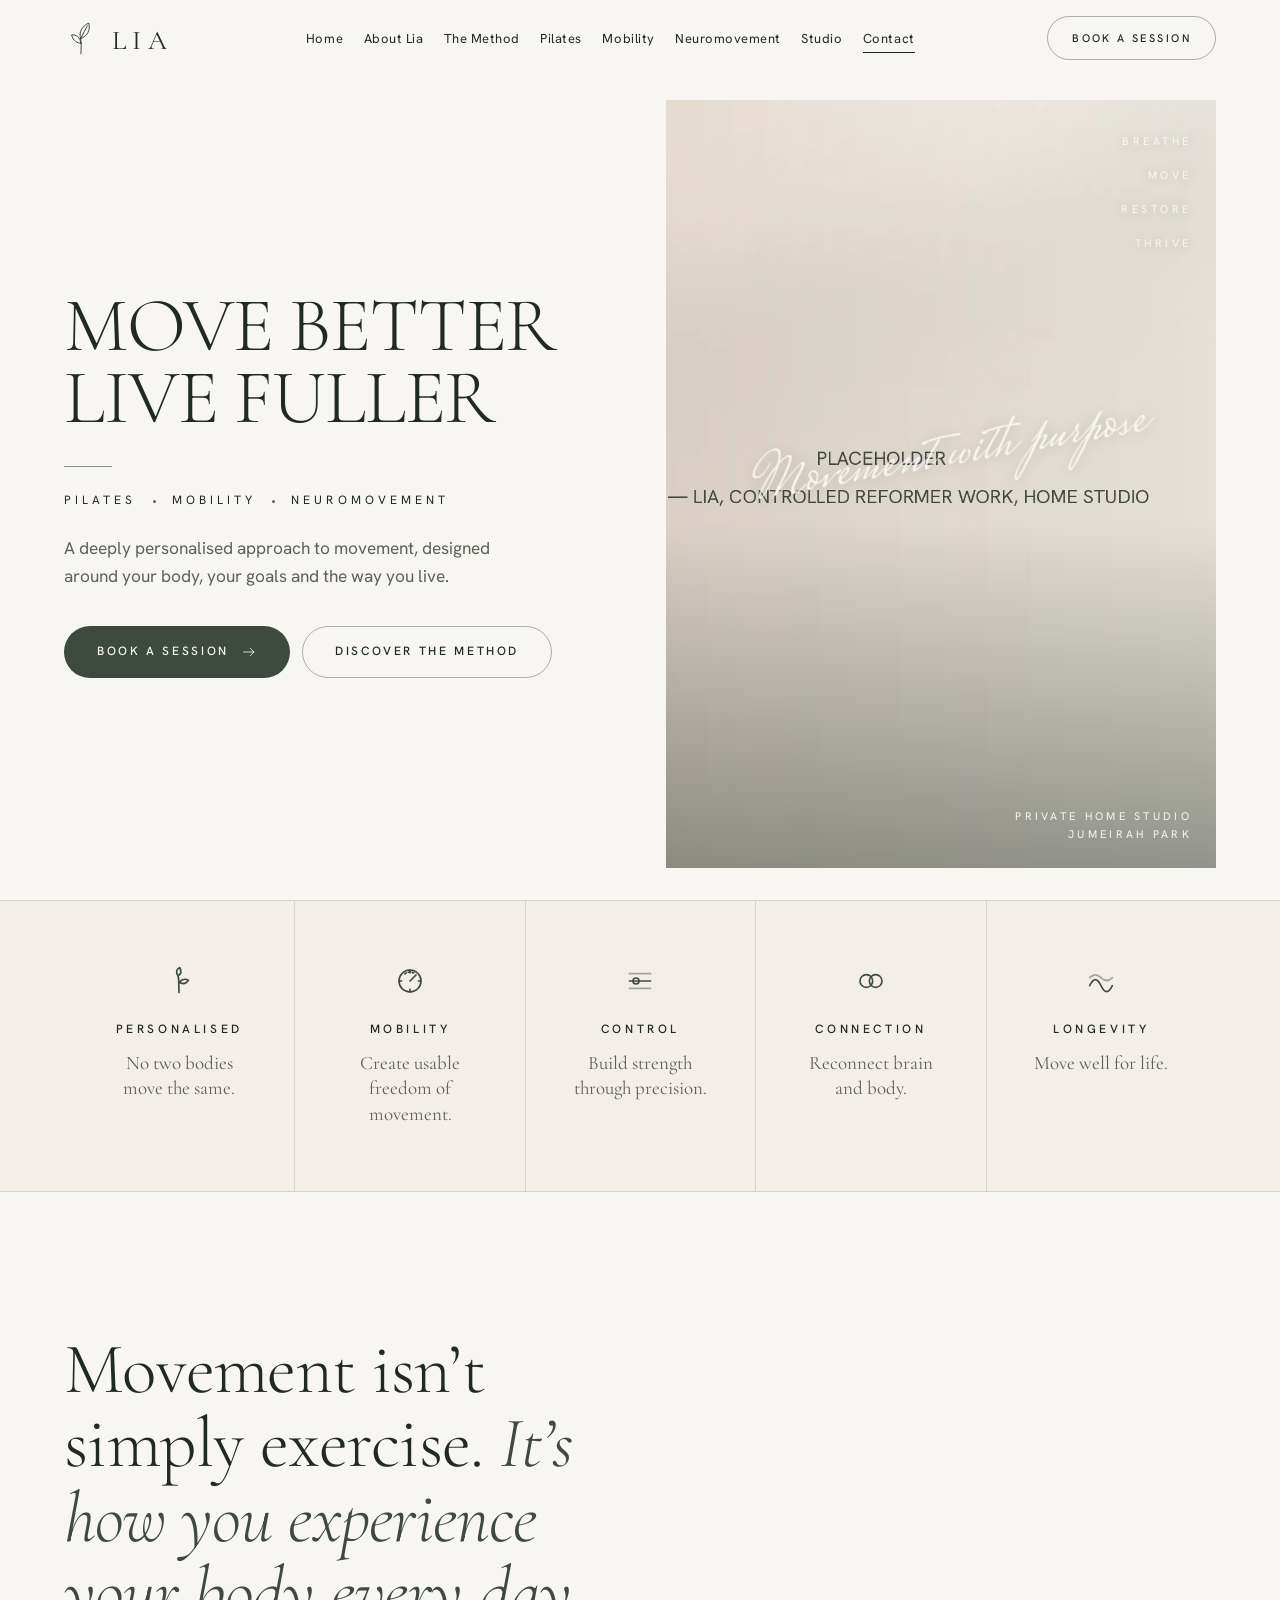
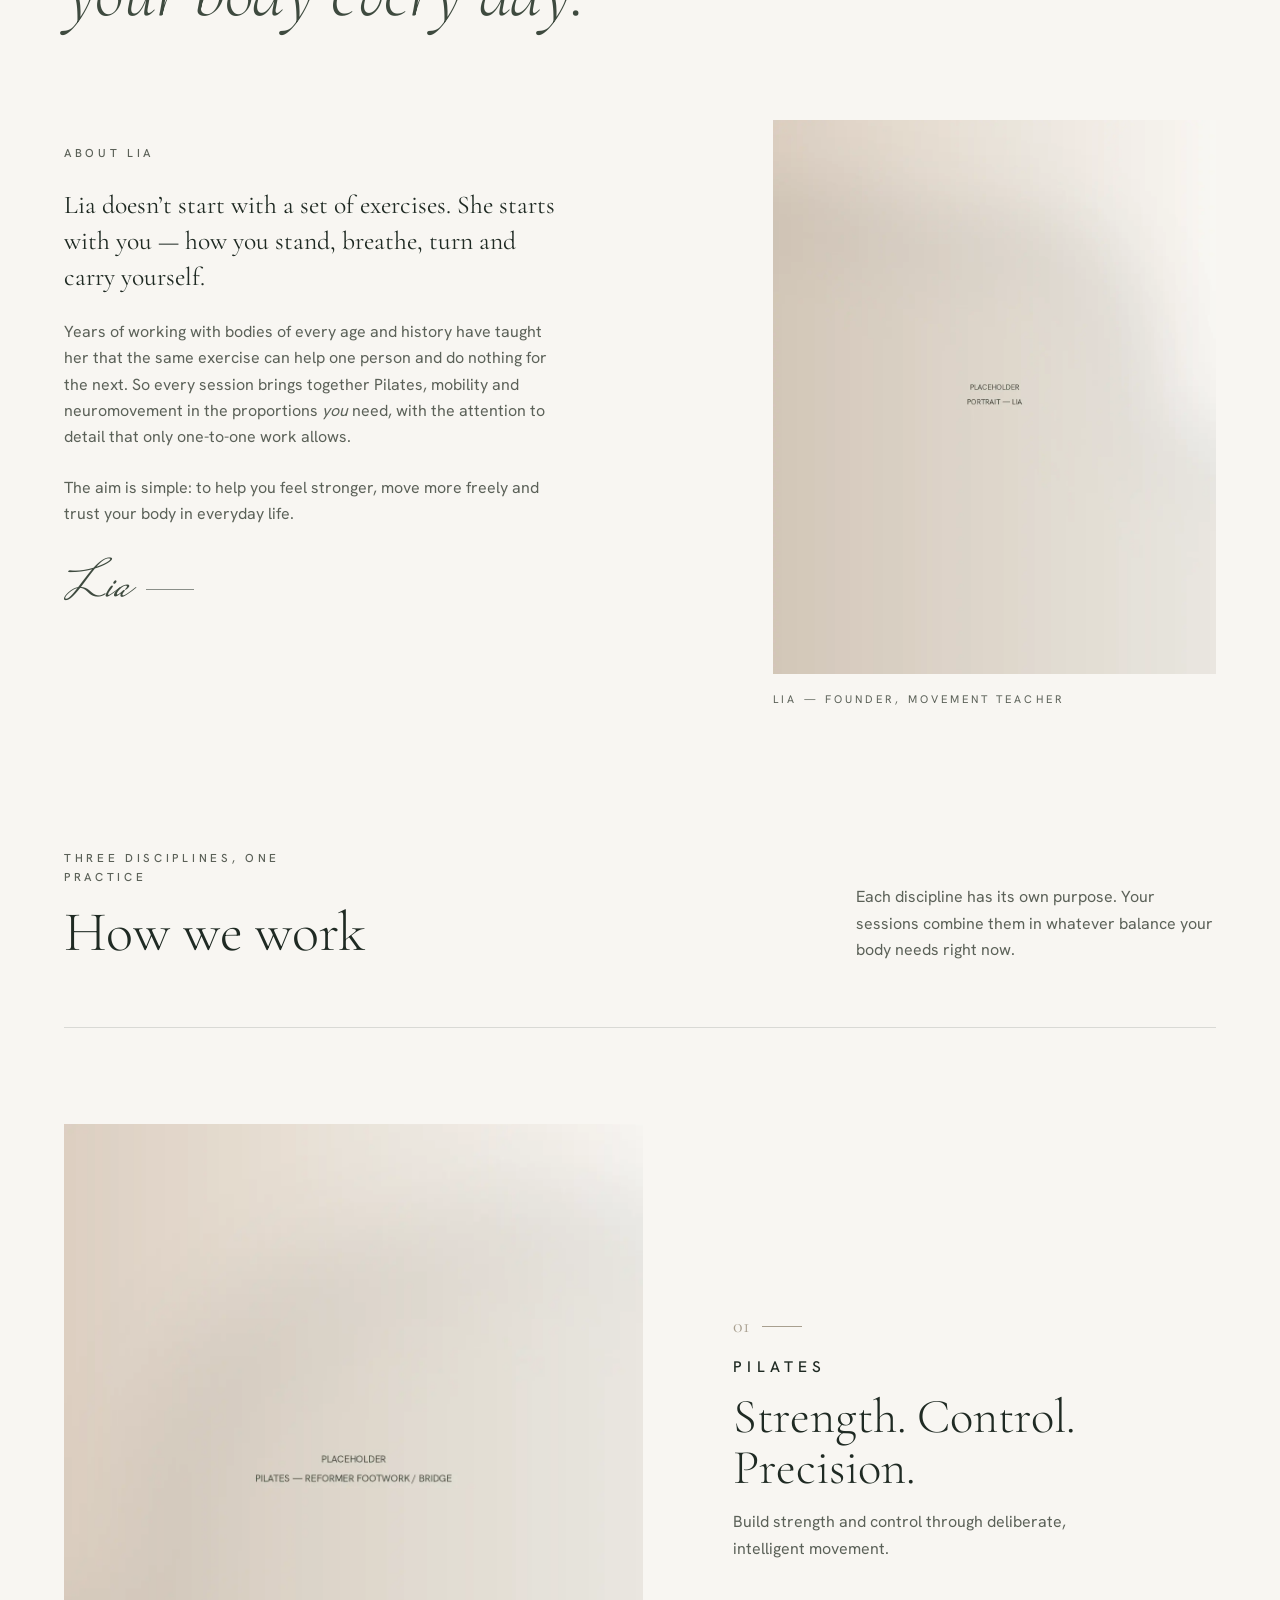
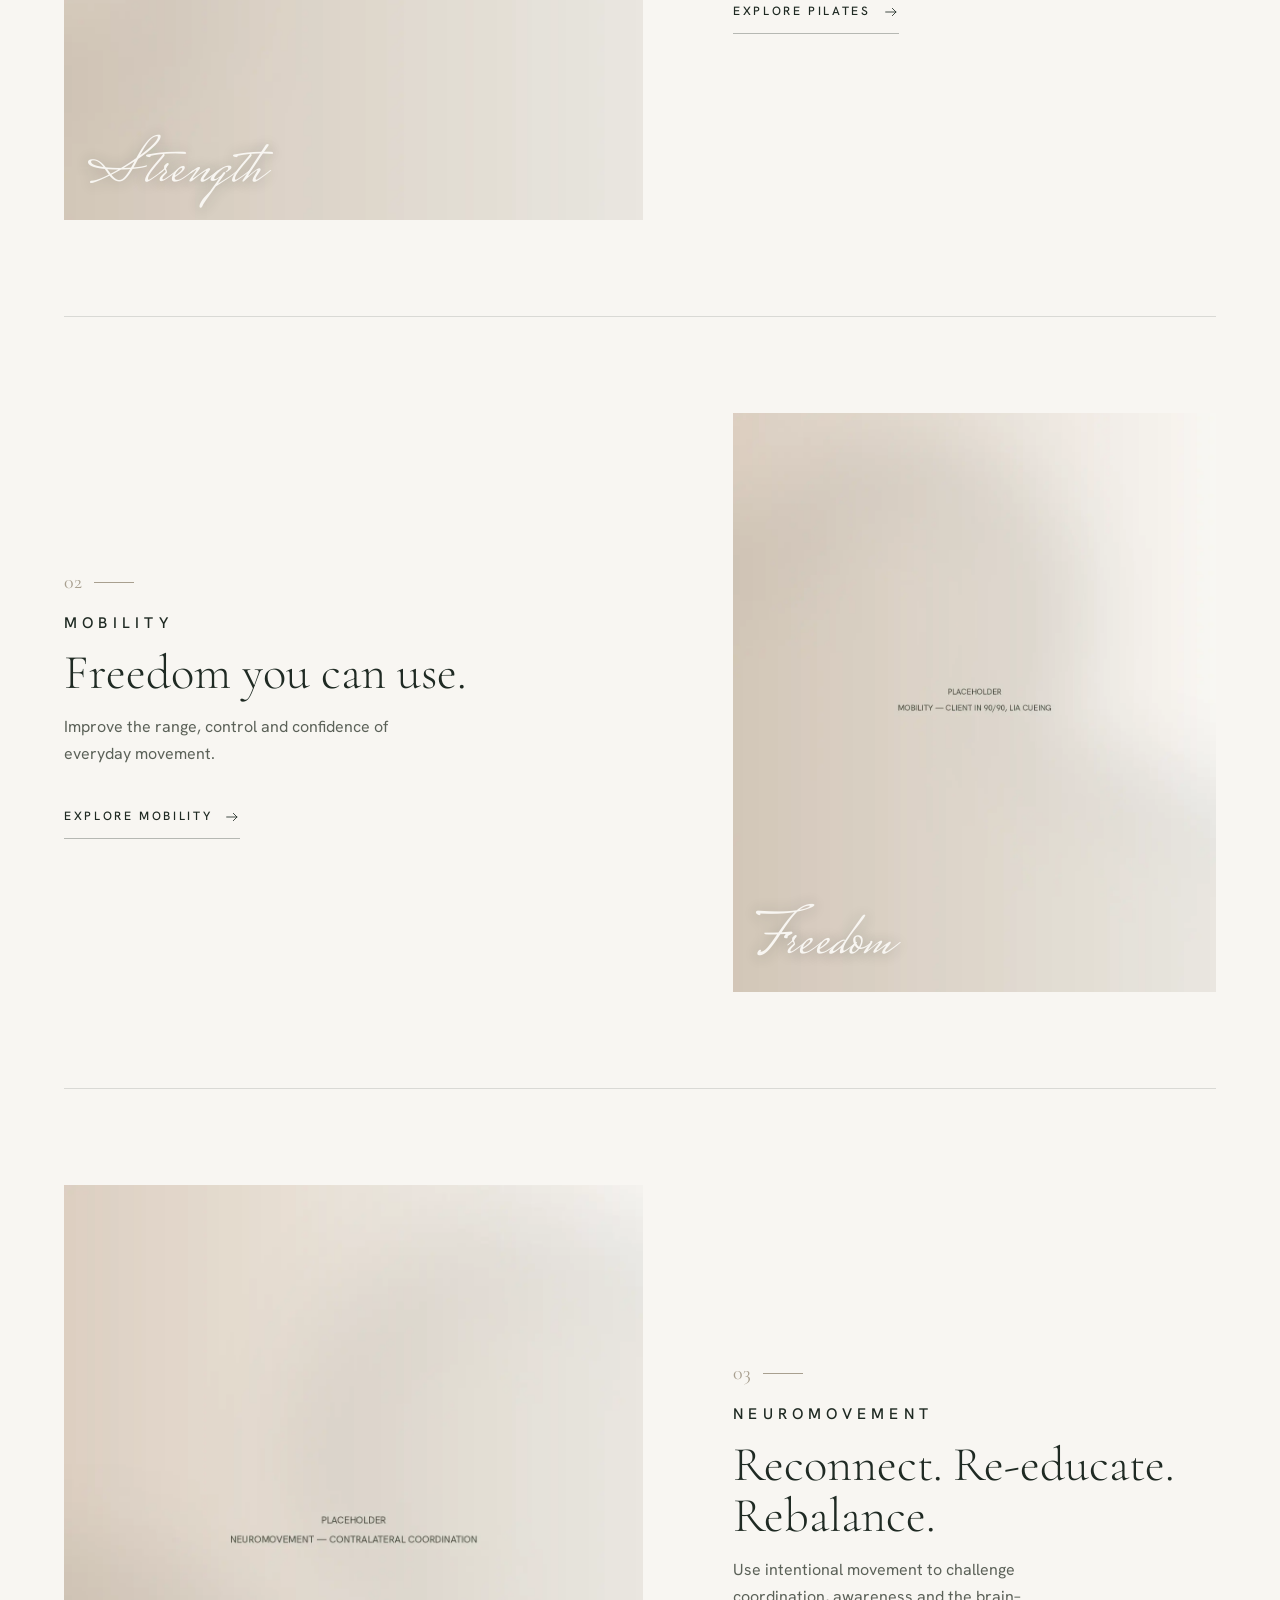
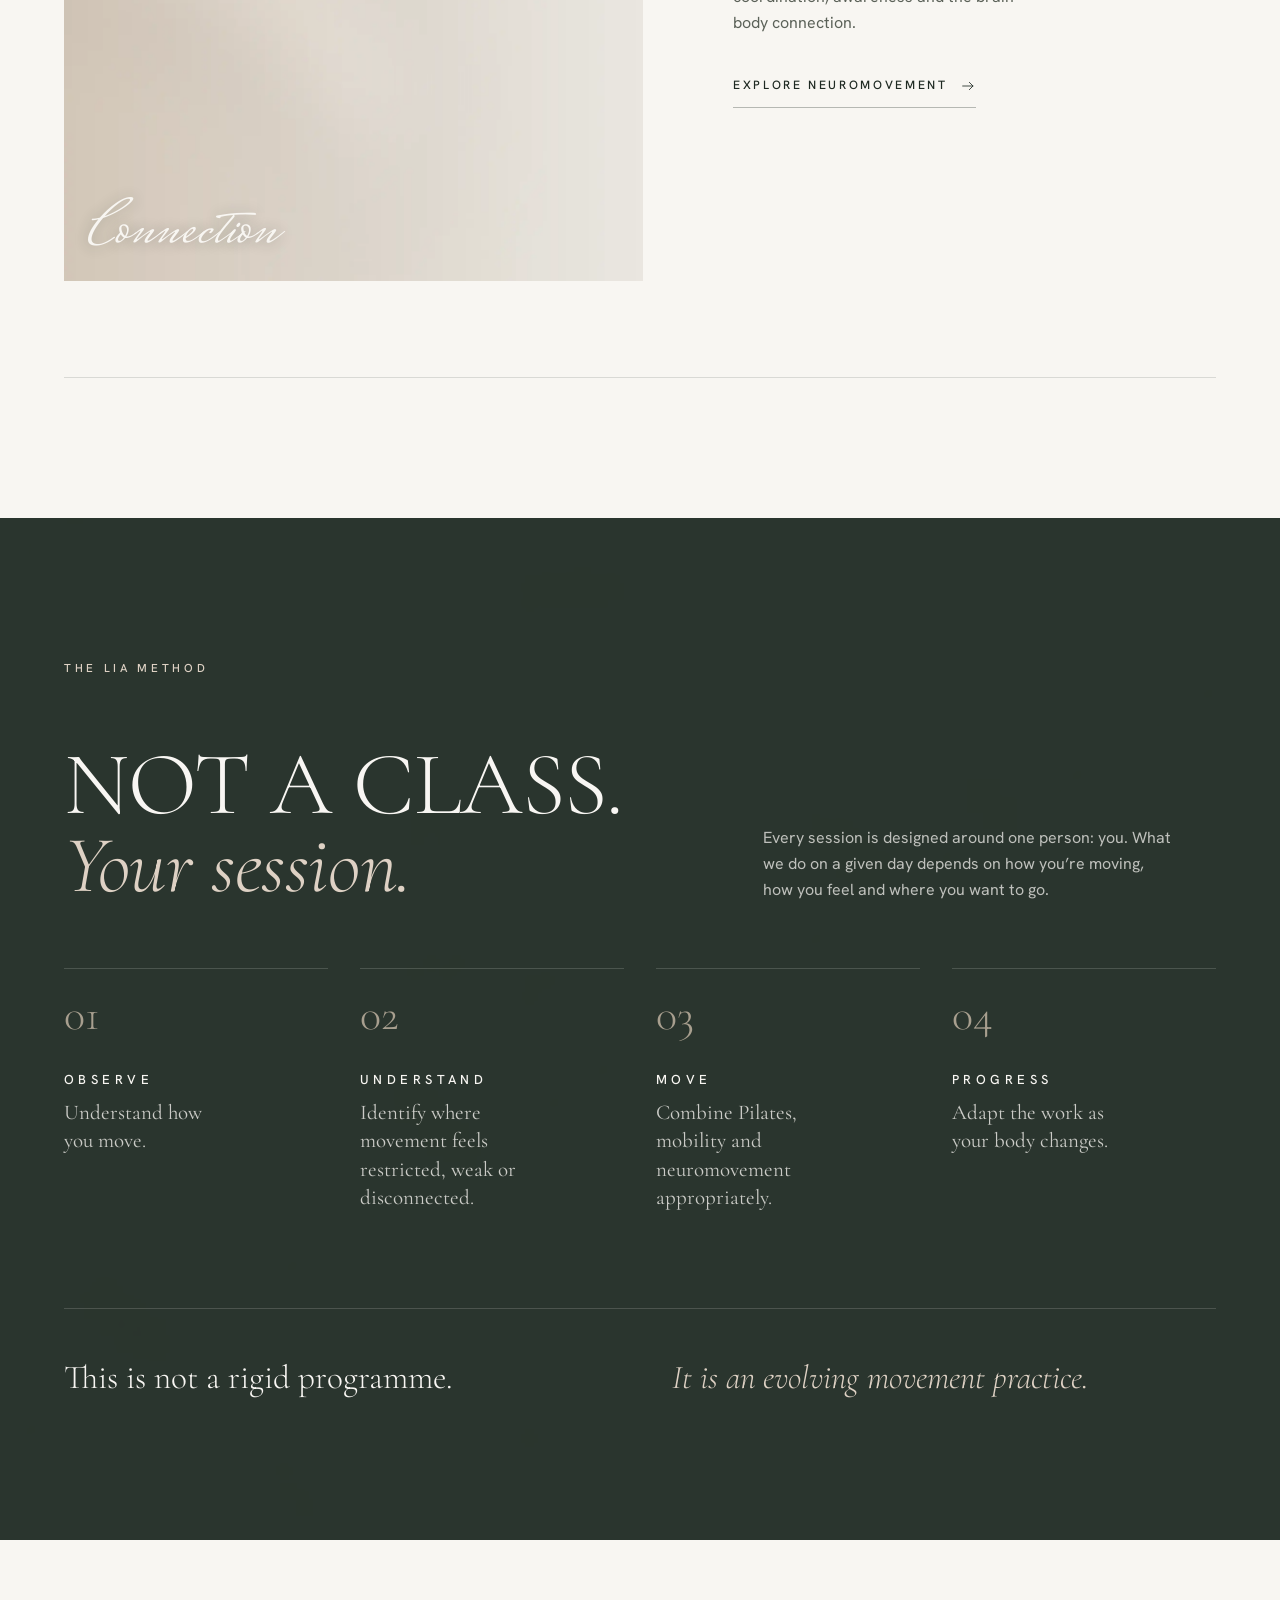
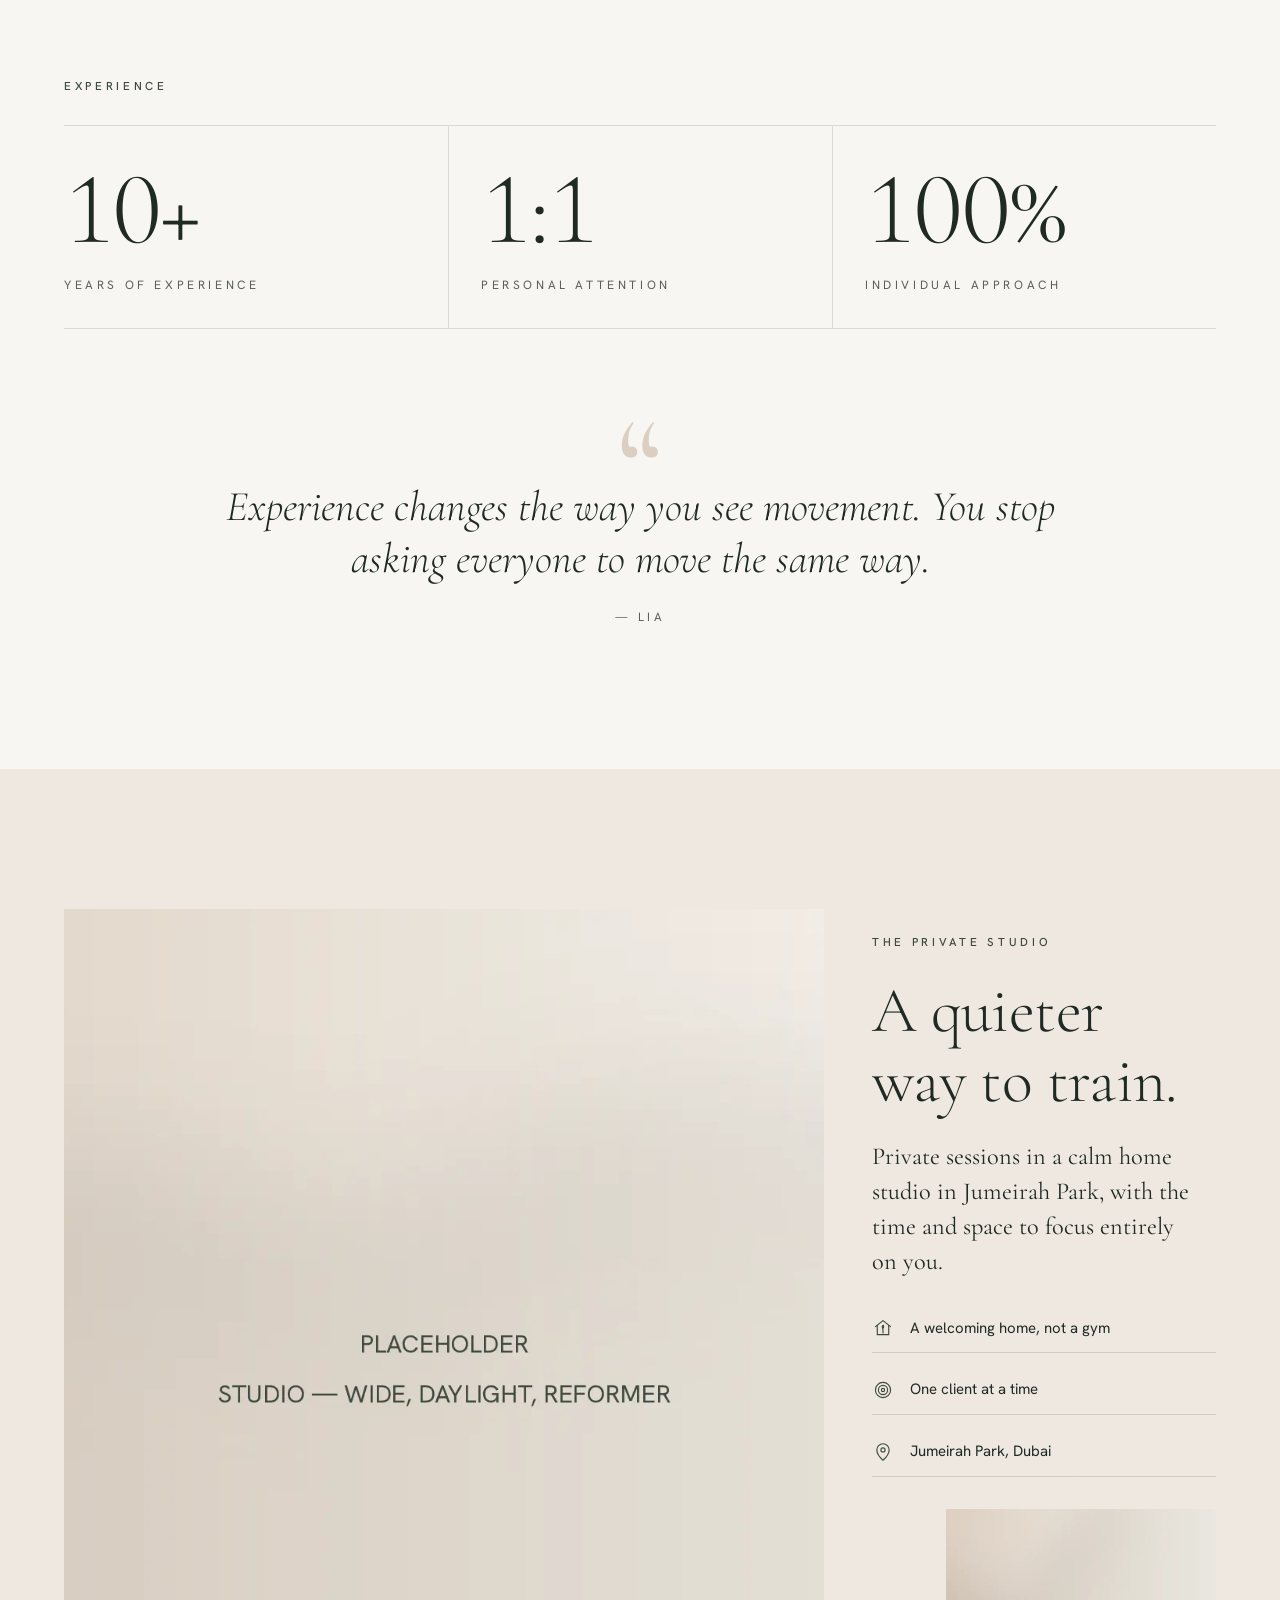
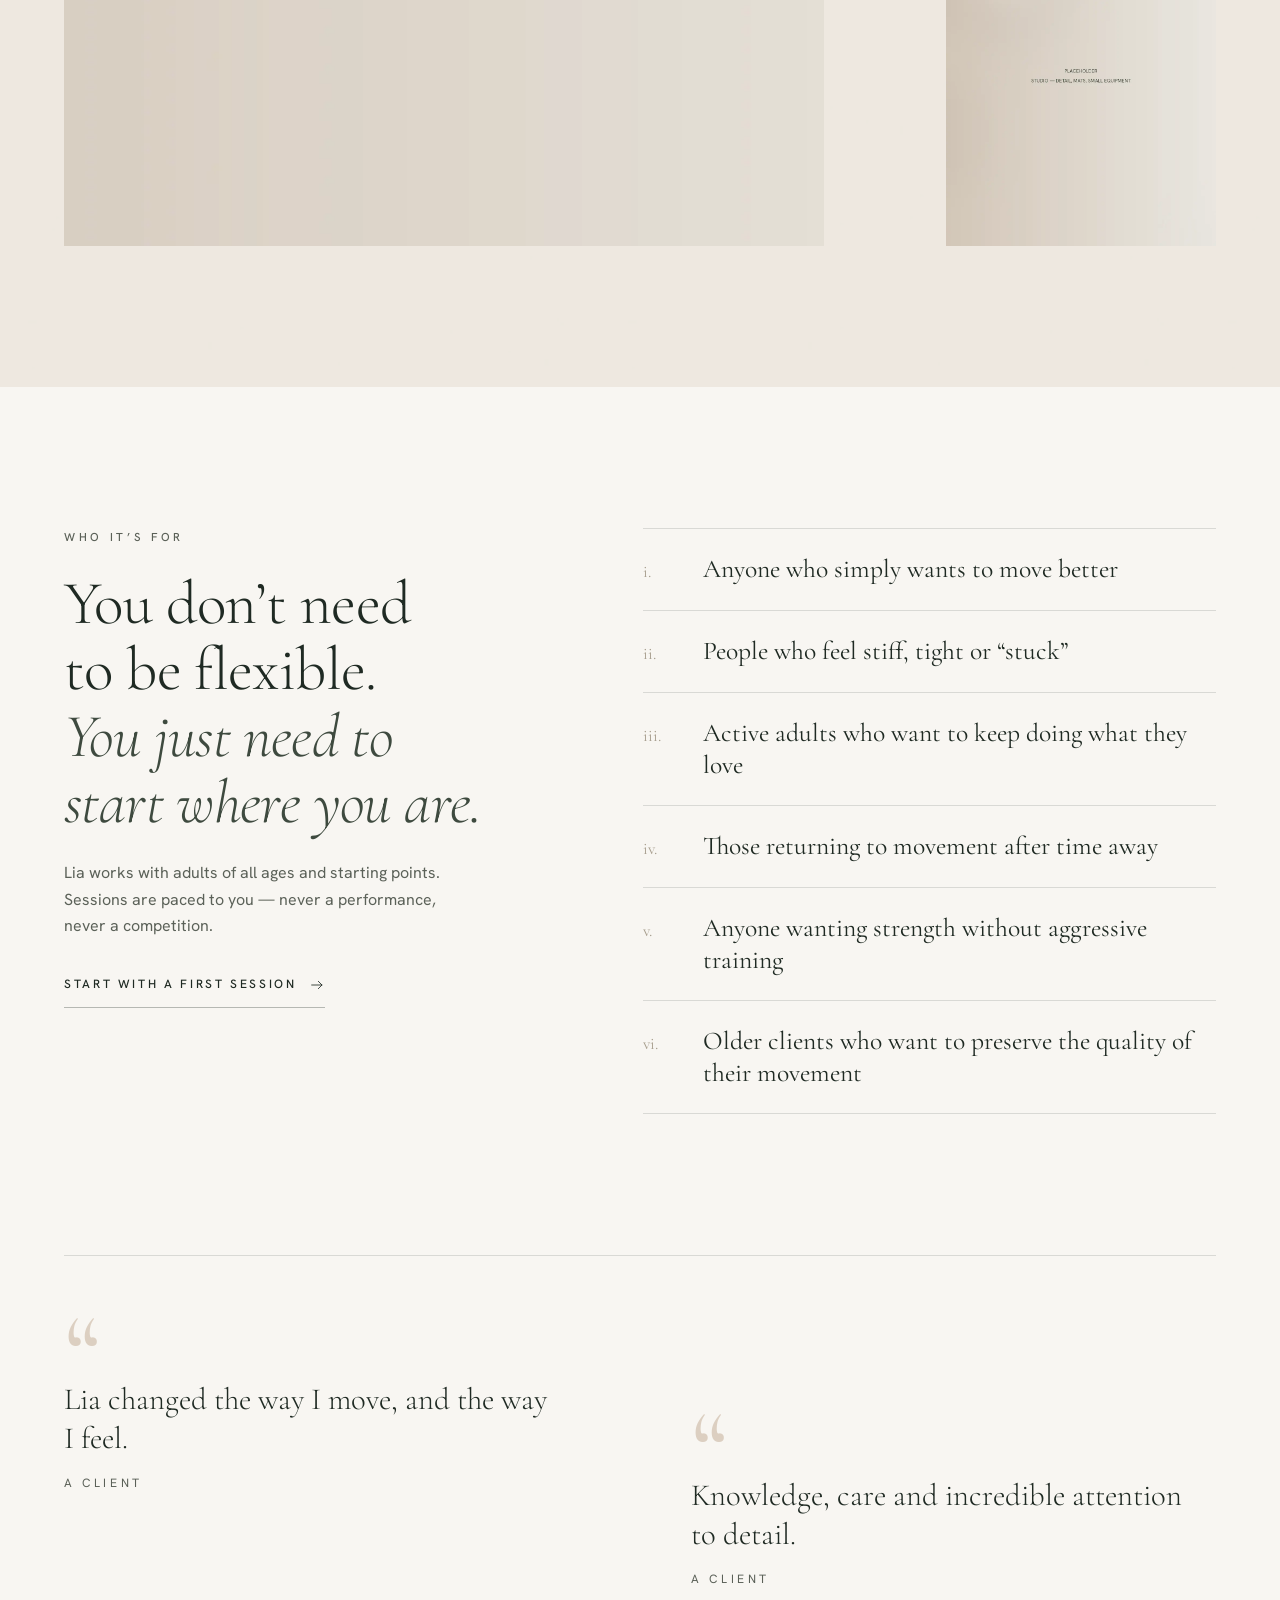
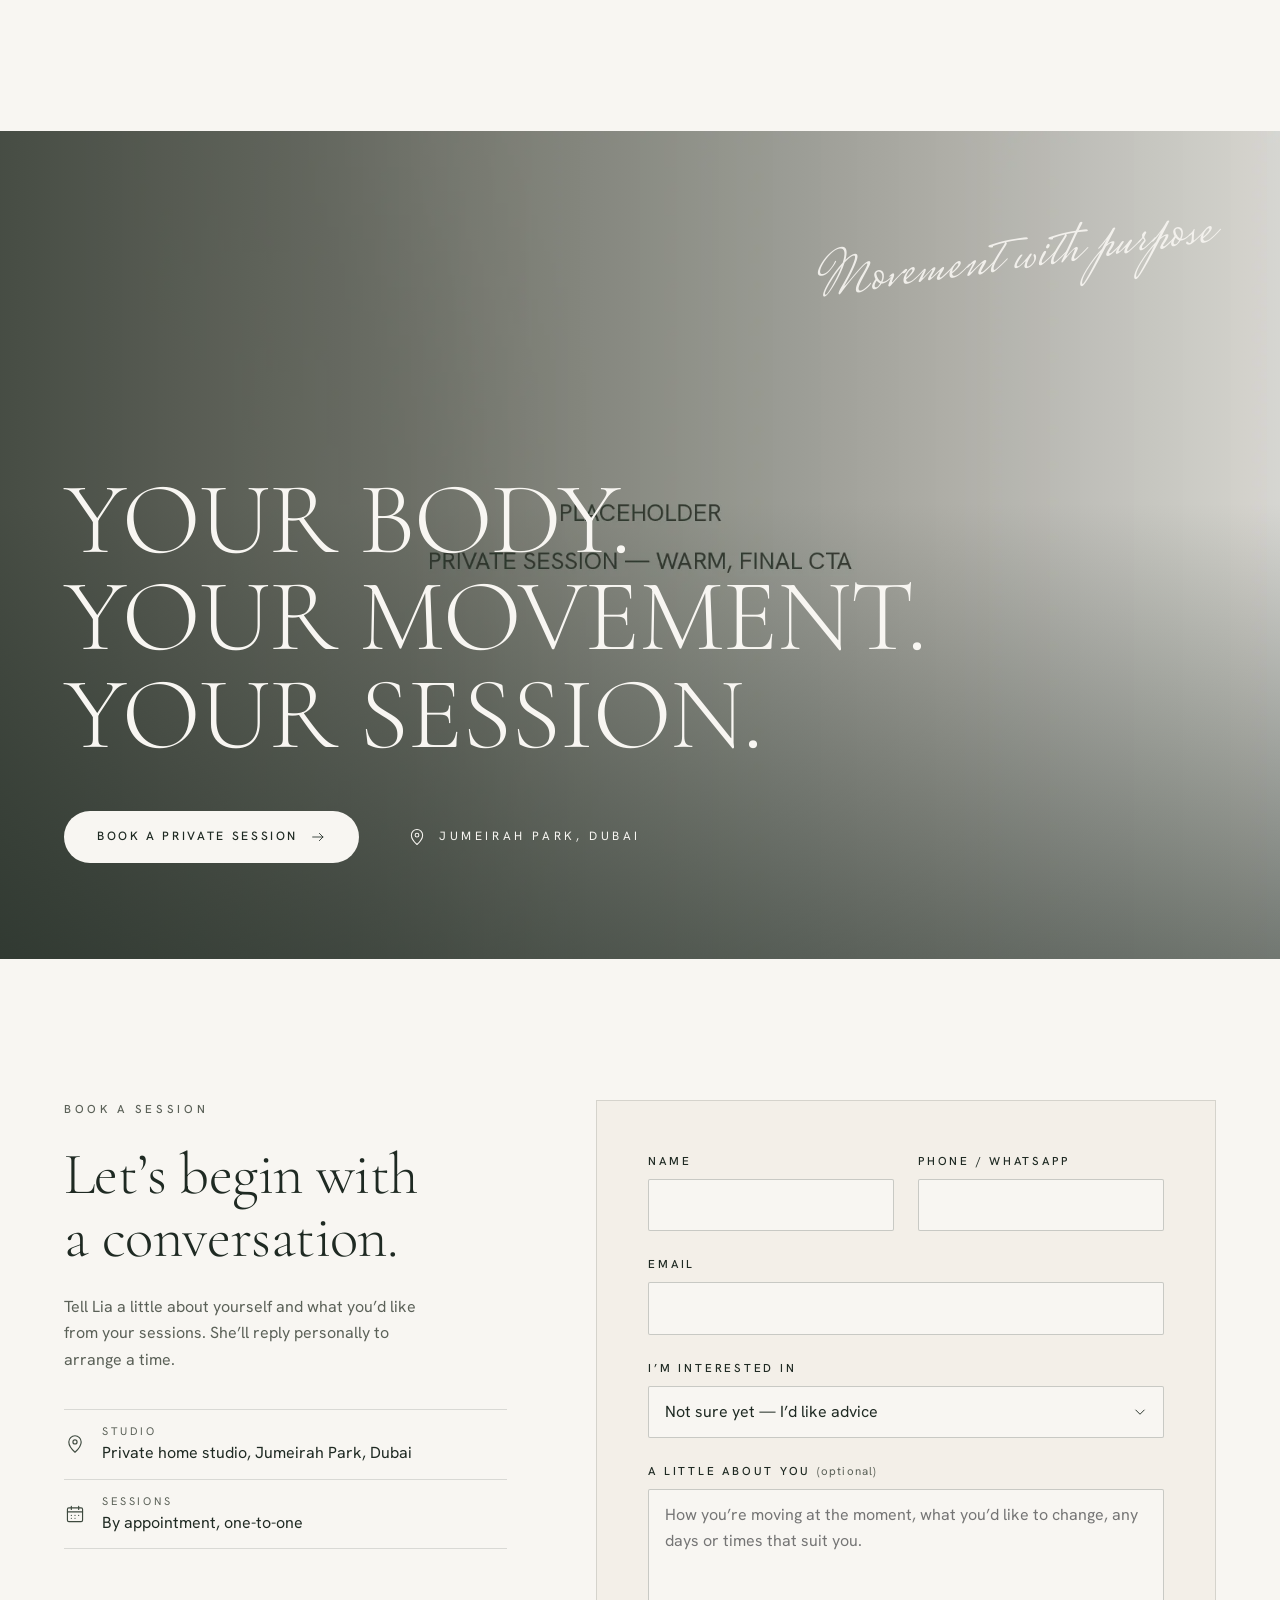
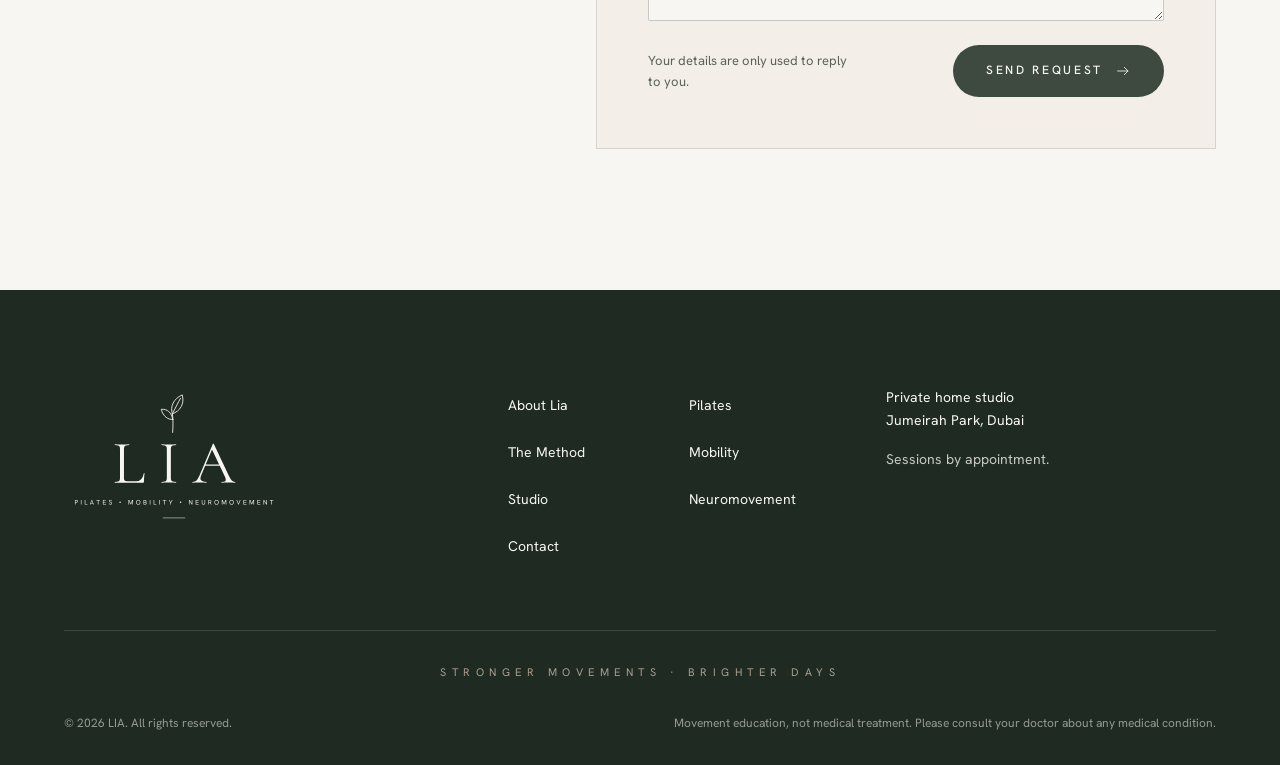
==== index.html @ 37727b29 "LIA website: homepage, brand package, favicons, icons, Netlify config Single-page static site for Li" ====
<!doctype html>
<html lang="en-GB">
<head>
<meta charset="utf-8">
<meta name="viewport" content="width=device-width, initial-scale=1, viewport-fit=cover">
<title>LIA — Pilates, Mobility &amp; Neuromovement · Private home studio, Jumeirah Park, Dubai</title>
<meta name="description" content="Private, deeply personalised Pilates, mobility and neuromovement sessions with Lia, in a calm home studio in Jumeirah Park, Dubai.">
<meta name="theme-color" content="#F8F6F2">
<link rel="icon" href="/favicon.ico" sizes="32x32">
<link rel="icon" href="/assets/favicon/favicon.svg" type="image/svg+xml">
<link rel="icon" href="/assets/favicon/favicon-32.png" sizes="32x32" type="image/png">
<link rel="icon" href="/assets/favicon/favicon-16.png" sizes="16x16" type="image/png">
<link rel="apple-touch-icon" href="/assets/favicon/apple-touch-icon.png">
<link rel="manifest" href="/site.webmanifest">
<meta property="og:title" content="LIA — Pilates · Mobility · Neuromovement">
<meta property="og:description" content="Private, personalised movement sessions in a home studio in Jumeirah Park, Dubai.">
<meta property="og:image" content="/assets/images/hero.webp">
<meta property="og:type" content="website">
<link rel="preload" href="/assets/fonts/cormorant-garamond.woff2" as="font" type="font/woff2" crossorigin>
<link rel="preload" href="/assets/fonts/hanken-grotesk.woff2" as="font" type="font/woff2" crossorigin>
<link rel="preload" as="image" href="/assets/images/hero.webp" fetchpriority="high">
<style>
[hidden]{display:none!important}
@font-face{font-family:"Cormorant Garamond";src:url(/assets/fonts/cormorant-garamond.woff2) format("woff2");font-weight:300 700;font-style:normal;font-display:swap}
@font-face{font-family:"Cormorant Garamond";src:url(/assets/fonts/cormorant-garamond-italic.woff2) format("woff2");font-weight:300 700;font-style:italic;font-display:swap}
@font-face{font-family:"Hanken Grotesk";src:url(/assets/fonts/hanken-grotesk.woff2) format("woff2");font-weight:100 900;font-style:normal;font-display:swap}
@font-face{font-family:"Mrs Saint Delafield";src:url(/assets/fonts/mrs-saint-delafield.woff2) format("woff2");font-weight:400;font-style:normal;font-display:swap}
:root{
  --charcoal:#1F2A23; --olive:#3E4A3F; --taupe:#A89F8F; --cream:#DCCFC1; --offwhite:#F8F6F2;
  --paper:#F3EFE8; --line:rgba(31,42,35,.14); --muted:#5B6158;
  --serif:"Cormorant Garamond","Cormorant",Georgia,"Times New Roman",serif;
  --sans:"Hanken Grotesk","Helvetica Neue",Helvetica,Arial,sans-serif;
  --script:"Mrs Saint Delafield","Snell Roundhand",cursive;
  --s1:4px;--s2:8px;--s3:12px;--s4:16px;--s5:24px;--s6:32px;--s7:48px;--s8:64px;--s9:96px;--s10:128px;
  --gutter:clamp(20px,5vw,64px);
  --max:1360px;
  --section:clamp(80px,11vw,152px);
  --ease:cubic-bezier(.23,1,.32,1);
  --header-h:76px;
}
*,*::before,*::after{box-sizing:border-box}
html{-webkit-text-size-adjust:100%;scroll-behavior:smooth;scroll-padding-top:var(--header-h)}
body{margin:0;background:var(--offwhite);color:var(--charcoal);font-family:var(--sans);font-weight:400;font-size:clamp(16px,1.05vw,17px);line-height:1.65;-webkit-font-smoothing:antialiased;text-rendering:optimizeLegibility;overflow-x:hidden}
img{display:block;max-width:100%;height:auto}
a{color:inherit;text-decoration:none}
button,input,select,textarea{font:inherit;color:inherit}
h1,h2,h3,h4{font-family:var(--serif);font-weight:400;margin:0;line-height:1.08;letter-spacing:-.01em;text-wrap:balance}
p{margin:0;text-wrap:pretty}
ul,ol{margin:0;padding:0;list-style:none}
:focus-visible{outline:2px solid var(--olive);outline-offset:3px;border-radius:2px}
.skip{position:absolute;left:var(--s4);top:-60px;z-index:100;background:var(--charcoal);color:var(--offwhite);padding:var(--s3) var(--s4);transition:top .2s var(--ease)}
.skip:focus{top:var(--s4)}
.wrap{width:100%;max-width:var(--max);margin-inline:auto;padding-inline:var(--gutter)}
.eyebrow{font-family:var(--sans);font-size:11.5px;font-weight:500;letter-spacing:.32em;text-transform:uppercase;color:var(--olive)}
.disciplines-line{font-size:12px;letter-spacing:.34em;text-transform:uppercase;font-weight:400;color:var(--charcoal);display:flex;flex-wrap:wrap;align-items:center;gap:var(--s2) var(--s4)}
@media (max-width:599px){.disciplines-line{letter-spacing:.2em;font-size:11px;gap:var(--s2) var(--s3)}}
.disciplines-line i{width:3px;height:3px;border-radius:50%;background:currentColor;display:inline-block;opacity:.7}
.script{font-family:var(--script);font-weight:400;line-height:1;letter-spacing:0}
.rule{width:48px;height:1px;background:currentColor;opacity:.5;border:0;margin:0}
.lead{font-size:clamp(17px,1.35vw,19px);line-height:1.6;color:var(--muted);max-width:44ch}

/* buttons */
.btn{display:inline-flex;align-items:center;justify-content:center;gap:var(--s3);min-height:52px;padding:0 var(--s6);border-radius:999px;font-size:12px;font-weight:500;letter-spacing:.22em;text-transform:uppercase;border:1px solid transparent;cursor:pointer;transition:background-color .25s var(--ease),color .25s var(--ease),border-color .25s var(--ease),transform .16s var(--ease);white-space:nowrap}
.btn:active{transform:scale(.97)}
.btn svg{width:16px;height:16px;transition:transform .25s var(--ease)}
.btn--dark{background:var(--olive);color:var(--offwhite)}
.btn--ghost{border-color:rgba(31,42,35,.35);color:var(--charcoal)}
.btn--light{background:var(--offwhite);color:var(--charcoal)}
.btn--outline-light{border-color:rgba(248,246,242,.55);color:var(--offwhite)}
@media (hover:hover) and (pointer:fine){
  .btn--dark:hover{background:var(--charcoal)}
  .btn--ghost:hover{border-color:var(--charcoal);background:rgba(31,42,35,.04)}
  .btn--light:hover{background:var(--cream)}
  .btn:hover svg{transform:translateX(3px)}
}
.link-arrow{display:inline-flex;align-items:center;gap:var(--s3);font-size:12px;font-weight:500;letter-spacing:.22em;text-transform:uppercase;padding-block:var(--s3);border-bottom:1px solid rgba(31,42,35,.3);transition:border-color .25s var(--ease)}
.link-arrow svg{width:16px;height:16px;transition:transform .25s var(--ease)}
@media (hover:hover) and (pointer:fine){.link-arrow:hover{border-color:var(--charcoal)}.link-arrow:hover svg{transform:translateX(3px)}}

/* header */
.header{position:fixed;inset:0 0 auto;z-index:50;height:var(--header-h);transition:background-color .35s var(--ease),box-shadow .35s var(--ease),transform .35s var(--ease)}
.header.is-solid{background:rgba(248,246,242,.94);-webkit-backdrop-filter:saturate(1.2) blur(10px);backdrop-filter:saturate(1.2) blur(10px);box-shadow:0 1px 0 var(--line)}
.header__in{height:100%;display:flex;align-items:center;justify-content:space-between;gap:var(--s5)}
.brand{display:flex;align-items:center;gap:var(--s3);min-height:44px}
.brand img{height:36px;width:auto}
.brand__word{font-family:var(--serif);font-size:27px;letter-spacing:.24em;line-height:1;padding-top:4px}
.nav{display:none}
.nav ul{display:flex;gap:clamp(14px,1.6vw,28px)}
.nav a{font-size:13px;letter-spacing:.04em;padding-block:var(--s3);position:relative;color:var(--charcoal)}
.nav a::after{content:"";position:absolute;left:0;right:0;bottom:6px;height:1px;background:currentColor;transform:scaleX(0);transform-origin:left;transition:transform .3s var(--ease)}
.nav a[aria-current="true"]::after{transform:scaleX(1)}
@media (hover:hover) and (pointer:fine){.nav a:hover::after{transform:scaleX(1)}}
.header__cta{display:none}
.burger{width:48px;height:48px;display:grid;place-items:center;background:none;border:0;cursor:pointer;margin-right:-12px}
.burger span{display:block;width:24px;height:1px;background:var(--charcoal);position:relative;transition:background-color .2s}
.burger span::before,.burger span::after{content:"";position:absolute;left:0;width:24px;height:1px;background:var(--charcoal);transition:transform .3s var(--ease)}
.burger span::before{top:-7px}.burger span::after{top:7px}
.menu-open .burger span{background:transparent}
.menu-open .burger span::before{transform:translateY(7px) rotate(45deg)}
.menu-open .burger span::after{transform:translateY(-7px) rotate(-45deg)}
@media (min-width:1200px){
  .nav,.header__cta{display:flex}
  .burger{display:none}
  .header__cta{min-height:44px;padding:0 var(--s5);font-size:11px}
}

/* mobile menu */
.menu{position:fixed;inset:0;z-index:45;background:var(--offwhite);padding:calc(var(--header-h) + var(--s6)) var(--gutter) var(--s7);display:flex;flex-direction:column;justify-content:space-between;opacity:0;visibility:hidden;transition:opacity .3s var(--ease),visibility 0s linear .3s;overflow-y:auto}
.menu-open .menu{opacity:1;visibility:visible;transition:opacity .3s var(--ease)}
.menu ul{display:flex;flex-direction:column}
.menu li{border-bottom:1px solid var(--line)}
.menu ul a{display:flex;align-items:baseline;justify-content:space-between;font-family:var(--serif);font-size:clamp(28px,7vw,40px);line-height:1.1;padding-block:var(--s3);min-height:56px}
.menu ul a small{font-family:var(--sans);font-size:11px;letter-spacing:.2em;color:var(--taupe)}
.menu li{opacity:0;transform:translateY(8px);transition:opacity .4s var(--ease),transform .4s var(--ease)}
.menu-open .menu li{opacity:1;transform:none}
.menu-open .menu li:nth-child(2){transition-delay:.03s}.menu-open .menu li:nth-child(3){transition-delay:.06s}.menu-open .menu li:nth-child(4){transition-delay:.09s}.menu-open .menu li:nth-child(5){transition-delay:.12s}.menu-open .menu li:nth-child(6){transition-delay:.15s}.menu-open .menu li:nth-child(7){transition-delay:.18s}.menu-open .menu li:nth-child(8){transition-delay:.21s}
.menu__foot{display:flex;flex-direction:column;gap:var(--s5);margin-top:var(--s7)}
.menu__foot .btn{width:100%}
.menu__foot p{font-size:12px;letter-spacing:.24em;text-transform:uppercase;color:var(--muted)}
.menu-open{overflow:hidden}
.menu-open .header{background:var(--offwhite);box-shadow:none}

/* hero */
.hero{position:relative;padding-top:var(--header-h);background:var(--offwhite)}
.hero__grid{display:grid;gap:var(--s7);padding-top:clamp(32px,6vw,72px);padding-bottom:var(--s8)}
.hero__copy{display:flex;flex-direction:column;align-items:flex-start;gap:var(--s5)}
.hero h1{font-size:clamp(52px,13.5vw,118px);font-weight:300;line-height:.94;letter-spacing:-.015em;text-transform:uppercase}
.hero h1 span{display:block}
@media (min-width:900px){.hero h1 span{white-space:nowrap}}
.hero .rule{margin-top:var(--s2)}
.hero__ctas{display:flex;flex-wrap:wrap;gap:var(--s3);margin-top:var(--s3);width:100%}
.hero__media{position:relative;margin-inline:calc(var(--gutter) * -1)}
.hero__media figure{margin:0;position:relative;aspect-ratio:4/5;overflow:hidden;background:var(--cream)}
.hero__media img{width:100%;height:100%;object-fit:cover;object-position:60% 50%}
.hero__media::after{content:"";position:absolute;inset:0;background:linear-gradient(180deg,transparent 55%,rgba(31,42,35,.42));pointer-events:none}
.hero__words{position:absolute;right:var(--s5);top:var(--s6);z-index:2;display:flex;flex-direction:column;gap:var(--s4);text-align:right;font-size:11px;letter-spacing:.32em;text-transform:uppercase;color:var(--offwhite);text-shadow:0 1px 12px rgba(31,42,35,.25)}
.hero__script{position:absolute;z-index:2;right:12%;top:42%;font-size:clamp(40px,6vw,64px);color:var(--offwhite);transform:rotate(-10deg);text-shadow:0 1px 16px rgba(31,42,35,.2)}
.hero__place{position:absolute;z-index:2;right:var(--s5);bottom:var(--s5);text-align:right;font-size:11px;line-height:1.7;letter-spacing:.3em;text-transform:uppercase;color:var(--offwhite)}
@media (max-width:599px){.hero__ctas .btn{flex:1 1 100%}}
@media (min-width:600px) and (max-width:899px){.hero__media figure{aspect-ratio:3/2}}
@media (min-width:900px){
  .hero{min-height:100dvh;display:flex;flex-direction:column}
  .hero__grid{flex:1;grid-template-columns:minmax(0,6fr) minmax(0,6fr);align-items:stretch;gap:clamp(32px,4vw,72px);padding-block:var(--s5) var(--s6)}
  .hero__copy{justify-content:center;padding-block:var(--s7)}
  .hero h1{font-size:clamp(52px,6vw,86px)}
  .hero__media{margin:0}
  .hero__media figure{aspect-ratio:auto;height:100%;min-height:560px;max-height:calc(100dvh - var(--header-h) - 48px)}
}
@media (min-width:900px) and (max-height:620px){.hero__media figure{min-height:420px}}
/* iPhone landscape: short and wide — side by side, compact type */
@media (orientation:landscape) and (max-height:500px){
  .hero__grid{grid-template-columns:1fr 1fr;align-items:center;gap:var(--s6);padding-bottom:var(--s6)}
  .hero__copy{gap:var(--s4)}
  .hero h1{font-size:clamp(34px,5vw,52px)}
  .hero h1 span{white-space:nowrap}
  .disciplines-line{letter-spacing:.18em;font-size:10.5px;gap:var(--s2) var(--s3)}
  .hero__ctas .btn{min-height:46px;padding:0 var(--s5)}
  .hero__media{margin:0}
  .hero__media figure{aspect-ratio:4/3}
  .hero .lead{font-size:15px}
  .hero__script,.hero__words{display:none}
}

/* philosophy */
.pillars{border-block:1px solid var(--line);background:var(--paper)}
.pillars ul{display:grid;grid-template-columns:1fr}
.pillars li{display:grid;grid-template-columns:40px 1fr;gap:var(--s2) var(--s5);padding:var(--s6) 0;border-bottom:1px solid var(--line)}
.pillars li:last-child{border-bottom:0}
.pillars svg{width:32px;height:32px;color:var(--olive);grid-row:span 2}
.pillars h3{font-family:var(--sans);font-size:12px;font-weight:500;letter-spacing:.3em;text-transform:uppercase;line-height:1.4;align-self:end}
.pillars p{font-family:var(--serif);font-size:20px;line-height:1.35;color:var(--muted)}
@media (min-width:600px){
  .pillars ul{grid-template-columns:1fr 1fr}
  .pillars li{border-bottom:1px solid var(--line)}
  .pillars li:nth-child(odd){padding-right:var(--s6)}
}
@media (min-width:1100px){
  .pillars ul{grid-template-columns:repeat(5,1fr)}
  .pillars li{grid-template-columns:1fr;align-content:start;text-align:center;justify-items:center;border-bottom:0;padding:var(--s8) var(--s5);gap:var(--s3)}
  .pillars li+li{border-left:1px solid var(--line)}
  .pillars li:nth-child(odd){padding-right:var(--s5)}
  .pillars svg{grid-row:auto;margin-bottom:var(--s3)}
  .pillars p{font-size:19px;max-width:16ch}
}

/* statement / about */
.statement{padding-block:var(--section)}
.statement__grid{display:grid;gap:var(--s8)}
.statement h2{font-size:clamp(38px,5.6vw,84px);font-weight:300;line-height:1.04}
.statement h2 em{font-style:italic;color:var(--olive)}
.statement__body{display:grid;gap:var(--s5);max-width:56ch}
.statement__body p{color:var(--muted)}
.statement__body p:nth-child(2){font-family:var(--serif);font-size:clamp(22px,2vw,26px);line-height:1.4;color:var(--charcoal)}
.statement__sign{display:flex;align-items:center;gap:var(--s4);margin-top:var(--s3)}
.statement__sign .script{font-size:52px;color:var(--olive)}
.portrait{margin:0;position:relative}
.portrait img{width:100%;aspect-ratio:4/5;object-fit:cover;background:var(--cream)}
.portrait figcaption{margin-top:var(--s4);font-size:11px;letter-spacing:.28em;text-transform:uppercase;color:var(--muted)}
@media (min-width:900px){
  .statement__grid{grid-template-columns:minmax(0,7fr) minmax(0,5fr);gap:clamp(48px,7vw,120px);align-items:end}
  .statement h2{grid-column:1/-1;max-width:18ch}
  .statement__body{align-self:start;padding-top:var(--s5)}
}

/* disciplines */
.disciplines{padding-block:0 var(--section)}
.disciplines__head{display:flex;flex-wrap:wrap;align-items:end;justify-content:space-between;gap:var(--s5);padding-bottom:var(--s8);border-bottom:1px solid var(--line)}
.disciplines__head h2{font-size:clamp(36px,4.4vw,64px);font-weight:300}
.disciplines__head p{max-width:40ch;color:var(--muted)}
.discipline{display:grid;gap:var(--s6);padding-block:var(--s8);border-bottom:1px solid var(--line)}
.discipline__media{margin:0;position:relative;overflow:hidden;background:var(--cream)}
.discipline__media img{width:100%;aspect-ratio:4/5;object-fit:cover;transition:transform 1.2s var(--ease)}
.discipline__media .script{position:absolute;left:var(--s5);bottom:var(--s4);font-size:clamp(44px,5vw,64px);color:var(--offwhite);text-shadow:0 1px 14px rgba(31,42,35,.3)}
.discipline__text{display:flex;flex-direction:column;align-items:flex-start;gap:var(--s4)}
.discipline__num{font-family:var(--serif);font-size:20px;color:var(--taupe);display:flex;align-items:center;gap:var(--s3)}
.discipline__num::after{content:"";width:40px;height:1px;background:currentColor}
.discipline h3{font-family:var(--sans);font-size:clamp(14px,1.2vw,16px);font-weight:500;letter-spacing:.34em;text-transform:uppercase}
.discipline__tag{font-family:var(--serif);font-size:clamp(34px,3.8vw,56px);font-weight:300;line-height:1.05}
.discipline__copy{color:var(--muted);max-width:42ch}
.discipline details{width:100%;max-width:46ch;margin-top:var(--s3)}
.discipline summary{list-style:none;cursor:pointer;display:inline-flex;align-items:center;gap:var(--s3);min-height:44px;font-size:12px;font-weight:500;letter-spacing:.22em;text-transform:uppercase;border-bottom:1px solid rgba(31,42,35,.3);transition:border-color .25s var(--ease)}
.discipline summary::-webkit-details-marker{display:none}
.discipline summary svg{width:16px;height:16px;transition:transform .3s var(--ease)}
.discipline details[open] summary svg{transform:rotate(90deg)}
@media (hover:hover) and (pointer:fine){.discipline summary:hover{border-color:var(--charcoal)}}
.discipline__more{padding-top:var(--s5);display:grid;gap:var(--s5)}
.discipline__more ul{display:grid;gap:var(--s2)}
.discipline__more li{display:flex;gap:var(--s3);color:var(--muted)}
.discipline__more li::before{content:"";flex:none;width:14px;height:1px;background:var(--taupe);margin-top:.85em}
.discipline__more .eyebrow{color:var(--taupe)}
@media (hover:hover) and (pointer:fine){.discipline:hover .discipline__media img{transform:scale(1.025)}}
@media (min-width:900px){
  .discipline{grid-template-columns:minmax(0,6fr) minmax(0,5fr);gap:clamp(48px,7vw,120px);align-items:center;padding-block:var(--s9)}
  .discipline:nth-of-type(even) .discipline__media{order:2}
  .discipline__media img{aspect-ratio:5/6}
}

/* method */
.method{background:var(--charcoal);color:var(--offwhite);padding-block:var(--section);position:relative;overflow:hidden}
.method::before{content:"";position:absolute;inset:0;background:url(/assets/textures/botanical-shadow.webp) center/cover;opacity:.05;mix-blend-mode:screen;pointer-events:none}
.method .eyebrow{color:var(--cream)}
.method__head{display:grid;gap:var(--s5);margin-bottom:var(--s8)}
.method h2{font-size:clamp(44px,7vw,108px);font-weight:300;text-transform:uppercase;line-height:.95}
.method h2 span{display:block}
.method h2 span+span{color:var(--cream);font-style:italic;text-transform:none;font-size:.9em;letter-spacing:-.005em}
.method__head p{color:rgba(248,246,242,.72);max-width:46ch}
.steps{display:grid;gap:0;counter-reset:step;position:relative}
.step{display:grid;grid-template-columns:56px 1fr;gap:var(--s2) var(--s5);padding-block:var(--s6);border-top:1px solid rgba(248,246,242,.16)}
.step__n{font-family:var(--serif);font-size:20px;color:var(--taupe);grid-row:span 2;padding-top:6px}
.step h3{font-family:var(--sans);font-size:13px;font-weight:500;letter-spacing:.34em;text-transform:uppercase}
.step p{font-family:var(--serif);font-size:22px;line-height:1.35;color:rgba(248,246,242,.78)}
.method__close{margin-top:var(--s8);display:grid;gap:var(--s3);border-top:1px solid rgba(248,246,242,.16);padding-top:var(--s7)}
.method__close p{font-family:var(--serif);font-size:clamp(26px,2.6vw,36px);line-height:1.25;font-weight:300}
.method__close p+p{font-style:italic;color:var(--cream)}
@media (min-width:900px){
  .method__head{grid-template-columns:minmax(0,7fr) minmax(0,5fr);align-items:end;gap:var(--s8)}
  .method__head .eyebrow{grid-column:1/-1}
  .steps{grid-template-columns:repeat(4,1fr);gap:var(--s6)}
  .step{grid-template-columns:1fr;gap:var(--s3);padding-top:var(--s5);align-content:start}
  .step__n{grid-row:auto;padding:0;margin-bottom:var(--s5);font-size:44px;font-weight:300;line-height:1}
  .step p{font-size:21px;max-width:18ch}
  .method__close{grid-template-columns:1fr 1fr;gap:var(--s8)}
}

/* experience */
.experience{padding-block:var(--section)}
.facts{display:grid;grid-template-columns:1fr;border-top:1px solid var(--line)}
.fact{display:flex;align-items:baseline;justify-content:space-between;gap:var(--s5);padding-block:var(--s5);border-bottom:1px solid var(--line)}
.fact strong{font-family:var(--serif);font-weight:300;font-size:clamp(56px,8vw,112px);line-height:1;letter-spacing:-.02em;font-variant-numeric:lining-nums tabular-nums}
.fact span{font-size:12px;letter-spacing:.3em;text-transform:uppercase;color:var(--muted);text-align:right}
.quote{margin:var(--s9) auto 0;max-width:880px;text-align:center;position:relative}
.quote__mark{font-family:var(--serif);font-size:140px;line-height:.6;color:var(--cream);display:block;height:56px}
.quote blockquote{margin:0;font-family:var(--serif);font-style:italic;font-weight:300;font-size:clamp(28px,3.3vw,48px);line-height:1.22}
.quote figcaption{margin-top:var(--s5);font-size:12px;letter-spacing:.3em;text-transform:uppercase;color:var(--muted)}
@media (min-width:700px){
  .facts{grid-template-columns:repeat(3,1fr)}
  .fact{flex-direction:column;align-items:flex-start;gap:var(--s4);padding:var(--s6) var(--s5) var(--s6) 0}
  .fact+.fact{border-left:1px solid var(--line);padding-left:var(--s6)}
  .fact span{text-align:left}
}

/* studio */
.studio{background:var(--paper) url(/assets/textures/warm-plaster.webp) center/600px;padding-block:var(--section);position:relative}
.studio::before{content:"";position:absolute;inset:0;background:rgba(243,239,232,.82);pointer-events:none}
.studio>*{position:relative}
.studio__grid{display:grid;gap:var(--s6)}
.studio__wide{margin:0;margin-inline:calc(var(--gutter) * -1)}
.studio__wide img{width:100%;aspect-ratio:4/3;object-fit:cover;background:var(--cream)}
.studio__text{display:flex;flex-direction:column;gap:var(--s5);align-items:flex-start}
.studio h2{font-size:clamp(40px,5vw,76px);font-weight:300}
.studio__text>p:not(.eyebrow){font-family:var(--serif);font-size:clamp(21px,1.9vw,25px);line-height:1.45;max-width:30ch}
.studio__detail{margin:0}
.studio__detail img{width:100%;aspect-ratio:4/5;object-fit:cover;background:var(--cream)}
.studio__notes{display:grid;gap:var(--s3);width:100%}
.studio__notes li{display:flex;align-items:center;gap:var(--s4);padding-block:var(--s3);border-bottom:1px solid var(--line);font-size:15px}
.studio__notes svg{width:22px;height:22px;color:var(--olive);flex:none}
@media (min-width:600px){.studio__wide{margin:0}}
@media (min-width:900px){
  .studio__grid{grid-template-columns:repeat(12,1fr);gap:var(--s6) var(--s5);align-items:start}
  .studio__wide{grid-column:1/9;grid-row:1/3;align-self:stretch}
  .studio__wide img{aspect-ratio:auto;height:100%;min-height:600px}
  .studio__text{grid-column:9/13;grid-row:1;padding-top:var(--s5);padding-left:var(--s5)}
  .studio__detail{grid-column:10/13;grid-row:2;align-self:end}
}

/* who */
.who{padding-block:var(--section)}
.who__grid{display:grid;gap:var(--s8)}
.who h2{font-size:clamp(38px,4.8vw,72px);font-weight:300}
.who h2 span{display:block;color:var(--olive);font-style:italic}
.who__intro{display:grid;gap:var(--s5);align-content:start}
.who__intro p{color:var(--muted);max-width:44ch}
.who__intro .link-arrow{justify-self:start}
.who__list{border-top:1px solid var(--line)}
.who__list li{display:grid;grid-template-columns:44px 1fr;gap:var(--s4);align-items:baseline;padding-block:var(--s5);border-bottom:1px solid var(--line)}
.who__list b{font-family:var(--serif);font-weight:400;font-size:17px;color:var(--taupe)}
.who__list span{font-family:var(--serif);font-size:clamp(22px,2vw,28px);line-height:1.25}
@media (min-width:900px){.who__grid{grid-template-columns:minmax(0,5fr) minmax(0,6fr);gap:clamp(48px,8vw,140px)}.who__intro{position:sticky;top:calc(var(--header-h) + 48px)}}

/* testimonials */
.voices{padding-block:0 var(--section)}
.voices__grid{display:grid;gap:var(--s8);border-top:1px solid var(--line);padding-top:var(--s8)}
.voice{margin:0;display:flex;flex-direction:column;gap:var(--s4)}
.voice .quote__mark{font-size:110px;height:44px;text-align:left}
.voice blockquote{margin:0;font-family:var(--serif);font-weight:300;font-size:clamp(26px,2.4vw,36px);line-height:1.28}
.voice figcaption{font-size:12px;letter-spacing:.3em;text-transform:uppercase;color:var(--muted)}
@media (min-width:900px){.voices__grid{grid-template-columns:1fr 1fr;gap:clamp(48px,8vw,140px)}.voice:nth-child(2){padding-top:var(--s9)}}

/* final cta */
.final{position:relative;color:var(--offwhite);min-height:min(92vh,880px);display:flex;align-items:flex-end;overflow:hidden;background:var(--olive)}
.final img{position:absolute;inset:0;width:100%;height:100%;object-fit:cover}
.final::after{content:"";position:absolute;inset:0;background:linear-gradient(90deg,rgba(31,42,35,.78) 0%,rgba(31,42,35,.5) 45%,rgba(31,42,35,.15) 100%),linear-gradient(0deg,rgba(31,42,35,.55),transparent 55%)}
.final .wrap{position:relative;z-index:1;padding-block:var(--section) var(--s9)}
.final h2{font-size:clamp(46px,8vw,124px);font-weight:300;text-transform:uppercase;line-height:.95}
.final h2 span{display:block}
.final__row{display:flex;flex-wrap:wrap;align-items:center;gap:var(--s5) var(--s7);margin-top:var(--s7)}
.final__place{display:flex;align-items:center;gap:var(--s3);font-size:12px;letter-spacing:.3em;text-transform:uppercase}
.final__place svg{width:20px;height:20px}
.final .script{position:absolute;right:var(--gutter);top:var(--s9);z-index:1;font-size:clamp(44px,5vw,72px);transform:rotate(-8deg);opacity:.9}
@media (max-width:599px){.final .btn{width:100%}.final .script{display:none}}

/* contact */
.contact{padding-block:var(--section)}
.contact__grid{display:grid;gap:var(--s8)}
.contact h2{font-size:clamp(38px,4.6vw,68px);font-weight:300}
.contact__info{display:grid;gap:var(--s5);align-content:start}
.contact__info>p{color:var(--muted);max-width:40ch}
.channels{border-top:1px solid var(--line);margin-top:var(--s3)}
.channels li{border-bottom:1px solid var(--line)}
.channels a,.channels div{display:flex;align-items:center;gap:var(--s4);min-height:60px;padding-block:var(--s3)}
.channels svg{width:22px;height:22px;color:var(--olive);flex:none}
.channels small{display:block;font-size:11px;letter-spacing:.26em;text-transform:uppercase;color:var(--muted)}
@media (hover:hover) and (pointer:fine){.channels a:hover span{text-decoration:underline;text-underline-offset:4px}}
.form{display:grid;gap:var(--s5);background:var(--paper);padding:clamp(24px,4vw,56px);border:1px solid var(--line)}
.form__row{display:grid;gap:var(--s5)}
.field{display:grid;gap:var(--s2)}
.field label{font-size:11.5px;font-weight:500;letter-spacing:.24em;text-transform:uppercase}
.field input,.field select,.field textarea{width:100%;min-height:52px;padding:var(--s3) var(--s4);border:1px solid rgba(31,42,35,.22);border-radius:2px;background:var(--offwhite);font-size:16px;transition:border-color .2s var(--ease),box-shadow .2s var(--ease);-webkit-appearance:none;appearance:none}
.field select{background-image:url("data:image/svg+xml,%3Csvg xmlns='http://www.w3.org/2000/svg' viewBox='0 0 24 24' fill='none' stroke='%231F2A23' stroke-width='1.25'%3E%3Cpath d='M6 9l6 6 6-6'/%3E%3C/svg%3E");background-repeat:no-repeat;background-position:right 14px center;background-size:18px;padding-right:44px}
.field textarea{min-height:132px;resize:vertical}
.field input:focus,.field select:focus,.field textarea:focus{outline:0;border-color:var(--olive);box-shadow:0 0 0 3px rgba(62,74,63,.15)}
.field[data-invalid] input,.field[data-invalid] select{border-color:#8A4B3C}
.field__err{font-size:13px;color:#8A4B3C}
.field__hint{font-size:13px;color:var(--muted)}
.form__foot{display:flex;flex-wrap:wrap;align-items:center;justify-content:space-between;gap:var(--s4)}
.form__foot p{font-size:13px;color:var(--muted);max-width:34ch}
.form .btn[disabled]{opacity:.6;cursor:progress}
.form__status{padding:var(--s4);background:var(--offwhite);border-left:0;border:1px solid var(--line);font-size:15px}
.hp{position:absolute;left:-9999px}
@media (min-width:600px){.form__row{grid-template-columns:1fr 1fr}}
@media (min-width:900px){.contact__grid{grid-template-columns:minmax(0,5fr) minmax(0,7fr);gap:clamp(48px,7vw,120px)}}

/* footer */
.footer{background:var(--charcoal);color:rgba(248,246,242,.78);padding-block:var(--s9) var(--s6);font-size:14px}
.footer__top{display:grid;gap:var(--s7);padding-bottom:var(--s8);border-bottom:1px solid rgba(248,246,242,.14)}
.footer__logo img{width:220px;height:auto}
.footer__nav{display:grid;grid-template-columns:1fr 1fr;gap:var(--s2) var(--s6)}
.footer__nav a{display:inline-block;padding-block:var(--s2);color:var(--offwhite)}
@media (hover:hover) and (pointer:fine){.footer__nav a:hover{text-decoration:underline;text-underline-offset:4px}}
.footer__tag{font-size:11px;letter-spacing:.5em;text-transform:uppercase;color:var(--taupe);text-align:center;padding-block:var(--s6)}
.footer__bottom{display:flex;flex-wrap:wrap;justify-content:space-between;gap:var(--s3);font-size:12px;color:rgba(248,246,242,.55)}
@media (min-width:900px){.footer__top{grid-template-columns:1.2fr 1fr 1fr;align-items:start}}

/* reveal */
.reveal{opacity:0;transform:translateY(16px);transition:opacity .9s var(--ease),transform .9s var(--ease)}
.reveal.is-in{opacity:1;transform:none}
.no-js .reveal{opacity:1;transform:none}
@media (prefers-reduced-motion:reduce){
  html{scroll-behavior:auto}
  .reveal{transform:none;transition:opacity .4s linear}
  *,*::before,*::after{transition-duration:.01ms!important;animation-duration:.01ms!important}
  .reveal{transition-duration:.4s!important}
}
</style>
<script>document.documentElement.classList.add('js')</script>
</head>
<body id="top">
<a class="skip" href="#main">Skip to content</a>

<!-- Inline symbol sprite: same drawings as /assets/icons/*.svg -->
<svg width="0" height="0" style="position:absolute" aria-hidden="true">
  <defs>
    <symbol id="i-personalised" viewBox="0 0 24 24"><g fill="none" stroke="currentColor" stroke-width="1.25" stroke-linecap="round" stroke-linejoin="round"><path d="M12 20.5c-.3-5 .2-9 -.7-12.4"/><path d="M11.3 8.1C9.5 5.5 9.9 3.3 12.6 1.9c1.4 2.7.8 5-1.3 6.2z"/><path d="M12.1 13c1.9-2.3 4.4-2.9 7-1.6-1.4 2.6-4 3.3-7 1.6z"/></g></symbol>
    <symbol id="i-mobility" viewBox="0 0 24 24"><g fill="none" stroke="currentColor" stroke-width="1.25" stroke-linecap="round" stroke-linejoin="round"><circle cx="12" cy="12" r="8.25"/><path d="M12 12l4.5-4.5"/><path d="M12 3.75v2M20.25 12h-2M12 20.25v-2M3.75 12h2"/><path d="M8.2 6.6a6.4 6.4 0 0 1 7.6-.1" stroke-dasharray="1.2 1.6"/></g></symbol>
    <symbol id="i-control" viewBox="0 0 24 24"><g fill="none" stroke="currentColor" stroke-width="1.25" stroke-linecap="round" stroke-linejoin="round"><path d="M4 12h16"/><circle cx="9" cy="12" r="2.25"/><path d="M4 6.5h16M4 17.5h16" stroke-opacity=".45"/></g></symbol>
    <symbol id="i-connection" viewBox="0 0 24 24"><g fill="none" stroke="currentColor" stroke-width="1.25" stroke-linecap="round" stroke-linejoin="round"><circle cx="8.5" cy="12" r="4.75"/><circle cx="15.5" cy="12" r="4.75"/></g></symbol>
    <symbol id="i-longevity" viewBox="0 0 24 24"><g fill="none" stroke="currentColor" stroke-width="1.25" stroke-linecap="round" stroke-linejoin="round"><path d="M3.5 15.5c3-6 5.5-6 8.5 0s5.5 6 8.5 0"/><path d="M3.5 9.5c3-3 5.5-3 8.5 0s5.5 3 8.5 0" stroke-opacity=".45"/></g></symbol>
    <symbol id="i-arrow" viewBox="0 0 24 24"><g fill="none" stroke="currentColor" stroke-width="1.25" stroke-linecap="round" stroke-linejoin="round"><path d="M4 12h15.5M14 6.5l5.5 5.5-5.5 5.5"/></g></symbol>
    <symbol id="i-home" viewBox="0 0 24 24"><g fill="none" stroke="currentColor" stroke-width="1.25" stroke-linecap="round" stroke-linejoin="round"><path d="M3.75 10.5L12 4l8.25 6.5"/><path d="M5.75 9v10.25h12.5V9"/><path d="M12 17.5c-.1-2.3.1-3.8-.3-5.3"/><path d="M11.7 12.2c-.9-1.3-.7-2.4.6-3.1.7 1.3.4 2.5-.6 3.1z"/></g></symbol>
    <symbol id="i-calendar" viewBox="0 0 24 24"><g fill="none" stroke="currentColor" stroke-width="1.25" stroke-linecap="round" stroke-linejoin="round"><rect x="3.75" y="5.25" width="16.5" height="15" rx="1.5"/><path d="M3.75 9.75h16.5M8 3.5v3.5M16 3.5v3.5"/><path d="M8 13.5h.01M12 13.5h.01M16 13.5h.01M8 16.75h.01M12 16.75h.01"/></g></symbol>
    <symbol id="i-location" viewBox="0 0 24 24"><g fill="none" stroke="currentColor" stroke-width="1.25" stroke-linecap="round" stroke-linejoin="round"><path d="M12 21s-6.75-6.2-6.75-11.25a6.75 6.75 0 0 1 13.5 0C18.75 14.8 12 21 12 21z"/><circle cx="12" cy="9.75" r="2.25"/></g></symbol>
    <symbol id="i-experience" viewBox="0 0 24 24"><g fill="none" stroke="currentColor" stroke-width="1.25" stroke-linecap="round" stroke-linejoin="round"><circle cx="12" cy="12" r="8.25"/><circle cx="12" cy="12" r="5"/><circle cx="12" cy="12" r="1.75"/></g></symbol>
    <symbol id="i-instagram" viewBox="0 0 24 24"><g fill="none" stroke="currentColor" stroke-width="1.25" stroke-linecap="round" stroke-linejoin="round"><rect x="3.75" y="3.75" width="16.5" height="16.5" rx="4.5"/><circle cx="12" cy="12" r="3.75"/><path d="M17 7h.01"/></g></symbol>
    <symbol id="i-email" viewBox="0 0 24 24"><g fill="none" stroke="currentColor" stroke-width="1.25" stroke-linecap="round" stroke-linejoin="round"><rect x="3.25" y="5.5" width="17.5" height="13" rx="1.5"/><path d="M3.75 6.5L12 13l8.25-6.5"/></g></symbol>
    <symbol id="i-phone" viewBox="0 0 24 24"><g fill="none" stroke="currentColor" stroke-width="1.25" stroke-linecap="round" stroke-linejoin="round"><path d="M5.4 3.75h3.1l1.6 4.1-2 1.3a11 11 0 0 0 4.75 4.75l1.3-2 4.1 1.6v3.1a1.6 1.6 0 0 1-1.7 1.6A15.3 15.3 0 0 1 3.75 5.45a1.6 1.6 0 0 1 1.65-1.7z"/></g></symbol>
  </defs>
</svg>

<header class="header" id="header">
  <div class="wrap header__in">
    <a class="brand" href="#top" aria-label="LIA — home">
      <img src="/assets/branding/lia-mark.svg" alt="" width="36" height="36">
      <span class="brand__word">LIA</span>
    </a>
    <nav class="nav" aria-label="Main">
      <ul>
        <li><a href="#top">Home</a></li>
        <li><a href="#about">About Lia</a></li>
        <li><a href="#method">The Method</a></li>
        <li><a href="#pilates">Pilates</a></li>
        <li><a href="#mobility">Mobility</a></li>
        <li><a href="#neuromovement">Neuromovement</a></li>
        <li><a href="#studio">Studio</a></li>
        <li><a href="#contact">Contact</a></li>
      </ul>
    </nav>
    <a class="btn btn--ghost header__cta" href="#contact" data-book>Book a session</a>
    <button class="burger" type="button" aria-label="Open menu" aria-expanded="false" aria-controls="menu"><span></span></button>
  </div>
</header>

<div class="menu" id="menu" aria-hidden="true">
  <ul>
    <li><a href="#top">Home <small>01</small></a></li>
    <li><a href="#about">About Lia <small>02</small></a></li>
    <li><a href="#method">The Method <small>03</small></a></li>
    <li><a href="#pilates">Pilates <small>04</small></a></li>
    <li><a href="#mobility">Mobility <small>05</small></a></li>
    <li><a href="#neuromovement">Neuromovement <small>06</small></a></li>
    <li><a href="#studio">Studio <small>07</small></a></li>
    <li><a href="#contact">Contact <small>08</small></a></li>
  </ul>
  <div class="menu__foot">
    <a class="btn btn--dark" href="#contact" data-book>Book a session</a>
    <p>Private home studio · Jumeirah Park, Dubai</p>
  </div>
</div>

<main id="main">

<!-- HERO -->
<section class="hero" aria-labelledby="hero-title">
  <div class="wrap hero__grid">
    <div class="hero__copy">
      <h1 id="hero-title"><span>Move better</span><span>live fuller</span></h1>
      <hr class="rule">
      <p class="disciplines-line">Pilates <i></i> Mobility <i></i> Neuromovement</p>
      <p class="lead">A deeply personalised approach to movement, designed around your body, your goals and the way you live.</p>
      <div class="hero__ctas">
        <a class="btn btn--dark" href="#contact" data-book>Book a session <svg aria-hidden="true"><use href="#i-arrow"/></svg></a>
        <a class="btn btn--ghost" href="#method">Discover the method</a>
      </div>
    </div>
    <div class="hero__media">
      <figure>
        <img src="/assets/images/hero.webp" alt="Lia performing a slow, controlled Pilates movement on the reformer in her sunlit home studio" width="1920" height="1280" fetchpriority="high" decoding="async">
      </figure>
      <ul class="hero__words" aria-hidden="true"><li>Breathe</li><li>Move</li><li>Restore</li><li>Thrive</li></ul>
      <p class="hero__script script" aria-hidden="true">Movement with purpose</p>
      <p class="hero__place">Private home studio<br>Jumeirah Park</p>
    </div>
  </div>
</section>

<!-- PHILOSOPHY -->
<section class="pillars" aria-label="Core philosophy">
  <div class="wrap">
    <ul>
      <li class="reveal"><svg aria-hidden="true"><use href="#i-personalised"/></svg><h3>Personalised</h3><p>No two bodies move the same.</p></li>
      <li class="reveal"><svg aria-hidden="true"><use href="#i-mobility"/></svg><h3>Mobility</h3><p>Create usable freedom of movement.</p></li>
      <li class="reveal"><svg aria-hidden="true"><use href="#i-control"/></svg><h3>Control</h3><p>Build strength through precision.</p></li>
      <li class="reveal"><svg aria-hidden="true"><use href="#i-connection"/></svg><h3>Connection</h3><p>Reconnect brain and body.</p></li>
      <li class="reveal"><svg aria-hidden="true"><use href="#i-longevity"/></svg><h3>Longevity</h3><p>Move well for life.</p></li>
    </ul>
  </div>
</section>

<!-- STATEMENT / ABOUT -->
<section class="statement" id="about" aria-labelledby="about-title">
  <div class="wrap statement__grid">
    <h2 id="about-title" class="reveal">Movement isn’t simply exercise. <em>It’s how you experience your body every day.</em></h2>
    <div class="statement__body reveal">
      <p class="eyebrow">About Lia</p>
      <p>Lia doesn’t start with a set of exercises. She starts with you — how you stand, breathe, turn and carry yourself.</p>
      <p>Years of working with bodies of every age and history have taught her that the same exercise can help one person and do nothing for the next. So every session brings together Pilates, mobility and neuromovement in the proportions <em>you</em> need, with the attention to detail that only one-to-one work allows.</p>
      <p>The aim is simple: to help you feel stronger, move more freely and trust your body in everyday life.</p>
      <div class="statement__sign"><span class="script" aria-hidden="true">Lia</span><hr class="rule"></div>
    </div>
    <figure class="portrait reveal">
      <img src="/assets/images/lia-portrait.webp" alt="Portrait of Lia in her home studio" width="1200" height="1500" loading="lazy" decoding="async">
      <figcaption>Lia — founder, movement teacher</figcaption>
    </figure>
  </div>
</section>

<!-- DISCIPLINES -->
<section class="disciplines" aria-labelledby="disc-title">
  <div class="wrap">
    <div class="disciplines__head reveal">
      <div>
        <p class="eyebrow">Three disciplines, one practice</p>
        <h2 id="disc-title" style="margin-top:16px">How we work</h2>
      </div>
      <p>Each discipline has its own purpose. Your sessions combine them in whatever balance your body needs right now.</p>
    </div>

    <article class="discipline" id="pilates" aria-labelledby="pilates-title">
      <figure class="discipline__media reveal">
        <img src="/assets/images/pilates.webp" alt="Controlled reformer footwork with a neutral spine and steady alignment" width="1200" height="1500" loading="lazy" decoding="async">
        <span class="script" aria-hidden="true">Strength</span>
      </figure>
      <div class="discipline__text reveal">
        <span class="discipline__num">01</span>
        <h3 id="pilates-title">Pilates</h3>
        <p class="discipline__tag">Strength. Control. Precision.</p>
        <p class="discipline__copy">Build strength and control through deliberate, intelligent movement.</p>
        <details>
          <summary>Explore Pilates <svg aria-hidden="true"><use href="#i-arrow"/></svg></summary>
          <div class="discipline__more">
            <ul>
              <li>Reformer and mat work, adapted to your level</li>
              <li>Deep core and postural strength without strain</li>
              <li>Slow, precise repetitions rather than fast sets</li>
              <li>Breath and alignment woven through every exercise</li>
            </ul>
            <a class="link-arrow" href="#contact" data-book data-interest="Pilates">Book a Pilates session <svg aria-hidden="true"><use href="#i-arrow"/></svg></a>
          </div>
        </details>
      </div>
    </article>

    <article class="discipline" id="mobility" aria-labelledby="mobility-title">
      <figure class="discipline__media reveal">
        <img src="/assets/images/mobility-90-90.webp" alt="A client in a controlled 90/90 hip rotation on a mat while Lia kneels beside her, cueing alignment" width="1200" height="1500" loading="lazy" decoding="async">
        <span class="script" aria-hidden="true">Freedom</span>
      </figure>
      <div class="discipline__text reveal">
        <span class="discipline__num">02</span>
        <h3 id="mobility-title">Mobility</h3>
        <p class="discipline__tag">Freedom you can use.</p>
        <p class="discipline__copy">Improve the range, control and confidence of everyday movement.</p>
        <details>
          <summary>Explore Mobility <svg aria-hidden="true"><use href="#i-arrow"/></svg></summary>
          <div class="discipline__more">
            <ul>
              <li>Hips, spine, shoulders and ankles — the joints you use all day</li>
              <li>Controlled rotations and 90/90 work, never forced stretching</li>
              <li>Range you can actually control, not range for show</li>
              <li>Simple drills you can carry into your week</li>
            </ul>
            <a class="link-arrow" href="#contact" data-book data-interest="Mobility">Book a mobility session <svg aria-hidden="true"><use href="#i-arrow"/></svg></a>
          </div>
        </details>
      </div>
    </article>

    <article class="discipline" id="neuromovement" aria-labelledby="neuro-title">
      <figure class="discipline__media reveal">
        <img src="/assets/images/neuromovement-coordination.webp" alt="A client standing, slowly reaching opposite arm and leg in a coordination exercise while Lia observes" width="1200" height="1500" loading="lazy" decoding="async">
        <span class="script" aria-hidden="true">Connection</span>
      </figure>
      <div class="discipline__text reveal">
        <span class="discipline__num">03</span>
        <h3 id="neuro-title">Neuromovement</h3>
        <p class="discipline__tag">Reconnect. Re-educate. Rebalance.</p>
        <p class="discipline__copy">Use intentional movement to challenge coordination, awareness and the brain–body connection.</p>
        <details>
          <summary>Explore Neuromovement <svg aria-hidden="true"><use href="#i-arrow"/></svg></summary>
          <div class="discipline__more">
            <ul>
              <li>Balance and single-leg control</li>
              <li>Cross-body and contralateral coordination patterns</li>
              <li>Awareness of where your body is in space</li>
              <li>Small, focused tasks that make big movements feel easier</li>
            </ul>
            <a class="link-arrow" href="#contact" data-book data-interest="Neuromovement">Book a neuromovement session <svg aria-hidden="true"><use href="#i-arrow"/></svg></a>
          </div>
        </details>
      </div>
    </article>
  </div>
</section>

<!-- METHOD -->
<section class="method" id="method" aria-labelledby="method-title">
  <div class="wrap">
    <div class="method__head reveal">
      <p class="eyebrow">The LIA Method</p>
      <h2 id="method-title"><span>Not a class.</span><span>Your session.</span></h2>
      <p>Every session is designed around one person: you. What we do on a given day depends on how you’re moving, how you feel and where you want to go.</p>
    </div>
    <ol class="steps">
      <li class="step reveal"><span class="step__n">01</span><h3>Observe</h3><p>Understand how you move.</p></li>
      <li class="step reveal"><span class="step__n">02</span><h3>Understand</h3><p>Identify where movement feels restricted, weak or disconnected.</p></li>
      <li class="step reveal"><span class="step__n">03</span><h3>Move</h3><p>Combine Pilates, mobility and neuromovement appropriately.</p></li>
      <li class="step reveal"><span class="step__n">04</span><h3>Progress</h3><p>Adapt the work as your body changes.</p></li>
    </ol>
    <div class="method__close reveal">
      <p>This is not a rigid programme.</p>
      <p>It is an evolving movement practice.</p>
    </div>
  </div>
</section>

<!-- EXPERIENCE -->
<section class="experience" aria-labelledby="exp-title">
  <div class="wrap">
    <h2 id="exp-title" class="eyebrow" style="margin-bottom:32px">Experience</h2>
    <div class="facts reveal">
      <div class="fact"><strong>10+</strong><span>Years of experience</span></div>
      <div class="fact"><strong>1:1</strong><span>Personal attention</span></div>
      <div class="fact"><strong>100%</strong><span>Individual approach</span></div>
    </div>
    <figure class="quote reveal">
      <span class="quote__mark" aria-hidden="true">“</span>
      <blockquote><p>Experience changes the way you see movement. You stop asking everyone to move the same way.</p></blockquote>
      <figcaption>— Lia</figcaption>
    </figure>
  </div>
</section>

<!-- STUDIO -->
<section class="studio" id="studio" aria-labelledby="studio-title">
  <div class="wrap studio__grid">
    <figure class="studio__wide reveal">
      <img src="/assets/images/studio-wide.webp" alt="Lia’s home studio in warm daylight: a reformer, mats, plants and natural timber" width="1920" height="1200" loading="lazy" decoding="async">
    </figure>
    <div class="studio__text reveal">
      <p class="eyebrow">The private studio</p>
      <h2 id="studio-title">A quieter way to train.</h2>
      <p>Private sessions in a calm home studio in Jumeirah Park, with the time and space to focus entirely on you.</p>
      <ul class="studio__notes">
        <li><svg aria-hidden="true"><use href="#i-home"/></svg>A welcoming home, not a gym</li>
        <li><svg aria-hidden="true"><use href="#i-experience"/></svg>One client at a time</li>
        <li><svg aria-hidden="true"><use href="#i-location"/></svg>Jumeirah Park, Dubai</li>
      </ul>
    </div>
    <figure class="studio__detail reveal">
      <img src="/assets/images/studio-detail.webp" alt="Detail of rolled mats, small balls and a balance pad by the studio window" width="1000" height="1250" loading="lazy" decoding="async">
    </figure>
  </div>
</section>

<!-- WHO IT'S FOR -->
<section class="who" aria-labelledby="who-title">
  <div class="wrap who__grid">
    <div class="who__intro reveal">
      <p class="eyebrow">Who it’s for</p>
      <h2 id="who-title">You don’t need to be flexible. <span>You just need to start where you are.</span></h2>
      <p>Lia works with adults of all ages and starting points. Sessions are paced to you — never a performance, never a competition.</p>
      <a class="link-arrow" href="#contact" data-book>Start with a first session <svg aria-hidden="true"><use href="#i-arrow"/></svg></a>
    </div>
    <ul class="who__list">
      <li class="reveal"><b>i.</b><span>Anyone who simply wants to move better</span></li>
      <li class="reveal"><b>ii.</b><span>People who feel stiff, tight or “stuck”</span></li>
      <li class="reveal"><b>iii.</b><span>Active adults who want to keep doing what they love</span></li>
      <li class="reveal"><b>iv.</b><span>Those returning to movement after time away</span></li>
      <li class="reveal"><b>v.</b><span>Anyone wanting strength without aggressive training</span></li>
      <li class="reveal"><b>vi.</b><span>Older clients who want to preserve the quality of their movement</span></li>
    </ul>
  </div>
</section>

<!-- TESTIMONIALS — replace with real client words before launch -->
<section class="voices" aria-label="What clients say">
  <div class="wrap"><div class="voices__grid">
    <figure class="voice reveal">
      <span class="quote__mark" aria-hidden="true">“</span>
      <blockquote><p>Lia changed the way I move, and the way I feel.</p></blockquote>
      <figcaption>A client</figcaption>
    </figure>
    <figure class="voice reveal">
      <span class="quote__mark" aria-hidden="true">“</span>
      <blockquote><p>Knowledge, care and incredible attention to detail.</p></blockquote>
      <figcaption>A client</figcaption>
    </figure>
  </div></div>
</section>

<!-- FINAL CTA -->
<section class="final" aria-labelledby="final-title">
  <img src="/assets/images/private-session.webp" alt="" width="1920" height="1100" loading="lazy" decoding="async">
  <p class="script" aria-hidden="true">Movement with purpose</p>
  <div class="wrap">
    <h2 id="final-title" class="reveal"><span>Your body.</span><span>Your movement.</span><span>Your session.</span></h2>
    <div class="final__row reveal">
      <a class="btn btn--light" href="#contact" data-book>Book a private session <svg aria-hidden="true"><use href="#i-arrow"/></svg></a>
      <p class="final__place"><svg aria-hidden="true"><use href="#i-location"/></svg>Jumeirah Park, Dubai</p>
    </div>
  </div>
</section>

<!-- CONTACT -->
<section class="contact" id="contact" aria-labelledby="contact-title">
  <div class="wrap contact__grid">
    <div class="contact__info reveal">
      <p class="eyebrow">Book a session</p>
      <h2 id="contact-title">Let’s begin with a conversation.</h2>
      <p>Tell Lia a little about yourself and what you’d like from your sessions. She’ll reply personally to arrange a time.</p>
      <ul class="channels">
        <li data-contact="whatsapp" hidden><a href="#" target="_blank" rel="noopener"><svg aria-hidden="true"><use href="#i-phone"/></svg><span><small>WhatsApp</small><span data-value></span></span></a></li>
        <li data-contact="phone" hidden><a href="#"><svg aria-hidden="true"><use href="#i-phone"/></svg><span><small>Call</small><span data-value></span></span></a></li>
        <li data-contact="email" hidden><a href="#"><svg aria-hidden="true"><use href="#i-email"/></svg><span><small>Email</small><span data-value></span></span></a></li>
        <li data-contact="instagram" hidden><a href="#" target="_blank" rel="noopener"><svg aria-hidden="true"><use href="#i-instagram"/></svg><span><small>Instagram</small><span data-value></span></span></a></li>
        <li><div><svg aria-hidden="true"><use href="#i-location"/></svg><span><small>Studio</small>Private home studio, Jumeirah Park, Dubai</span></div></li>
        <li><div><svg aria-hidden="true"><use href="#i-calendar"/></svg><span><small>Sessions</small>By appointment, one-to-one</span></div></li>
      </ul>
    </div>

    <form class="form reveal" name="booking" method="POST" action="/thank-you.html" data-netlify="true" netlify-honeypot="company" novalidate>
      <input type="hidden" name="form-name" value="booking">
      <p class="hp"><label>Leave this empty <input name="company" tabindex="-1" autocomplete="off"></label></p>
      <div class="form__row">
        <div class="field">
          <label for="f-name">Name</label>
          <input id="f-name" name="name" autocomplete="name" required>
          <p class="field__err" hidden>Please tell us your name.</p>
        </div>
        <div class="field">
          <label for="f-phone">Phone / WhatsApp</label>
          <input id="f-phone" name="phone" type="tel" autocomplete="tel" inputmode="tel">
        </div>
      </div>
      <div class="field">
        <label for="f-email">Email</label>
        <input id="f-email" name="email" type="email" autocomplete="email" required>
        <p class="field__err" hidden>Please enter an email address we can reply to.</p>
      </div>
      <div class="field">
        <label for="f-interest">I’m interested in</label>
        <select id="f-interest" name="interest">
          <option>Not sure yet — I’d like advice</option>
          <option>Pilates</option>
          <option>Mobility</option>
          <option>Neuromovement</option>
          <option>A combination</option>
        </select>
      </div>
      <div class="field">
        <label for="f-msg">A little about you <span style="font-weight:400;letter-spacing:.1em;text-transform:none;color:var(--muted)">(optional)</span></label>
        <textarea id="f-msg" name="message" placeholder="How you’re moving at the moment, what you’d like to change, any days or times that suit you."></textarea>
      </div>
      <div class="form__foot">
        <p>Your details are only used to reply to you.</p>
        <button class="btn btn--dark" type="submit">Send request <svg aria-hidden="true"><use href="#i-arrow"/></svg></button>
      </div>
      <div class="form__status" role="status" aria-live="polite" hidden></div>
    </form>
  </div>
</section>

</main>

<footer class="footer">
  <div class="wrap">
    <div class="footer__top">
      <a class="footer__logo" href="#top" aria-label="LIA — back to top"><img src="/assets/branding/lia-logo-light.svg" alt="LIA — Pilates, Mobility, Neuromovement" width="220" height="137"></a>
      <nav class="footer__nav" aria-label="Footer">
        <a href="#about">About Lia</a><a href="#pilates">Pilates</a>
        <a href="#method">The Method</a><a href="#mobility">Mobility</a>
        <a href="#studio">Studio</a><a href="#neuromovement">Neuromovement</a>
        <a href="#contact">Contact</a>
      </nav>
      <div>
        <p style="color:var(--offwhite)">Private home studio<br>Jumeirah Park, Dubai</p>
        <p style="margin-top:16px">Sessions by appointment.</p>
      </div>
    </div>
    <p class="footer__tag">Stronger movements · brighter days</p>
    <div class="footer__bottom">
      <p>© <span id="year">2026</span> LIA. All rights reserved.</p>
      <p>Movement education, not medical treatment. Please consult your doctor about any medical condition.</p>
    </div>
  </div>
</footer>

<script>
(function(){
  /* ── Contact details: fill these in and they appear automatically ── */
  var CONTACT = {
    whatsapp: '',   // international format, digits only, e.g. '9715XXXXXXXX'
    phone: '',      // e.g. '+971 5X XXX XXXX'
    email: '',      // e.g. 'hello@liamovement.com'
    instagram: ''   // handle without @
  };
  var builders = {
    whatsapp:function(v){return ['https://wa.me/'+v.replace(/\D/g,''),'+'+v.replace(/\D/g,'')]},
    phone:function(v){return ['tel:'+v.replace(/[^\d+]/g,''),v]},
    email:function(v){return ['mailto:'+v,v]},
    instagram:function(v){return ['https://instagram.com/'+v.replace(/^@/,''),'@'+v.replace(/^@/,'')]}
  };
  Object.keys(CONTACT).forEach(function(k){
    var v=CONTACT[k]; if(!v) return;
    var li=document.querySelector('[data-contact="'+k+'"]'); if(!li) return;
    var r=builders[k](v); li.querySelector('a').href=r[0]; li.querySelector('[data-value]').textContent=r[1]; li.hidden=false;
  });

  document.getElementById('year').textContent=new Date().getFullYear();

  /* header */
  var header=document.getElementById('header');
  function onScroll(){header.classList.toggle('is-solid',window.scrollY>24)}
  onScroll(); window.addEventListener('scroll',onScroll,{passive:true});

  /* mobile menu */
  var root=document.documentElement, burger=document.querySelector('.burger'), menu=document.getElementById('menu');
  function setMenu(open){
    root.classList.toggle('menu-open',open);
    burger.setAttribute('aria-expanded',open); burger.setAttribute('aria-label',open?'Close menu':'Open menu');
    menu.setAttribute('aria-hidden',!open);
    if('inert' in menu) menu.inert=!open;
  }
  setMenu(false);
  burger.addEventListener('click',function(){setMenu(!root.classList.contains('menu-open'))});
  menu.addEventListener('click',function(e){if(e.target.closest('a')) setMenu(false)});
  document.addEventListener('keydown',function(e){if(e.key==='Escape'&&root.classList.contains('menu-open')){setMenu(false);burger.focus()}});
  window.matchMedia('(min-width:1200px)').addEventListener('change',function(m){if(m.matches)setMenu(false)});

  /* pre-select interest when a discipline CTA is used */
  document.querySelectorAll('[data-interest]').forEach(function(a){
    a.addEventListener('click',function(){var s=document.getElementById('f-interest');s.value=a.dataset.interest});
  });

  /* active nav link */
  var links=[].slice.call(document.querySelectorAll('.nav a'));
  var ids=links.map(function(a){return a.getAttribute('href').slice(1)});
  if('IntersectionObserver' in window){
    var spy=new IntersectionObserver(function(es){
      es.forEach(function(e){ if(e.isIntersecting){ links.forEach(function(a){a.toggleAttribute('aria-current',a.getAttribute('href')==='#'+e.target.id); if(a.hasAttribute('aria-current'))a.setAttribute('aria-current','true')}) } });
    },{rootMargin:'-45% 0px -50% 0px'});
    ids.forEach(function(id){var el=document.getElementById(id); if(el&&id!=='top') spy.observe(el)});

    /* reveal on scroll */
    var io=new IntersectionObserver(function(es){
      es.forEach(function(e){ if(e.isIntersecting){ e.target.classList.add('is-in'); io.unobserve(e.target) } });
    },{rootMargin:'0px 0px -8% 0px',threshold:.08});
    document.querySelectorAll('.reveal').forEach(function(el){
      var sibs=el.parentElement.querySelectorAll(':scope > .reveal'); var i=[].indexOf.call(sibs,el);
      el.style.transitionDelay=Math.min(i,5)*60+'ms'; io.observe(el);
    });
  } else { document.querySelectorAll('.reveal').forEach(function(el){el.classList.add('is-in')}) }

  /* booking form: validate, then post to Netlify Forms */
  var form=document.querySelector('form[name="booking"]');
  var status=form.querySelector('.form__status');
  function check(input){
    var f=input.closest('.field'), err=f&&f.querySelector('.field__err');
    var ok=input.checkValidity() && (input.type!=='email' || /.+@.+\..+/.test(input.value));
    if(f){ f.toggleAttribute('data-invalid',!ok); if(err) err.hidden=ok }
    input.setAttribute('aria-invalid',!ok);
    return ok;
  }
  form.querySelectorAll('[required]').forEach(function(i){ i.addEventListener('blur',function(){ if(i.value) check(i) }) });
  form.addEventListener('submit',function(e){
    e.preventDefault();
    var bad=[].filter.call(form.querySelectorAll('[required]'),function(i){return !check(i)});
    if(bad.length){bad[0].focus();return}
    var btn=form.querySelector('button[type="submit"]'), label=btn.innerHTML;
    btn.disabled=true; btn.textContent='Sending…'; status.hidden=true;
    fetch('/',{method:'POST',headers:{'Content-Type':'application/x-www-form-urlencoded'},body:new URLSearchParams(new FormData(form)).toString()})
      .then(function(r){ if(!r.ok) throw new Error(r.status);
        form.reset(); status.textContent='Thank you — your request has been sent. Lia will be in touch personally, usually within a day.'; status.hidden=false; })
      .catch(function(){ status.textContent='Sorry, something went wrong sending your request. Please try again in a moment.'; status.hidden=false; })
      .finally(function(){ btn.disabled=false; btn.innerHTML=label; });
  });
})();
</script>
</body>
</html>
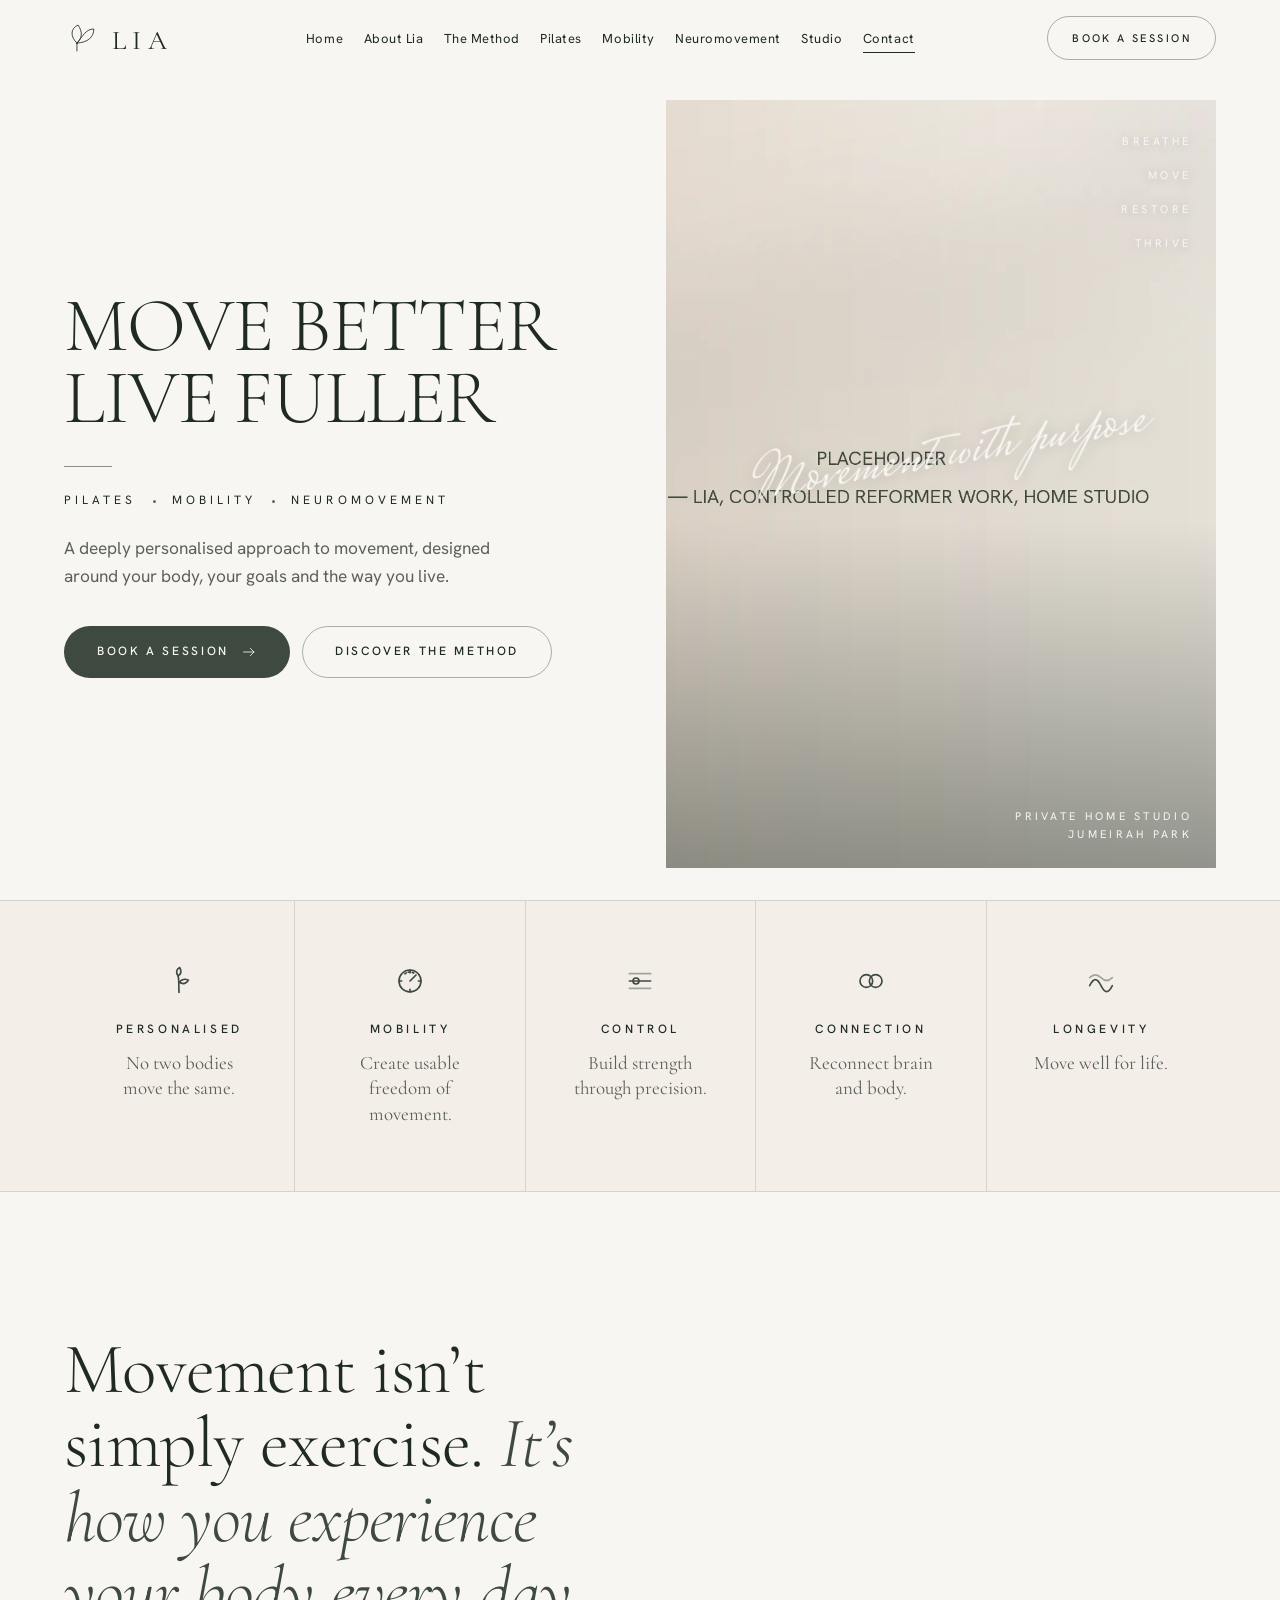
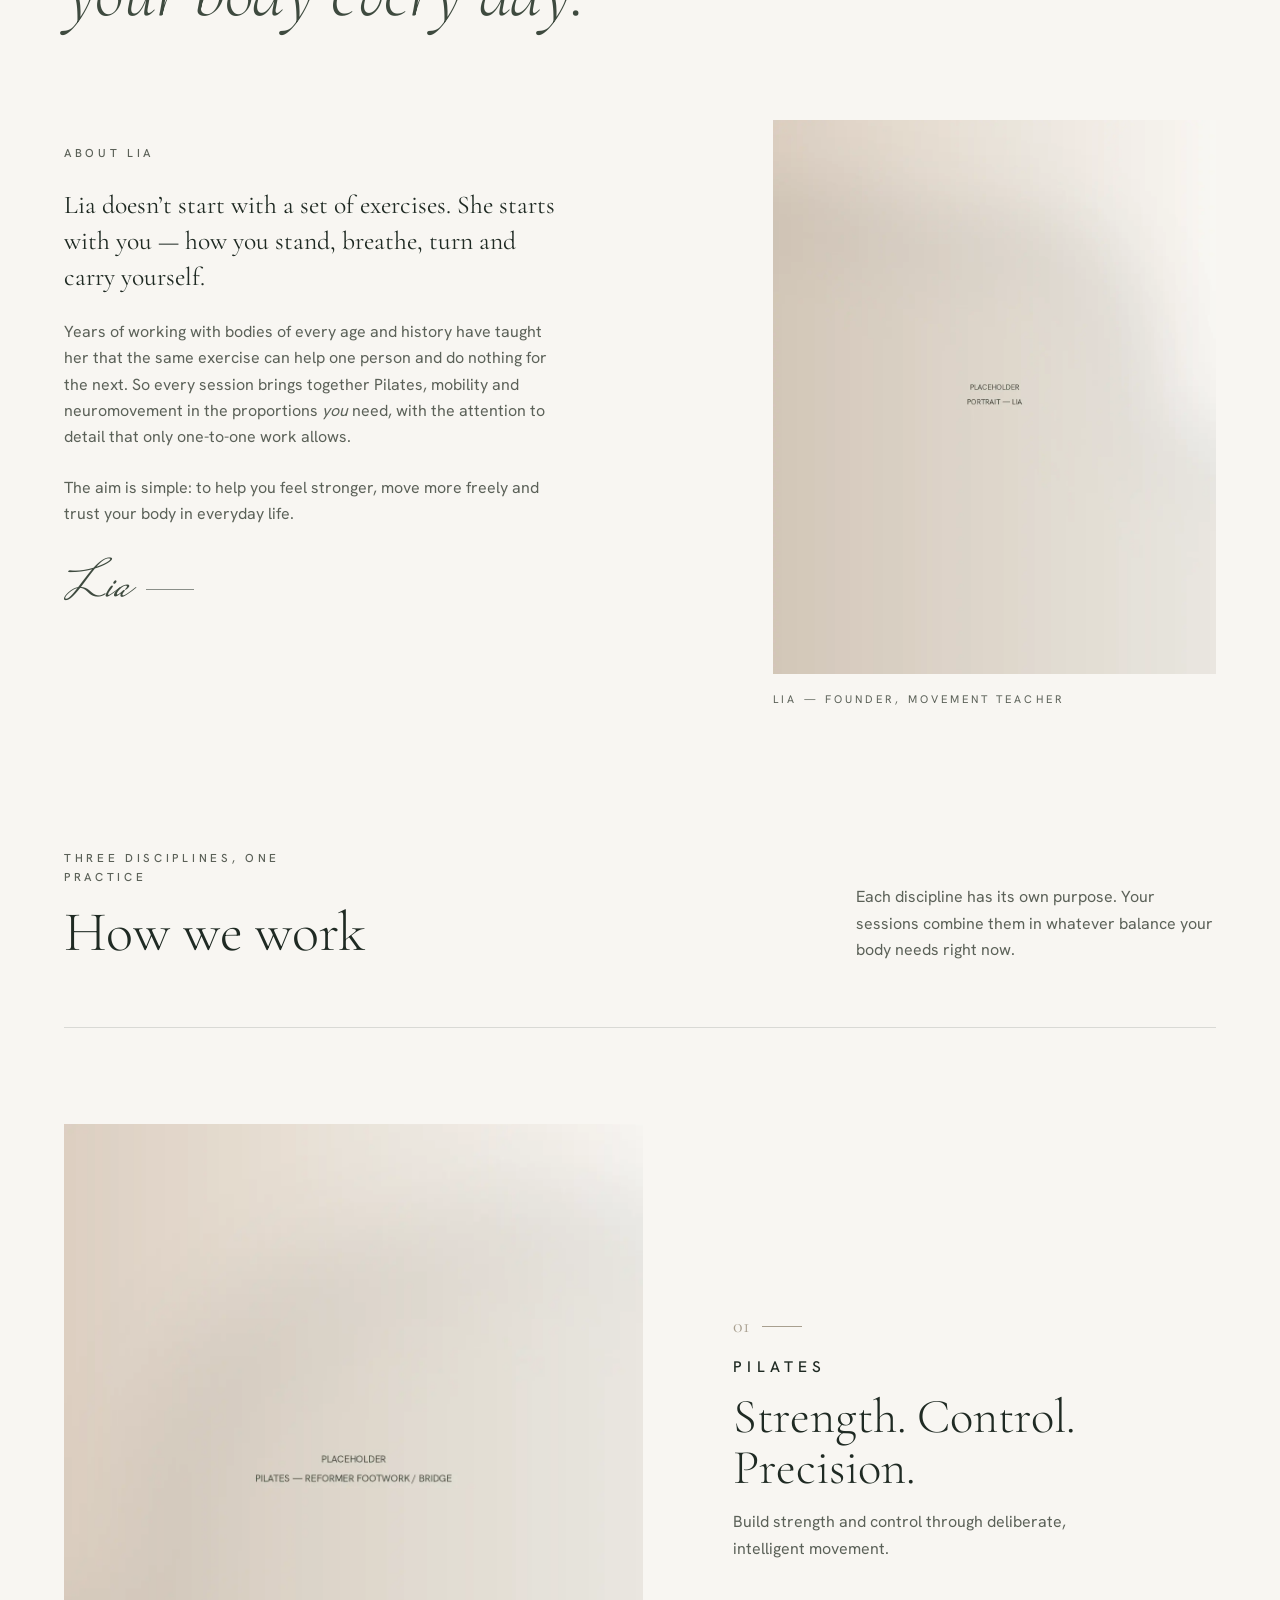
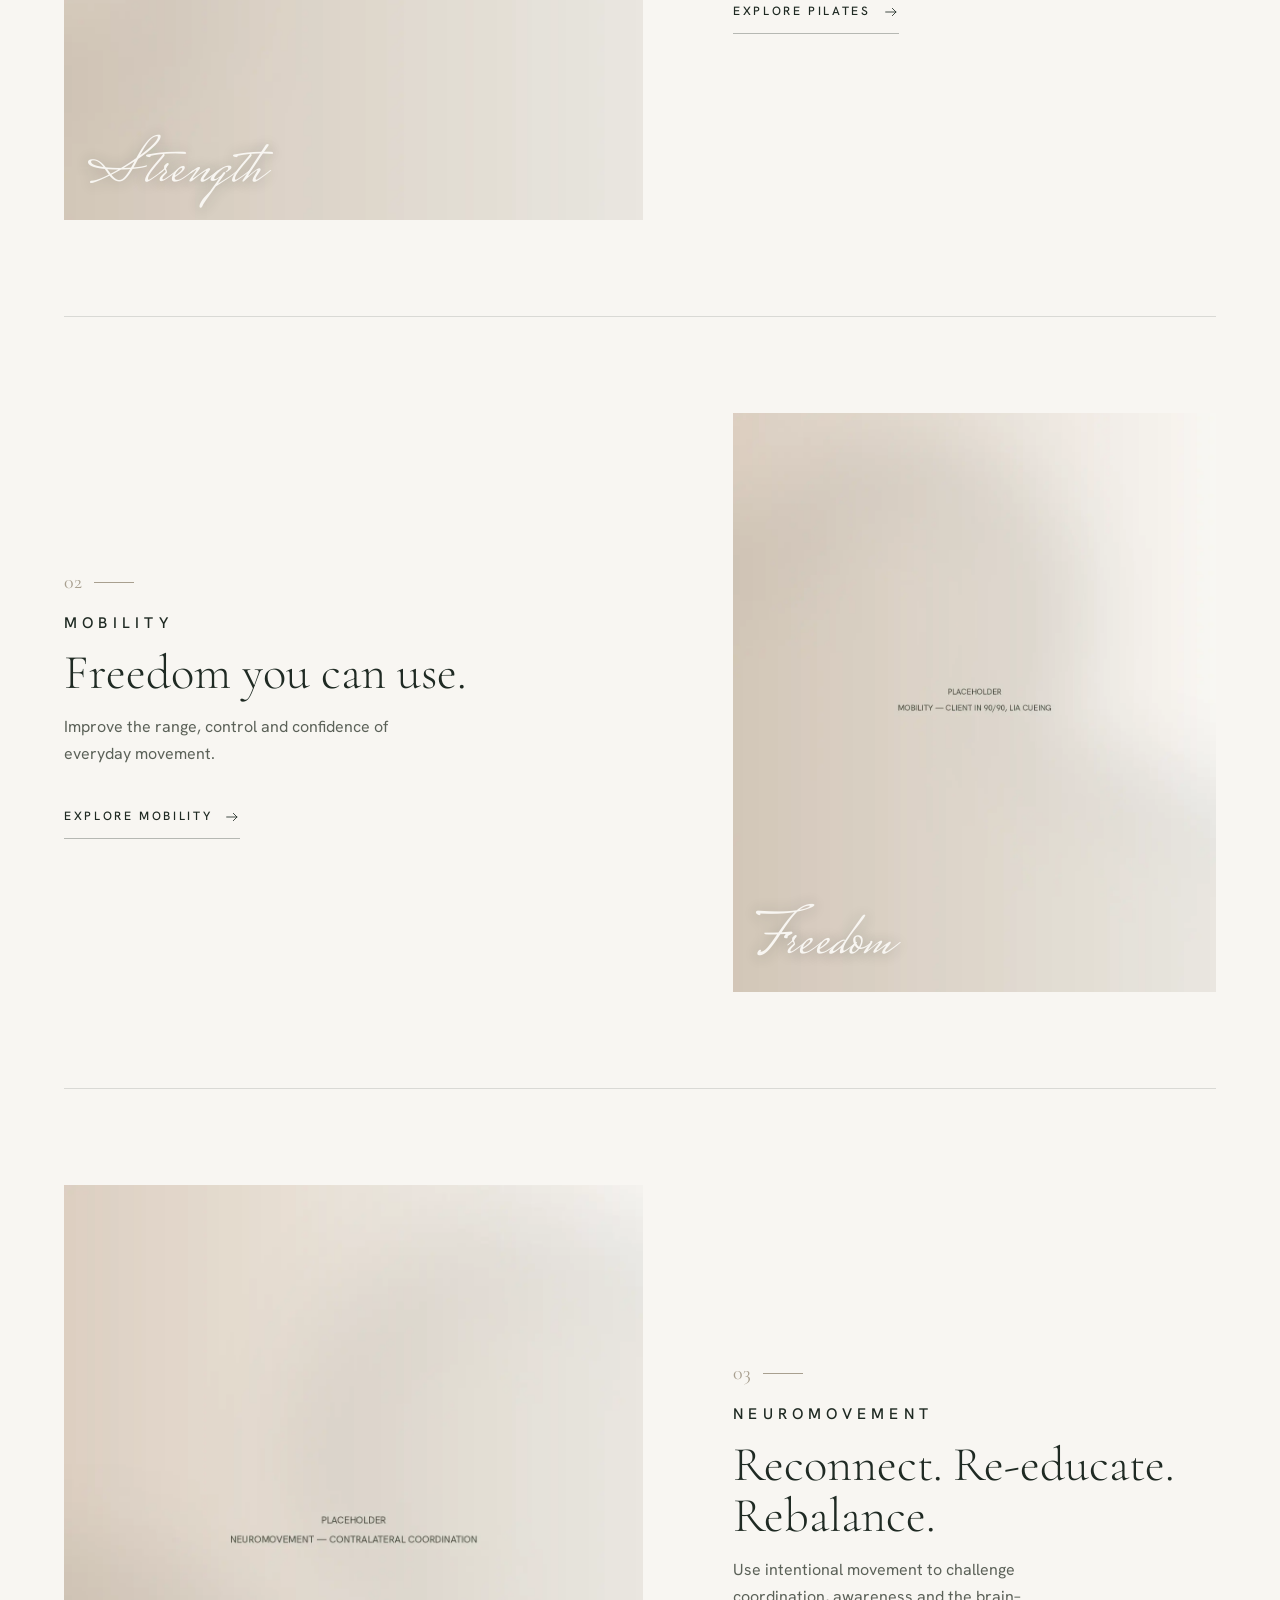
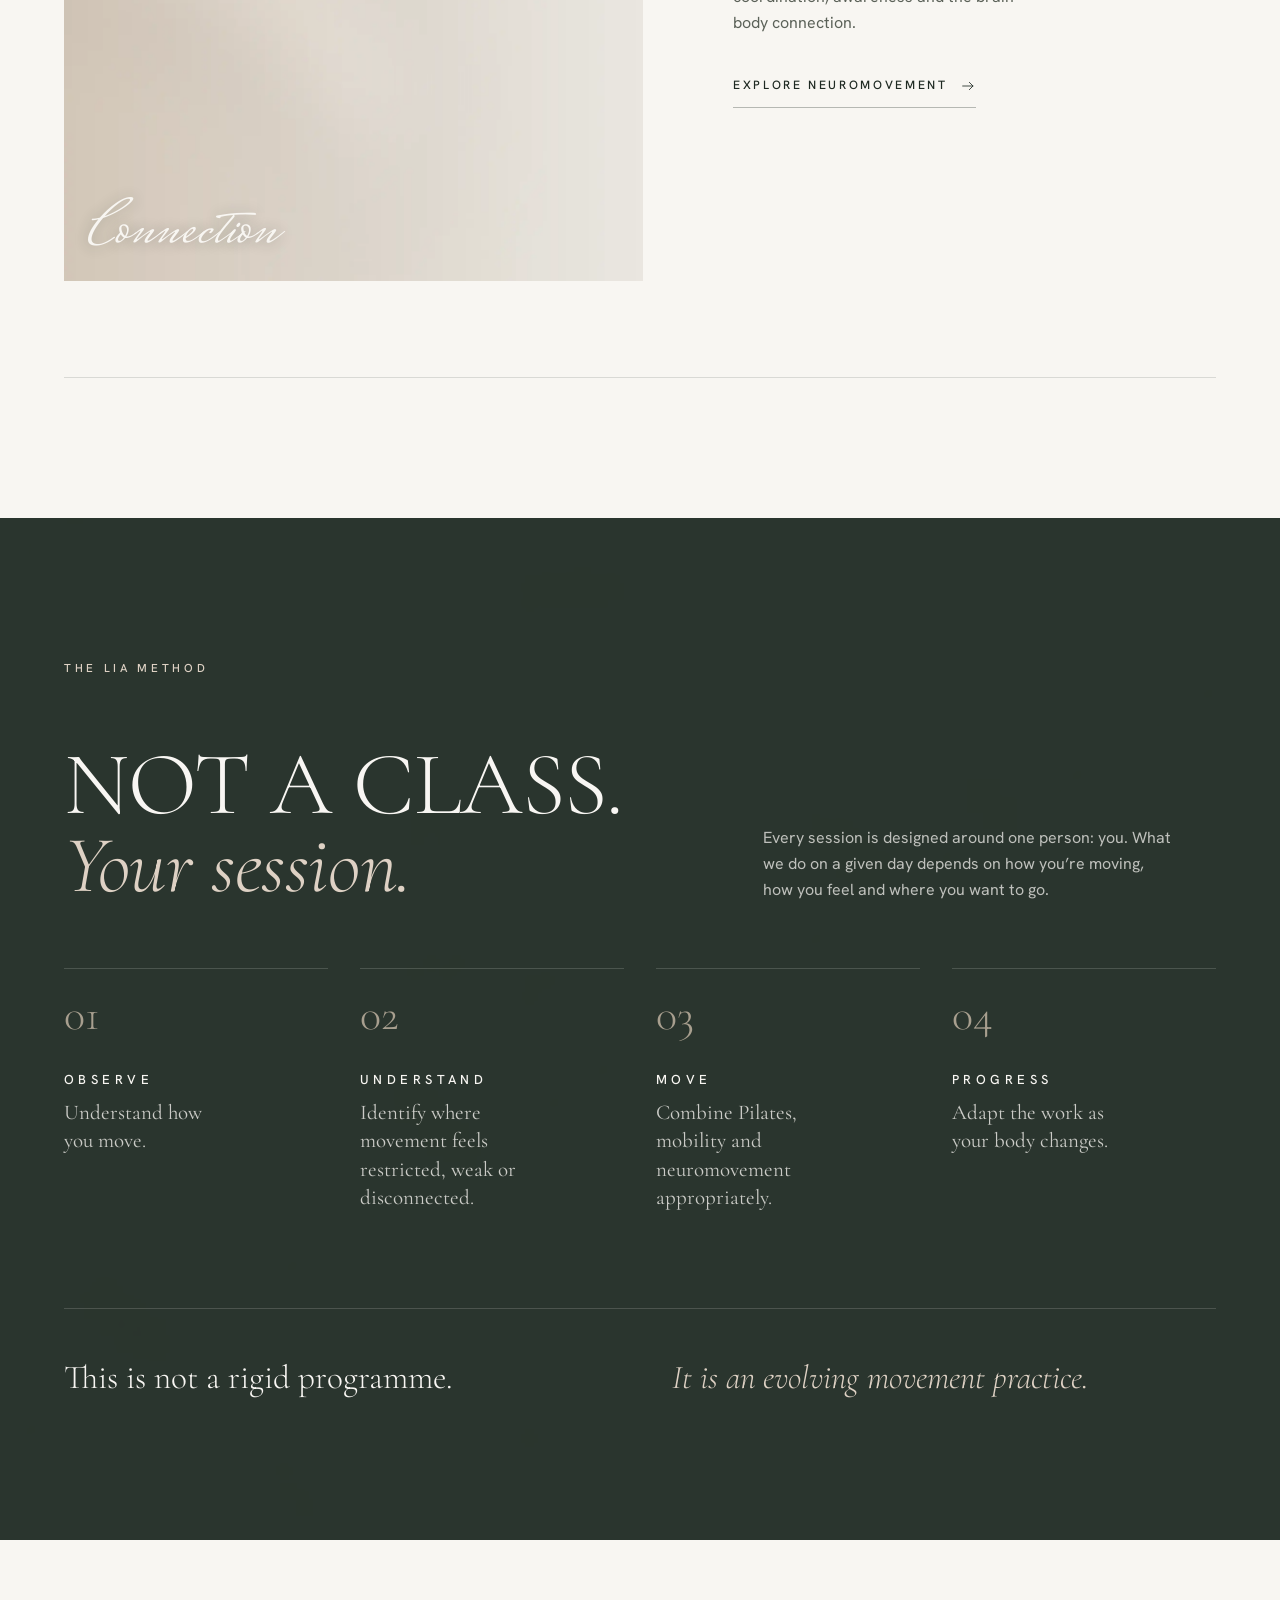
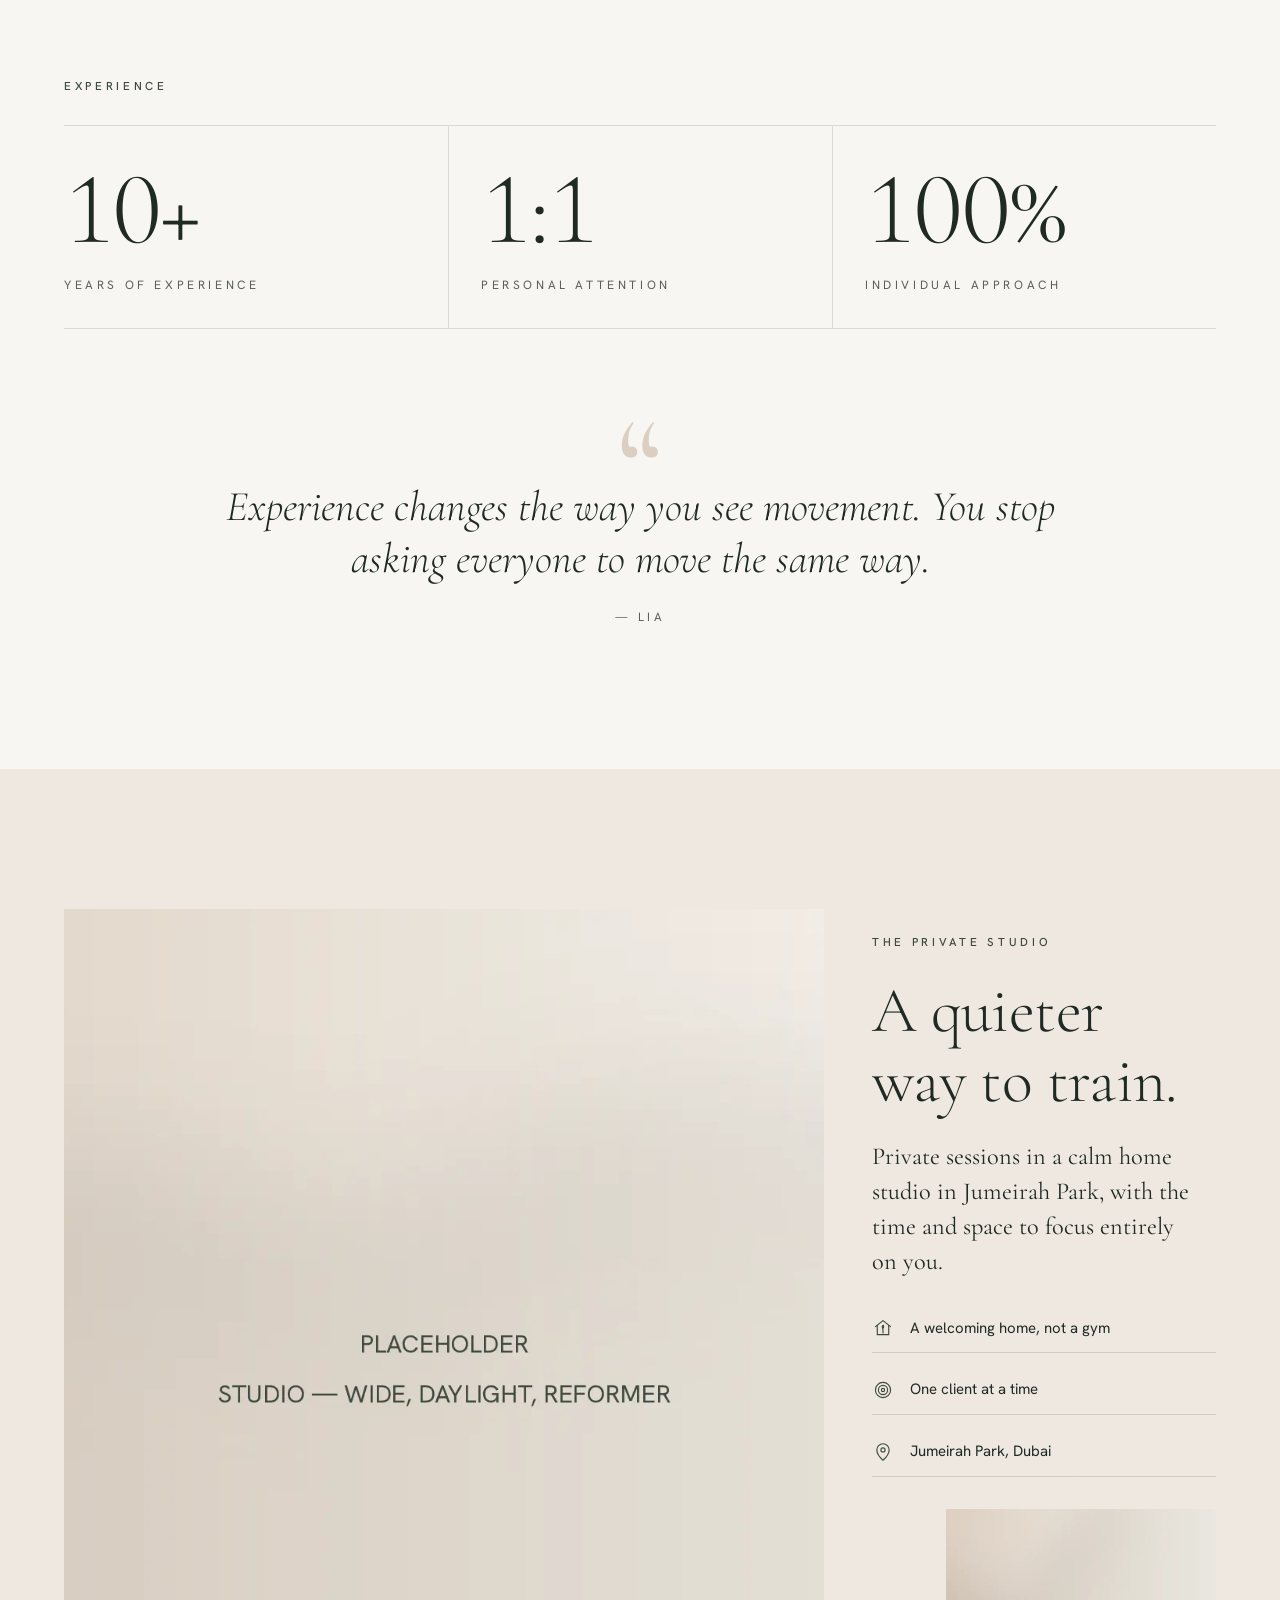
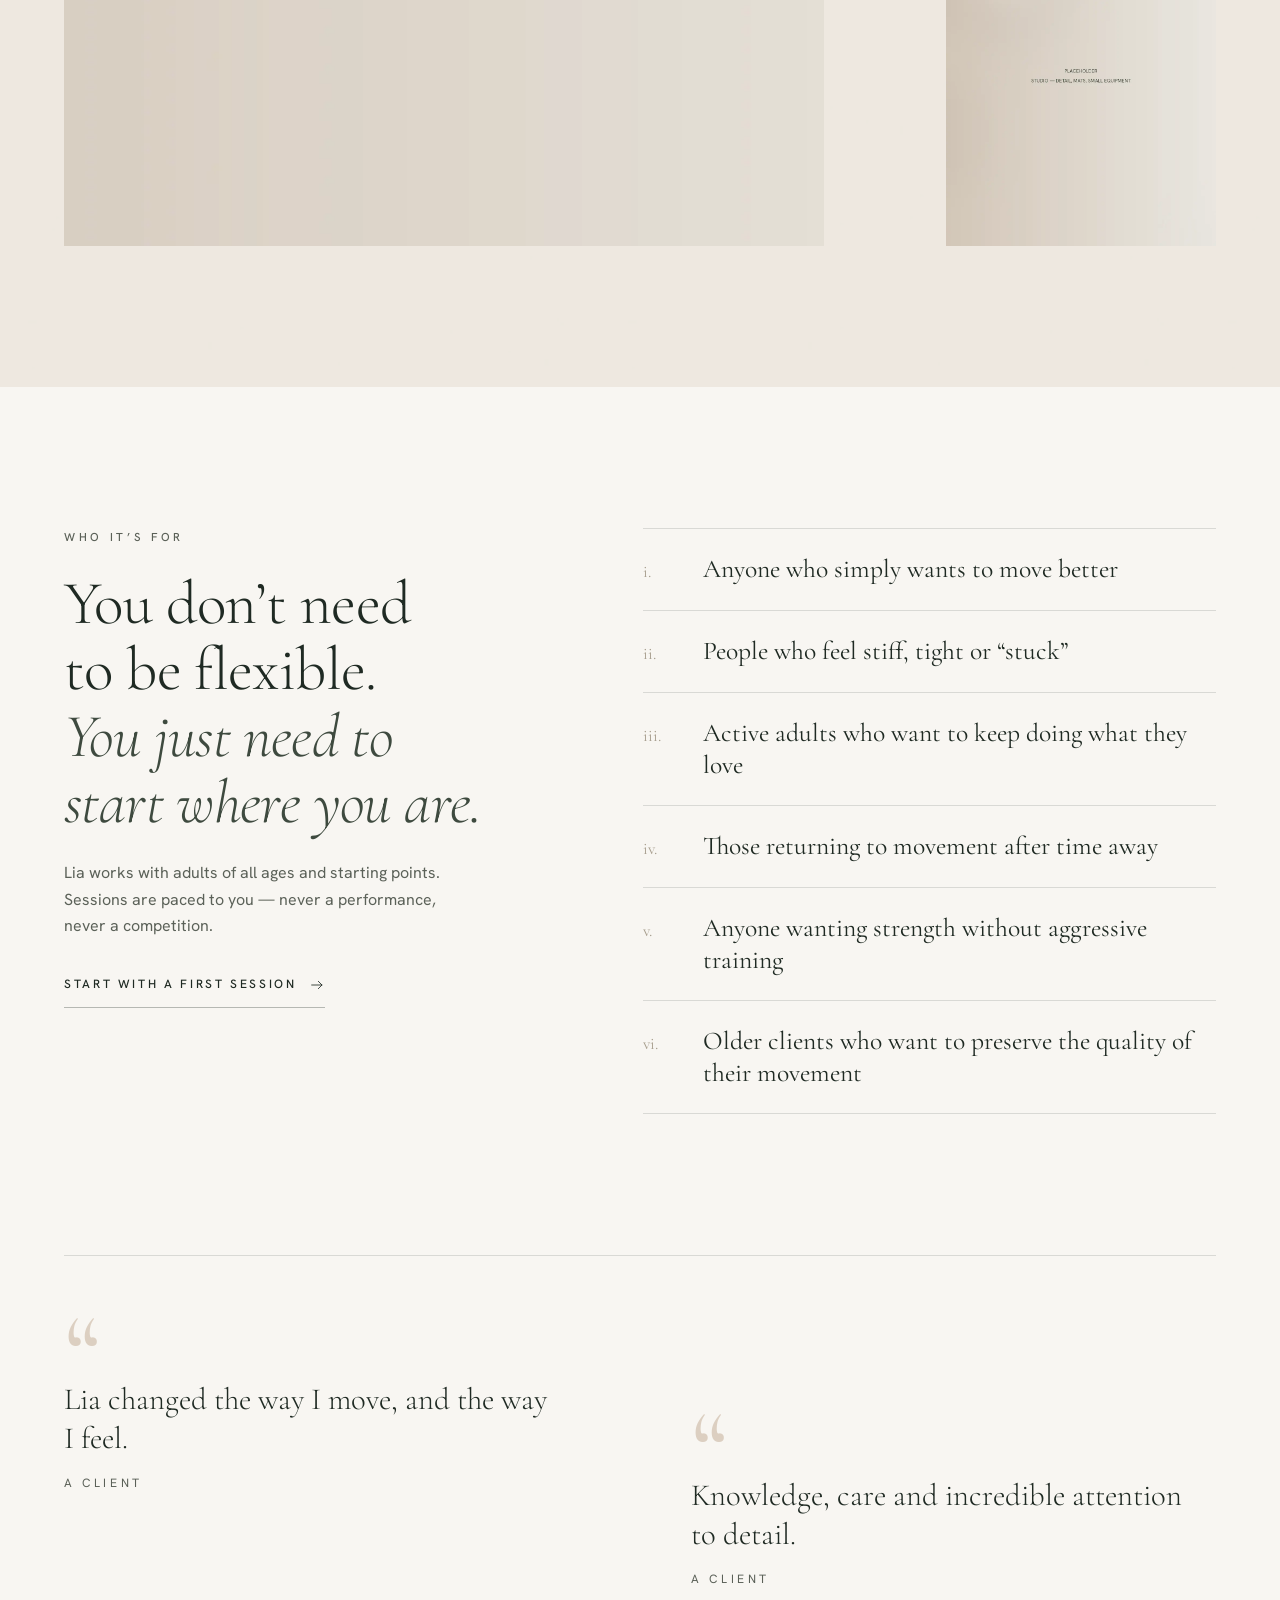
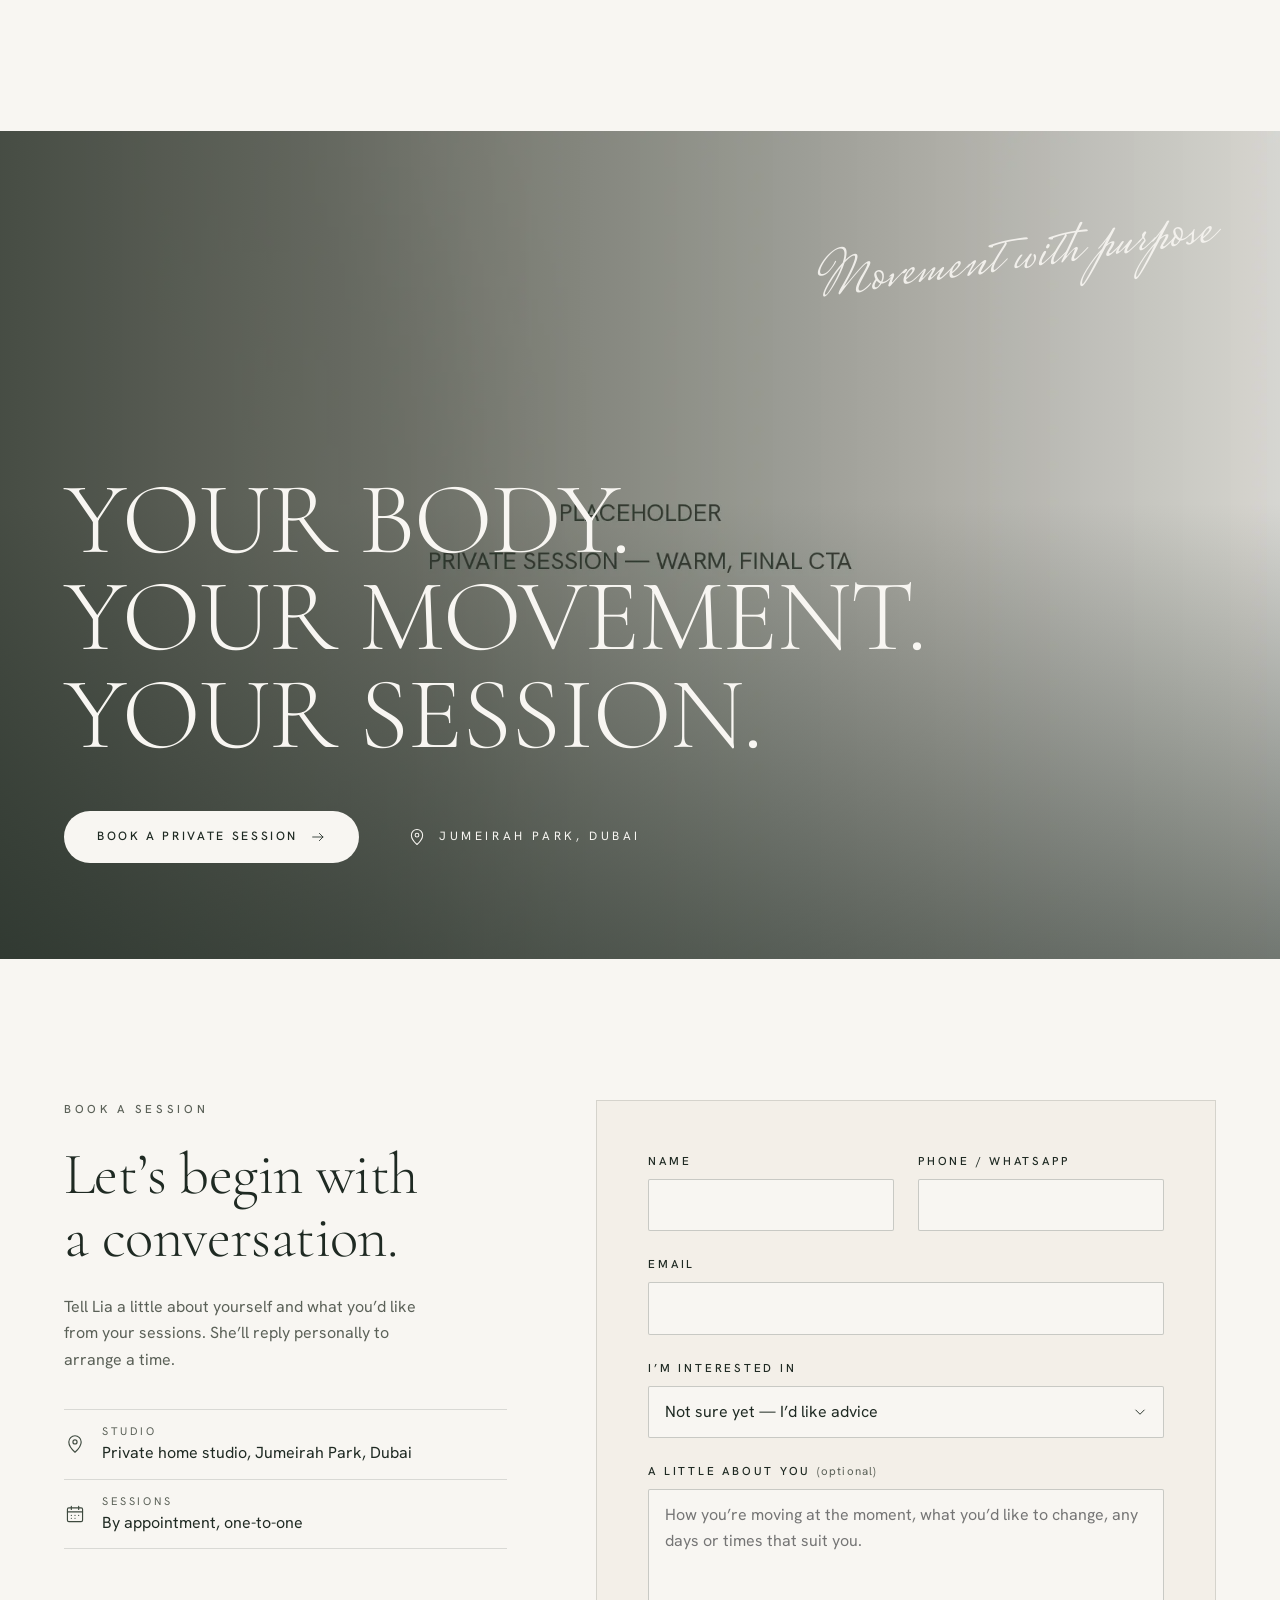
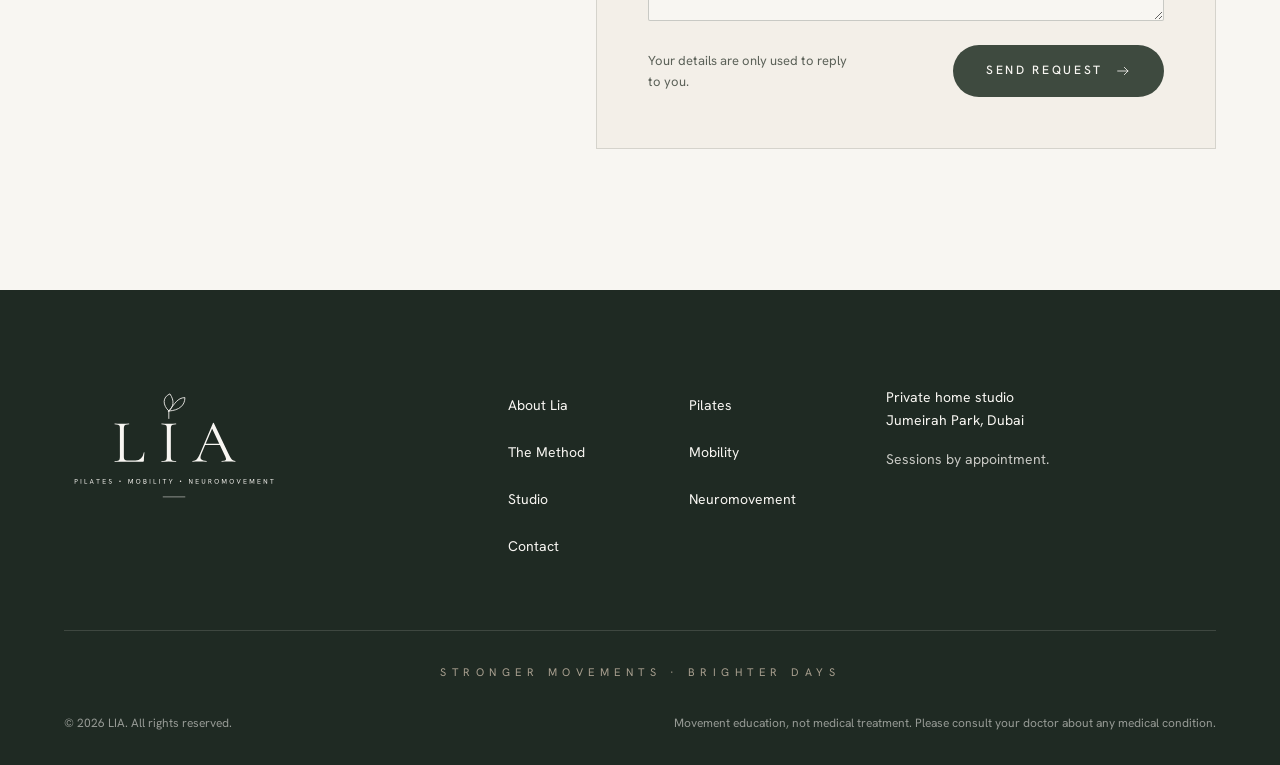
==== commit e3bb3d46: "Adopt the client-kit leaf mark across logos and favicons; add kit docs The supplied kit's mark (two " ====
--- a/index.html
+++ b/index.html
@@ -774,7 +774,7 @@
 <footer class="footer">
   <div class="wrap">
     <div class="footer__top">
-      <a class="footer__logo" href="#top" aria-label="LIA — back to top"><img src="/assets/branding/lia-logo-light.svg" alt="LIA — Pilates, Mobility, Neuromovement" width="220" height="137"></a>
+      <a class="footer__logo" href="#top" aria-label="LIA — back to top"><img src="/assets/branding/lia-logo-light.svg" alt="LIA — Pilates, Mobility, Neuromovement" width="220" height="116"></a>
       <nav class="footer__nav" aria-label="Footer">
         <a href="#about">About Lia</a><a href="#pilates">Pilates</a>
         <a href="#method">The Method</a><a href="#mobility">Mobility</a>
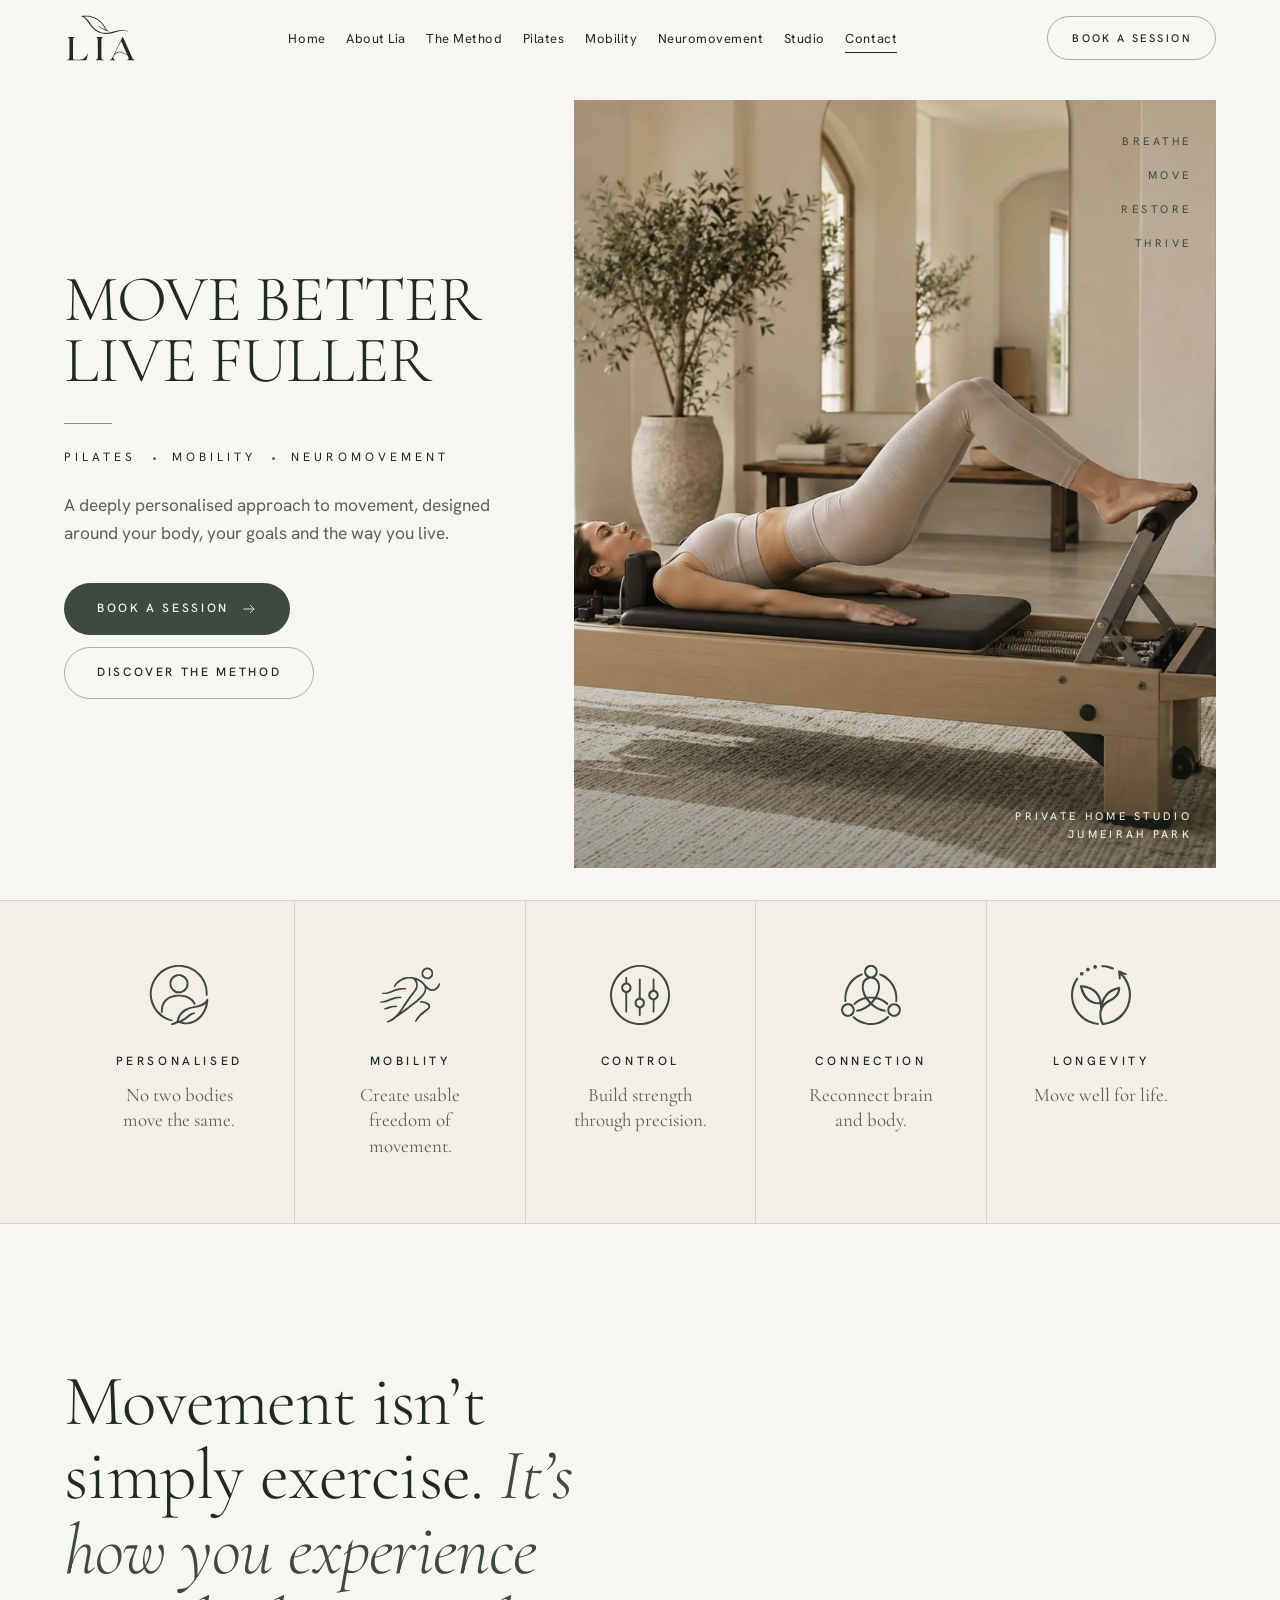
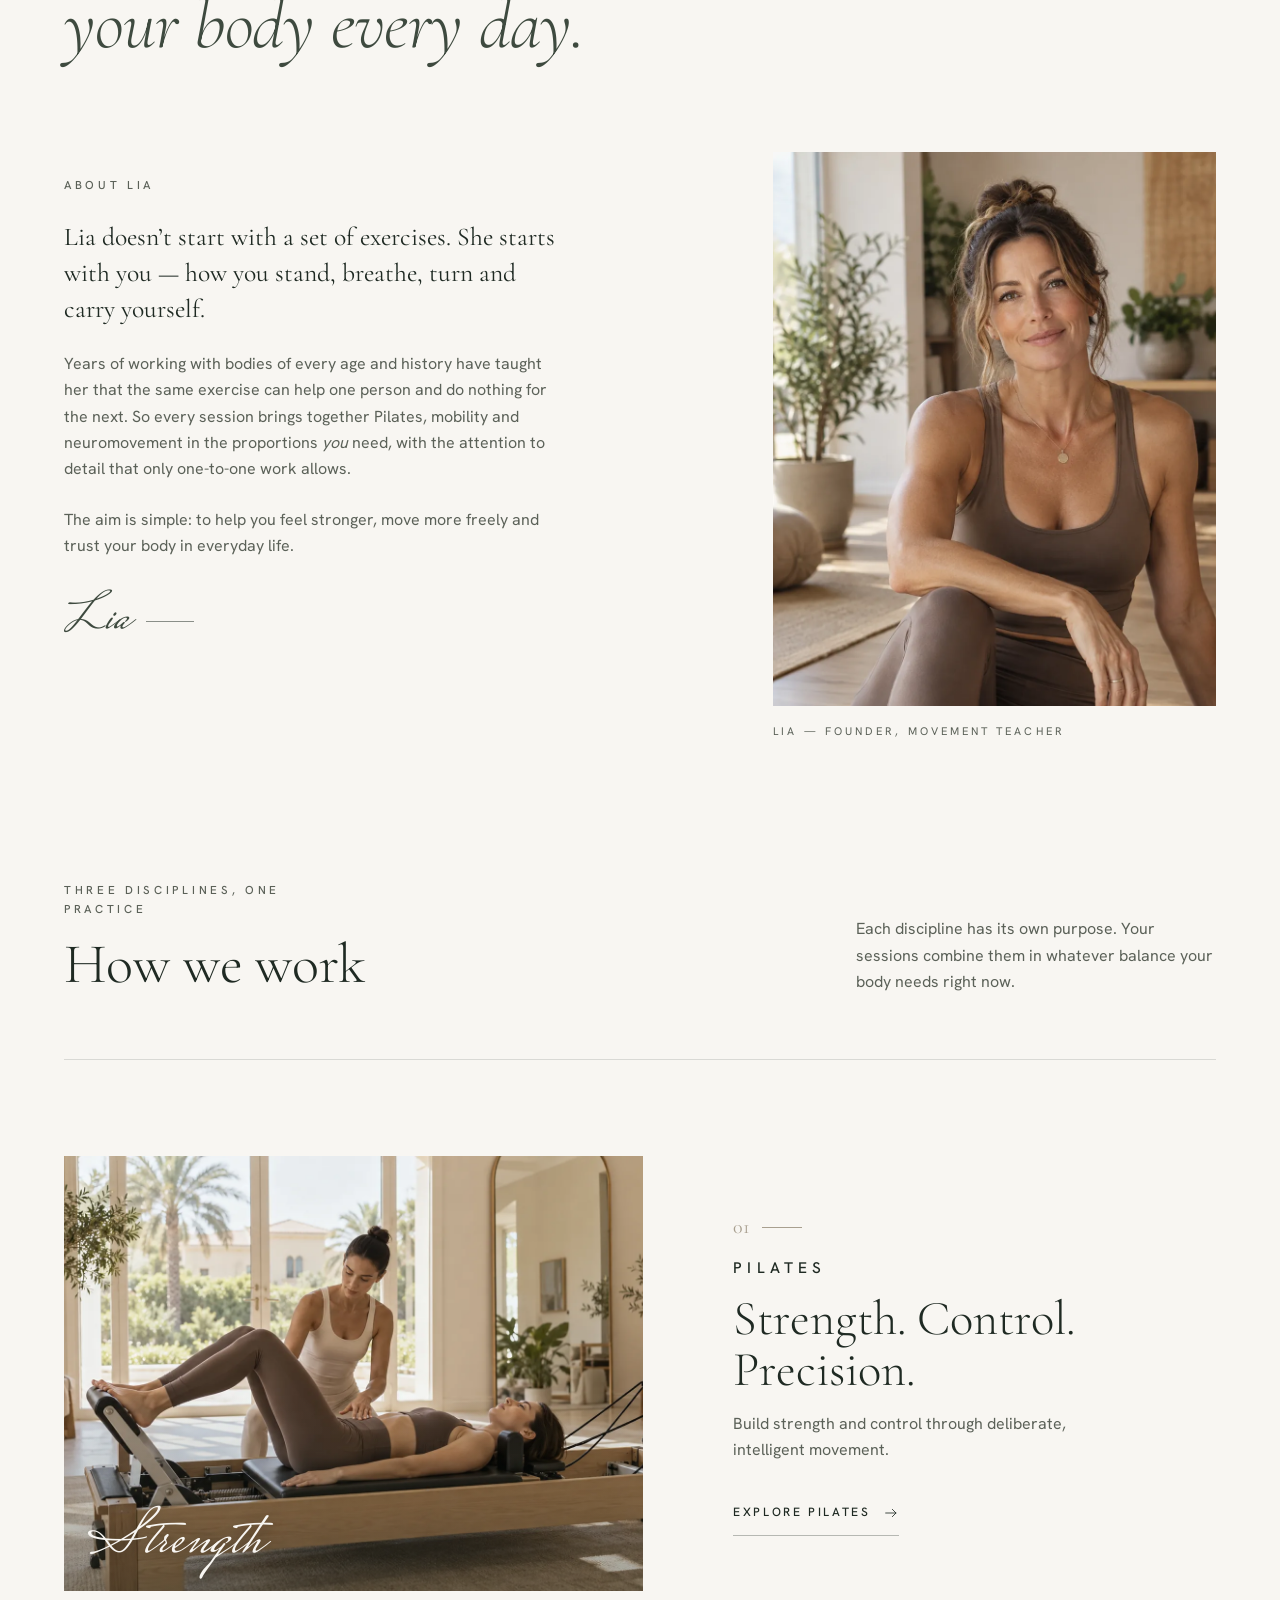
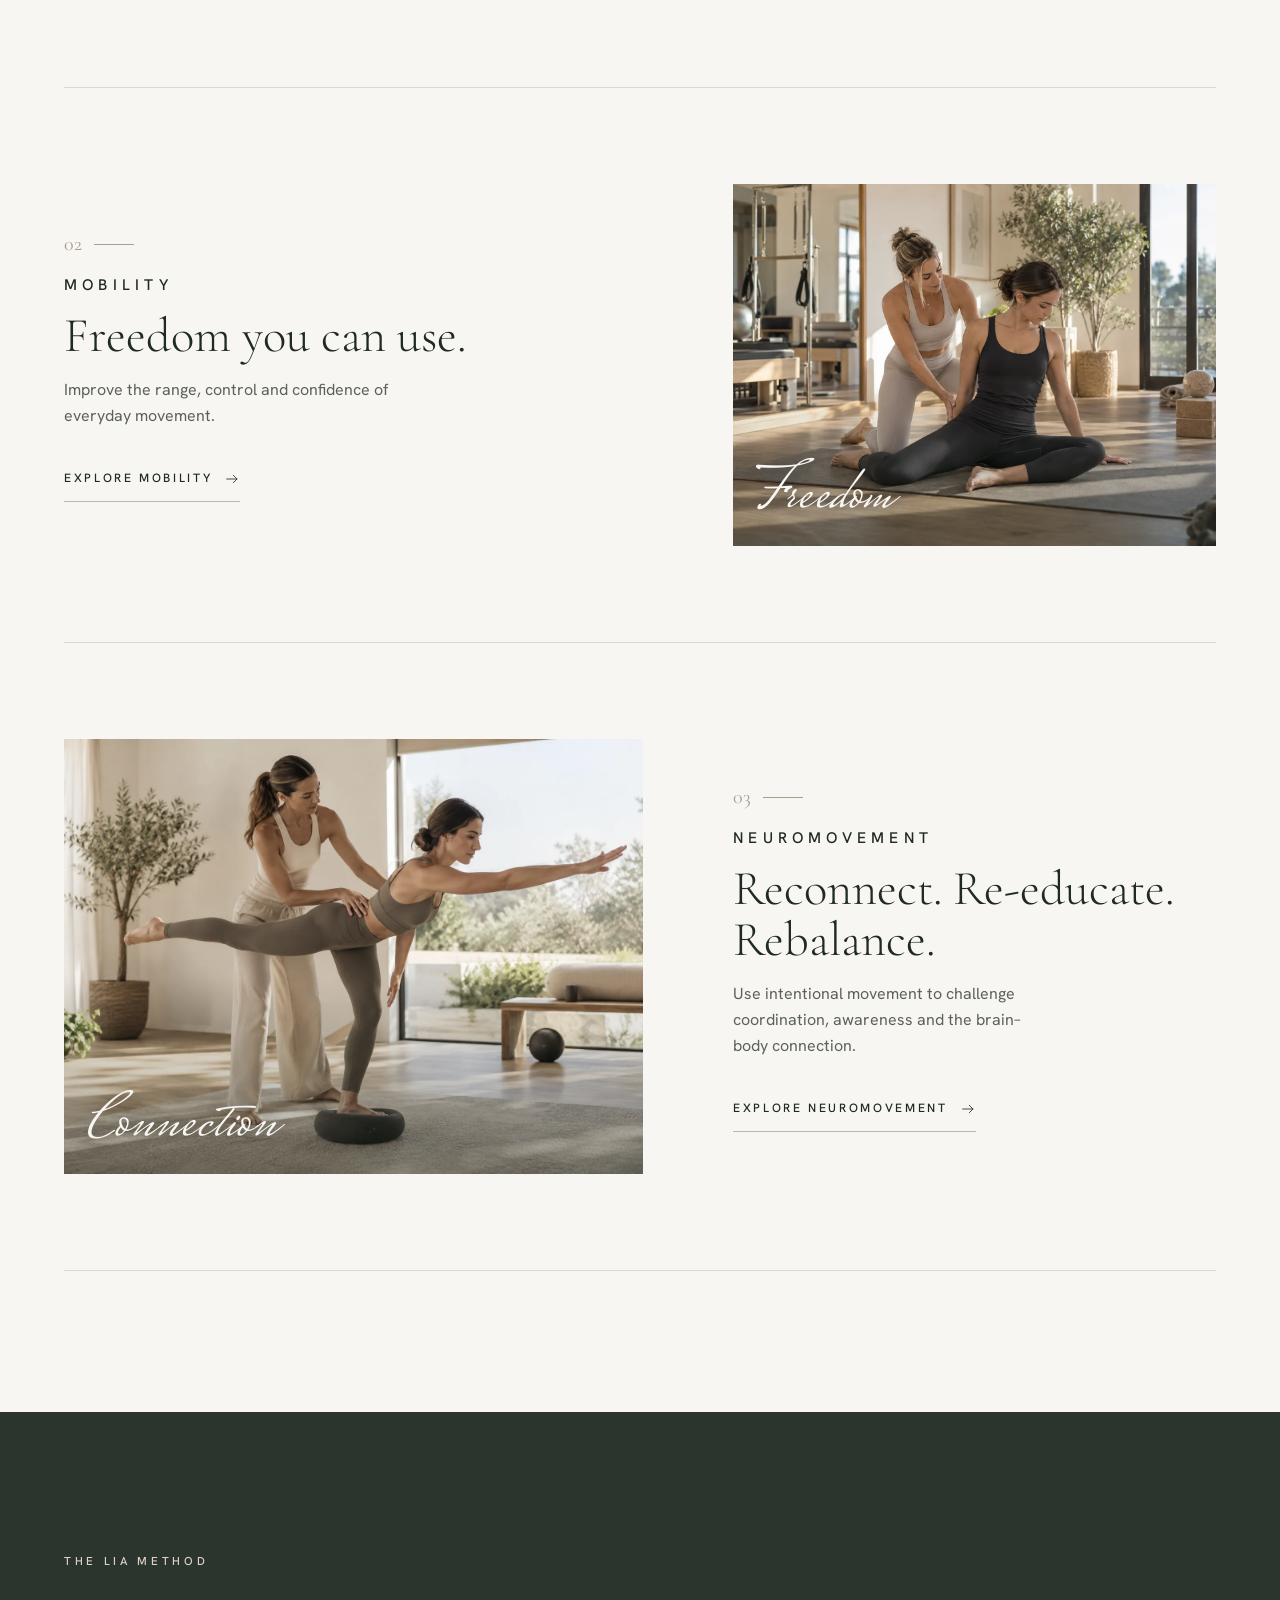
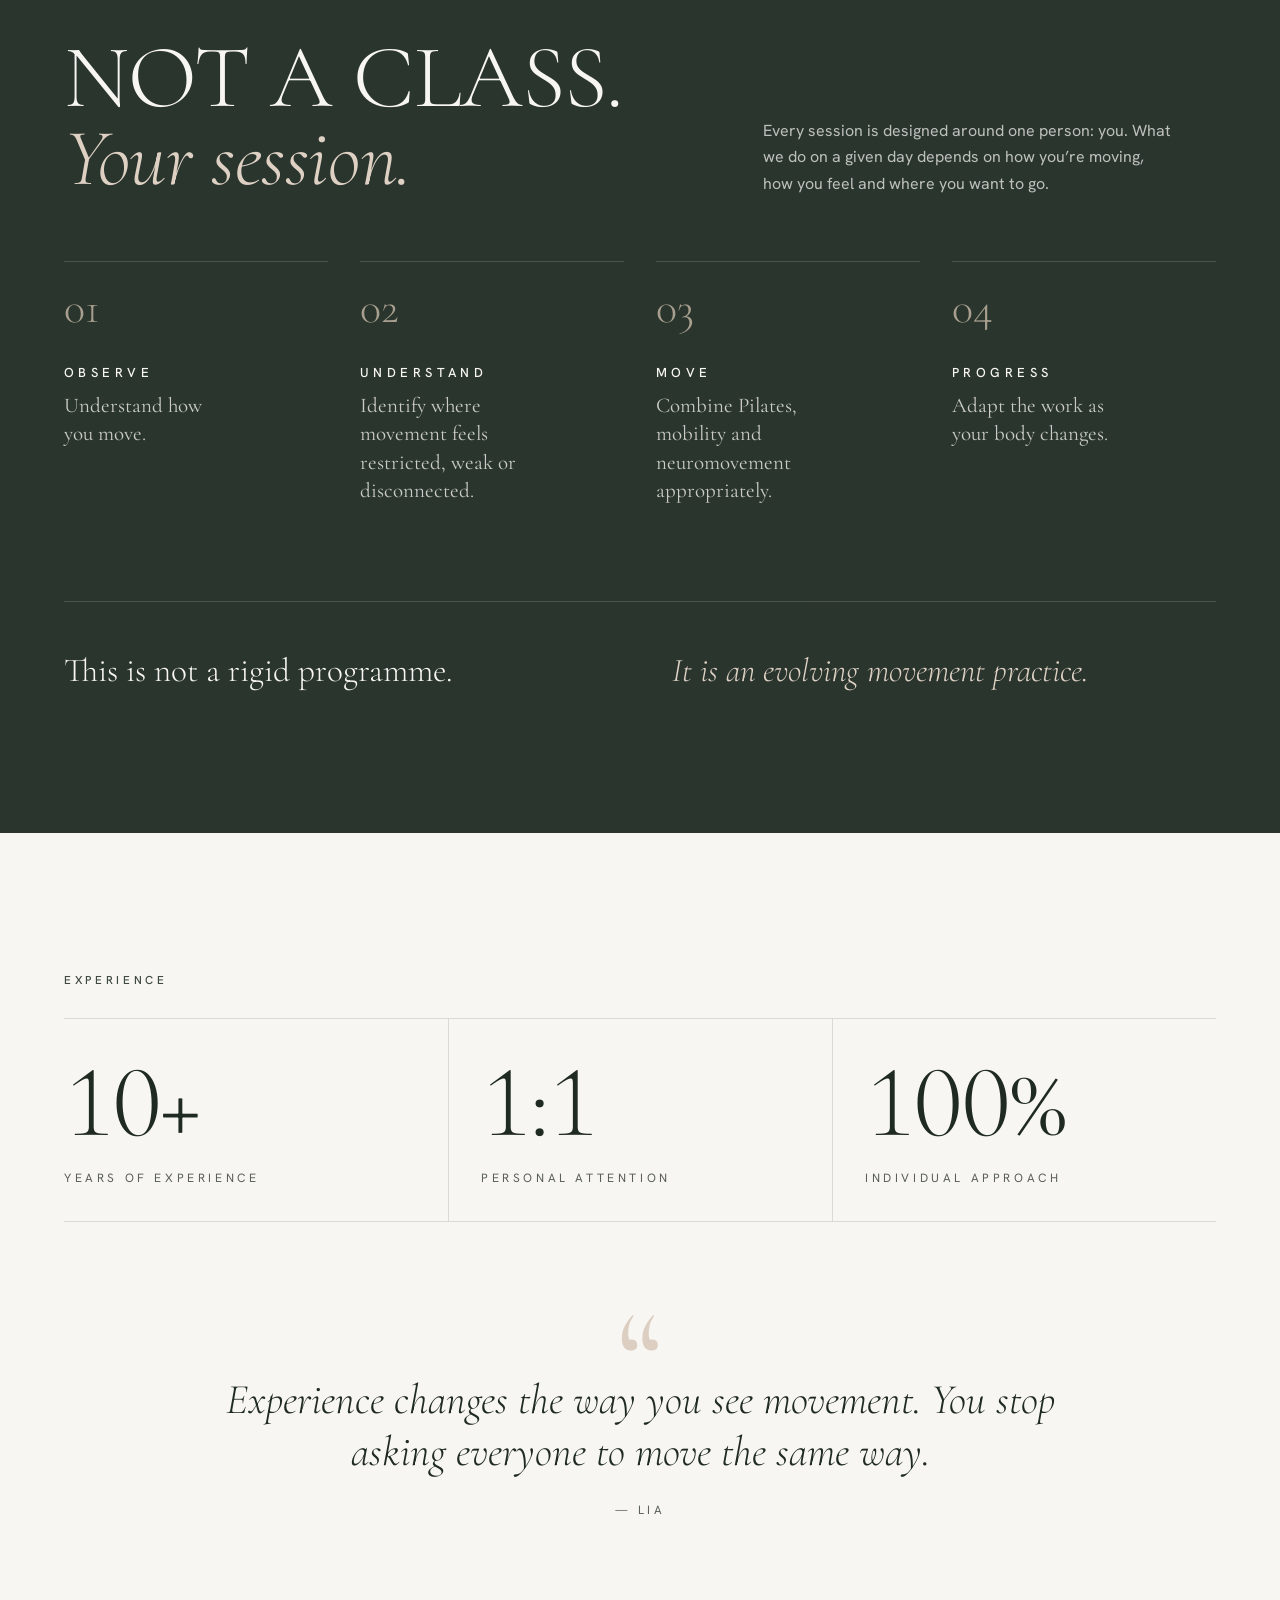
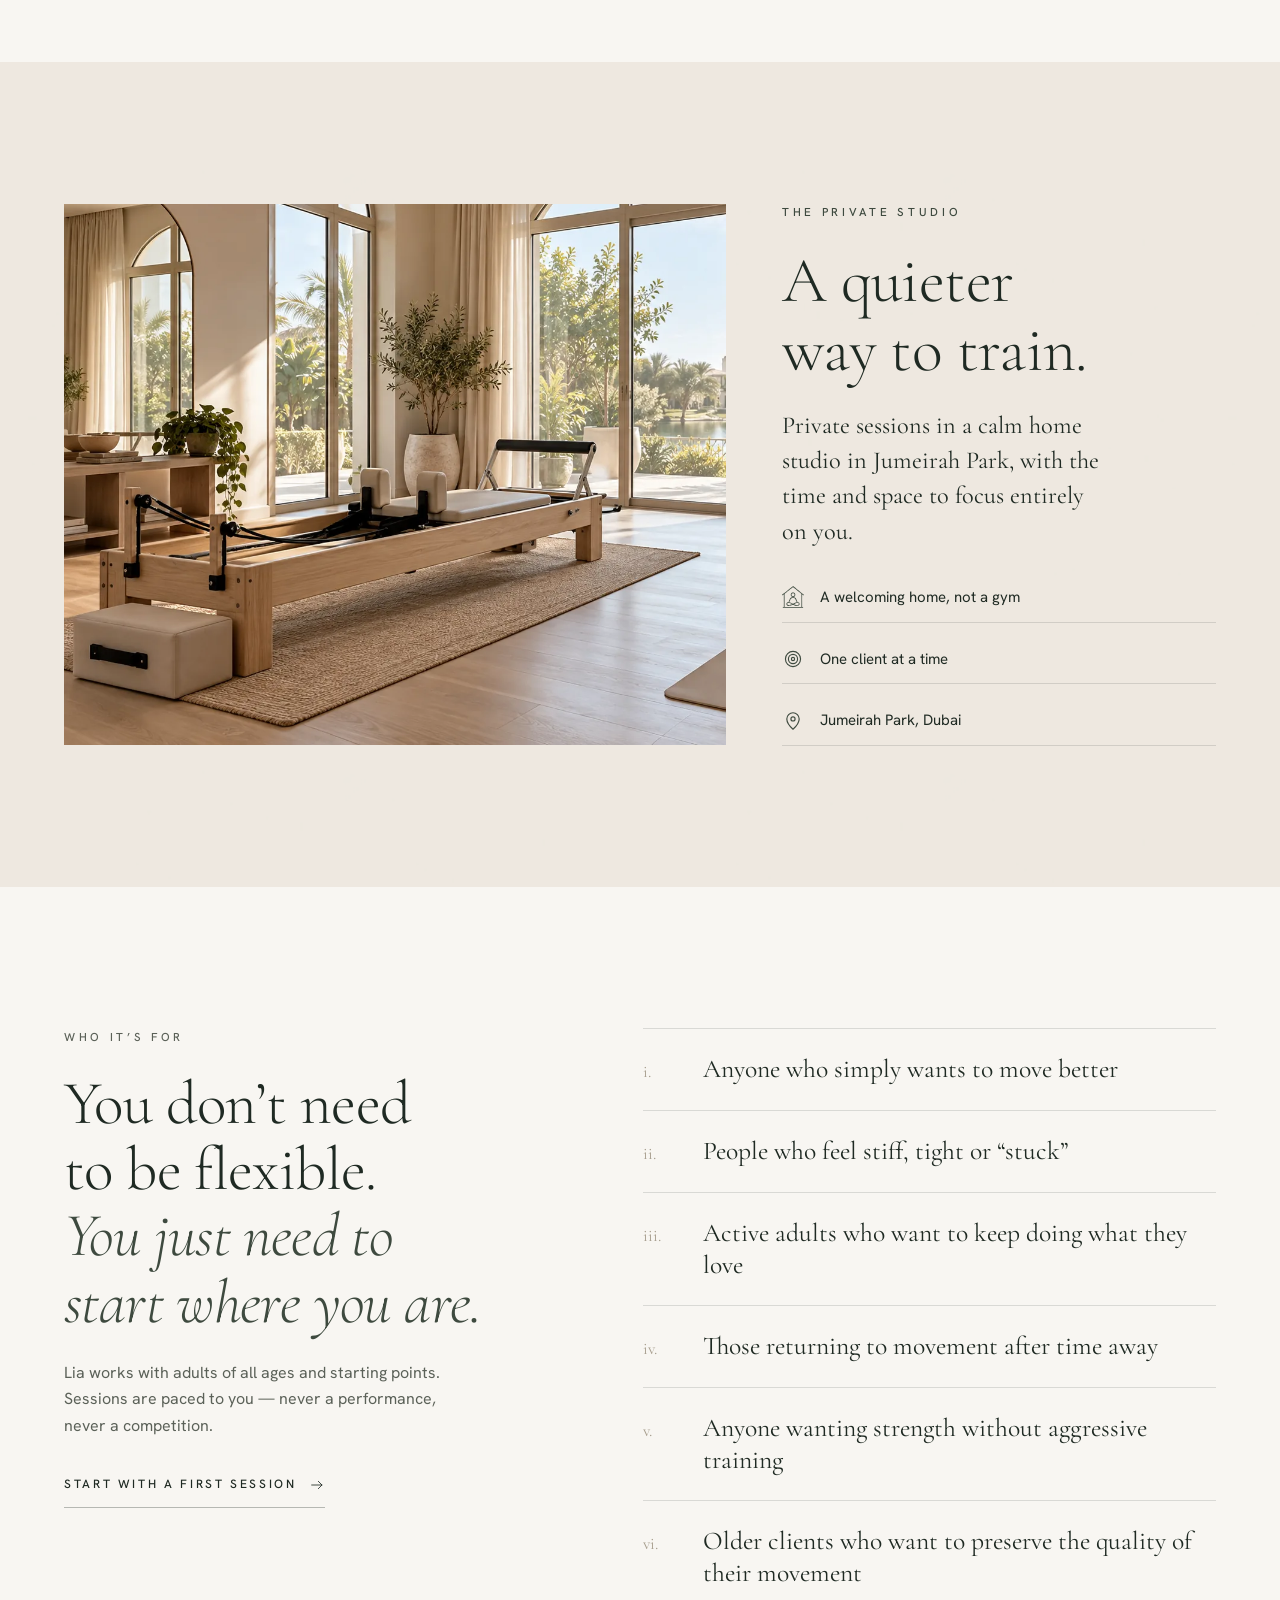
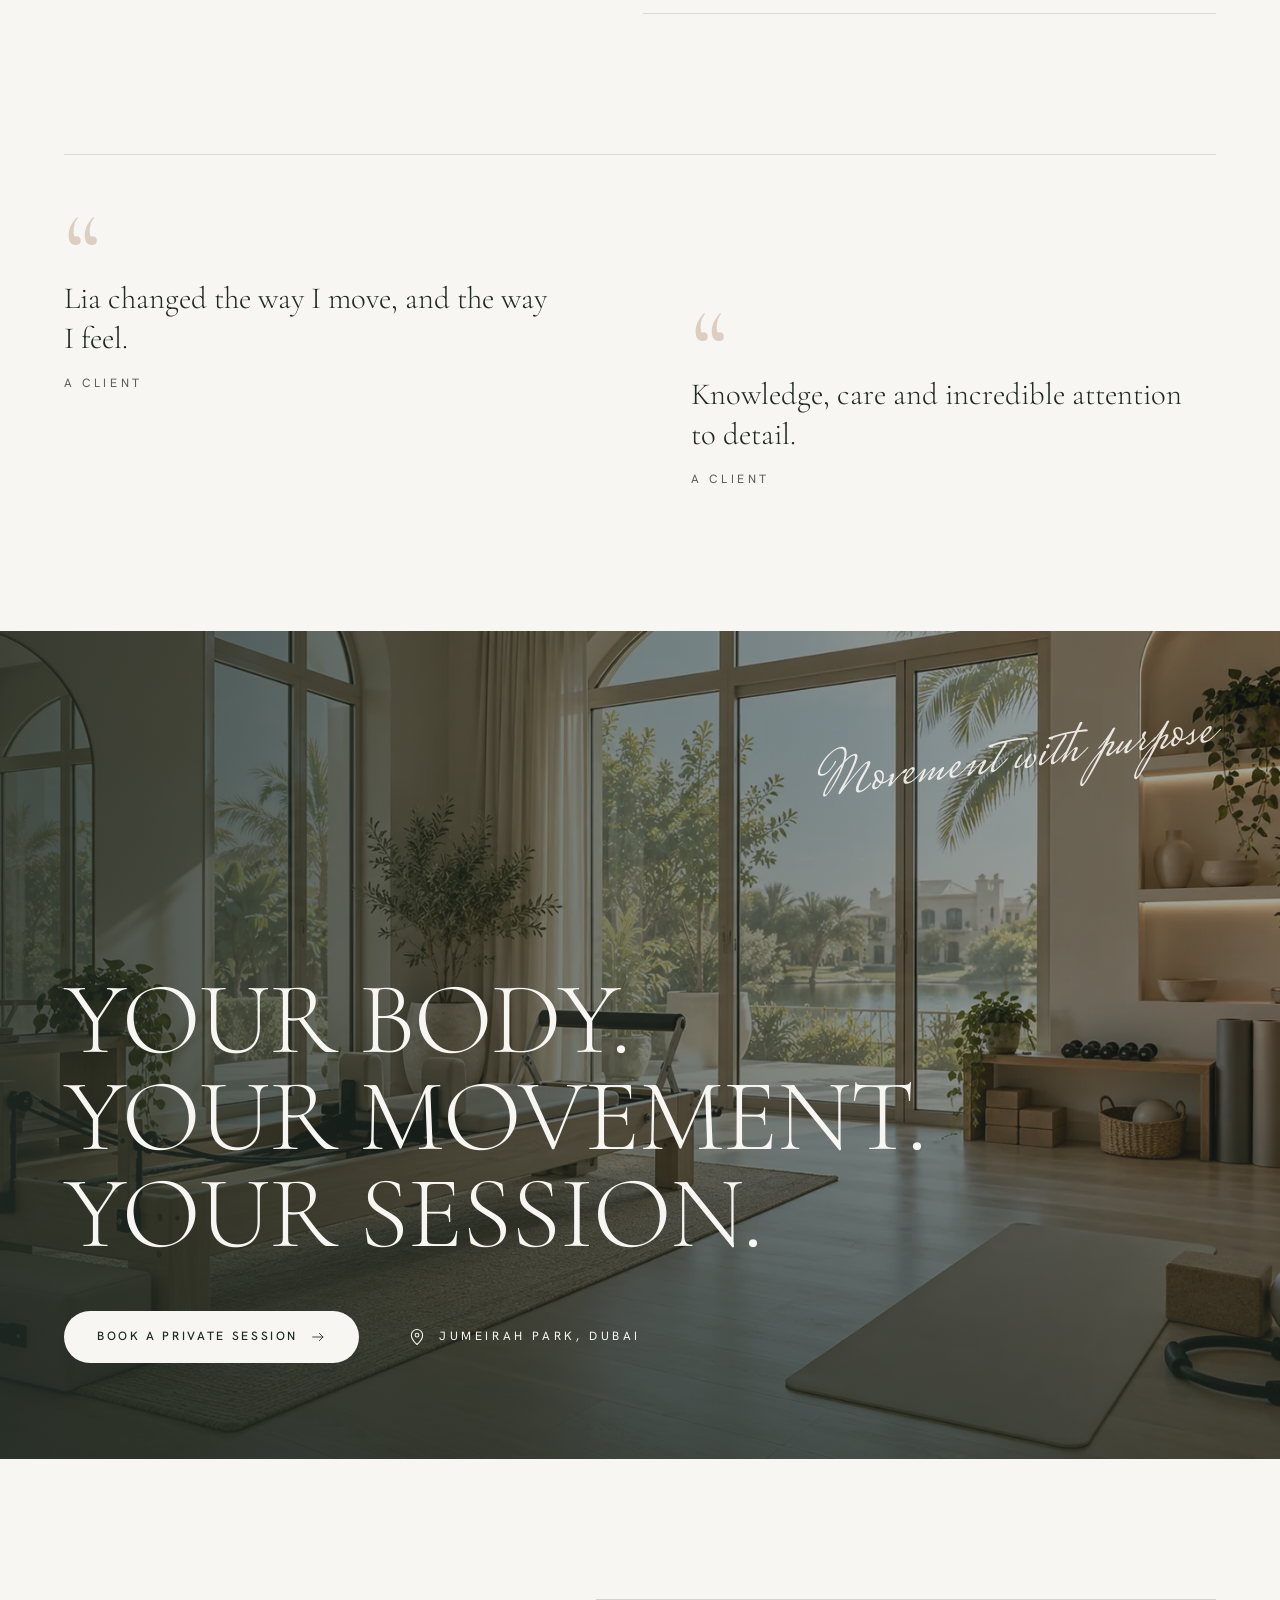
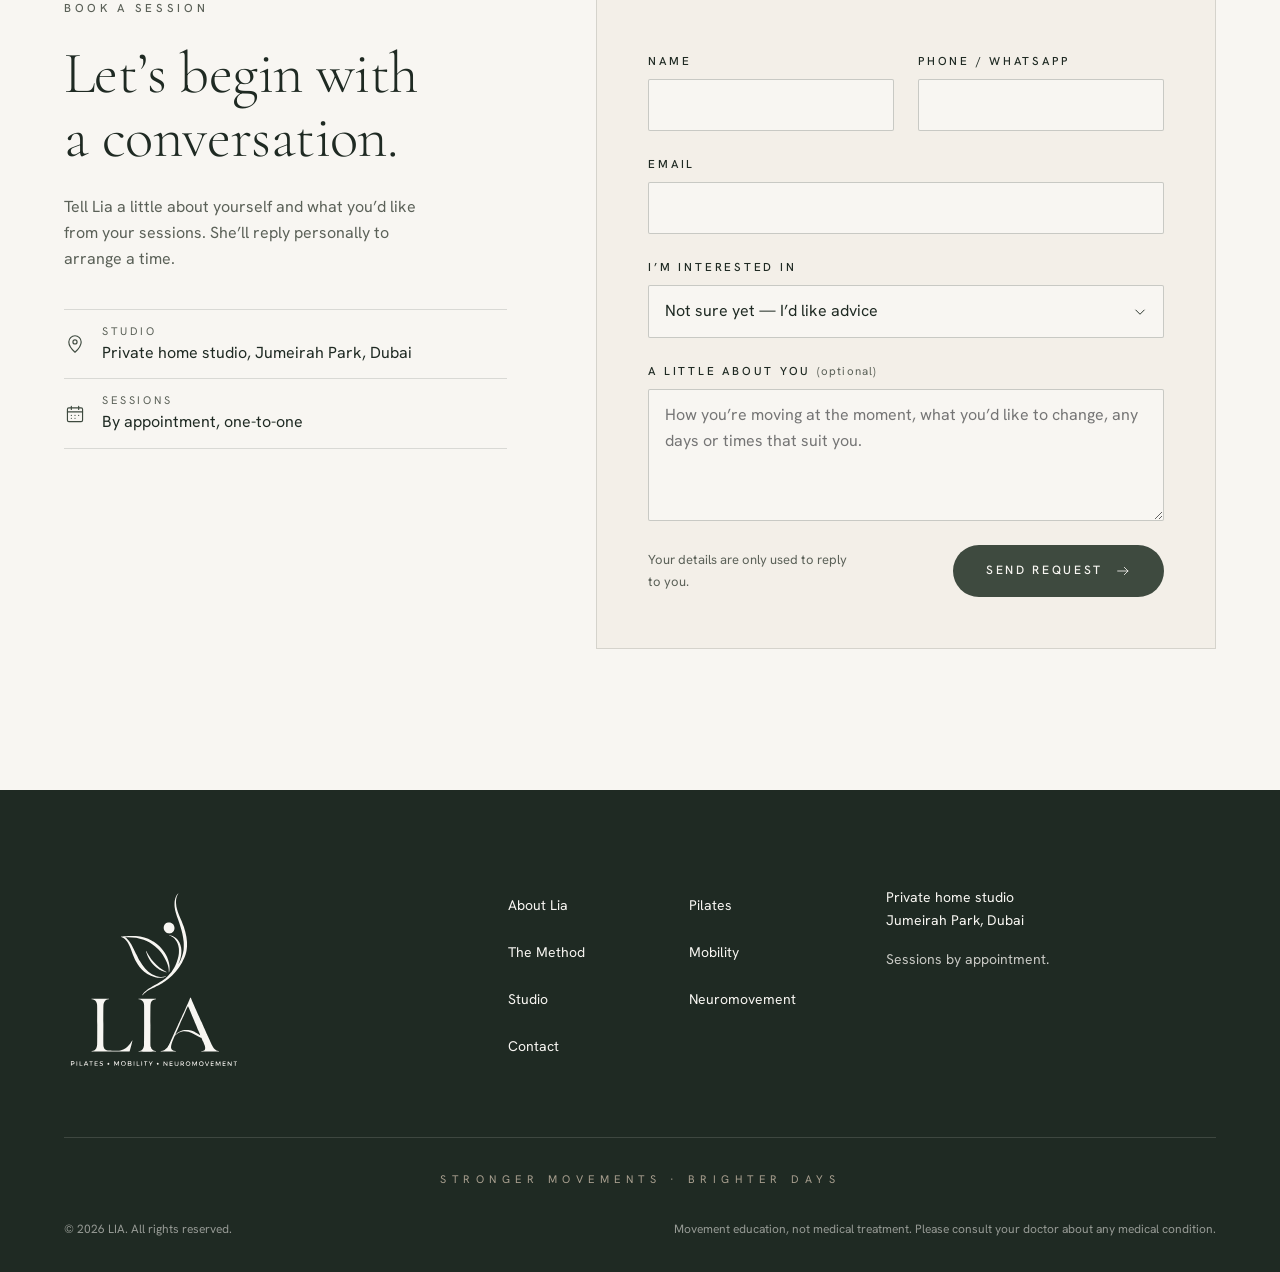
==== commit dd67ff7f: "Use the client's photography, logo, navicon and icon family Six supplied photos are cropped and expo" ====
--- a/index.html
+++ b/index.html
@@ -82,8 +82,7 @@
 .header.is-solid{background:rgba(248,246,242,.94);-webkit-backdrop-filter:saturate(1.2) blur(10px);backdrop-filter:saturate(1.2) blur(10px);box-shadow:0 1px 0 var(--line)}
 .header__in{height:100%;display:flex;align-items:center;justify-content:space-between;gap:var(--s5)}
 .brand{display:flex;align-items:center;gap:var(--s3);min-height:44px}
-.brand img{height:36px;width:auto}
-.brand__word{font-family:var(--serif);font-size:27px;letter-spacing:.24em;line-height:1;padding-top:4px}
+.brand img{height:50px;width:auto}
 .nav{display:none}
 .nav ul{display:flex;gap:clamp(14px,1.6vw,28px)}
 .nav a{font-size:13px;letter-spacing:.04em;padding-block:var(--s3);position:relative;color:var(--charcoal)}
@@ -130,19 +129,18 @@
 .hero .rule{margin-top:var(--s2)}
 .hero__ctas{display:flex;flex-wrap:wrap;gap:var(--s3);margin-top:var(--s3);width:100%}
 .hero__media{position:relative;margin-inline:calc(var(--gutter) * -1)}
-.hero__media figure{margin:0;position:relative;aspect-ratio:4/5;overflow:hidden;background:var(--cream)}
-.hero__media img{width:100%;height:100%;object-fit:cover;object-position:60% 50%}
+.hero__media figure{margin:0;position:relative;aspect-ratio:1/1;overflow:hidden;background:var(--cream)}
+.hero__media img{width:100%;height:100%;object-fit:cover;object-position:84% 60%}
 .hero__media::after{content:"";position:absolute;inset:0;background:linear-gradient(180deg,transparent 55%,rgba(31,42,35,.42));pointer-events:none}
-.hero__words{position:absolute;right:var(--s5);top:var(--s6);z-index:2;display:flex;flex-direction:column;gap:var(--s4);text-align:right;font-size:11px;letter-spacing:.32em;text-transform:uppercase;color:var(--offwhite);text-shadow:0 1px 12px rgba(31,42,35,.25)}
-.hero__script{position:absolute;z-index:2;right:12%;top:42%;font-size:clamp(40px,6vw,64px);color:var(--offwhite);transform:rotate(-10deg);text-shadow:0 1px 16px rgba(31,42,35,.2)}
+.hero__words{position:absolute;right:var(--s5);top:var(--s6);z-index:2;display:flex;flex-direction:column;gap:var(--s4);text-align:right;font-size:11px;letter-spacing:.32em;text-transform:uppercase;color:var(--olive)}
 .hero__place{position:absolute;z-index:2;right:var(--s5);bottom:var(--s5);text-align:right;font-size:11px;line-height:1.7;letter-spacing:.3em;text-transform:uppercase;color:var(--offwhite)}
-@media (max-width:599px){.hero__ctas .btn{flex:1 1 100%}}
+@media (max-width:599px){.hero__ctas .btn{flex:1 1 100%}.hero__words{display:none}}
 @media (min-width:600px) and (max-width:899px){.hero__media figure{aspect-ratio:3/2}}
 @media (min-width:900px){
   .hero{min-height:100dvh;display:flex;flex-direction:column}
-  .hero__grid{flex:1;grid-template-columns:minmax(0,6fr) minmax(0,6fr);align-items:stretch;gap:clamp(32px,4vw,72px);padding-block:var(--s5) var(--s6)}
+  .hero__grid{flex:1;grid-template-columns:minmax(0,5fr) minmax(0,7fr);align-items:stretch;gap:clamp(32px,4vw,72px);padding-block:var(--s5) var(--s6)}
   .hero__copy{justify-content:center;padding-block:var(--s7)}
-  .hero h1{font-size:clamp(52px,6vw,86px)}
+  .hero h1{font-size:clamp(50px,5.1vw,76px)}
   .hero__media{margin:0}
   .hero__media figure{aspect-ratio:auto;height:100%;min-height:560px;max-height:calc(100dvh - var(--header-h) - 48px)}
 }
@@ -158,15 +156,15 @@
   .hero__media{margin:0}
   .hero__media figure{aspect-ratio:4/3}
   .hero .lead{font-size:15px}
-  .hero__script,.hero__words{display:none}
+  .hero__words{display:none}
 }
 
 /* philosophy */
 .pillars{border-block:1px solid var(--line);background:var(--paper)}
 .pillars ul{display:grid;grid-template-columns:1fr}
-.pillars li{display:grid;grid-template-columns:40px 1fr;gap:var(--s2) var(--s5);padding:var(--s6) 0;border-bottom:1px solid var(--line)}
+.pillars li{display:grid;grid-template-columns:44px 1fr;gap:var(--s2) var(--s5);padding:var(--s6) 0;border-bottom:1px solid var(--line)}
 .pillars li:last-child{border-bottom:0}
-.pillars svg{width:32px;height:32px;color:var(--olive);grid-row:span 2}
+.pillars svg{width:40px;height:40px;color:var(--olive);grid-row:span 2}
 .pillars h3{font-family:var(--sans);font-size:12px;font-weight:500;letter-spacing:.3em;text-transform:uppercase;line-height:1.4;align-self:end}
 .pillars p{font-family:var(--serif);font-size:20px;line-height:1.35;color:var(--muted)}
 @media (min-width:600px){
@@ -179,7 +177,7 @@
   .pillars li{grid-template-columns:1fr;align-content:start;text-align:center;justify-items:center;border-bottom:0;padding:var(--s8) var(--s5);gap:var(--s3)}
   .pillars li+li{border-left:1px solid var(--line)}
   .pillars li:nth-child(odd){padding-right:var(--s5)}
-  .pillars svg{grid-row:auto;margin-bottom:var(--s3)}
+  .pillars svg{grid-row:auto;width:60px;height:60px;margin-bottom:var(--s4)}
   .pillars p{font-size:19px;max-width:16ch}
 }
 
@@ -209,8 +207,9 @@
 .disciplines__head p{max-width:40ch;color:var(--muted)}
 .discipline{display:grid;gap:var(--s6);padding-block:var(--s8);border-bottom:1px solid var(--line)}
 .discipline__media{margin:0;position:relative;overflow:hidden;background:var(--cream)}
-.discipline__media img{width:100%;aspect-ratio:4/5;object-fit:cover;transition:transform 1.2s var(--ease)}
-.discipline__media .script{position:absolute;left:var(--s5);bottom:var(--s4);font-size:clamp(44px,5vw,64px);color:var(--offwhite);text-shadow:0 1px 14px rgba(31,42,35,.3)}
+.discipline__media img{width:100%;aspect-ratio:4/3;object-fit:cover;transition:transform 1.2s var(--ease)}
+.discipline__media::after{content:"";position:absolute;inset:auto 0 0;height:45%;background:linear-gradient(0deg,rgba(31,42,35,.38),transparent);pointer-events:none}
+.discipline__media .script{position:absolute;z-index:1;left:var(--s5);bottom:var(--s4);font-size:clamp(44px,5vw,64px);color:var(--offwhite);text-shadow:0 1px 14px rgba(31,42,35,.3)}
 .discipline__text{display:flex;flex-direction:column;align-items:flex-start;gap:var(--s4)}
 .discipline__num{font-family:var(--serif);font-size:20px;color:var(--taupe);display:flex;align-items:center;gap:var(--s3)}
 .discipline__num::after{content:"";width:40px;height:1px;background:currentColor}
@@ -232,7 +231,6 @@
 @media (min-width:900px){
   .discipline{grid-template-columns:minmax(0,6fr) minmax(0,5fr);gap:clamp(48px,7vw,120px);align-items:center;padding-block:var(--s9)}
   .discipline:nth-of-type(even) .discipline__media{order:2}
-  .discipline__media img{aspect-ratio:5/6}
 }
 
 /* method */
@@ -289,18 +287,16 @@
 .studio__text{display:flex;flex-direction:column;gap:var(--s5);align-items:flex-start}
 .studio h2{font-size:clamp(40px,5vw,76px);font-weight:300}
 .studio__text>p:not(.eyebrow){font-family:var(--serif);font-size:clamp(21px,1.9vw,25px);line-height:1.45;max-width:30ch}
-.studio__detail{margin:0}
-.studio__detail img{width:100%;aspect-ratio:4/5;object-fit:cover;background:var(--cream)}
 .studio__notes{display:grid;gap:var(--s3);width:100%}
 .studio__notes li{display:flex;align-items:center;gap:var(--s4);padding-block:var(--s3);border-bottom:1px solid var(--line);font-size:15px}
 .studio__notes svg{width:22px;height:22px;color:var(--olive);flex:none}
 @media (min-width:600px){.studio__wide{margin:0}}
 @media (min-width:900px){
   .studio__grid{grid-template-columns:repeat(12,1fr);gap:var(--s6) var(--s5);align-items:start}
-  .studio__wide{grid-column:1/9;grid-row:1/3;align-self:stretch}
-  .studio__wide img{aspect-ratio:auto;height:100%;min-height:600px}
-  .studio__text{grid-column:9/13;grid-row:1;padding-top:var(--s5);padding-left:var(--s5)}
-  .studio__detail{grid-column:10/13;grid-row:2;align-self:end}
+  .studio__grid{align-items:center}
+  .studio__wide{grid-column:1/8}
+  .studio__wide img{aspect-ratio:11/9}
+  .studio__text{grid-column:8/13;padding-left:var(--s6)}
 }
 
 /* who */
@@ -329,7 +325,7 @@
 /* final cta */
 .final{position:relative;color:var(--offwhite);min-height:min(92vh,880px);display:flex;align-items:flex-end;overflow:hidden;background:var(--olive)}
 .final img{position:absolute;inset:0;width:100%;height:100%;object-fit:cover}
-.final::after{content:"";position:absolute;inset:0;background:linear-gradient(90deg,rgba(31,42,35,.78) 0%,rgba(31,42,35,.5) 45%,rgba(31,42,35,.15) 100%),linear-gradient(0deg,rgba(31,42,35,.55),transparent 55%)}
+.final::after{content:"";position:absolute;inset:0;background:linear-gradient(90deg,rgba(31,42,35,.82) 0%,rgba(31,42,35,.58) 45%,rgba(31,42,35,.4) 100%),linear-gradient(0deg,rgba(31,42,35,.55),transparent 55%)}
 .final .wrap{position:relative;z-index:1;padding-block:var(--section) var(--s9)}
 .final h2{font-size:clamp(46px,8vw,124px);font-weight:300;text-transform:uppercase;line-height:.95}
 .final h2 span{display:block}
@@ -373,7 +369,7 @@
 /* footer */
 .footer{background:var(--charcoal);color:rgba(248,246,242,.78);padding-block:var(--s9) var(--s6);font-size:14px}
 .footer__top{display:grid;gap:var(--s7);padding-bottom:var(--s8);border-bottom:1px solid rgba(248,246,242,.14)}
-.footer__logo img{width:220px;height:auto}
+.footer__logo img{width:180px;height:auto}
 .footer__nav{display:grid;grid-template-columns:1fr 1fr;gap:var(--s2) var(--s6)}
 .footer__nav a{display:inline-block;padding-block:var(--s2);color:var(--offwhite)}
 @media (hover:hover) and (pointer:fine){.footer__nav a:hover{text-decoration:underline;text-underline-offset:4px}}
@@ -400,13 +396,15 @@
 <!-- Inline symbol sprite: same drawings as /assets/icons/*.svg -->
 <svg width="0" height="0" style="position:absolute" aria-hidden="true">
   <defs>
-    <symbol id="i-personalised" viewBox="0 0 24 24"><g fill="none" stroke="currentColor" stroke-width="1.25" stroke-linecap="round" stroke-linejoin="round"><path d="M12 20.5c-.3-5 .2-9 -.7-12.4"/><path d="M11.3 8.1C9.5 5.5 9.9 3.3 12.6 1.9c1.4 2.7.8 5-1.3 6.2z"/><path d="M12.1 13c1.9-2.3 4.4-2.9 7-1.6-1.4 2.6-4 3.3-7 1.6z"/></g></symbol>
-    <symbol id="i-mobility" viewBox="0 0 24 24"><g fill="none" stroke="currentColor" stroke-width="1.25" stroke-linecap="round" stroke-linejoin="round"><circle cx="12" cy="12" r="8.25"/><path d="M12 12l4.5-4.5"/><path d="M12 3.75v2M20.25 12h-2M12 20.25v-2M3.75 12h2"/><path d="M8.2 6.6a6.4 6.4 0 0 1 7.6-.1" stroke-dasharray="1.2 1.6"/></g></symbol>
-    <symbol id="i-control" viewBox="0 0 24 24"><g fill="none" stroke="currentColor" stroke-width="1.25" stroke-linecap="round" stroke-linejoin="round"><path d="M4 12h16"/><circle cx="9" cy="12" r="2.25"/><path d="M4 6.5h16M4 17.5h16" stroke-opacity=".45"/></g></symbol>
-    <symbol id="i-connection" viewBox="0 0 24 24"><g fill="none" stroke="currentColor" stroke-width="1.25" stroke-linecap="round" stroke-linejoin="round"><circle cx="8.5" cy="12" r="4.75"/><circle cx="15.5" cy="12" r="4.75"/></g></symbol>
-    <symbol id="i-longevity" viewBox="0 0 24 24"><g fill="none" stroke="currentColor" stroke-width="1.25" stroke-linecap="round" stroke-linejoin="round"><path d="M3.5 15.5c3-6 5.5-6 8.5 0s5.5 6 8.5 0"/><path d="M3.5 9.5c3-3 5.5-3 8.5 0s5.5 3 8.5 0" stroke-opacity=".45"/></g></symbol>
+    <!-- brand-icons:start -->
+    <symbol id="b-personalised" viewBox="-4.0 0.0 342 342"><path fill="currentColor" fill-rule="evenodd" d="M122.5 341.1C122.2 340.5 122 338.7 122 337.1C122 333.4 122.6 332.8 127.3 331.8C133.1 330.5 142.1 327.4 145.4 325.5C148.3 323.8 151.6 320.8 152.7 318.8C153.4 317.6 154.7 313.9 155.7 310.3C159 298.9 162.7 290 167.4 282.8C177.2 267.5 190.6 255.8 206.9 248.1C220.6 241.8 230.8 238.8 259.5 233C276.3 229.6 285.8 226.8 294.8 222.5C301.7 219.2 310.3 213.6 313.8 210.1C317.2 206.7 321.8 200.3 323.8 196.5C324.7 194.6 325.8 193 326.3 192.8C327.9 192.2 331.8 192.5 332.9 193.4C334.1 194.3 334.1 194.4 333.9 202.8C333.7 207.4 333.3 213.1 332.8 215.2C332.4 217.4 331.6 221.7 331.1 224.8C327.9 242.5 318.6 265.2 307.9 281.2C300 292.9 288.2 306 279.8 312.2C265.1 323.1 259 326.4 243.5 332.1C231.5 336.5 222.6 338 208 338C192 338 182.5 336.2 171.4 331.1L167.4 329.3L163.7 330.2C161.6 330.7 158.6 331.8 157.1 332.6C151.1 335.9 148.4 337 141.2 339.3C134.6 341.4 133.1 341.7 128.4 341.9C123.5 342.1 123 342 122.5 341.1ZM222.3 326.2C241.4 322.4 256.6 315.2 272.4 302.4C288.3 289.4 300.6 272.9 310.7 250.5C315.3 240.3 320.7 223 319.5 222.2C319.2 222.1 316.3 223.7 313 225.9C300.5 234.3 288.4 238.5 261 244C235.1 249.2 228 251.2 215.2 257.5C198.8 265.6 189.6 272.9 180.1 285.7C174.5 293.4 167.4 308.4 166.3 315.4L165.9 317.6L167.6 317.4C170.6 316.9 183.6 310.7 190.1 306.7C196.1 303 200.2 299.9 214 288.9C230.4 275.7 241.2 270.4 251.9 270.3C256.5 270.3 257.2 270.4 257.8 271.2C258.7 272.5 258.7 276.7 257.8 277.6C257.4 278 254.1 279.5 250.4 281C236.8 286.3 233 288.8 213.2 305.4C207.7 310 194 318.9 187.4 322.1C186.1 322.7 185 323.4 185 323.6C185 324 190.2 325.6 194.4 326.5C202.5 328.3 212.8 328.1 222.3 326.2ZM119 319.4C99.4 315.7 71.9 301.5 55.4 286.7C45.9 278.1 34.5 265.6 29.7 258.2C26.4 253.4 19.8 242 17.4 237.2C9.3 221.1 3.5 201.9 1.7 185C1.3 181 0.7 175.6 0.4 173C-0.8 162.1 1.6 137.8 5.3 124C11.4 101.3 20 83.1 32.8 66.3C51.9 41 75.7 22.6 103.4 11.5C114.9 7 128 3.5 141.5 1.4C147.3 0.5 150.7 0.3 166.2 0.3C182.8 0.3 184.8 0.3 190.9 1.4C211.7 4.9 226 9.2 239.5 16C270.1 31.3 293.6 53.2 309.5 81.1C315.5 91.6 317.5 95.9 321 106.4C327.1 124.3 329.4 137.3 329.9 156.1C330.3 175.1 329.9 176.5 324.6 176.5C319.6 176.5 319.8 177.2 319.4 161.4C319.1 147.4 318.7 143.2 316.9 134C314.3 120.5 311.7 112.6 304.6 96.8C299 84.2 286.9 67.4 274.9 55.7C256.4 37.7 239.3 26.9 217 19.1C181.3 6.6 147.6 7.1 112.5 20.4C79.7 32.9 53.1 55 34.1 85.3C18.5 110.3 10 141.8 11.3 170.2C12.4 197.2 21.9 225.1 38.1 249.5C47.9 264.1 64.1 279.7 82 291.7C91.6 298.2 111.9 306.9 124.2 310C126.7 310.6 129.1 311.5 129.6 311.9C130.7 312.8 130.8 317.8 129.8 319.2C128.9 320.6 125.2 320.6 119 319.4ZM66.2 272.8C65.3 272.4 64.5 271.7 64.3 271.3C63.5 269.2 64 251.2 65 244.6C67.3 229.4 70 221.7 77.5 209.5C86.5 195 101.5 183.3 120.2 176.3C135.7 170.6 148.4 168.7 170.8 169.1C193.7 169.6 205.7 172.2 222.8 180.5C231.3 184.6 235.6 187.6 242.7 194.3C254.1 205.1 261.6 216.6 260.9 222.1C260.4 225.1 259.1 226 255.4 226C252.1 226 252.7 226.6 247.4 218.2C242 209.8 237.5 204.8 229.5 198.5C223.2 193.5 212.7 187.9 205 185.3C198.2 183.1 184.7 180.5 175.8 179.7C167.1 179 154.9 179.3 149.2 180.5C130.3 184.3 126.7 185.4 118.2 189.6C106.1 195.7 96.7 203.5 89.3 213.8C84.7 220.1 83.6 222 80.6 229C76.5 238.5 74.5 250 74.5 263.6C74.5 270.8 74.5 271.1 73.3 272.3C71.8 273.7 68.8 273.9 66.2 272.8ZM159.6 160.5C151.2 159.7 145.9 157.9 138 153.2C129.9 148.4 122.3 140.2 118.2 131.8C114 122.9 113.4 120.4 113.1 108.8C112.9 97.6 113.3 93.5 115.5 87.2C121.2 70.6 134.6 58.2 151.8 53.7C156.3 52.5 157.6 52.3 166.5 52.3C175.5 52.3 176.7 52.4 181.6 53.6C199.5 58.1 214.4 72.7 219.6 90.8C220.7 94.4 220.8 95.7 220.7 106.2L220.7 117.8L219.1 122.9C216.7 130.7 214.1 135.2 207.9 142.8C201.8 150.4 193.3 155.8 182.7 158.9C177.6 160.4 166.7 161.2 159.6 160.5ZM175.6 149C187.7 145.9 199.6 136.6 204.8 126.2C209.9 115.8 211.3 108.1 209.8 99.8C206.7 83.2 194.8 69.9 178.8 64.9C170.3 62.2 165.8 62 157.5 64.1C146.6 66.8 136.8 73.8 130.5 83.6C125.2 91.8 122.3 102.7 123.4 110.2C124.7 118.6 128.8 128.4 133.4 133.5C141.2 142.3 148.7 146.7 160.8 149.7C164.5 150.7 170.3 150.4 175.6 149Z"/></symbol>
+    <symbol id="b-mobility" viewBox="0.0 -16.5 385 385"><path fill="currentColor" fill-rule="evenodd" d="M44.5 350.1C44.1 349 44 347.3 44.2 346.3C44.6 344.2 44.8 344.1 53.5 340.7C69.7 334.4 90 319.6 104.7 303.6C116.1 291.1 126 277.8 145 249.2C149.8 242.1 155.2 234 157 231.2C158.9 228.5 164.3 220.4 169.1 213.2C184.6 190.1 197.3 173 212.2 155.1C222.7 142.4 228.8 130.8 231.2 118.9C232.2 114.1 232.2 111.5 231.2 105.6C229.6 95.6 224 85 216.6 77.9C210.2 71.7 205.4 70.4 190 70.3C181.4 70.3 178.8 70.4 173.8 71.4C159.7 74 142.9 80.7 132.5 87.7C117.7 97.6 109.1 106.2 96.6 123.5C95.8 124.5 95.3 124.7 92.8 124.7C89.3 124.8 88.9 124.3 89.1 120.2C89.3 117.7 89.7 116.5 91.4 113.5C95 107.2 99.7 101 105.8 94.6C115.5 84.4 124.8 77.6 137.7 71.3C146.8 66.8 151.8 65.1 162 62.8C173.7 60.2 177.9 59.8 191 59.8C204.1 59.8 207.7 60.2 222.3 63.5C235.3 66.4 249.6 72.7 261.5 80.7C270.6 86.8 279.3 95.1 297 114.5C308.2 126.8 313.1 130.9 321.8 135.2C327.8 138.3 331.9 139.5 335.7 139.5C343.8 139.5 353.6 134.4 362 126C366 122 373 112 376.2 105.6C378.1 101.7 379 101 381.7 101C384.9 101 385 101.1 385 106.5C385 109.1 384.8 111.5 384.6 111.8C384.4 112 383.4 114 382.5 116.2C378.8 124.9 375.5 129.8 369.4 136C362.7 142.7 356.4 146.4 347.8 148.8C344.9 149.6 342.6 149.8 335.8 149.8C327.5 149.8 327.1 149.7 322 148.1C314.1 145.5 309.4 143 302.1 137.1C300.3 135.7 298.7 134.5 298.5 134.5C298.3 134.5 298 136.2 297.8 138.3C295.9 158.9 286.5 175.6 263.5 199.2C248.9 214.1 219.1 238.2 176 270C170.9 273.7 163.2 279.5 158.8 282.8C154.4 286.1 146.1 292.2 140.3 296.3C134.6 300.4 126.8 306 123 308.8C119.2 311.5 112.5 316.3 108.2 319.5C103.8 322.6 99 326.3 97.5 327.7C91.4 333.3 73.2 344.7 65.3 347.9C56.9 351.2 55.3 351.7 50.1 351.9L45.1 352.1L44.5 350.1ZM226.3 348.5C225.6 347.7 225.4 346.9 225.6 344.1C226.1 335.8 236.3 320.1 251.8 303.9C261 294.3 269.1 287.5 292.6 269.7C304.8 260.4 311 253.6 311 249.3C311 245.5 304.7 238.5 298 235C288.2 230 268.9 224.5 260.7 224.5C257.6 224.5 256.5 223.3 256.5 219.8C256.5 216.2 257.5 215.4 261.8 215.1C276.5 214.2 302.4 221.9 313.2 230.5C320 235.9 322.2 241 321.9 250.4C321.8 255.7 321.6 256.6 320.1 259.6C317.5 265.2 310.2 272.1 295.5 283.1C286.7 289.7 275.4 298.8 268.2 305.1C256 315.7 243.7 330.6 235 345.2C232.9 348.9 232.1 349.5 229.5 349.5C227.8 349.5 226.9 349.2 226.3 348.5ZM146.8 276.5C150.1 274.1 155.9 269.8 159.8 266.9C163.6 264.1 168.8 260.2 171.4 258.3C173.9 256.3 177.5 253.6 179.3 252.2C220.1 221.7 242.4 203.3 255.8 189.2C272.5 171.6 280.4 160.2 284.5 148.1C288 137.4 287.5 126.4 283.2 119.2C278.2 110.9 264.7 97.8 252.5 89.4C245.5 84.6 234.5 79 234.5 80.2C234.5 80.3 235.6 82.7 237 85.3C238.5 88.2 240.1 92.4 240.9 95.2C242.1 100 242.2 100.9 242.2 111.5C242.2 118.9 242 123.8 241.6 125.8C240.6 130.3 238 137.9 236.4 141.2C232.9 148.2 223.4 161.2 210.1 177.5C207.2 180.9 203.5 185.7 201.8 188C200.2 190.3 197.6 193.7 196.2 195.5C193.8 198.6 183.4 213.8 171.7 231.5C168.8 235.8 165.1 241.4 163.3 244C161.5 246.6 156.3 254.3 151.9 261C147.4 267.7 142.2 275.2 140.3 277.6C138.5 280.1 137 282.3 137 282.6C137 283.4 140.3 281.3 146.8 276.5ZM28.1 268.6C26.8 267.3 26.6 263.8 27.7 262.2C28.1 261.6 29.8 260.7 31.4 260.1C55 251.5 62 249.3 73 247.3C84.3 245.2 95.1 244.6 103.9 245.4C106.9 245.7 107.8 246 108.6 247C109.8 248.5 109.8 252 108.6 253.5C107.7 254.6 107.2 254.7 99.4 255.1C83.9 255.8 74.1 257.6 58 262.8C45.5 266.8 36.9 269 32.9 269.3C29.5 269.6 29 269.5 28.1 268.6ZM3.8 225.7C0.9 225.2 0 224.2 0 221.3C-0 217.9 0.4 217.7 8.5 217C26.6 215.5 41.8 210.9 63.8 200.1C74 195 90.9 189.6 101.2 188.1C112.2 186.4 125.3 186.2 134.4 187.4C137.6 187.9 138 188.4 138 192.1C138 196.3 137.6 196.5 128.3 196.5C119.3 196.5 110.8 197.4 101 199.5C90.2 201.7 81.7 204.7 67 211.4C48.1 219.9 39.2 223.2 30.2 224.8C25.8 225.6 7 226.2 3.8 225.7ZM17.1 170.1C14.5 169.6 14 169 14 165.9C14 162.8 14.8 162 18.3 162C21.6 162 30.9 160.8 37.9 159.4C49.7 157.2 58.9 154.2 82 145.2C109 134.8 124.6 131.5 148 131.5C160.3 131.5 167.2 132.2 168.6 133.6C169.7 134.7 169.8 138.3 168.8 139.8C168.1 140.8 167.4 140.9 154.9 141.2C147.7 141.4 139.4 141.8 136.5 142.2C121.6 144.3 105.5 148.2 96.2 152C79 159.2 53.9 167.4 43.8 169.3C39.2 170.2 20.5 170.7 17.1 170.1ZM294.8 74C287.6 72.5 282.3 69.7 276.5 64.2C273.5 61.3 272.6 60 270.2 55.3C267 48.8 266.3 45.8 266.3 37.8C266.2 19.7 276.8 5.5 293.2 1.2C297.3 0.2 308.4 -0.3 311 0.4C312 0.7 314.1 1.3 315.8 1.8C321.6 3.4 328.8 8.1 333.2 13.1C338.7 19.4 341 26.6 341 37.5C341 52.4 335.8 62.2 324 69.4C317.4 73.5 314.8 74.1 305 74.3C300.5 74.4 295.9 74.2 294.8 74ZM308.8 63.3C314.3 62 317.4 60.1 322 55.5C326.6 50.9 328.8 47.1 330.3 41.5C332.3 33.5 327.6 22.1 320.1 17.1C308.9 9.5 299.7 9 289.7 15.5C283.2 19.8 279.6 25.1 277.5 33.4C276.5 37.4 276.4 37.7 277.2 41.1C278.4 46.3 281.6 52.1 285.5 56C292.2 62.7 300.4 65.3 308.8 63.3Z"/></symbol>
+    <symbol id="b-control" viewBox="0.0 0.0 331 331"><path fill="currentColor" fill-rule="evenodd" d="M149.9 330.8C149.8 330.6 146.5 330.2 142.7 329.8C111.3 326.5 77.9 310.7 53.3 287.5C31.9 267.4 17.6 245.1 8.5 217.5C3.5 202.6 2 194.1 0.5 173C-1.2 150.7 3.3 125.4 13.4 100.1C22.7 77 40.6 53.2 61.9 35.8C80.3 20.8 111.2 6.6 134.2 2.8C151.3 -0.1 151.4 -0.1 167.2 0.1C185.1 0.4 189.4 0.9 207.1 5C218.4 7.7 228.1 11.3 241.6 18.1C261.7 28.1 280.9 43.6 294.3 60.6C295.9 62.7 298.3 65.8 299.7 67.5C302.5 71.1 310.2 83.8 313.3 90C321.8 107.1 327 124.2 329.6 143.5C330.9 152.9 331.4 174.5 330.5 182.2C327.5 208.3 319.9 230.9 306.8 252.9C302.3 260.4 291.3 274.6 284.1 282.1C277.3 289.2 263.9 300 253.8 306.5C241.8 314.2 222.1 322.7 207 326.5C199.1 328.5 199.6 328.4 189 329.8C180.8 330.8 177.6 331 164.8 331C156.8 331 150.1 330.9 149.9 330.8ZM180.3 319.8C198.9 317.8 219.8 311.6 234.8 303.8C253.7 293.8 271.2 279.5 284.7 263C300 244.3 310.4 223.3 316.7 198.2C320.2 184.6 321.3 162.3 319.3 147.3C316.5 126.7 307.8 102.4 297 85C287.9 70.4 275.4 56 263.2 46.2C256.4 40.6 241.9 31.2 233.6 27.1C226.5 23.5 212.3 17.9 205 15.8C193.6 12.5 171.8 9.7 162.3 10.2C137.4 11.7 113.8 18.2 93.5 29.3C79 37.2 70.2 43.8 58.6 55.1C45.4 68 36.1 80.7 27.8 97.5C21.1 110.8 17 122.7 14.5 135.9C13.7 140.2 12.8 144.8 12.6 146C11 153 10.6 169.2 11.8 179.5C14.7 205.5 22.4 226.9 37.2 249.9C42 257.3 43.5 259.3 51.6 268.8C66.8 286.6 91.3 303.1 115 311.5C128.4 316.3 136.2 318 153.2 320.2C157.3 320.7 174.1 320.4 180.3 319.8ZM161.1 280.7C159.2 279.9 159 278.2 159 258.1C159 243.1 158.9 238.5 158.4 238.1C158 237.9 155.9 237 153.6 236.2C146.3 233.7 139.1 226.9 137.2 220.9C135.2 214 135.1 205.5 137 199.4C139.5 191.2 146.6 184.4 154.9 182.2C156.7 181.7 158.4 181.2 158.7 181C158.9 180.7 159.2 157.8 159.2 128.7L159.2 76.9L160.7 75.7C162.5 74.1 166.3 74 168.2 75.5L169.5 76.6L169.5 128.4C169.5 156.9 169.7 180.5 169.9 180.8C170.1 181.1 171.6 181.8 173.2 182.2C179.5 184 185.9 189 189.2 194.7C191.6 198.7 192.5 202.9 192.5 209.8C192.5 219.4 190.7 224.2 185.2 229.8C182.1 233 177.2 236 173.5 237C169.5 238.2 169.8 236.7 169.6 259.3C169.4 279.2 169.4 279.5 168.3 280.3C167.3 281 162.6 281.2 161.1 280.7ZM85.7 260.9C84.8 259.9 84.8 258.2 84.7 207.4C84.6 178.5 84.4 154.6 84.3 154.2C84.2 153.9 83.3 153.5 82.3 153.3C79 152.7 72.4 148.9 69.5 146C66.3 142.9 63.4 137.5 62.5 133.2C61.6 128.9 62.1 116.9 63.2 114C66.6 105.9 72 101 81.2 97.8L84.2 96.7L84.5 82.7C84.7 75 85 68.3 85.2 67.9C85.8 66.5 87.2 66 90.4 66C95.1 66 95 65.6 95 81.8C95 89.3 95.1 95.8 95.3 96.2C95.5 96.7 97.1 97.4 99.2 98C108.3 100.7 114.8 107 117.5 115.9C118.9 120.5 118.9 130.6 117.5 135.1C114.9 143.6 107.7 150.5 99.2 152.7C97.6 153.2 96 153.9 95.6 154.3C95.1 155 95 166.5 95 207.6C95 268.1 95.6 262 89.8 262C87.2 262 86.5 261.8 85.7 260.9ZM236.2 260.5C235.3 259.5 235.3 258 235.4 228.8C235.4 212 235.3 197.2 235.1 196L234.8 193.8L231.4 192.9C222.3 190.5 215.8 184.7 212.6 176.1C210.7 170.9 210.5 161.6 212.1 156.4C213.6 152 217.1 146.3 220.2 143.7C222.8 141.5 228.6 138.6 231.7 138.1C233 137.8 234.3 137.4 234.6 137.1C234.9 136.8 235.2 124.8 235.4 106.5C235.7 76.9 235.7 76.4 236.7 75.7C238.2 74.7 243.7 74.8 244.6 75.8C245.1 76.5 245.3 82.2 245.5 106.5C245.8 138.2 245.8 138 248.1 138C248.6 138 250.2 138.5 251.7 139.1C259 142.2 265.9 149.8 267.7 156.7C268.8 160.7 268.8 170.1 267.7 174.1C265.5 182.6 258.4 190 249.9 192.6C247.2 193.4 246.3 193.9 246 194.8C245.7 195.6 245.5 209.4 245.5 227.7C245.5 264.4 245.9 261.5 240.6 261.5C237.8 261.5 237 261.3 236.2 260.5ZM170.2 225.8C176.5 222.9 181.8 215.4 181.7 209.3C181.6 197.6 167.7 188.6 157.4 193.6C152.2 196.2 147.4 202.6 146.7 208.1C146 213.2 150.7 221.7 155.8 224.6C161.2 227.6 165.5 227.9 170.2 225.8ZM242.7 182.8C250.3 180.8 254.5 176.8 257 169.4C257.9 166.7 258 165.9 257.6 163.6C255.8 154.9 248.2 148.3 239.8 148.3C231.7 148.2 224.1 154.8 222.4 163.2C220.9 170.8 227.7 180.3 236.5 182.8C239.5 183.6 239.4 183.6 242.7 182.8ZM96.3 141.5C102.4 138.7 107.3 132.5 107.8 126.9C108.8 117.5 99.7 107.8 90 107.8C81.4 107.7 72.4 116.6 72.4 125.3C72.3 130.4 77.1 137.8 82.4 140.8C87.5 143.8 91 144 96.3 141.5Z"/></symbol>
+    <symbol id="b-connection" viewBox="-0.5 0.0 333 333"><path fill="currentColor" fill-rule="evenodd" d="M150.2 332.4C148.3 332.2 143.8 331.5 140.2 330.9C114 326.9 86.9 313.7 69.5 296.6L64.5 291.8L64.5 288.9C64.5 284.9 65.4 284 69.7 284L73 284L77.4 288.1C86 296.2 94.2 301.8 107.8 308.7C116 312.9 126.2 316.6 136.8 319.2C161.6 325.2 186.6 323.2 212.2 313.1C226.3 307.6 241.8 298.2 252.3 288.7C257.8 283.8 258.2 283.5 260.2 283.5C264.4 283.5 266 285.1 266 289.1C266 291.9 265 293.4 260.9 297.1C251.8 305.1 248.4 307.5 238.5 313.2C220.5 323.7 204.3 329.1 184.5 331.5C181.9 331.8 178.7 332.3 177.3 332.5C174.4 333.1 155 333 150.2 332.4ZM29.2 286.8C14.5 283.4 5.1 274.2 1.3 259.4C-0.3 253.3 -0.4 248 1 241.5C5.3 221.6 22.6 210.1 44.1 212.9C53.1 214.2 58.6 216.8 65.1 223C68.3 226 69.4 227.5 71.3 231.2C77.7 244.2 76.7 261.7 68.8 272.7C64.5 278.7 56 284.5 49 286.3C44.5 287.4 33.1 287.7 29.2 286.8ZM286.7 287C280.9 286 273.7 282.8 269.6 279.3C263.8 274.6 258.7 266.3 257.5 259.7C256.5 254.7 257.1 241 258.4 237C260.7 229.9 266.1 222.7 272 218.8C287.3 208.6 310.9 211.2 322.4 224.3C327.3 229.9 329.5 234.2 331 242C333 251.8 331.5 261.2 326.6 269.8C322.4 276.8 314.5 283.2 306.8 285.6C301.3 287.4 292.6 287.9 286.7 287ZM42.2 276.2C47.5 275.1 51.6 272.8 56 268.5C62.8 261.7 66 253.1 64.5 245.7C61.7 231.6 46.1 220.5 33.4 223.5C24.6 225.6 16 233.3 12.4 242.4C10.9 246.2 10.9 252.8 12.4 257.4C14.9 265.2 24.2 274 32.5 276.3C35.5 277.1 38.1 277.1 42.2 276.2ZM301.3 275.4C308.9 273.1 317.1 264.8 319.8 256.5C321.1 252.5 321 245.7 319.5 241.8C315.4 231 304.3 223 293.4 223C284.6 223 272.6 232.3 269 241.8C265.7 250.6 267.1 257.8 273.6 265.8C281.4 275.3 290.8 278.6 301.3 275.4ZM85.1 258.2C84.1 257.3 84 256.9 84.1 253.8C84.3 249.5 84 249.7 94 247.5C110.8 243.8 126.4 236.6 142.4 225.2C148.6 220.7 156 214.4 156 213.5C155.9 213.1 153.6 209.9 150.7 206.5C147.8 203.1 144.1 198.4 142.5 196.2C140.8 194.1 138.9 191.6 138.3 190.8L137.2 189.3L133.6 189.9C124.3 191.5 108.6 197.8 98.5 204.2C93.5 207.2 87.5 212.1 81.1 218.1C77.5 221.5 77.5 221.5 74.7 221.5C69.9 221.5 67.6 218.6 69 214.2C70.4 210.1 81.7 200.3 92.5 193.9C102.8 187.7 113.1 183.4 123.9 180.8C127.3 179.9 129.7 179.1 129.9 178.7C130 178.3 128.4 174.4 126.3 170.1C121.4 159.7 120.8 158.2 118.5 149C115.8 138.1 114.8 128.6 115.1 117.8C115.3 113.1 115.7 108 116 106.5C117.1 101.6 120 92.8 121.8 89.4C125.2 82.9 133.2 74.9 140 71C141.8 70 143.2 69 143.2 68.7C143.2 68.4 142.1 67.2 140.7 66.1C139.3 65 137 62.6 135.6 60.7C130.2 53.5 128 46.7 128 36.8C128 29 128.9 24.9 131.8 19C135.8 11.1 142.6 5.1 151.2 1.7C154.6 0.3 155.2 0.3 164.4 0.1L174 -0L178.9 1.6C185 3.7 188.6 6.1 193.6 11C200.2 17.7 203 25.2 203 36.6C203 49 199.1 58.5 191 65.6C189.4 67 188 68.5 188 68.7C188 69 189.8 70.4 192.1 71.8C198.5 75.8 206.5 84.4 209.7 90.8C216 103.4 217.7 123 214 140.6C212.2 149.3 207.3 163.6 203.8 171C202 174.7 200.5 178 200.5 178.3C200.5 179 200.2 178.9 208.2 181C211.6 181.9 216.3 183.2 218.8 184.1C230.2 188 245.9 197.8 256.1 207.4C261 212 261.6 213 261.7 216.3C261.7 220 260.2 221.5 256.5 221.5C254.1 221.5 254 221.4 248.7 216.5C235.1 203.9 216.4 193.9 198.9 190.1C195.6 189.3 194.4 189.3 193.9 189.7C193.5 190 191.2 192.9 188.7 196.2C185 201.2 180.4 206.8 175.3 212.4L174.3 213.5L175.5 214.8C177.7 217.1 190.6 227.2 195.2 230.2C201 233.9 210.7 238.7 218.5 241.9C224.3 244.2 237.8 248.1 243 248.8C246.9 249.4 247.5 250 247.5 253.8C247.5 258.6 246.7 259.2 241.1 258.9C234.6 258.4 227.3 256.8 217.5 253.5C201.1 247.9 186.8 239.8 172.5 227.8C165.1 221.6 165.7 221.8 161.7 225.3C150.8 234.9 135.6 244.6 123.4 249.7C107 256.6 88.2 260.7 85.1 258.2ZM302.4 205.5C301.4 204.7 301.3 204.2 301.3 201.7C301.3 200.1 301.4 194.2 301.5 188.8C301.9 163.1 296 139.7 283.5 117.9C268.3 91.4 249 74.2 216.5 58.1L211.8 55.8L211.6 52.6C211.4 48.4 211.8 48 216.1 48C219.1 48 220.4 48.3 225.9 50.6C242.3 57.2 257.1 67.5 271.8 82.6C275.9 86.8 280.4 91.8 281.7 93.8C283.1 95.7 285.3 98.8 286.7 100.8C294.4 111.2 302.3 127.8 306.2 141.8C310 155.4 311.5 166.2 311.8 181.5C312.1 195.5 311.6 204.1 310.2 205.6C309 206.9 304.1 206.9 302.4 205.5ZM20.1 205.3C19.2 204.3 18.5 194.7 18.5 185.2C18.5 166.1 22.1 145.3 28 130.6C30.6 124.2 37.7 110 40.9 105C50.3 90.2 66.1 73.7 80.2 64.1C90.7 57 93.5 55.5 104.5 50.7C110.5 48 112.2 47.5 114.5 47.5C118.4 47.5 119.1 48.2 119.4 51.8C119.7 55.6 118.7 56.9 114.1 58.7C105.1 62.3 89.9 71.4 81.3 78.2C56.3 98.1 39.1 125.7 32 157.3C29.3 169.5 28.8 174.5 28.8 189.8C28.8 201.3 28.6 204.5 28.1 205.2C27.2 206.2 20.9 206.4 20.1 205.3ZM168.8 201.1C172.4 197.6 179.5 188.7 179.5 187.8C179.5 185.8 153 185.5 151.7 187.6C151 188.7 163.6 204 165.2 204C165.6 204 167.2 202.7 168.8 201.1ZM158.5 176.2C165.1 176 173.8 176.1 178.2 176.4L186.2 177L187.9 175.1C189.8 173 196.4 159.8 198.5 153.8C203.9 138.7 206.2 122.3 204.3 112.4C201.2 96.2 193.8 85.9 180.8 79.5C169.3 73.8 161.8 73.6 151.2 78.7C137.5 85.4 128 98.7 126 113.9C125.2 119.3 125.7 130.7 126.7 134.5C127.1 136 127.8 139.2 128.3 141.5C129.7 149.1 136.3 165.1 141 172.5C143.4 176.3 144.4 177.2 145.8 176.8C146.3 176.6 152 176.3 158.5 176.2ZM171.7 62.7C182.5 60 192.5 47.3 192.5 36.2C192.5 33 191 28.1 189 24.7C183.1 14.4 170.4 8.2 160.6 10.7C147.2 14.1 136.7 28.7 139 40.8C140.2 47.7 144.9 54.4 151.7 58.9C158.3 63.3 164.7 64.5 171.7 62.7Z"/></symbol>
+    <symbol id="b-longevity" viewBox="0.0 -0.5 315 315"><path fill="currentColor" fill-rule="evenodd" d="M135.5 313.5C134.8 313.3 132.4 312.9 130.2 312.5C120 310.9 102.3 305.8 93.4 301.8C76.3 294.1 63.2 285.6 50.5 273.9C33.2 257.9 19.9 238.8 11.4 217.9C7.3 207.5 2.8 189.6 1.6 178.2C1.3 175.8 0.8 171.3 0.5 168.2C-1 154.6 1.1 133.6 5.8 115.6C8.7 104.5 11.8 96 16.1 87.6C19.8 80.3 27 68.6 28.3 67.5C28.9 67 30.4 66.8 32.6 66.8C36.9 66.8 37.5 67.4 37.5 71.7C37.5 74.5 37.4 74.9 34 79.9C26.9 90.3 19.9 106.5 16 120.9C11.9 136.1 10.8 145.8 11.1 160.4C11.4 172.3 12.4 180.2 15 190.5C19.6 208.7 25.9 223.4 34.9 237.1C46.3 254.3 62.4 270.1 80 281.6C90.4 288.4 109.1 296.4 122.4 299.7C129.1 301.4 131.7 301.9 140 303C144.9 303.7 145.5 304.2 145.5 308.6C145.5 313.2 144.6 314 140 314C138.2 313.9 136.2 313.7 135.5 313.5ZM162.7 312.9C160.2 310.2 154.6 297.7 152.6 290.5C150.1 281.4 149.4 276.1 149.1 264.4C148.8 251.7 149.2 247.3 151.6 235L153.2 226.8L152.4 217.1C151.9 211.7 151.3 207.2 151.1 206.9C150.8 206.6 147.2 206.2 142.9 205.9C133.3 205.4 129.5 204.8 121 202.7C103.5 198.4 87.7 189.1 76.8 176.5C63.4 161.1 57.2 148.8 49 121.6C46.2 112.3 45.9 109.4 47.5 107.3C48.5 106.1 48.8 106 52.9 106C62.5 106 76.2 108.1 86.5 111C113.3 118.7 131.6 131.2 144.3 150.3C151 160.4 156.1 171.9 158.8 182.5C160.6 189.8 160.5 189.7 161.2 188.9C161.6 188.6 162.4 186.7 163 184.8C165.6 176.6 174.5 161 181.4 152.5C195.4 135 218.9 122 246.2 116.5C253 115.2 256.2 115.2 257.6 116.6C258.6 117.6 258.6 118 258.4 123.7C257.8 134 255.5 142.7 250.4 153.2C246.4 161.6 237.2 172 227.2 179.5C223.4 182.4 219.9 184.4 206.8 191.4C181.4 204.9 166.9 221.1 161.8 242C159.3 252.1 159 260.7 160.6 272.7C161.8 282.1 164.5 291.1 168.3 298.5C171.1 303.9 170.3 303.8 182.8 301.5C194.2 299.4 195.9 298.9 206 295.1C233.2 284.9 253.6 270.1 272.8 246.8C278 240.5 288.5 222.8 292 214.5C300 195.8 304.6 171.3 303.8 152.5C302.5 125 295.4 102.3 280.6 78.5C275.6 70.4 263.6 55.2 261.3 53.9C260.6 53.5 260.5 54.5 260.8 62.4C261 67.3 261 71.9 260.8 72.6C260.2 75.1 254.4 76 252.3 73.9C251.3 72.8 251.1 71.5 249.8 58.2C249 50.3 248.1 41.7 247.7 39.2C246.2 29.8 246.9 28 251.8 28C253.9 28 255.5 28.4 258.9 29.9C268.9 34.4 274.1 36.6 279.8 38.9C283.1 40.2 287.1 42 288.8 42.8L291.8 44.2L291.9 47.7C292.1 52.2 291.5 53 287.4 53C285.1 53 283.3 52.6 279.9 51.2C277.5 50.2 275.2 49.5 274.9 49.6C274.6 49.7 275.5 51.1 276.9 52.8C280.7 57.4 286.6 65.5 288.8 69C289.8 70.8 291.2 72.9 291.8 73.8C294.2 77.1 298.7 85.8 301.7 92.8C307.3 106 311.3 120.2 313.4 134C314.6 142.3 314.8 144.6 314.8 156.2C314.8 171.8 313.9 180.3 311 192.8C303.6 224.3 289.3 249.7 266.3 271.9C251.5 286.1 230.3 299 210.3 305.8C196.4 310.5 181.3 313.6 170.2 313.9C164 314 163.7 314 162.7 312.9ZM174.6 198.6C179.5 194 185.8 189.5 191.3 186.3C199.9 181.5 204.4 179 208.2 177C227.4 166.8 241 151 246 132.8C247.6 127.2 247.6 127.3 241.2 129.2C208.7 139.1 188.2 156.7 175.4 185.8C172.5 192.3 169.5 200.6 169.5 202C169.5 203 170.3 202.4 174.6 198.6ZM149.5 194.2C149.5 193.5 148.9 190.6 148.2 187.8C144.5 172.9 136.2 157.3 126.2 146.5C118.1 137.8 100.1 127 85.8 122.3C82.4 121.3 67.6 118.2 63.6 117.7C59.8 117.3 59.8 117.1 62.5 125.8C70.5 150.7 83.9 170.2 100.8 181.3C113.4 189.5 130.1 194.8 146 195.6C149.4 195.8 149.5 195.7 149.5 194.2ZM50.6 53.5C48.1 52 47.4 50.4 47.1 46.1C47 42.8 47.1 41.9 48.1 40C49.7 36.9 51.7 36 56.8 36C63.5 36 66 38.5 66 45.4C66 49.5 65.3 51.2 63 53.2C61.5 54.4 61.1 54.5 56.8 54.5C53.2 54.5 51.9 54.3 50.6 53.5ZM83.1 31.5C80.4 29.8 79.5 27.8 79.5 23.2C79.5 16.5 81.9 14 88.5 14C95.5 14 98 16.4 98 23.2C98 27.8 97.1 29.8 94.4 31.5C92.1 32.9 85.4 32.9 83.1 31.5ZM214 22.2C208.4 19.6 195.1 15.4 188 14C180.1 12.4 175.3 11.8 166.7 11.1C159.2 10.5 159 10.3 159 6.1C159 0.8 158.9 0.8 170.6 1.1C177.1 1.3 182.2 1.8 186.1 2.5C202.3 5.4 222.9 12.1 224.4 14.9C225.4 16.7 225.1 21.4 224 22.5C222.5 24 217.6 23.8 214 22.2ZM120.7 18.1C116.4 15.4 116.5 3.4 120.8 1.4C121.5 1.1 122 0.7 122 0.4C122 0.2 123.9 0 126.2 0C133.5 0 136 2.4 136 9.6C136 14.3 135.2 16.3 132.4 18C130.1 19.4 123 19.4 120.7 18.1Z"/></symbol>
+    <symbol id="b-home-studio" viewBox="0.0 -4.0 326 326"><path fill="currentColor" fill-rule="evenodd" d="M12.9 316.6C11.7 314.5 11.7 310.5 12.9 308.9C13.8 307.8 14.3 307.7 20.2 307.6C24.5 307.5 26.6 307.2 27 306.8C27.7 305.9 27.5 120.9 26.7 120.7C26.5 120.6 24.8 121.7 23 123.2C21.2 124.6 17.2 127.8 14 130.2L8.3 134.5L5 134.5C0.4 134.5 -0 134 0 129.4L0.1 125.8L12.9 115.6C20 110 27.4 104 29.5 102.3C31.6 100.6 36.2 97 39.8 94.2C45.8 89.5 51.9 84.8 72.5 68.6C77.2 64.8 85.8 58.1 91.3 53.7C96.9 49.2 102.2 45.1 103.1 44.4C104 43.8 106.3 42 108.2 40.5C119.7 31.1 136.7 17.7 146.8 10.1C150.6 7.2 155 3.8 156.5 2.4L159.3 -0L163.9 -0C166.4 -0 168.5 0.2 168.6 0.4C168.8 0.9 179.8 10 183 12.2C184.5 13.3 189 16.8 192.9 20C196.9 23.1 202.2 27.3 204.7 29.2C207.2 31.2 211.4 34.5 214 36.5C231.6 50.5 246 62 247.8 63.2C248.8 64 252.4 67 255.8 69.8C259.1 72.6 266.8 78.8 273 83.7C283.7 92.2 287.6 95.2 305.5 109.4C316.6 118.3 323.8 124.4 325 125.8C326.5 127.8 326.4 131.4 324.8 133.2C323.7 134.3 323.2 134.5 320.3 134.5C317.2 134.5 316.9 134.4 314.8 132.5C313.5 131.4 310.6 129 308.1 127.2C305.7 125.3 302.9 123 301.8 122.2C300.7 121.2 299.5 120.5 299.2 120.5C298.2 120.5 298.2 306 299.1 306.9C299.5 307.3 301.6 307.5 305.3 307.5C312.2 307.5 313 307.9 313.4 312C313.6 314 313.4 315.1 312.7 316.3L311.8 318L162.8 318L13.7 318L12.9 316.6ZM287.4 306.9C287.6 306.5 287.8 262.6 287.9 209.3C288 132.2 287.9 112.2 287.4 111.3C287 110.6 282.5 106.7 277.2 102.5C272 98.3 266.7 94 265.5 93C263.2 91.2 256.4 85.8 245 76.8C241.6 74 236.9 70.3 234.8 68.5C232.6 66.7 228.6 63.5 225.9 61.5C221.8 58.3 208.1 47.3 195.2 37C193.3 35.5 189.9 32.9 187.8 31.3C185.6 29.6 181 26.1 177.6 23.3C169.1 16.3 164.5 13 163.6 13C162.8 13 152.2 20.9 146.1 26C144.2 27.5 140.8 30.2 138.5 32C136.2 33.8 130.9 37.9 126.8 41.1C122.7 44.4 118.1 47.9 116.5 49C115 50 112.3 52.2 110.5 53.9C108.7 55.5 104 59.3 100.1 62.3C90.5 69.7 88 71.7 79.5 78.4C75.5 81.6 70.8 85.4 69 86.8C67.3 88.1 62.6 91.8 58.5 95C40.8 109 38.6 110.9 38.3 112.6C37.8 115.2 38.2 306.2 38.6 306.9C39.2 307.8 286.8 307.8 287.4 306.9ZM92.6 291C79.3 289.1 69.9 281.3 66.8 269.4C65.7 265.4 65.9 255.7 67.2 251.7C69.3 244.9 75.7 238.9 83.6 236.2C88.1 234.6 99.4 234 106 235C115 236.3 127.2 240.7 138.4 246.7C149.5 252.7 162.1 259 162.8 259C163.6 259 176.6 252.7 184.8 248.4C198 241.3 208.6 237.1 217.6 235.3C222.4 234.3 233.3 234.3 238.7 235.2C252.2 237.6 260.5 247.9 260.5 262.1C260.5 272 255.3 281.1 246.8 286.2C235.7 292.9 216.6 293.2 196.8 287.1C192 285.6 183.5 282 172.7 276.9L163.1 272.4L160.9 273.6C158.6 274.7 149.6 278.8 142.5 282C135.4 285.1 125.1 288.5 118.5 289.8C111.6 291.2 98.6 291.8 92.6 291ZM111.8 279.9C119 278.6 126.3 276.2 136.9 271.7C146.9 267.4 149.5 266.1 149.5 265.6C149.5 265.1 135.4 258 124 252.9C105 244.2 96.3 242.8 87.8 246.7C84.1 248.4 79.8 252.4 78.1 255.9C76.2 260 76.2 264.8 78.2 268.2C81.2 273.3 85.7 277 91.7 279.2C97.8 281.5 102.2 281.7 111.8 279.9ZM229.8 280.5C234.7 279.6 242.7 274.8 246.2 270.7C251.7 264.1 250 254.8 242.3 249C232.2 241.4 221.8 243.2 191.4 257.9C180.4 263.2 177 265.2 177 266C177 267.2 194.8 274.5 205.9 278C215 280.8 223.3 281.6 229.8 280.5ZM218.6 231.4C214.6 228.8 209.8 220.2 205.3 207.2C199.8 191.1 198.9 189.4 192.9 183.7C188.6 179.7 184.3 177.1 179.4 175.6C158.6 169.2 137.9 175.1 128.3 190.2C126.2 193.5 123.7 199.6 120.7 208.2C117 219.5 113.6 225.8 109.2 230.3C107.6 231.9 107.2 232 104.5 232C101.3 232 98.8 231.1 98.3 229.7C97.7 228.1 98 226.1 99.1 224.6C105.5 215.8 107.1 212.7 111 201.1C115 189.3 118.5 182.2 122.5 177.9C129.6 170.1 136.5 166.4 148.4 163.9C153 162.9 155.1 162.8 163.8 162.8C174.9 162.9 181.1 163.8 187.8 166.4C191.8 168 198.9 172.5 202.3 175.6C206.8 179.8 211.8 188.9 214.2 197.3C217 207.3 220.6 215.1 225.7 222.2C228.5 226.1 229.1 228 228.2 230.2C227.3 232.5 221.5 233.3 218.6 231.4ZM156.7 159C150.3 158.1 144.2 154.9 138.3 149.3C136.3 147.3 134.9 145.4 133.3 142C130.3 135.9 129.9 133.5 130.1 124.1C130.2 117 130.4 116 131.6 113.1C135.8 103.1 142.3 96.9 151.7 94.1C157.1 92.5 168.9 92.2 173.7 93.7C182.9 96.5 190.3 102.7 194.3 111.2C196.3 115.4 197 119.5 197 126.2C197 136.4 194.2 143.4 187.3 150.3C179.2 158.3 170.5 160.8 156.7 159ZM168 148C172.2 146.8 178.2 142.9 180.6 139.9C183.1 136.8 185 132.9 185.8 128.9C187.1 122.5 184.7 116 178.9 110.4C171.1 102.9 163.2 101.3 154.2 105.5C150.1 107.5 144.6 113.2 142.4 117.8C136.9 129.5 144.4 143.5 158.5 148.1C162.1 149.2 163.9 149.2 168 148Z"/></symbol>
+    <!-- brand-icons:end -->
     <symbol id="i-arrow" viewBox="0 0 24 24"><g fill="none" stroke="currentColor" stroke-width="1.25" stroke-linecap="round" stroke-linejoin="round"><path d="M4 12h15.5M14 6.5l5.5 5.5-5.5 5.5"/></g></symbol>
-    <symbol id="i-home" viewBox="0 0 24 24"><g fill="none" stroke="currentColor" stroke-width="1.25" stroke-linecap="round" stroke-linejoin="round"><path d="M3.75 10.5L12 4l8.25 6.5"/><path d="M5.75 9v10.25h12.5V9"/><path d="M12 17.5c-.1-2.3.1-3.8-.3-5.3"/><path d="M11.7 12.2c-.9-1.3-.7-2.4.6-3.1.7 1.3.4 2.5-.6 3.1z"/></g></symbol>
     <symbol id="i-calendar" viewBox="0 0 24 24"><g fill="none" stroke="currentColor" stroke-width="1.25" stroke-linecap="round" stroke-linejoin="round"><rect x="3.75" y="5.25" width="16.5" height="15" rx="1.5"/><path d="M3.75 9.75h16.5M8 3.5v3.5M16 3.5v3.5"/><path d="M8 13.5h.01M12 13.5h.01M16 13.5h.01M8 16.75h.01M12 16.75h.01"/></g></symbol>
     <symbol id="i-location" viewBox="0 0 24 24"><g fill="none" stroke="currentColor" stroke-width="1.25" stroke-linecap="round" stroke-linejoin="round"><path d="M12 21s-6.75-6.2-6.75-11.25a6.75 6.75 0 0 1 13.5 0C18.75 14.8 12 21 12 21z"/><circle cx="12" cy="9.75" r="2.25"/></g></symbol>
     <symbol id="i-experience" viewBox="0 0 24 24"><g fill="none" stroke="currentColor" stroke-width="1.25" stroke-linecap="round" stroke-linejoin="round"><circle cx="12" cy="12" r="8.25"/><circle cx="12" cy="12" r="5"/><circle cx="12" cy="12" r="1.75"/></g></symbol>
@@ -419,8 +417,7 @@
 <header class="header" id="header">
   <div class="wrap header__in">
     <a class="brand" href="#top" aria-label="LIA — home">
-      <img src="/assets/branding/lia-mark.svg" alt="" width="36" height="36">
-      <span class="brand__word">LIA</span>
+      <img src="/assets/branding/lia-wordmark.svg" alt="LIA" width="75" height="50">
     </a>
     <nav class="nav" aria-label="Main">
       <ul>
@@ -473,10 +470,9 @@
     </div>
     <div class="hero__media">
       <figure>
-        <img src="/assets/images/hero.webp" alt="Lia performing a slow, controlled Pilates movement on the reformer in her sunlit home studio" width="1920" height="1280" fetchpriority="high" decoding="async">
+        <img src="/assets/images/hero.webp" alt="Lia in a slow, controlled bridge on the reformer in her sunlit home studio" width="1448" height="1086" fetchpriority="high" decoding="async">
       </figure>
       <ul class="hero__words" aria-hidden="true"><li>Breathe</li><li>Move</li><li>Restore</li><li>Thrive</li></ul>
-      <p class="hero__script script" aria-hidden="true">Movement with purpose</p>
       <p class="hero__place">Private home studio<br>Jumeirah Park</p>
     </div>
   </div>
@@ -486,11 +482,11 @@
 <section class="pillars" aria-label="Core philosophy">
   <div class="wrap">
     <ul>
-      <li class="reveal"><svg aria-hidden="true"><use href="#i-personalised"/></svg><h3>Personalised</h3><p>No two bodies move the same.</p></li>
-      <li class="reveal"><svg aria-hidden="true"><use href="#i-mobility"/></svg><h3>Mobility</h3><p>Create usable freedom of movement.</p></li>
-      <li class="reveal"><svg aria-hidden="true"><use href="#i-control"/></svg><h3>Control</h3><p>Build strength through precision.</p></li>
-      <li class="reveal"><svg aria-hidden="true"><use href="#i-connection"/></svg><h3>Connection</h3><p>Reconnect brain and body.</p></li>
-      <li class="reveal"><svg aria-hidden="true"><use href="#i-longevity"/></svg><h3>Longevity</h3><p>Move well for life.</p></li>
+      <li class="reveal"><svg aria-hidden="true"><use href="#b-personalised"/></svg><h3>Personalised</h3><p>No two bodies move the same.</p></li>
+      <li class="reveal"><svg aria-hidden="true"><use href="#b-mobility"/></svg><h3>Mobility</h3><p>Create usable freedom of movement.</p></li>
+      <li class="reveal"><svg aria-hidden="true"><use href="#b-control"/></svg><h3>Control</h3><p>Build strength through precision.</p></li>
+      <li class="reveal"><svg aria-hidden="true"><use href="#b-connection"/></svg><h3>Connection</h3><p>Reconnect brain and body.</p></li>
+      <li class="reveal"><svg aria-hidden="true"><use href="#b-longevity"/></svg><h3>Longevity</h3><p>Move well for life.</p></li>
     </ul>
   </div>
 </section>
@@ -507,7 +503,7 @@
       <div class="statement__sign"><span class="script" aria-hidden="true">Lia</span><hr class="rule"></div>
     </div>
     <figure class="portrait reveal">
-      <img src="/assets/images/lia-portrait.webp" alt="Portrait of Lia in her home studio" width="1200" height="1500" loading="lazy" decoding="async">
+      <img src="/assets/images/lia-portrait.webp" alt="Portrait of Lia in her home studio" width="940" height="1175" loading="lazy" decoding="async">
       <figcaption>Lia — founder, movement teacher</figcaption>
     </figure>
   </div>
@@ -526,7 +522,7 @@
 
     <article class="discipline" id="pilates" aria-labelledby="pilates-title">
       <figure class="discipline__media reveal">
-        <img src="/assets/images/pilates.webp" alt="Controlled reformer footwork with a neutral spine and steady alignment" width="1200" height="1500" loading="lazy" decoding="async">
+        <img style="object-position:42% 50%" src="/assets/images/pilates.webp" alt="Lia guiding a client through controlled reformer footwork, one hand on her knee" width="1600" height="900" loading="lazy" decoding="async">
         <span class="script" aria-hidden="true">Strength</span>
       </figure>
       <div class="discipline__text reveal">
@@ -551,7 +547,7 @@
 
     <article class="discipline" id="mobility" aria-labelledby="mobility-title">
       <figure class="discipline__media reveal">
-        <img src="/assets/images/mobility-90-90.webp" alt="A client in a controlled 90/90 hip rotation on a mat while Lia kneels beside her, cueing alignment" width="1200" height="1500" loading="lazy" decoding="async">
+        <img src="/assets/images/mobility-90-90.webp" alt="Lia kneeling beside a client on a mat, guiding a controlled seated hip rotation" width="1448" height="1086" loading="lazy" decoding="async">
         <span class="script" aria-hidden="true">Freedom</span>
       </figure>
       <div class="discipline__text reveal">
@@ -576,7 +572,7 @@
 
     <article class="discipline" id="neuromovement" aria-labelledby="neuro-title">
       <figure class="discipline__media reveal">
-        <img src="/assets/images/neuromovement-coordination.webp" alt="A client standing, slowly reaching opposite arm and leg in a coordination exercise while Lia observes" width="1200" height="1500" loading="lazy" decoding="async">
+        <img src="/assets/images/neuromovement-coordination.webp" alt="Lia steadying a client who balances on one leg on a cushion, reaching forward with the opposite arm" width="1448" height="1086" loading="lazy" decoding="async">
         <span class="script" aria-hidden="true">Connection</span>
       </figure>
       <div class="discipline__text reveal">
@@ -643,21 +639,18 @@
 <section class="studio" id="studio" aria-labelledby="studio-title">
   <div class="wrap studio__grid">
     <figure class="studio__wide reveal">
-      <img src="/assets/images/studio-wide.webp" alt="Lia’s home studio in warm daylight: a reformer, mats, plants and natural timber" width="1920" height="1200" loading="lazy" decoding="async">
+      <img src="/assets/images/studio-wide.webp" alt="Lia’s home studio in warm daylight: a timber reformer, arched windows, olive trees and palms outside" width="1104" height="903" loading="lazy" decoding="async">
     </figure>
     <div class="studio__text reveal">
       <p class="eyebrow">The private studio</p>
       <h2 id="studio-title">A quieter way to train.</h2>
       <p>Private sessions in a calm home studio in Jumeirah Park, with the time and space to focus entirely on you.</p>
       <ul class="studio__notes">
-        <li><svg aria-hidden="true"><use href="#i-home"/></svg>A welcoming home, not a gym</li>
+        <li><svg aria-hidden="true"><use href="#b-home-studio"/></svg>A welcoming home, not a gym</li>
         <li><svg aria-hidden="true"><use href="#i-experience"/></svg>One client at a time</li>
         <li><svg aria-hidden="true"><use href="#i-location"/></svg>Jumeirah Park, Dubai</li>
       </ul>
     </div>
-    <figure class="studio__detail reveal">
-      <img src="/assets/images/studio-detail.webp" alt="Detail of rolled mats, small balls and a balance pad by the studio window" width="1000" height="1250" loading="lazy" decoding="async">
-    </figure>
   </div>
 </section>
 
@@ -699,7 +692,7 @@
 
 <!-- FINAL CTA -->
 <section class="final" aria-labelledby="final-title">
-  <img src="/assets/images/private-session.webp" alt="" width="1920" height="1100" loading="lazy" decoding="async">
+  <img src="/assets/images/private-session.webp" alt="" width="1672" height="941" loading="lazy" decoding="async">
   <p class="script" aria-hidden="true">Movement with purpose</p>
   <div class="wrap">
     <h2 id="final-title" class="reveal"><span>Your body.</span><span>Your movement.</span><span>Your session.</span></h2>
@@ -774,7 +767,7 @@
 <footer class="footer">
   <div class="wrap">
     <div class="footer__top">
-      <a class="footer__logo" href="#top" aria-label="LIA — back to top"><img src="/assets/branding/lia-logo-light.svg" alt="LIA — Pilates, Mobility, Neuromovement" width="220" height="116"></a>
+      <a class="footer__logo" href="#top" aria-label="LIA — back to top"><img src="/assets/branding/lia-logo-light.svg" alt="LIA — Pilates, Mobility, Neuromovement" width="180" height="187"></a>
       <nav class="footer__nav" aria-label="Footer">
         <a href="#about">About Lia</a><a href="#pilates">Pilates</a>
         <a href="#method">The Method</a><a href="#mobility">Mobility</a>
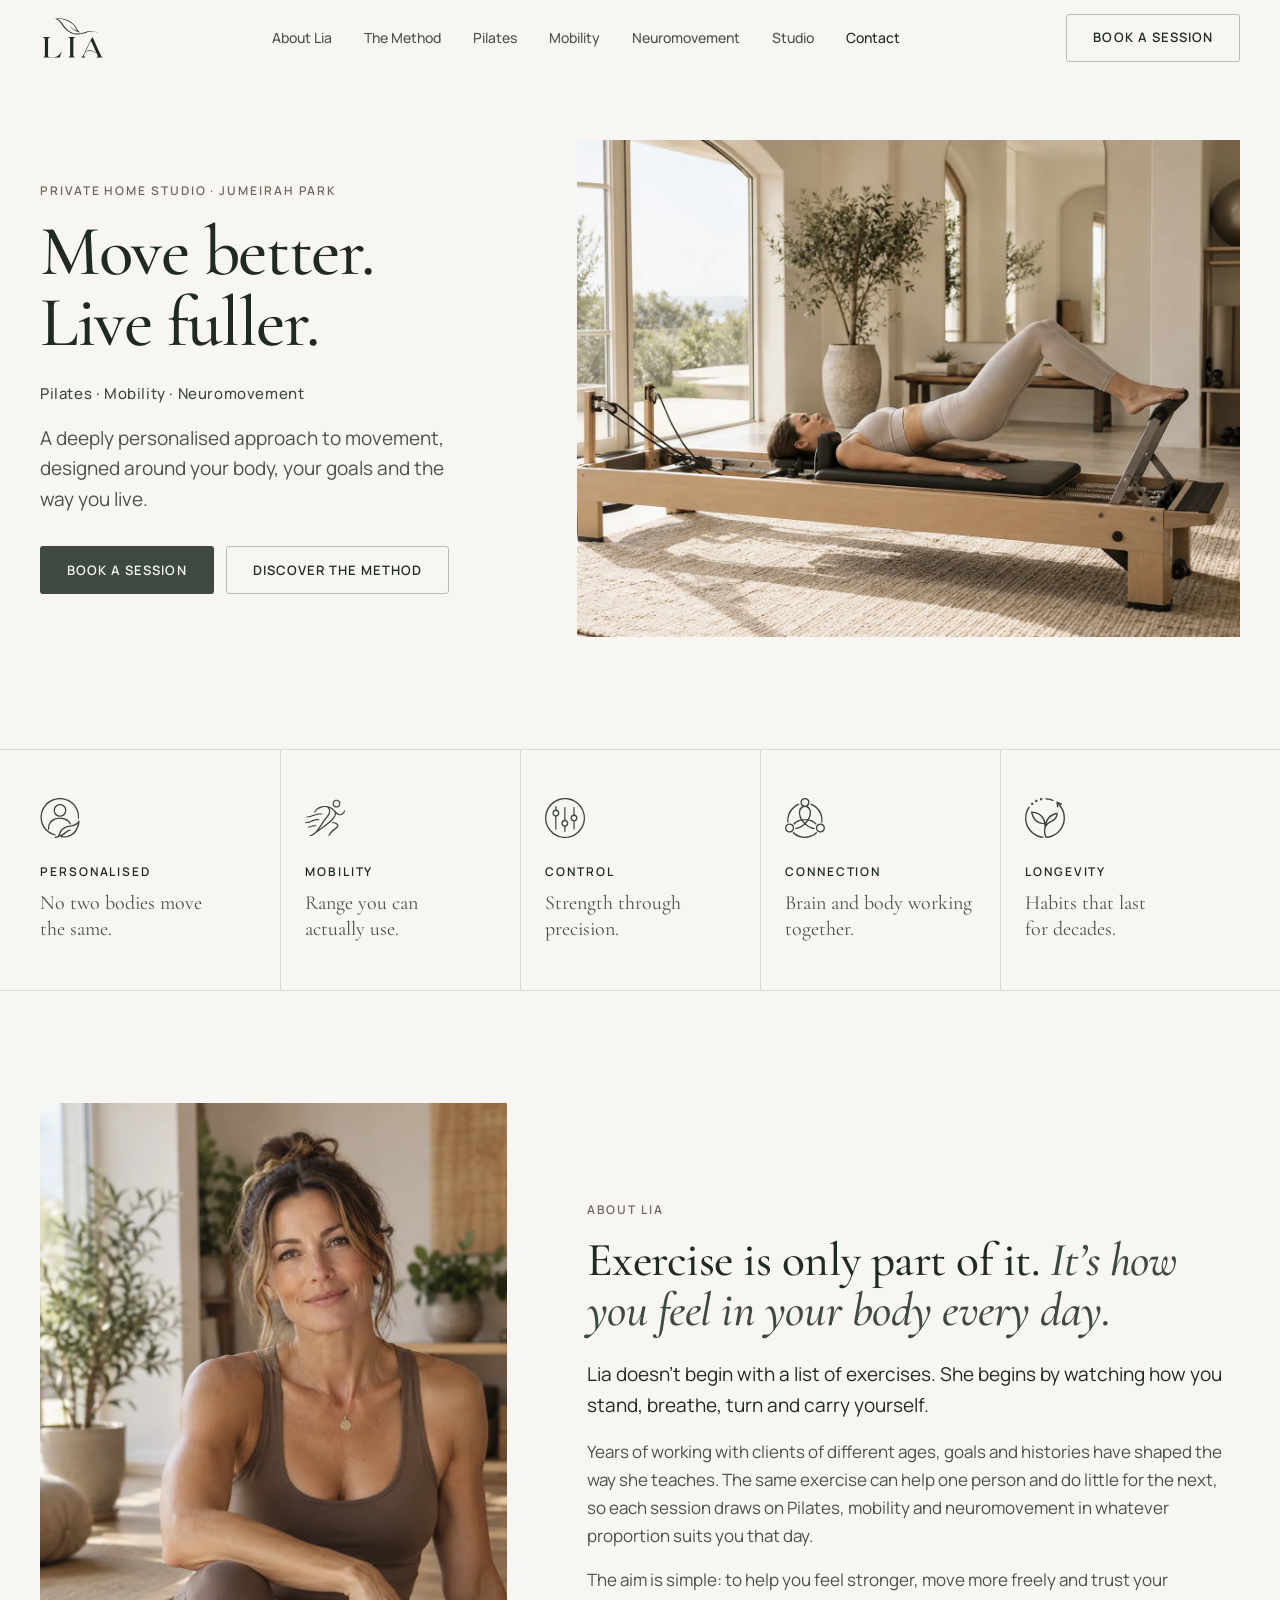
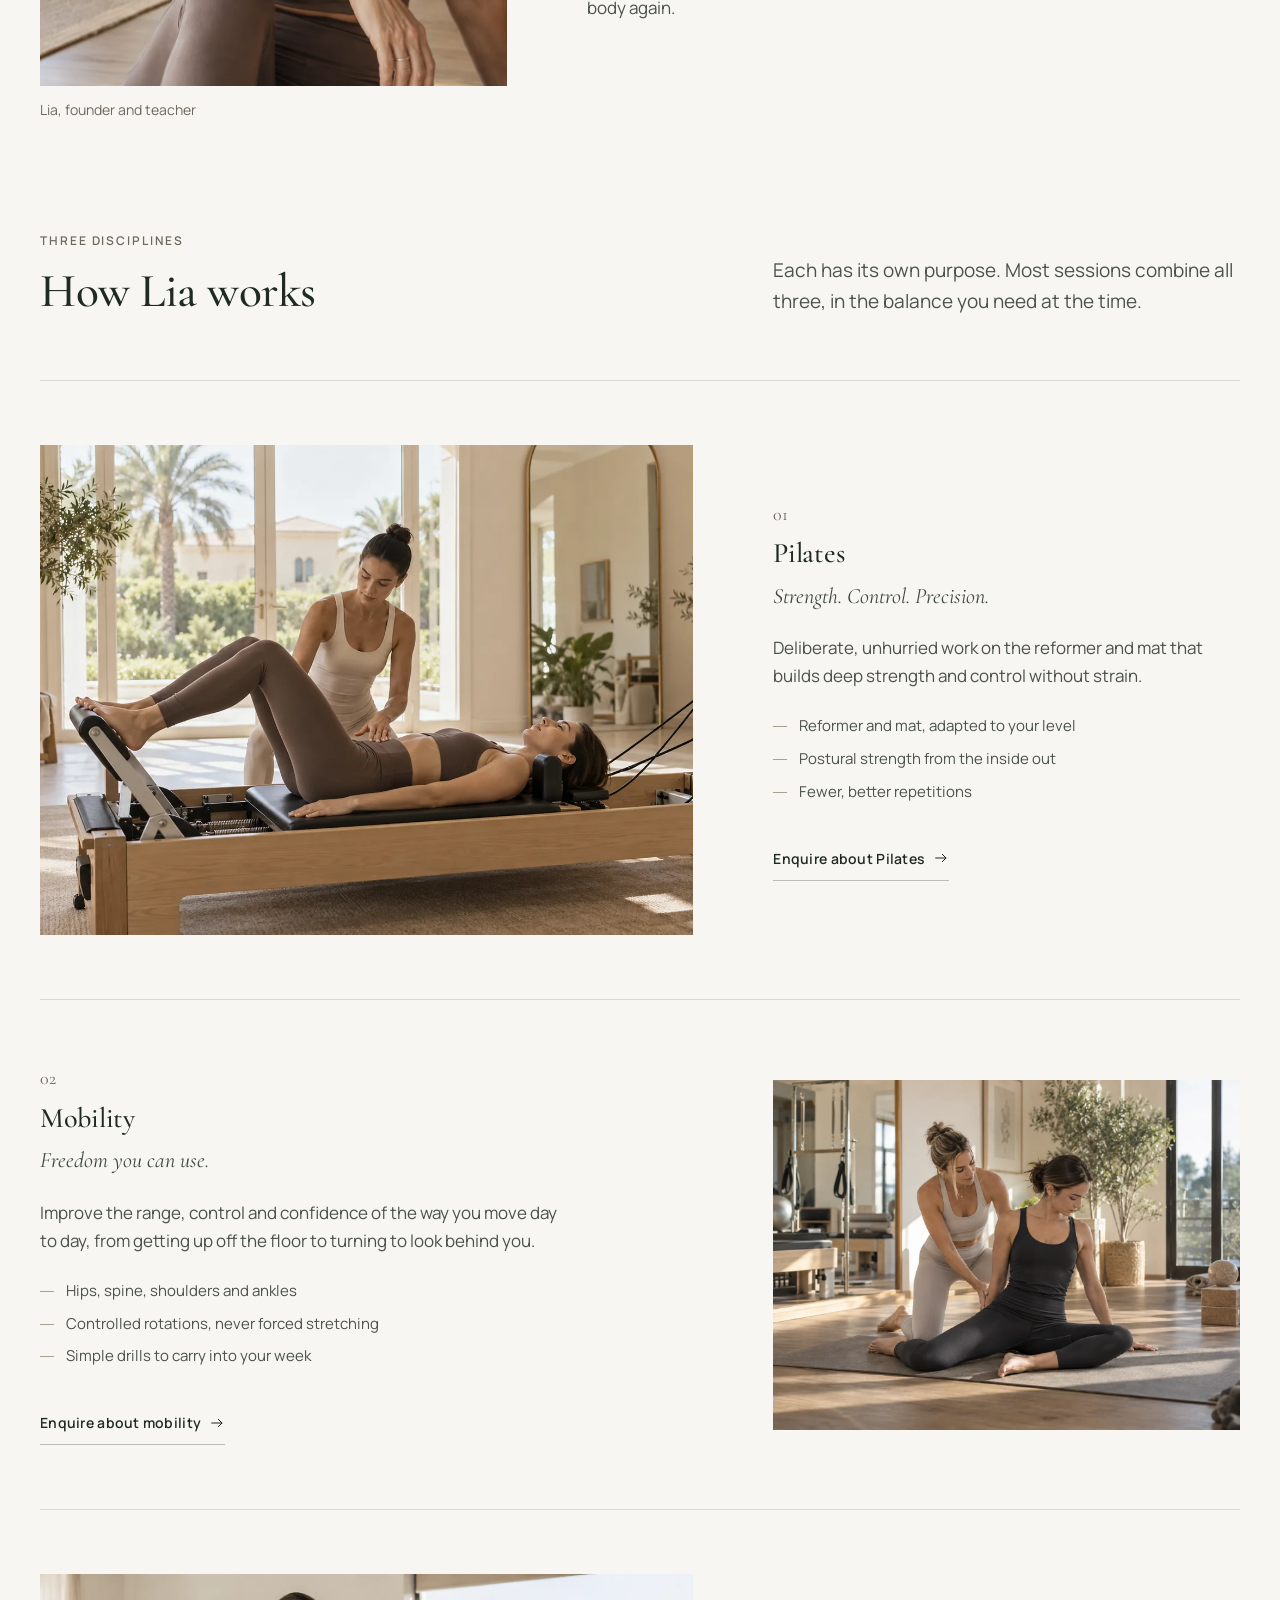
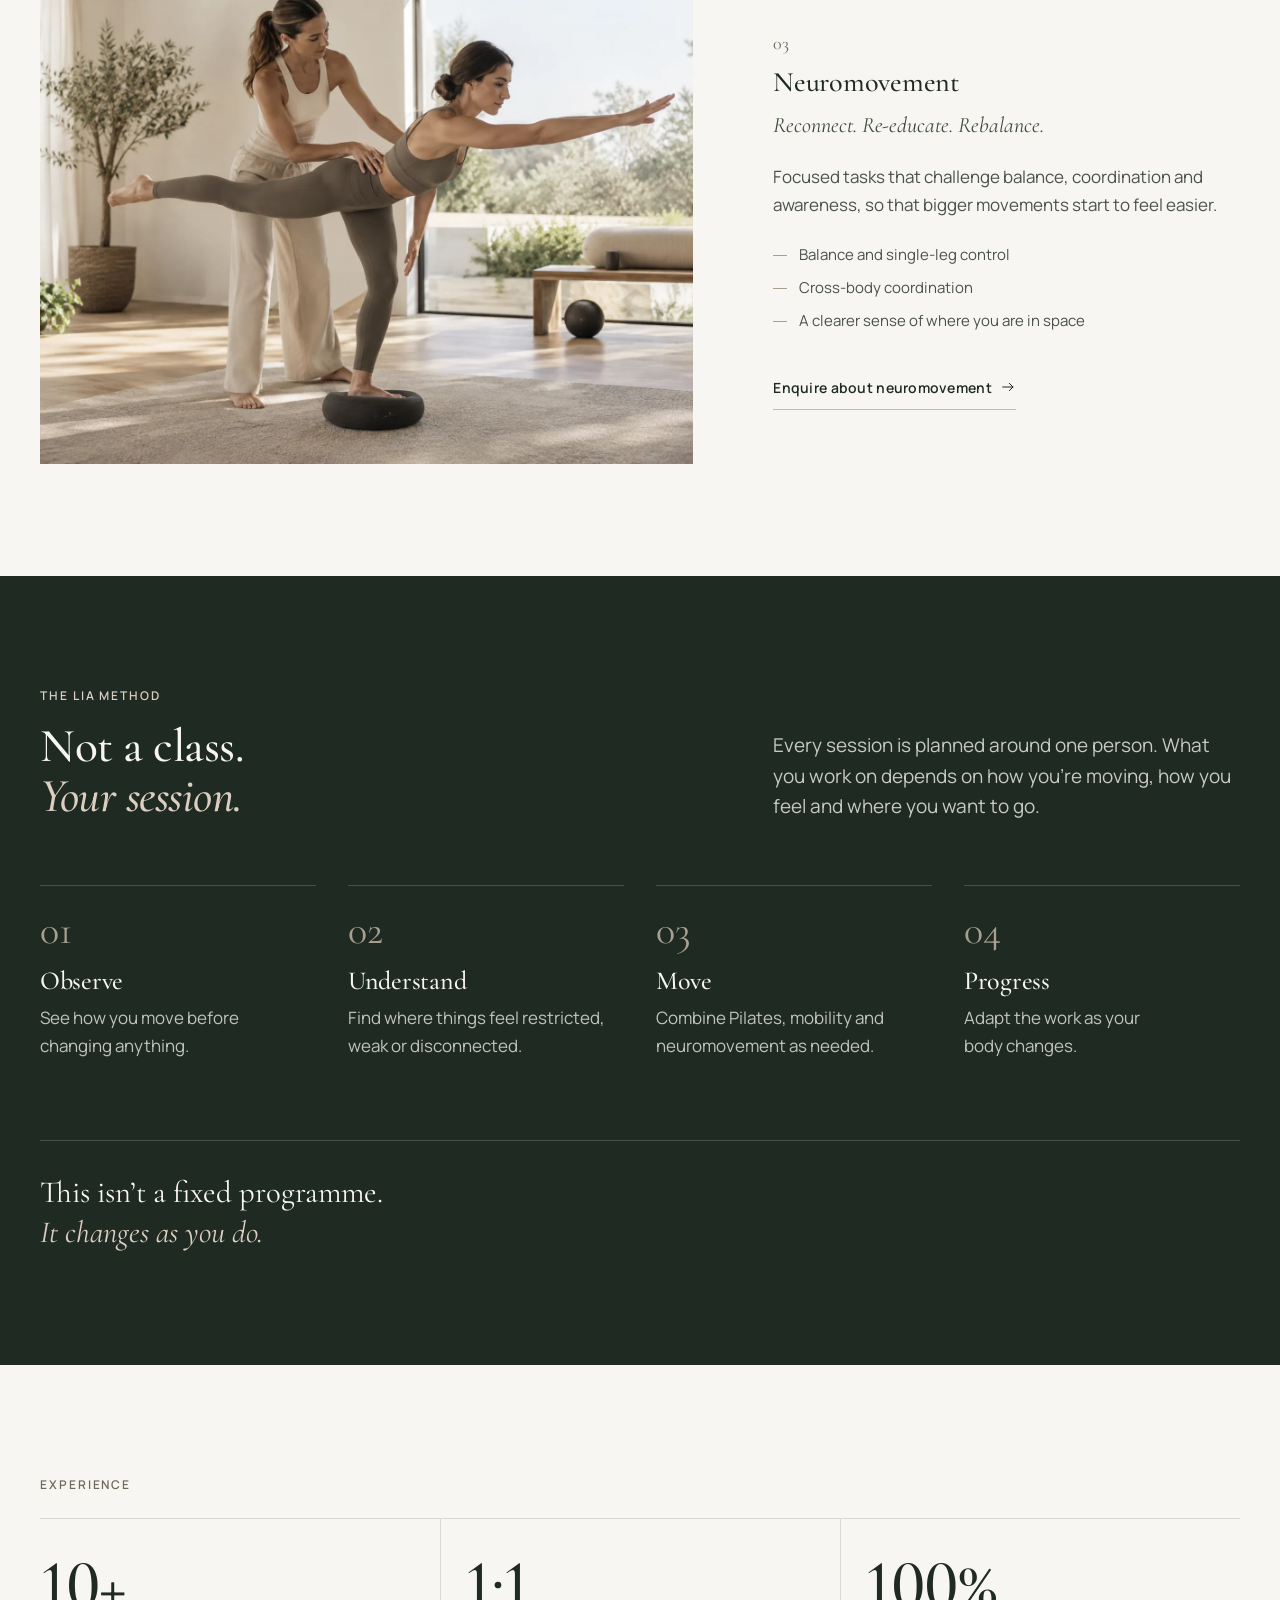
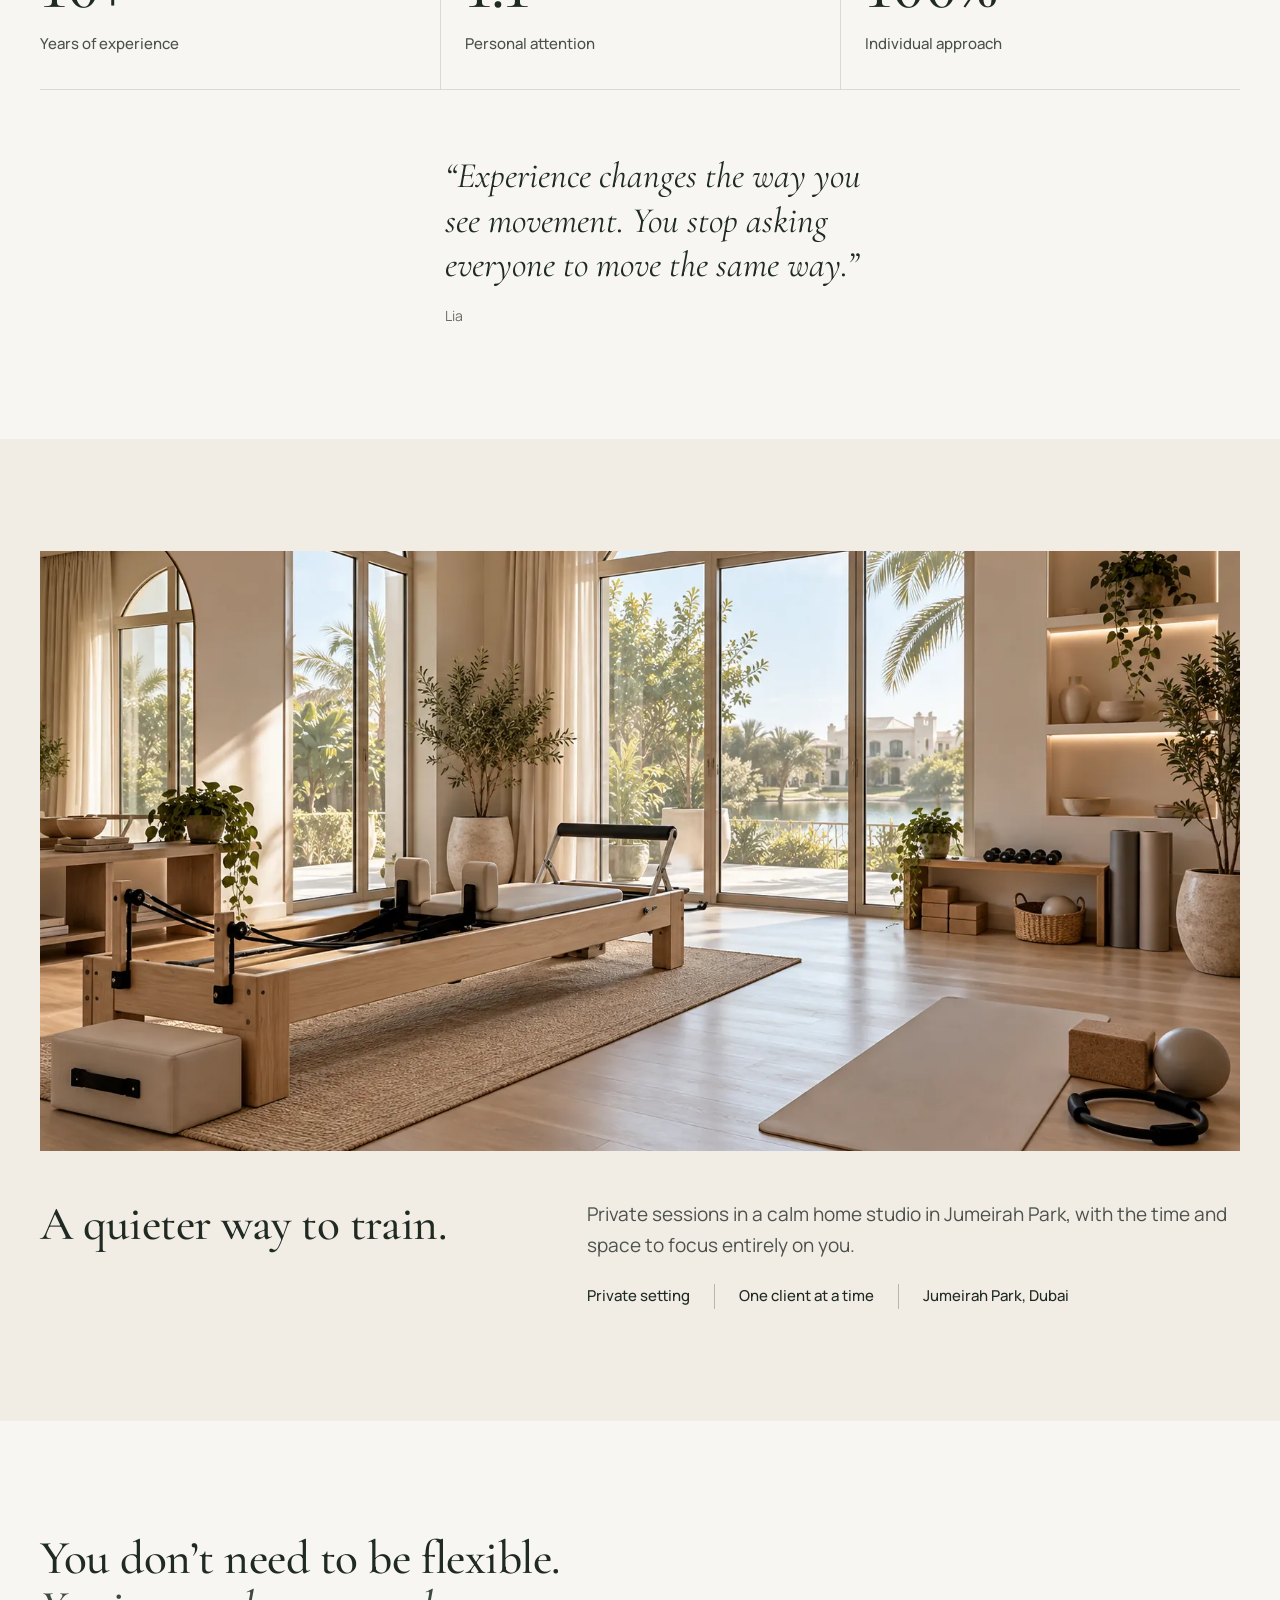
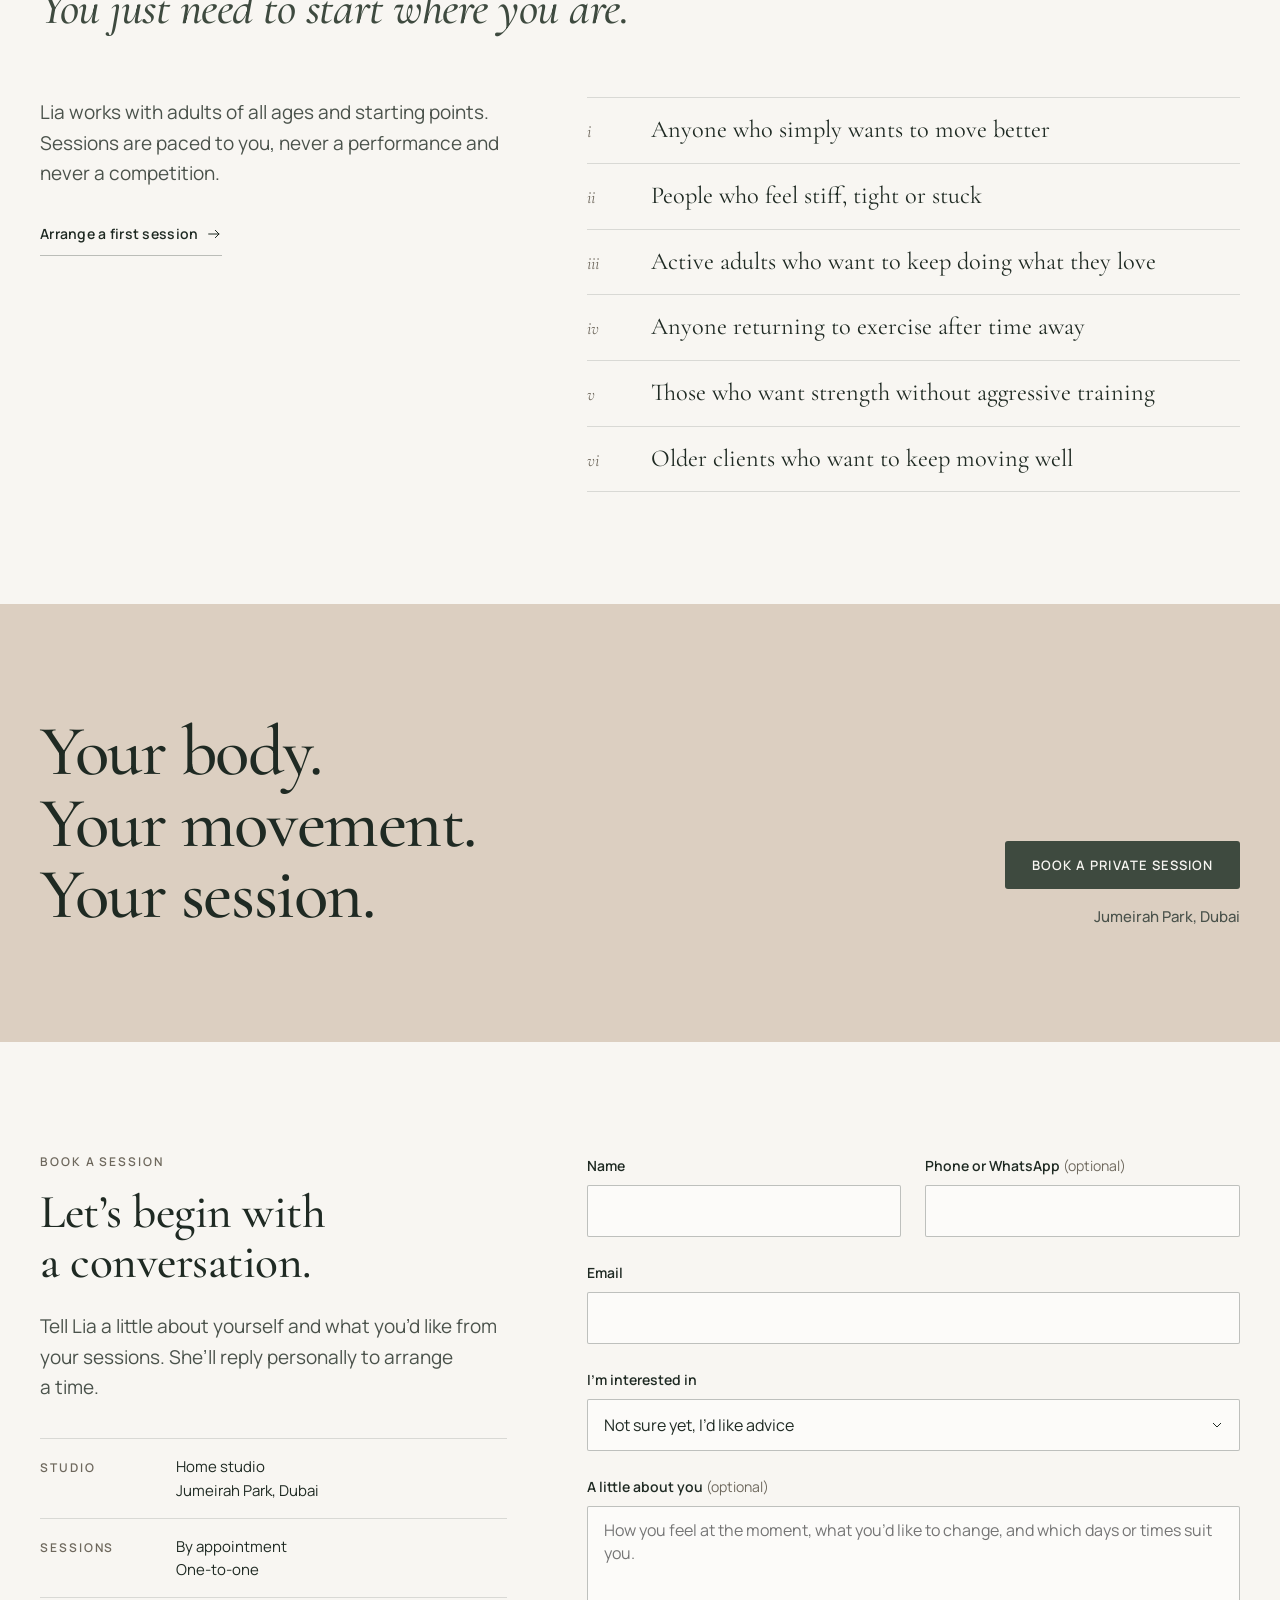
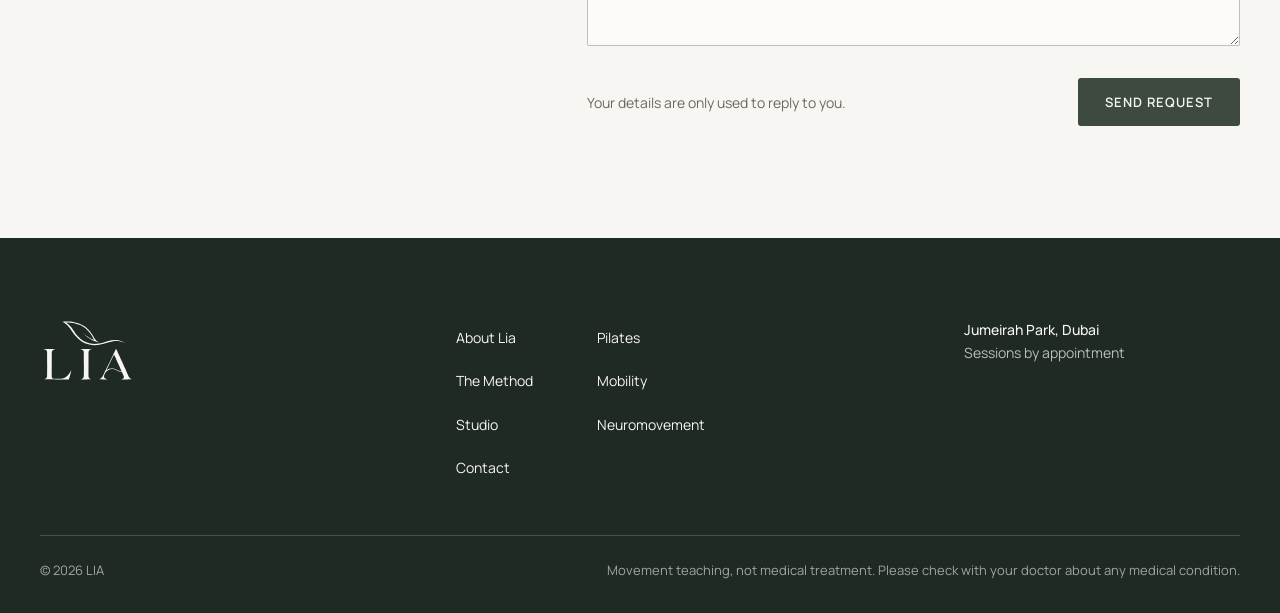
==== commit ca8ceda3: "Art-direction and QA pass: one type system, real spacing scale, cleaner copy Rebuilds the stylesheet" ====
--- a/index.html
+++ b/index.html
@@ -3,397 +3,348 @@
 <head>
 <meta charset="utf-8">
 <meta name="viewport" content="width=device-width, initial-scale=1, viewport-fit=cover">
-<title>LIA — Pilates, Mobility &amp; Neuromovement · Private home studio, Jumeirah Park, Dubai</title>
-<meta name="description" content="Private, deeply personalised Pilates, mobility and neuromovement sessions with Lia, in a calm home studio in Jumeirah Park, Dubai.">
+<title>LIA — Pilates, Mobility &amp; Neuromovement · Jumeirah Park, Dubai</title>
+<meta name="description" content="One-to-one Pilates, mobility and neuromovement sessions with Lia, in a calm home studio in Jumeirah Park, Dubai.">
 <meta name="theme-color" content="#F8F6F2">
 <link rel="icon" href="/favicon.ico" sizes="32x32">
 <link rel="icon" href="/assets/favicon/favicon.svg" type="image/svg+xml">
-<link rel="icon" href="/assets/favicon/favicon-32.png" sizes="32x32" type="image/png">
-<link rel="icon" href="/assets/favicon/favicon-16.png" sizes="16x16" type="image/png">
 <link rel="apple-touch-icon" href="/assets/favicon/apple-touch-icon.png">
 <link rel="manifest" href="/site.webmanifest">
 <meta property="og:title" content="LIA — Pilates · Mobility · Neuromovement">
-<meta property="og:description" content="Private, personalised movement sessions in a home studio in Jumeirah Park, Dubai.">
+<meta property="og:description" content="One-to-one sessions in a home studio in Jumeirah Park, Dubai.">
 <meta property="og:image" content="/assets/images/hero.webp">
 <meta property="og:type" content="website">
 <link rel="preload" href="/assets/fonts/cormorant-garamond.woff2" as="font" type="font/woff2" crossorigin>
-<link rel="preload" href="/assets/fonts/hanken-grotesk.woff2" as="font" type="font/woff2" crossorigin>
+<link rel="preload" href="/assets/fonts/manrope.woff2" as="font" type="font/woff2" crossorigin>
 <link rel="preload" as="image" href="/assets/images/hero.webp" fetchpriority="high">
 <style>
 [hidden]{display:none!important}
+
+/* ── Fonts: one serif, one sans ─────────────────────────────── */
 @font-face{font-family:"Cormorant Garamond";src:url(/assets/fonts/cormorant-garamond.woff2) format("woff2");font-weight:300 700;font-style:normal;font-display:swap}
 @font-face{font-family:"Cormorant Garamond";src:url(/assets/fonts/cormorant-garamond-italic.woff2) format("woff2");font-weight:300 700;font-style:italic;font-display:swap}
-@font-face{font-family:"Hanken Grotesk";src:url(/assets/fonts/hanken-grotesk.woff2) format("woff2");font-weight:100 900;font-style:normal;font-display:swap}
-@font-face{font-family:"Mrs Saint Delafield";src:url(/assets/fonts/mrs-saint-delafield.woff2) format("woff2");font-weight:400;font-style:normal;font-display:swap}
+@font-face{font-family:"Manrope";src:url(/assets/fonts/manrope.woff2) format("woff2");font-weight:200 800;font-style:normal;font-display:swap}
+
+/* ── Tokens ─────────────────────────────────────────────────── */
 :root{
-  --charcoal:#1F2A23; --olive:#3E4A3F; --taupe:#A89F8F; --cream:#DCCFC1; --offwhite:#F8F6F2;
-  --paper:#F3EFE8; --line:rgba(31,42,35,.14); --muted:#5B6158;
-  --serif:"Cormorant Garamond","Cormorant",Georgia,"Times New Roman",serif;
-  --sans:"Hanken Grotesk","Helvetica Neue",Helvetica,Arial,sans-serif;
-  --script:"Mrs Saint Delafield","Snell Roundhand",cursive;
-  --s1:4px;--s2:8px;--s3:12px;--s4:16px;--s5:24px;--s6:32px;--s7:48px;--s8:64px;--s9:96px;--s10:128px;
-  --gutter:clamp(20px,5vw,64px);
-  --max:1360px;
-  --section:clamp(80px,11vw,152px);
-  --ease:cubic-bezier(.23,1,.32,1);
-  --header-h:76px;
-}
+  --ink:#1F2A23;
+  --olive:#3E4A3F;
+  --taupe:#A89F8F;
+  --cream:#DCCFC1;
+  --paper:#F8F6F2;
+  --sand:#F1ECE4;
+  --text-2:#4A524B;          /* secondary text, 7.6:1 on paper */
+  --label:#6E685D;           /* small labels, 5.1:1 on paper */
+  --line:rgba(31,42,35,.14);
+  --line-strong:rgba(31,42,35,.28);
+  --line-dark:rgba(248,246,242,.18);
+
+  --serif:"Cormorant Garamond",Georgia,"Times New Roman",serif;
+  --sans:"Manrope","Helvetica Neue",Helvetica,Arial,sans-serif;
+
+  --space-1:4px; --space-2:8px; --space-3:12px; --space-4:16px; --space-5:24px;
+  --space-6:32px; --space-7:48px; --space-8:64px; --space-9:80px; --space-10:96px; --space-11:120px;
+
+  --container:1280px;
+  --gutter:20px;
+  --section:56px;
+  --intro-gap:var(--space-7);
+  --header-h:64px;
+
+  --fs-body:16px;
+  --fs-small:14px;
+  --fs-label:12px;
+  --fs-lead:17px;
+  --fs-h1:clamp(44px,4vw + 20px,76px);
+  --fs-h2:clamp(34px,3.7vw,54px);
+  --fs-h3:clamp(26px,2.2vw,32px);
+
+  --radius:3px;
+  --dur:200ms;
+  --ease:cubic-bezier(.25,.6,.3,1);
+}
+@media (min-width:768px){:root{--gutter:28px;--section:80px;--fs-body:17px;--fs-lead:18px}}
+@media (min-width:1100px){:root{--gutter:40px;--section:112px;--intro-gap:var(--space-8);--header-h:76px;--fs-lead:19px}}
+
+/* ── Base ───────────────────────────────────────────────────── */
 *,*::before,*::after{box-sizing:border-box}
-html{-webkit-text-size-adjust:100%;scroll-behavior:smooth;scroll-padding-top:var(--header-h)}
-body{margin:0;background:var(--offwhite);color:var(--charcoal);font-family:var(--sans);font-weight:400;font-size:clamp(16px,1.05vw,17px);line-height:1.65;-webkit-font-smoothing:antialiased;text-rendering:optimizeLegibility;overflow-x:hidden}
+html{-webkit-text-size-adjust:100%;scroll-behavior:smooth;scroll-padding-top:calc(var(--header-h) + var(--space-4))}
+body{margin:0;background:var(--paper);color:var(--ink);font-family:var(--sans);font-size:var(--fs-body);line-height:1.65;font-weight:400;-webkit-font-smoothing:antialiased;text-rendering:optimizeLegibility;overflow-x:hidden}
 img{display:block;max-width:100%;height:auto}
 a{color:inherit;text-decoration:none}
 button,input,select,textarea{font:inherit;color:inherit}
-h1,h2,h3,h4{font-family:var(--serif);font-weight:400;margin:0;line-height:1.08;letter-spacing:-.01em;text-wrap:balance}
-p{margin:0;text-wrap:pretty}
-ul,ol{margin:0;padding:0;list-style:none}
-:focus-visible{outline:2px solid var(--olive);outline-offset:3px;border-radius:2px}
-.skip{position:absolute;left:var(--s4);top:-60px;z-index:100;background:var(--charcoal);color:var(--offwhite);padding:var(--s3) var(--s4);transition:top .2s var(--ease)}
-.skip:focus{top:var(--s4)}
-.wrap{width:100%;max-width:var(--max);margin-inline:auto;padding-inline:var(--gutter)}
-.eyebrow{font-family:var(--sans);font-size:11.5px;font-weight:500;letter-spacing:.32em;text-transform:uppercase;color:var(--olive)}
-.disciplines-line{font-size:12px;letter-spacing:.34em;text-transform:uppercase;font-weight:400;color:var(--charcoal);display:flex;flex-wrap:wrap;align-items:center;gap:var(--s2) var(--s4)}
-@media (max-width:599px){.disciplines-line{letter-spacing:.2em;font-size:11px;gap:var(--s2) var(--s3)}}
-.disciplines-line i{width:3px;height:3px;border-radius:50%;background:currentColor;display:inline-block;opacity:.7}
-.script{font-family:var(--script);font-weight:400;line-height:1;letter-spacing:0}
-.rule{width:48px;height:1px;background:currentColor;opacity:.5;border:0;margin:0}
-.lead{font-size:clamp(17px,1.35vw,19px);line-height:1.6;color:var(--muted);max-width:44ch}
-
-/* buttons */
-.btn{display:inline-flex;align-items:center;justify-content:center;gap:var(--s3);min-height:52px;padding:0 var(--s6);border-radius:999px;font-size:12px;font-weight:500;letter-spacing:.22em;text-transform:uppercase;border:1px solid transparent;cursor:pointer;transition:background-color .25s var(--ease),color .25s var(--ease),border-color .25s var(--ease),transform .16s var(--ease);white-space:nowrap}
-.btn:active{transform:scale(.97)}
-.btn svg{width:16px;height:16px;transition:transform .25s var(--ease)}
-.btn--dark{background:var(--olive);color:var(--offwhite)}
-.btn--ghost{border-color:rgba(31,42,35,.35);color:var(--charcoal)}
-.btn--light{background:var(--offwhite);color:var(--charcoal)}
-.btn--outline-light{border-color:rgba(248,246,242,.55);color:var(--offwhite)}
+h1,h2,h3,p,ul,ol,dl,dd,figure,blockquote{margin:0;padding:0}
+ul,ol{list-style:none}
+h1,h2,h3{font-family:var(--serif);font-weight:500;letter-spacing:-.01em;text-wrap:balance}
+p{text-wrap:pretty}
+:focus-visible{outline:2px solid var(--olive);outline-offset:3px}
+.skip{position:absolute;left:var(--space-4);top:-80px;z-index:100;background:var(--ink);color:var(--paper);padding:var(--space-3) var(--space-4)}
+.skip:focus{top:var(--space-4)}
+
+.container{width:100%;max-width:calc(var(--container) + 2 * var(--gutter));margin-inline:auto;padding-inline:var(--gutter)}
+.section{padding-block:var(--section)}
+.line{display:block}       /* a deliberate line in a designed heading or address */
+
+/* ── Type roles ─────────────────────────────────────────────── */
+.h1{font-size:var(--fs-h1);line-height:1;letter-spacing:-.02em}
+.h2{font-size:var(--fs-h2);line-height:1.06}
+.h3{font-size:var(--fs-h3);line-height:1.15}
+.eyebrow{font-family:var(--sans);font-size:var(--fs-label);font-weight:600;letter-spacing:.16em;text-transform:uppercase;color:var(--label);line-height:1.4}
+.eyebrow + .h1,.eyebrow + .h2{margin-top:var(--space-4)}
+.lead{font-size:var(--fs-lead);line-height:1.6;color:var(--text-2);max-width:60ch}
+.prose{display:grid;gap:var(--space-4);color:var(--text-2)}
+.prose p{max-width:64ch}
+em{font-style:italic}
+
+/* ── Buttons & links: one system ────────────────────────────── */
+.btn{display:inline-flex;align-items:center;justify-content:center;gap:var(--space-3);min-height:48px;padding:0 26px;border:1px solid transparent;border-radius:var(--radius);font-size:13px;font-weight:600;letter-spacing:.08em;text-transform:uppercase;line-height:1;white-space:nowrap;cursor:pointer;transition:background-color var(--dur) var(--ease),border-color var(--dur) var(--ease),color var(--dur) var(--ease)}
+.btn--primary{background:var(--olive);color:var(--paper)}
+.btn--secondary{border-color:var(--line-strong);color:var(--ink);background:transparent}
+.btn[disabled]{opacity:.6;cursor:progress}
+.link{display:inline-flex;align-items:center;gap:var(--space-2);min-height:44px;font-size:14px;font-weight:600;letter-spacing:.02em;color:var(--ink);border-bottom:1px solid var(--line-strong);transition:border-color var(--dur) var(--ease)}
+.link svg{width:16px;height:16px;transition:transform var(--dur) var(--ease)}
 @media (hover:hover) and (pointer:fine){
-  .btn--dark:hover{background:var(--charcoal)}
-  .btn--ghost:hover{border-color:var(--charcoal);background:rgba(31,42,35,.04)}
-  .btn--light:hover{background:var(--cream)}
-  .btn:hover svg{transform:translateX(3px)}
-}
-.link-arrow{display:inline-flex;align-items:center;gap:var(--s3);font-size:12px;font-weight:500;letter-spacing:.22em;text-transform:uppercase;padding-block:var(--s3);border-bottom:1px solid rgba(31,42,35,.3);transition:border-color .25s var(--ease)}
-.link-arrow svg{width:16px;height:16px;transition:transform .25s var(--ease)}
-@media (hover:hover) and (pointer:fine){.link-arrow:hover{border-color:var(--charcoal)}.link-arrow:hover svg{transform:translateX(3px)}}
-
-/* header */
-.header{position:fixed;inset:0 0 auto;z-index:50;height:var(--header-h);transition:background-color .35s var(--ease),box-shadow .35s var(--ease),transform .35s var(--ease)}
-.header.is-solid{background:rgba(248,246,242,.94);-webkit-backdrop-filter:saturate(1.2) blur(10px);backdrop-filter:saturate(1.2) blur(10px);box-shadow:0 1px 0 var(--line)}
-.header__in{height:100%;display:flex;align-items:center;justify-content:space-between;gap:var(--s5)}
-.brand{display:flex;align-items:center;gap:var(--s3);min-height:44px}
-.brand img{height:50px;width:auto}
-.nav{display:none}
-.nav ul{display:flex;gap:clamp(14px,1.6vw,28px)}
-.nav a{font-size:13px;letter-spacing:.04em;padding-block:var(--s3);position:relative;color:var(--charcoal)}
-.nav a::after{content:"";position:absolute;left:0;right:0;bottom:6px;height:1px;background:currentColor;transform:scaleX(0);transform-origin:left;transition:transform .3s var(--ease)}
-.nav a[aria-current="true"]::after{transform:scaleX(1)}
-@media (hover:hover) and (pointer:fine){.nav a:hover::after{transform:scaleX(1)}}
-.header__cta{display:none}
-.burger{width:48px;height:48px;display:grid;place-items:center;background:none;border:0;cursor:pointer;margin-right:-12px}
-.burger span{display:block;width:24px;height:1px;background:var(--charcoal);position:relative;transition:background-color .2s}
-.burger span::before,.burger span::after{content:"";position:absolute;left:0;width:24px;height:1px;background:var(--charcoal);transition:transform .3s var(--ease)}
+  .btn--primary:hover{background:var(--ink)}
+  .btn--secondary:hover{border-color:var(--ink)}
+  .link:hover{border-color:var(--ink)}
+  .link:hover svg{transform:translateX(3px)}
+}
+
+/* ── Header ─────────────────────────────────────────────────── */
+.header{position:sticky;top:0;z-index:50;height:var(--header-h);background:rgba(248,246,242,.96);border-bottom:1px solid transparent;transition:border-color var(--dur) var(--ease)}
+@supports (backdrop-filter:blur(8px)){.header{background:rgba(248,246,242,.88);backdrop-filter:blur(8px)}}
+.header.is-scrolled{border-color:var(--line)}
+.header__in{height:100%;display:flex;align-items:center;justify-content:space-between;gap:var(--space-6)}
+.brand{display:flex;align-items:center;min-height:44px}
+.brand img{height:36px;width:auto}
+.nav,.header__cta{display:none}
+.nav ul{display:flex;gap:var(--space-6)}
+.nav a{display:block;padding-block:var(--space-3);font-size:14px;font-weight:500;color:var(--text-2);transition:color var(--dur) var(--ease)}
+.nav a[aria-current="true"]{color:var(--ink)}
+@media (hover:hover) and (pointer:fine){.nav a:hover{color:var(--ink)}}
+.burger{width:44px;height:44px;margin-right:-10px;display:grid;place-items:center;background:none;border:0;cursor:pointer}
+.burger span,.burger span::before,.burger span::after{display:block;width:22px;height:1.5px;background:var(--ink);transition:transform var(--dur) var(--ease),background-color var(--dur)}
+.burger span{position:relative}
+.burger span::before,.burger span::after{content:"";position:absolute;left:0}
 .burger span::before{top:-7px}.burger span::after{top:7px}
 .menu-open .burger span{background:transparent}
 .menu-open .burger span::before{transform:translateY(7px) rotate(45deg)}
 .menu-open .burger span::after{transform:translateY(-7px) rotate(-45deg)}
-@media (min-width:1200px){
+@media (min-width:1100px){.brand img{height:44px}}
+@media (min-width:1180px){
   .nav,.header__cta{display:flex}
   .burger{display:none}
-  .header__cta{min-height:44px;padding:0 var(--s5);font-size:11px}
 }
 
 /* mobile menu */
-.menu{position:fixed;inset:0;z-index:45;background:var(--offwhite);padding:calc(var(--header-h) + var(--s6)) var(--gutter) var(--s7);display:flex;flex-direction:column;justify-content:space-between;opacity:0;visibility:hidden;transition:opacity .3s var(--ease),visibility 0s linear .3s;overflow-y:auto}
-.menu-open .menu{opacity:1;visibility:visible;transition:opacity .3s var(--ease)}
-.menu ul{display:flex;flex-direction:column}
+.menu{position:fixed;inset:var(--header-h) 0 0;z-index:45;background:var(--paper);padding:var(--space-6) var(--gutter) var(--space-7);display:flex;flex-direction:column;justify-content:space-between;gap:var(--space-7);overflow-y:auto;opacity:0;visibility:hidden;transition:opacity var(--dur) var(--ease),visibility 0s linear var(--dur)}
+.menu-open .menu{opacity:1;visibility:visible;transition:opacity var(--dur) var(--ease)}
 .menu li{border-bottom:1px solid var(--line)}
-.menu ul a{display:flex;align-items:baseline;justify-content:space-between;font-family:var(--serif);font-size:clamp(28px,7vw,40px);line-height:1.1;padding-block:var(--s3);min-height:56px}
-.menu ul a small{font-family:var(--sans);font-size:11px;letter-spacing:.2em;color:var(--taupe)}
-.menu li{opacity:0;transform:translateY(8px);transition:opacity .4s var(--ease),transform .4s var(--ease)}
-.menu-open .menu li{opacity:1;transform:none}
-.menu-open .menu li:nth-child(2){transition-delay:.03s}.menu-open .menu li:nth-child(3){transition-delay:.06s}.menu-open .menu li:nth-child(4){transition-delay:.09s}.menu-open .menu li:nth-child(5){transition-delay:.12s}.menu-open .menu li:nth-child(6){transition-delay:.15s}.menu-open .menu li:nth-child(7){transition-delay:.18s}.menu-open .menu li:nth-child(8){transition-delay:.21s}
-.menu__foot{display:flex;flex-direction:column;gap:var(--s5);margin-top:var(--s7)}
-.menu__foot .btn{width:100%}
-.menu__foot p{font-size:12px;letter-spacing:.24em;text-transform:uppercase;color:var(--muted)}
+.menu ul a{display:flex;align-items:center;min-height:56px;font-family:var(--serif);font-size:28px;font-weight:500}
+.menu__foot{display:grid;gap:var(--space-4)}
+.menu__foot p{font-size:var(--fs-small);color:var(--label)}
 .menu-open{overflow:hidden}
-.menu-open .header{background:var(--offwhite);box-shadow:none}
-
-/* hero */
-.hero{position:relative;padding-top:var(--header-h);background:var(--offwhite)}
-.hero__grid{display:grid;gap:var(--s7);padding-top:clamp(32px,6vw,72px);padding-bottom:var(--s8)}
-.hero__copy{display:flex;flex-direction:column;align-items:flex-start;gap:var(--s5)}
-.hero h1{font-size:clamp(52px,13.5vw,118px);font-weight:300;line-height:.94;letter-spacing:-.015em;text-transform:uppercase}
-.hero h1 span{display:block}
-@media (min-width:900px){.hero h1 span{white-space:nowrap}}
-.hero .rule{margin-top:var(--s2)}
-.hero__ctas{display:flex;flex-wrap:wrap;gap:var(--s3);margin-top:var(--s3);width:100%}
-.hero__media{position:relative;margin-inline:calc(var(--gutter) * -1)}
-.hero__media figure{margin:0;position:relative;aspect-ratio:1/1;overflow:hidden;background:var(--cream)}
-.hero__media img{width:100%;height:100%;object-fit:cover;object-position:84% 60%}
-.hero__media::after{content:"";position:absolute;inset:0;background:linear-gradient(180deg,transparent 55%,rgba(31,42,35,.42));pointer-events:none}
-.hero__words{position:absolute;right:var(--s5);top:var(--s6);z-index:2;display:flex;flex-direction:column;gap:var(--s4);text-align:right;font-size:11px;letter-spacing:.32em;text-transform:uppercase;color:var(--olive)}
-.hero__place{position:absolute;z-index:2;right:var(--s5);bottom:var(--s5);text-align:right;font-size:11px;line-height:1.7;letter-spacing:.3em;text-transform:uppercase;color:var(--offwhite)}
-@media (max-width:599px){.hero__ctas .btn{flex:1 1 100%}.hero__words{display:none}}
-@media (min-width:600px) and (max-width:899px){.hero__media figure{aspect-ratio:3/2}}
+.menu-open .header{border-color:var(--line);background:var(--paper)}
+
+/* ── Hero ───────────────────────────────────────────────────── */
+.hero{padding-block:var(--space-7) var(--section)}
+.hero__grid{display:grid;gap:var(--space-7)}
+.hero__sub{margin-top:var(--space-5);font-size:15px;font-weight:500;letter-spacing:.04em;color:var(--olive)}
+.hero .lead{margin-top:var(--space-4);max-width:36ch}
+.hero__ctas{display:flex;flex-wrap:wrap;gap:var(--space-3);margin-top:var(--space-6)}
+.hero__media{margin-inline:calc(var(--gutter) * -1)}
+.hero__media img{width:100%;aspect-ratio:4/3;object-fit:cover;object-position:62% 55%;background:var(--cream)}
+@media (max-width:479px){.hero__ctas .btn{flex:1 1 100%}}
+@media (min-width:768px){.hero__media{margin-inline:0}}
+@media (min-width:1000px){
+  .hero{padding-top:var(--space-8)}
+  .hero__grid{grid-template-columns:minmax(0,5fr) minmax(0,7fr);align-items:center;gap:var(--space-8)}
+}
+/* phone held sideways: short and wide */
+@media (orientation:landscape) and (max-height:500px){
+  .hero{padding-top:var(--space-6)}
+  .hero__grid{grid-template-columns:1fr 1fr;align-items:center;gap:var(--space-6)}
+  .hero__media{margin:0}
+  .hero .h1{font-size:44px}
+}
+
+/* ── Principles strip ───────────────────────────────────────── */
+.principles{border-block:1px solid var(--line)}
+.principles ul{display:grid}
+.principle{display:grid;grid-template-columns:40px 1fr;column-gap:var(--space-5);align-items:center;padding-block:var(--space-5);border-top:1px solid var(--line)}
+.principle:first-child{border-top:0}
+.principle svg{width:40px;height:40px;color:var(--olive);grid-row:span 2}
+.principle h3{font-family:var(--sans);font-size:var(--fs-label);font-weight:600;letter-spacing:.16em;text-transform:uppercase;color:var(--ink)}
+.principle p{font-family:var(--serif);font-size:20px;line-height:1.3;color:var(--text-2)}
+@media (min-width:640px){
+  .principles ul{grid-template-columns:1fr 1fr;column-gap:var(--space-6)}
+  .principle:nth-child(2){border-top:0}
+}
+@media (min-width:1100px){
+  .principles ul{grid-template-columns:repeat(5,1fr);column-gap:0}
+  .principle{grid-template-columns:1fr;align-content:start;row-gap:var(--space-2);padding:var(--space-7) var(--space-5);border-top:0;border-left:1px solid var(--line)}
+  .principle:first-child{border-left:0;padding-left:0}
+  .principle:last-child{padding-right:0}
+  .principle svg{grid-row:auto;margin-bottom:var(--space-4)}
+}
+
+/* ── About ──────────────────────────────────────────────────── */
+.about__grid{display:grid;gap:var(--space-7)}
+.about__portrait img{width:100%;aspect-ratio:4/5;object-fit:cover;background:var(--cream)}
+.about__portrait figcaption{margin-top:var(--space-3);font-size:var(--fs-small);color:var(--label)}
+.about .h2 em{color:var(--olive)}
+.about .prose{margin-top:var(--space-5)}
+.about .prose p:first-child{font-size:var(--fs-lead);color:var(--ink)}
+@media (min-width:768px){.about__grid{grid-template-columns:minmax(0,5fr) minmax(0,7fr);gap:var(--space-7);align-items:center}}
+@media (min-width:1100px){.about__grid{gap:var(--space-9)}}
+
+/* ── Disciplines ────────────────────────────────────────────── */
+.disciplines{padding-top:0}
+.section-intro{display:grid;gap:var(--space-5);padding-bottom:var(--intro-gap)}
+@media (min-width:900px){.section-intro{grid-template-columns:minmax(0,7fr) minmax(0,5fr);align-items:end;gap:var(--space-9)}}
+.discipline{display:grid;gap:var(--space-6);padding-block:var(--space-7);border-top:1px solid var(--line)}
+.discipline:last-child{padding-bottom:0}
+.discipline__media img{width:100%;aspect-ratio:4/3;object-fit:cover;background:var(--cream)}
+.discipline__body{display:flex;flex-direction:column;align-items:flex-start}
+.discipline__num{font-family:var(--serif);font-size:18px;color:var(--label)}
+.discipline .h3{margin-top:var(--space-2)}
+.discipline__statement{margin-top:var(--space-3);font-family:var(--serif);font-style:italic;font-size:22px;line-height:1.3;color:var(--olive)}
+.discipline__text{margin-top:var(--space-5);color:var(--text-2);max-width:52ch}
+.discipline__list{margin-top:var(--space-5);display:grid;gap:var(--space-2);font-size:15px;color:var(--text-2)}
+.discipline__list li{display:flex;gap:var(--space-3)}
+.discipline__list li::before{content:"";flex:none;width:14px;height:1px;margin-top:.8em;background:var(--taupe)}
+.discipline .link{margin-top:var(--space-6)}
 @media (min-width:900px){
-  .hero{min-height:100dvh;display:flex;flex-direction:column}
-  .hero__grid{flex:1;grid-template-columns:minmax(0,5fr) minmax(0,7fr);align-items:stretch;gap:clamp(32px,4vw,72px);padding-block:var(--s5) var(--s6)}
-  .hero__copy{justify-content:center;padding-block:var(--s7)}
-  .hero h1{font-size:clamp(50px,5.1vw,76px)}
-  .hero__media{margin:0}
-  .hero__media figure{aspect-ratio:auto;height:100%;min-height:560px;max-height:calc(100dvh - var(--header-h) - 48px)}
-}
-@media (min-width:900px) and (max-height:620px){.hero__media figure{min-height:420px}}
-/* iPhone landscape: short and wide — side by side, compact type */
-@media (orientation:landscape) and (max-height:500px){
-  .hero__grid{grid-template-columns:1fr 1fr;align-items:center;gap:var(--s6);padding-bottom:var(--s6)}
-  .hero__copy{gap:var(--s4)}
-  .hero h1{font-size:clamp(34px,5vw,52px)}
-  .hero h1 span{white-space:nowrap}
-  .disciplines-line{letter-spacing:.18em;font-size:10.5px;gap:var(--s2) var(--s3)}
-  .hero__ctas .btn{min-height:46px;padding:0 var(--s5)}
-  .hero__media{margin:0}
-  .hero__media figure{aspect-ratio:4/3}
-  .hero .lead{font-size:15px}
-  .hero__words{display:none}
-}
-
-/* philosophy */
-.pillars{border-block:1px solid var(--line);background:var(--paper)}
-.pillars ul{display:grid;grid-template-columns:1fr}
-.pillars li{display:grid;grid-template-columns:44px 1fr;gap:var(--s2) var(--s5);padding:var(--s6) 0;border-bottom:1px solid var(--line)}
-.pillars li:last-child{border-bottom:0}
-.pillars svg{width:40px;height:40px;color:var(--olive);grid-row:span 2}
-.pillars h3{font-family:var(--sans);font-size:12px;font-weight:500;letter-spacing:.3em;text-transform:uppercase;line-height:1.4;align-self:end}
-.pillars p{font-family:var(--serif);font-size:20px;line-height:1.35;color:var(--muted)}
-@media (min-width:600px){
-  .pillars ul{grid-template-columns:1fr 1fr}
-  .pillars li{border-bottom:1px solid var(--line)}
-  .pillars li:nth-child(odd){padding-right:var(--s6)}
-}
-@media (min-width:1100px){
-  .pillars ul{grid-template-columns:repeat(5,1fr)}
-  .pillars li{grid-template-columns:1fr;align-content:start;text-align:center;justify-items:center;border-bottom:0;padding:var(--s8) var(--s5);gap:var(--s3)}
-  .pillars li+li{border-left:1px solid var(--line)}
-  .pillars li:nth-child(odd){padding-right:var(--s5)}
-  .pillars svg{grid-row:auto;width:60px;height:60px;margin-bottom:var(--s4)}
-  .pillars p{font-size:19px;max-width:16ch}
-}
-
-/* statement / about */
-.statement{padding-block:var(--section)}
-.statement__grid{display:grid;gap:var(--s8)}
-.statement h2{font-size:clamp(38px,5.6vw,84px);font-weight:300;line-height:1.04}
-.statement h2 em{font-style:italic;color:var(--olive)}
-.statement__body{display:grid;gap:var(--s5);max-width:56ch}
-.statement__body p{color:var(--muted)}
-.statement__body p:nth-child(2){font-family:var(--serif);font-size:clamp(22px,2vw,26px);line-height:1.4;color:var(--charcoal)}
-.statement__sign{display:flex;align-items:center;gap:var(--s4);margin-top:var(--s3)}
-.statement__sign .script{font-size:52px;color:var(--olive)}
-.portrait{margin:0;position:relative}
-.portrait img{width:100%;aspect-ratio:4/5;object-fit:cover;background:var(--cream)}
-.portrait figcaption{margin-top:var(--s4);font-size:11px;letter-spacing:.28em;text-transform:uppercase;color:var(--muted)}
-@media (min-width:900px){
-  .statement__grid{grid-template-columns:minmax(0,7fr) minmax(0,5fr);gap:clamp(48px,7vw,120px);align-items:end}
-  .statement h2{grid-column:1/-1;max-width:18ch}
-  .statement__body{align-self:start;padding-top:var(--s5)}
-}
-
-/* disciplines */
-.disciplines{padding-block:0 var(--section)}
-.disciplines__head{display:flex;flex-wrap:wrap;align-items:end;justify-content:space-between;gap:var(--s5);padding-bottom:var(--s8);border-bottom:1px solid var(--line)}
-.disciplines__head h2{font-size:clamp(36px,4.4vw,64px);font-weight:300}
-.disciplines__head p{max-width:40ch;color:var(--muted)}
-.discipline{display:grid;gap:var(--s6);padding-block:var(--s8);border-bottom:1px solid var(--line)}
-.discipline__media{margin:0;position:relative;overflow:hidden;background:var(--cream)}
-.discipline__media img{width:100%;aspect-ratio:4/3;object-fit:cover;transition:transform 1.2s var(--ease)}
-.discipline__media::after{content:"";position:absolute;inset:auto 0 0;height:45%;background:linear-gradient(0deg,rgba(31,42,35,.38),transparent);pointer-events:none}
-.discipline__media .script{position:absolute;z-index:1;left:var(--s5);bottom:var(--s4);font-size:clamp(44px,5vw,64px);color:var(--offwhite);text-shadow:0 1px 14px rgba(31,42,35,.3)}
-.discipline__text{display:flex;flex-direction:column;align-items:flex-start;gap:var(--s4)}
-.discipline__num{font-family:var(--serif);font-size:20px;color:var(--taupe);display:flex;align-items:center;gap:var(--s3)}
-.discipline__num::after{content:"";width:40px;height:1px;background:currentColor}
-.discipline h3{font-family:var(--sans);font-size:clamp(14px,1.2vw,16px);font-weight:500;letter-spacing:.34em;text-transform:uppercase}
-.discipline__tag{font-family:var(--serif);font-size:clamp(34px,3.8vw,56px);font-weight:300;line-height:1.05}
-.discipline__copy{color:var(--muted);max-width:42ch}
-.discipline details{width:100%;max-width:46ch;margin-top:var(--s3)}
-.discipline summary{list-style:none;cursor:pointer;display:inline-flex;align-items:center;gap:var(--s3);min-height:44px;font-size:12px;font-weight:500;letter-spacing:.22em;text-transform:uppercase;border-bottom:1px solid rgba(31,42,35,.3);transition:border-color .25s var(--ease)}
-.discipline summary::-webkit-details-marker{display:none}
-.discipline summary svg{width:16px;height:16px;transition:transform .3s var(--ease)}
-.discipline details[open] summary svg{transform:rotate(90deg)}
-@media (hover:hover) and (pointer:fine){.discipline summary:hover{border-color:var(--charcoal)}}
-.discipline__more{padding-top:var(--s5);display:grid;gap:var(--s5)}
-.discipline__more ul{display:grid;gap:var(--s2)}
-.discipline__more li{display:flex;gap:var(--s3);color:var(--muted)}
-.discipline__more li::before{content:"";flex:none;width:14px;height:1px;background:var(--taupe);margin-top:.85em}
-.discipline__more .eyebrow{color:var(--taupe)}
-@media (hover:hover) and (pointer:fine){.discipline:hover .discipline__media img{transform:scale(1.025)}}
-@media (min-width:900px){
-  .discipline{grid-template-columns:minmax(0,6fr) minmax(0,5fr);gap:clamp(48px,7vw,120px);align-items:center;padding-block:var(--s9)}
-  .discipline:nth-of-type(even) .discipline__media{order:2}
-}
-
-/* method */
-.method{background:var(--charcoal);color:var(--offwhite);padding-block:var(--section);position:relative;overflow:hidden}
-.method::before{content:"";position:absolute;inset:0;background:url(/assets/textures/botanical-shadow.webp) center/cover;opacity:.05;mix-blend-mode:screen;pointer-events:none}
+  .discipline{grid-template-columns:minmax(0,7fr) minmax(0,5fr);gap:var(--space-9);align-items:center;padding-block:var(--space-8)}
+  .discipline:nth-child(even) .discipline__media{order:2}
+}
+
+/* ── Method (dark) ──────────────────────────────────────────── */
+.method{background:var(--ink);color:var(--paper)}
 .method .eyebrow{color:var(--cream)}
-.method__head{display:grid;gap:var(--s5);margin-bottom:var(--s8)}
-.method h2{font-size:clamp(44px,7vw,108px);font-weight:300;text-transform:uppercase;line-height:.95}
-.method h2 span{display:block}
-.method h2 span+span{color:var(--cream);font-style:italic;text-transform:none;font-size:.9em;letter-spacing:-.005em}
-.method__head p{color:rgba(248,246,242,.72);max-width:46ch}
-.steps{display:grid;gap:0;counter-reset:step;position:relative}
-.step{display:grid;grid-template-columns:56px 1fr;gap:var(--s2) var(--s5);padding-block:var(--s6);border-top:1px solid rgba(248,246,242,.16)}
-.step__n{font-family:var(--serif);font-size:20px;color:var(--taupe);grid-row:span 2;padding-top:6px}
-.step h3{font-family:var(--sans);font-size:13px;font-weight:500;letter-spacing:.34em;text-transform:uppercase}
-.step p{font-family:var(--serif);font-size:22px;line-height:1.35;color:rgba(248,246,242,.78)}
-.method__close{margin-top:var(--s8);display:grid;gap:var(--s3);border-top:1px solid rgba(248,246,242,.16);padding-top:var(--s7)}
-.method__close p{font-family:var(--serif);font-size:clamp(26px,2.6vw,36px);line-height:1.25;font-weight:300}
-.method__close p+p{font-style:italic;color:var(--cream)}
-@media (min-width:900px){
-  .method__head{grid-template-columns:minmax(0,7fr) minmax(0,5fr);align-items:end;gap:var(--s8)}
-  .method__head .eyebrow{grid-column:1/-1}
-  .steps{grid-template-columns:repeat(4,1fr);gap:var(--s6)}
-  .step{grid-template-columns:1fr;gap:var(--s3);padding-top:var(--s5);align-content:start}
-  .step__n{grid-row:auto;padding:0;margin-bottom:var(--s5);font-size:44px;font-weight:300;line-height:1}
-  .step p{font-size:21px;max-width:18ch}
-  .method__close{grid-template-columns:1fr 1fr;gap:var(--s8)}
-}
-
-/* experience */
-.experience{padding-block:var(--section)}
-.facts{display:grid;grid-template-columns:1fr;border-top:1px solid var(--line)}
-.fact{display:flex;align-items:baseline;justify-content:space-between;gap:var(--s5);padding-block:var(--s5);border-bottom:1px solid var(--line)}
-.fact strong{font-family:var(--serif);font-weight:300;font-size:clamp(56px,8vw,112px);line-height:1;letter-spacing:-.02em;font-variant-numeric:lining-nums tabular-nums}
-.fact span{font-size:12px;letter-spacing:.3em;text-transform:uppercase;color:var(--muted);text-align:right}
-.quote{margin:var(--s9) auto 0;max-width:880px;text-align:center;position:relative}
-.quote__mark{font-family:var(--serif);font-size:140px;line-height:.6;color:var(--cream);display:block;height:56px}
-.quote blockquote{margin:0;font-family:var(--serif);font-style:italic;font-weight:300;font-size:clamp(28px,3.3vw,48px);line-height:1.22}
-.quote figcaption{margin-top:var(--s5);font-size:12px;letter-spacing:.3em;text-transform:uppercase;color:var(--muted)}
+.method .h2 .line + .line{font-style:italic;color:var(--cream)}
+.method .section-intro .lead{color:rgba(248,246,242,.78)}
+.steps{display:grid;gap:0 var(--space-6)}
+.step{padding-block:var(--space-5) var(--space-6);border-top:1px solid var(--line-dark)}
+.step__n{display:block;font-family:var(--serif);font-size:40px;line-height:1;color:var(--taupe)}
+.step h3{margin-top:var(--space-4);font-size:26px;line-height:1.15}
+.step p{margin-top:var(--space-2);color:rgba(248,246,242,.75);max-width:34ch}
+.method__close{margin-top:var(--space-7);padding-top:var(--space-6);border-top:1px solid var(--line-dark);font-family:var(--serif);font-size:clamp(24px,2.4vw,32px);line-height:1.3;color:var(--paper)}
+.method__close em{color:var(--cream)}
+@media (min-width:640px){.steps{grid-template-columns:1fr 1fr}}
+@media (min-width:1100px){.steps{grid-template-columns:repeat(4,1fr)}}
+
+/* ── Experience ─────────────────────────────────────────────── */
+.facts{display:grid;margin-top:var(--space-5);border-block:1px solid var(--line)}
+.fact{display:flex;align-items:baseline;justify-content:space-between;gap:var(--space-5);padding-block:var(--space-5)}
+.fact + .fact{border-top:1px solid var(--line)}
+.fact__n{font-family:var(--serif);font-weight:500;font-size:clamp(48px,5.4vw,76px);line-height:1;letter-spacing:-.02em;font-variant-numeric:lining-nums}
+.fact__label{font-size:15px;font-weight:500;color:var(--text-2);text-align:right}
+.quote{margin-top:var(--space-8);display:grid;gap:var(--space-4)}
+.quote blockquote p{font-family:var(--serif);font-style:italic;font-weight:400;font-size:clamp(26px,2.8vw,38px);line-height:1.25;max-width:30ch;text-wrap:balance}
+.quote figcaption{font-size:var(--fs-small);color:var(--label)}
 @media (min-width:700px){
   .facts{grid-template-columns:repeat(3,1fr)}
-  .fact{flex-direction:column;align-items:flex-start;gap:var(--s4);padding:var(--s6) var(--s5) var(--s6) 0}
-  .fact+.fact{border-left:1px solid var(--line);padding-left:var(--s6)}
-  .fact span{text-align:left}
-}
-
-/* studio */
-.studio{background:var(--paper) url(/assets/textures/warm-plaster.webp) center/600px;padding-block:var(--section);position:relative}
-.studio::before{content:"";position:absolute;inset:0;background:rgba(243,239,232,.82);pointer-events:none}
-.studio>*{position:relative}
-.studio__grid{display:grid;gap:var(--s6)}
-.studio__wide{margin:0;margin-inline:calc(var(--gutter) * -1)}
-.studio__wide img{width:100%;aspect-ratio:4/3;object-fit:cover;background:var(--cream)}
-.studio__text{display:flex;flex-direction:column;gap:var(--s5);align-items:flex-start}
-.studio h2{font-size:clamp(40px,5vw,76px);font-weight:300}
-.studio__text>p:not(.eyebrow){font-family:var(--serif);font-size:clamp(21px,1.9vw,25px);line-height:1.45;max-width:30ch}
-.studio__notes{display:grid;gap:var(--s3);width:100%}
-.studio__notes li{display:flex;align-items:center;gap:var(--s4);padding-block:var(--s3);border-bottom:1px solid var(--line);font-size:15px}
-.studio__notes svg{width:22px;height:22px;color:var(--olive);flex:none}
-@media (min-width:600px){.studio__wide{margin:0}}
+  .fact{flex-direction:column;justify-content:flex-start;gap:var(--space-3);padding:var(--space-6) var(--space-5)}
+  .fact:first-child{padding-left:0}
+  .fact + .fact{border-top:0;border-left:1px solid var(--line)}
+  .fact__label{text-align:left}
+}
+@media (min-width:1100px){.quote{grid-template-columns:repeat(12,1fr)}.quote > *{grid-column:5/-1}}
+
+/* ── Studio ─────────────────────────────────────────────────── */
+.studio{background:var(--sand)}
+.studio__media{margin-inline:calc(var(--gutter) * -1)}
+.studio__media img{width:100%;aspect-ratio:4/3;object-fit:cover;object-position:45% 50%;background:var(--cream)}
+.studio__text{display:grid;gap:var(--space-5);margin-top:var(--space-7)}
+.studio__details{display:grid;margin-top:var(--space-5);border-top:1px solid var(--line)}
+.studio__details li{padding-block:var(--space-3);border-bottom:1px solid var(--line);font-size:15px;font-weight:500}
+@media (min-width:768px){
+  .studio__media{margin-inline:0}
+  .studio__media img{aspect-ratio:16/9}
+}
 @media (min-width:900px){
-  .studio__grid{grid-template-columns:repeat(12,1fr);gap:var(--s6) var(--s5);align-items:start}
-  .studio__grid{align-items:center}
-  .studio__wide{grid-column:1/8}
-  .studio__wide img{aspect-ratio:11/9}
-  .studio__text{grid-column:8/13;padding-left:var(--s6)}
-}
-
-/* who */
-.who{padding-block:var(--section)}
-.who__grid{display:grid;gap:var(--s8)}
-.who h2{font-size:clamp(38px,4.8vw,72px);font-weight:300}
-.who h2 span{display:block;color:var(--olive);font-style:italic}
-.who__intro{display:grid;gap:var(--s5);align-content:start}
-.who__intro p{color:var(--muted);max-width:44ch}
-.who__intro .link-arrow{justify-self:start}
+  .studio__media img{aspect-ratio:2/1}
+  .studio__text{grid-template-columns:minmax(0,5fr) minmax(0,7fr);gap:var(--space-9);align-items:start}
+  .studio__details{grid-template-columns:repeat(3,auto);justify-content:start;border-top:0}
+  .studio__details li{border:0;padding:0 var(--space-5);border-left:1px solid var(--line-strong)}
+  .studio__details li:first-child{padding-left:0;border-left:0}
+}
+
+/* ── Who it's for ───────────────────────────────────────────── */
+.who .h2{max-width:900px}
+.who .h2 .line + .line{font-style:italic;color:var(--olive)}
+.who__grid{display:grid;gap:var(--space-7);margin-top:var(--intro-gap)}
+.who__intro{display:grid;gap:var(--space-5);align-content:start;justify-items:start}
 .who__list{border-top:1px solid var(--line)}
-.who__list li{display:grid;grid-template-columns:44px 1fr;gap:var(--s4);align-items:baseline;padding-block:var(--s5);border-bottom:1px solid var(--line)}
-.who__list b{font-family:var(--serif);font-weight:400;font-size:17px;color:var(--taupe)}
-.who__list span{font-family:var(--serif);font-size:clamp(22px,2vw,28px);line-height:1.25}
-@media (min-width:900px){.who__grid{grid-template-columns:minmax(0,5fr) minmax(0,6fr);gap:clamp(48px,8vw,140px)}.who__intro{position:sticky;top:calc(var(--header-h) + 48px)}}
-
-/* testimonials */
-.voices{padding-block:0 var(--section)}
-.voices__grid{display:grid;gap:var(--s8);border-top:1px solid var(--line);padding-top:var(--s8)}
-.voice{margin:0;display:flex;flex-direction:column;gap:var(--s4)}
-.voice .quote__mark{font-size:110px;height:44px;text-align:left}
-.voice blockquote{margin:0;font-family:var(--serif);font-weight:300;font-size:clamp(26px,2.4vw,36px);line-height:1.28}
-.voice figcaption{font-size:12px;letter-spacing:.3em;text-transform:uppercase;color:var(--muted)}
-@media (min-width:900px){.voices__grid{grid-template-columns:1fr 1fr;gap:clamp(48px,8vw,140px)}.voice:nth-child(2){padding-top:var(--s9)}}
-
-/* final cta */
-.final{position:relative;color:var(--offwhite);min-height:min(92vh,880px);display:flex;align-items:flex-end;overflow:hidden;background:var(--olive)}
-.final img{position:absolute;inset:0;width:100%;height:100%;object-fit:cover}
-.final::after{content:"";position:absolute;inset:0;background:linear-gradient(90deg,rgba(31,42,35,.82) 0%,rgba(31,42,35,.58) 45%,rgba(31,42,35,.4) 100%),linear-gradient(0deg,rgba(31,42,35,.55),transparent 55%)}
-.final .wrap{position:relative;z-index:1;padding-block:var(--section) var(--s9)}
-.final h2{font-size:clamp(46px,8vw,124px);font-weight:300;text-transform:uppercase;line-height:.95}
-.final h2 span{display:block}
-.final__row{display:flex;flex-wrap:wrap;align-items:center;gap:var(--s5) var(--s7);margin-top:var(--s7)}
-.final__place{display:flex;align-items:center;gap:var(--s3);font-size:12px;letter-spacing:.3em;text-transform:uppercase}
-.final__place svg{width:20px;height:20px}
-.final .script{position:absolute;right:var(--gutter);top:var(--s9);z-index:1;font-size:clamp(44px,5vw,72px);transform:rotate(-8deg);opacity:.9}
-@media (max-width:599px){.final .btn{width:100%}.final .script{display:none}}
-
-/* contact */
-.contact{padding-block:var(--section)}
-.contact__grid{display:grid;gap:var(--s8)}
-.contact h2{font-size:clamp(38px,4.6vw,68px);font-weight:300}
-.contact__info{display:grid;gap:var(--s5);align-content:start}
-.contact__info>p{color:var(--muted);max-width:40ch}
-.channels{border-top:1px solid var(--line);margin-top:var(--s3)}
-.channels li{border-bottom:1px solid var(--line)}
-.channels a,.channels div{display:flex;align-items:center;gap:var(--s4);min-height:60px;padding-block:var(--s3)}
-.channels svg{width:22px;height:22px;color:var(--olive);flex:none}
-.channels small{display:block;font-size:11px;letter-spacing:.26em;text-transform:uppercase;color:var(--muted)}
-@media (hover:hover) and (pointer:fine){.channels a:hover span{text-decoration:underline;text-underline-offset:4px}}
-.form{display:grid;gap:var(--s5);background:var(--paper);padding:clamp(24px,4vw,56px);border:1px solid var(--line)}
-.form__row{display:grid;gap:var(--s5)}
-.field{display:grid;gap:var(--s2)}
-.field label{font-size:11.5px;font-weight:500;letter-spacing:.24em;text-transform:uppercase}
-.field input,.field select,.field textarea{width:100%;min-height:52px;padding:var(--s3) var(--s4);border:1px solid rgba(31,42,35,.22);border-radius:2px;background:var(--offwhite);font-size:16px;transition:border-color .2s var(--ease),box-shadow .2s var(--ease);-webkit-appearance:none;appearance:none}
-.field select{background-image:url("data:image/svg+xml,%3Csvg xmlns='http://www.w3.org/2000/svg' viewBox='0 0 24 24' fill='none' stroke='%231F2A23' stroke-width='1.25'%3E%3Cpath d='M6 9l6 6 6-6'/%3E%3C/svg%3E");background-repeat:no-repeat;background-position:right 14px center;background-size:18px;padding-right:44px}
-.field textarea{min-height:132px;resize:vertical}
-.field input:focus,.field select:focus,.field textarea:focus{outline:0;border-color:var(--olive);box-shadow:0 0 0 3px rgba(62,74,63,.15)}
-.field[data-invalid] input,.field[data-invalid] select{border-color:#8A4B3C}
-.field__err{font-size:13px;color:#8A4B3C}
-.field__hint{font-size:13px;color:var(--muted)}
-.form__foot{display:flex;flex-wrap:wrap;align-items:center;justify-content:space-between;gap:var(--s4)}
-.form__foot p{font-size:13px;color:var(--muted);max-width:34ch}
-.form .btn[disabled]{opacity:.6;cursor:progress}
-.form__status{padding:var(--s4);background:var(--offwhite);border-left:0;border:1px solid var(--line);font-size:15px}
-.hp{position:absolute;left:-9999px}
+.who__list li{display:grid;grid-template-columns:48px 1fr;align-items:baseline;gap:var(--space-4);padding-block:var(--space-4);border-bottom:1px solid var(--line)}
+@media (max-width:599px){.who__list li{grid-template-columns:32px 1fr;gap:var(--space-3)}}
+.who__num{font-family:var(--serif);font-style:italic;font-size:18px;color:var(--label)}
+.who__text{font-family:var(--serif);font-size:clamp(21px,1.9vw,25px);line-height:1.3;text-wrap:balance}
+@media (min-width:900px){.who__grid{grid-template-columns:minmax(0,5fr) minmax(0,7fr);gap:var(--space-9)}}
+
+/* ── Closing ────────────────────────────────────────────────── */
+.closing{background:var(--cream)}
+.closing .h1 .line{white-space:nowrap}
+.closing__grid{display:grid;gap:var(--space-7)}
+.closing__action{display:grid;gap:var(--space-4);justify-items:start}
+.closing__place{font-size:15px;font-weight:500;color:var(--text-2)}
+@media (min-width:900px){
+  .closing__grid{grid-template-columns:minmax(0,8fr) minmax(0,4fr);align-items:end}
+  .closing__action{justify-items:end;text-align:right}
+}
+@media (max-width:479px){.closing .btn{width:100%}.closing__action{justify-items:stretch}}
+
+/* ── Contact ────────────────────────────────────────────────── */
+.contact__grid{display:grid;gap:var(--space-8)}
+.contact__info{display:grid;gap:var(--space-5);align-content:start}
+.contact__info .eyebrow + .h2{margin-top:calc(var(--space-4) - var(--space-5))}
+.details{margin-top:var(--space-3);border-top:1px solid var(--line)}
+.details__row{display:grid;grid-template-columns:120px 1fr;gap:var(--space-4);padding-block:var(--space-4);border-bottom:1px solid var(--line)}
+@media (max-width:399px){.details__row{grid-template-columns:96px 1fr}}
+.details dt{font-size:var(--fs-label);font-weight:600;letter-spacing:.16em;text-transform:uppercase;color:var(--label);padding-top:3px}
+.details dd{font-size:15px;line-height:1.55}
+.details dd a{border-bottom:1px solid var(--line-strong)}
+@media (hover:hover) and (pointer:fine){.details dd a:hover{border-color:var(--ink)}}
+.form{display:grid;gap:var(--space-5)}
+.form__row{display:grid;gap:var(--space-5)}
+.field{display:grid;gap:var(--space-2)}
+.field label{font-size:var(--fs-small);font-weight:600}
+.field label span{font-weight:400;color:var(--label)}
+.field input,.field select,.field textarea{width:100%;min-height:52px;padding:var(--space-3) var(--space-4);border:1px solid var(--line-strong);border-radius:2px;background:#FCFBF9;font-size:16px;line-height:1.4;-webkit-appearance:none;appearance:none;transition:border-color var(--dur) var(--ease),box-shadow var(--dur) var(--ease)}
+.field select{background-image:url("data:image/svg+xml,%3Csvg xmlns='http://www.w3.org/2000/svg' viewBox='0 0 24 24' fill='none' stroke='%231F2A23' stroke-width='1.5'%3E%3Cpath d='M6 9l6 6 6-6'/%3E%3C/svg%3E");background-repeat:no-repeat;background-position:right 14px center;background-size:16px;padding-right:44px}
+.field textarea{min-height:140px;resize:vertical}
+.field input:focus,.field select:focus,.field textarea:focus{outline:0;border-color:var(--olive);box-shadow:0 0 0 3px rgba(62,74,63,.16)}
+.field.is-invalid input{border-color:#8A4B3C}
+.field__error{font-size:var(--fs-small);color:#8A4B3C}
+.field__error:empty{display:none}
+.form__foot{display:flex;flex-wrap:wrap;align-items:center;justify-content:space-between;gap:var(--space-4);padding-top:var(--space-2)}
+.form__foot p{font-size:var(--fs-small);color:var(--label)}
+.form__status{padding:var(--space-4);border:1px solid var(--line);background:var(--sand);font-size:15px}
 @media (min-width:600px){.form__row{grid-template-columns:1fr 1fr}}
-@media (min-width:900px){.contact__grid{grid-template-columns:minmax(0,5fr) minmax(0,7fr);gap:clamp(48px,7vw,120px)}}
-
-/* footer */
-.footer{background:var(--charcoal);color:rgba(248,246,242,.78);padding-block:var(--s9) var(--s6);font-size:14px}
-.footer__top{display:grid;gap:var(--s7);padding-bottom:var(--s8);border-bottom:1px solid rgba(248,246,242,.14)}
-.footer__logo img{width:180px;height:auto}
-.footer__nav{display:grid;grid-template-columns:1fr 1fr;gap:var(--s2) var(--s6)}
-.footer__nav a{display:inline-block;padding-block:var(--s2);color:var(--offwhite)}
+@media (max-width:479px){.form__foot .btn{width:100%}}
+@media (min-width:900px){.contact__grid{grid-template-columns:minmax(0,5fr) minmax(0,7fr);gap:var(--space-9)}}
+
+/* ── Footer ─────────────────────────────────────────────────── */
+.footer{background:var(--ink);color:rgba(248,246,242,.72);padding-block:var(--space-9) var(--space-6);font-size:var(--fs-small)}
+.footer__top{display:grid;gap:var(--space-7);padding-bottom:var(--space-7);border-bottom:1px solid var(--line-dark)}
+.footer__logo img{width:96px;height:auto}
+.footer__nav{display:grid;grid-template-columns:repeat(2,max-content);gap:var(--space-1) var(--space-8);align-content:start}
+.footer__nav a{display:inline-block;padding-block:var(--space-2);color:var(--paper)}
 @media (hover:hover) and (pointer:fine){.footer__nav a:hover{text-decoration:underline;text-underline-offset:4px}}
-.footer__tag{font-size:11px;letter-spacing:.5em;text-transform:uppercase;color:var(--taupe);text-align:center;padding-block:var(--s6)}
-.footer__bottom{display:flex;flex-wrap:wrap;justify-content:space-between;gap:var(--s3);font-size:12px;color:rgba(248,246,242,.55)}
-@media (min-width:900px){.footer__top{grid-template-columns:1.2fr 1fr 1fr;align-items:start}}
-
-/* reveal */
-.reveal{opacity:0;transform:translateY(16px);transition:opacity .9s var(--ease),transform .9s var(--ease)}
-.reveal.is-in{opacity:1;transform:none}
-.no-js .reveal{opacity:1;transform:none}
+.footer__info strong{display:block;color:var(--paper);font-weight:500}
+.footer__bottom{display:flex;flex-wrap:wrap;justify-content:space-between;gap:var(--space-3);padding-top:var(--space-5);font-size:13px;color:rgba(248,246,242,.6)}
+@media (min-width:900px){.footer__top{grid-template-columns:minmax(0,4fr) minmax(0,5fr) minmax(0,3fr)}}
+
 @media (prefers-reduced-motion:reduce){
   html{scroll-behavior:auto}
-  .reveal{transform:none;transition:opacity .4s linear}
-  *,*::before,*::after{transition-duration:.01ms!important;animation-duration:.01ms!important}
-  .reveal{transition-duration:.4s!important}
+  *,*::before,*::after{transition-duration:.01ms!important}
 }
 </style>
-<script>document.documentElement.classList.add('js')</script>
 </head>
-<body id="top">
+<body>
 <a class="skip" href="#main">Skip to content</a>
 
-<!-- Inline symbol sprite: same drawings as /assets/icons/*.svg -->
 <svg width="0" height="0" style="position:absolute" aria-hidden="true">
   <defs>
     <!-- brand-icons:start -->
@@ -404,24 +355,17 @@
     <symbol id="b-longevity" viewBox="0.0 -0.5 315 315"><path fill="currentColor" fill-rule="evenodd" d="M135.5 313.5C134.8 313.3 132.4 312.9 130.2 312.5C120 310.9 102.3 305.8 93.4 301.8C76.3 294.1 63.2 285.6 50.5 273.9C33.2 257.9 19.9 238.8 11.4 217.9C7.3 207.5 2.8 189.6 1.6 178.2C1.3 175.8 0.8 171.3 0.5 168.2C-1 154.6 1.1 133.6 5.8 115.6C8.7 104.5 11.8 96 16.1 87.6C19.8 80.3 27 68.6 28.3 67.5C28.9 67 30.4 66.8 32.6 66.8C36.9 66.8 37.5 67.4 37.5 71.7C37.5 74.5 37.4 74.9 34 79.9C26.9 90.3 19.9 106.5 16 120.9C11.9 136.1 10.8 145.8 11.1 160.4C11.4 172.3 12.4 180.2 15 190.5C19.6 208.7 25.9 223.4 34.9 237.1C46.3 254.3 62.4 270.1 80 281.6C90.4 288.4 109.1 296.4 122.4 299.7C129.1 301.4 131.7 301.9 140 303C144.9 303.7 145.5 304.2 145.5 308.6C145.5 313.2 144.6 314 140 314C138.2 313.9 136.2 313.7 135.5 313.5ZM162.7 312.9C160.2 310.2 154.6 297.7 152.6 290.5C150.1 281.4 149.4 276.1 149.1 264.4C148.8 251.7 149.2 247.3 151.6 235L153.2 226.8L152.4 217.1C151.9 211.7 151.3 207.2 151.1 206.9C150.8 206.6 147.2 206.2 142.9 205.9C133.3 205.4 129.5 204.8 121 202.7C103.5 198.4 87.7 189.1 76.8 176.5C63.4 161.1 57.2 148.8 49 121.6C46.2 112.3 45.9 109.4 47.5 107.3C48.5 106.1 48.8 106 52.9 106C62.5 106 76.2 108.1 86.5 111C113.3 118.7 131.6 131.2 144.3 150.3C151 160.4 156.1 171.9 158.8 182.5C160.6 189.8 160.5 189.7 161.2 188.9C161.6 188.6 162.4 186.7 163 184.8C165.6 176.6 174.5 161 181.4 152.5C195.4 135 218.9 122 246.2 116.5C253 115.2 256.2 115.2 257.6 116.6C258.6 117.6 258.6 118 258.4 123.7C257.8 134 255.5 142.7 250.4 153.2C246.4 161.6 237.2 172 227.2 179.5C223.4 182.4 219.9 184.4 206.8 191.4C181.4 204.9 166.9 221.1 161.8 242C159.3 252.1 159 260.7 160.6 272.7C161.8 282.1 164.5 291.1 168.3 298.5C171.1 303.9 170.3 303.8 182.8 301.5C194.2 299.4 195.9 298.9 206 295.1C233.2 284.9 253.6 270.1 272.8 246.8C278 240.5 288.5 222.8 292 214.5C300 195.8 304.6 171.3 303.8 152.5C302.5 125 295.4 102.3 280.6 78.5C275.6 70.4 263.6 55.2 261.3 53.9C260.6 53.5 260.5 54.5 260.8 62.4C261 67.3 261 71.9 260.8 72.6C260.2 75.1 254.4 76 252.3 73.9C251.3 72.8 251.1 71.5 249.8 58.2C249 50.3 248.1 41.7 247.7 39.2C246.2 29.8 246.9 28 251.8 28C253.9 28 255.5 28.4 258.9 29.9C268.9 34.4 274.1 36.6 279.8 38.9C283.1 40.2 287.1 42 288.8 42.8L291.8 44.2L291.9 47.7C292.1 52.2 291.5 53 287.4 53C285.1 53 283.3 52.6 279.9 51.2C277.5 50.2 275.2 49.5 274.9 49.6C274.6 49.7 275.5 51.1 276.9 52.8C280.7 57.4 286.6 65.5 288.8 69C289.8 70.8 291.2 72.9 291.8 73.8C294.2 77.1 298.7 85.8 301.7 92.8C307.3 106 311.3 120.2 313.4 134C314.6 142.3 314.8 144.6 314.8 156.2C314.8 171.8 313.9 180.3 311 192.8C303.6 224.3 289.3 249.7 266.3 271.9C251.5 286.1 230.3 299 210.3 305.8C196.4 310.5 181.3 313.6 170.2 313.9C164 314 163.7 314 162.7 312.9ZM174.6 198.6C179.5 194 185.8 189.5 191.3 186.3C199.9 181.5 204.4 179 208.2 177C227.4 166.8 241 151 246 132.8C247.6 127.2 247.6 127.3 241.2 129.2C208.7 139.1 188.2 156.7 175.4 185.8C172.5 192.3 169.5 200.6 169.5 202C169.5 203 170.3 202.4 174.6 198.6ZM149.5 194.2C149.5 193.5 148.9 190.6 148.2 187.8C144.5 172.9 136.2 157.3 126.2 146.5C118.1 137.8 100.1 127 85.8 122.3C82.4 121.3 67.6 118.2 63.6 117.7C59.8 117.3 59.8 117.1 62.5 125.8C70.5 150.7 83.9 170.2 100.8 181.3C113.4 189.5 130.1 194.8 146 195.6C149.4 195.8 149.5 195.7 149.5 194.2ZM50.6 53.5C48.1 52 47.4 50.4 47.1 46.1C47 42.8 47.1 41.9 48.1 40C49.7 36.9 51.7 36 56.8 36C63.5 36 66 38.5 66 45.4C66 49.5 65.3 51.2 63 53.2C61.5 54.4 61.1 54.5 56.8 54.5C53.2 54.5 51.9 54.3 50.6 53.5ZM83.1 31.5C80.4 29.8 79.5 27.8 79.5 23.2C79.5 16.5 81.9 14 88.5 14C95.5 14 98 16.4 98 23.2C98 27.8 97.1 29.8 94.4 31.5C92.1 32.9 85.4 32.9 83.1 31.5ZM214 22.2C208.4 19.6 195.1 15.4 188 14C180.1 12.4 175.3 11.8 166.7 11.1C159.2 10.5 159 10.3 159 6.1C159 0.8 158.9 0.8 170.6 1.1C177.1 1.3 182.2 1.8 186.1 2.5C202.3 5.4 222.9 12.1 224.4 14.9C225.4 16.7 225.1 21.4 224 22.5C222.5 24 217.6 23.8 214 22.2ZM120.7 18.1C116.4 15.4 116.5 3.4 120.8 1.4C121.5 1.1 122 0.7 122 0.4C122 0.2 123.9 0 126.2 0C133.5 0 136 2.4 136 9.6C136 14.3 135.2 16.3 132.4 18C130.1 19.4 123 19.4 120.7 18.1Z"/></symbol>
     <symbol id="b-home-studio" viewBox="0.0 -4.0 326 326"><path fill="currentColor" fill-rule="evenodd" d="M12.9 316.6C11.7 314.5 11.7 310.5 12.9 308.9C13.8 307.8 14.3 307.7 20.2 307.6C24.5 307.5 26.6 307.2 27 306.8C27.7 305.9 27.5 120.9 26.7 120.7C26.5 120.6 24.8 121.7 23 123.2C21.2 124.6 17.2 127.8 14 130.2L8.3 134.5L5 134.5C0.4 134.5 -0 134 0 129.4L0.1 125.8L12.9 115.6C20 110 27.4 104 29.5 102.3C31.6 100.6 36.2 97 39.8 94.2C45.8 89.5 51.9 84.8 72.5 68.6C77.2 64.8 85.8 58.1 91.3 53.7C96.9 49.2 102.2 45.1 103.1 44.4C104 43.8 106.3 42 108.2 40.5C119.7 31.1 136.7 17.7 146.8 10.1C150.6 7.2 155 3.8 156.5 2.4L159.3 -0L163.9 -0C166.4 -0 168.5 0.2 168.6 0.4C168.8 0.9 179.8 10 183 12.2C184.5 13.3 189 16.8 192.9 20C196.9 23.1 202.2 27.3 204.7 29.2C207.2 31.2 211.4 34.5 214 36.5C231.6 50.5 246 62 247.8 63.2C248.8 64 252.4 67 255.8 69.8C259.1 72.6 266.8 78.8 273 83.7C283.7 92.2 287.6 95.2 305.5 109.4C316.6 118.3 323.8 124.4 325 125.8C326.5 127.8 326.4 131.4 324.8 133.2C323.7 134.3 323.2 134.5 320.3 134.5C317.2 134.5 316.9 134.4 314.8 132.5C313.5 131.4 310.6 129 308.1 127.2C305.7 125.3 302.9 123 301.8 122.2C300.7 121.2 299.5 120.5 299.2 120.5C298.2 120.5 298.2 306 299.1 306.9C299.5 307.3 301.6 307.5 305.3 307.5C312.2 307.5 313 307.9 313.4 312C313.6 314 313.4 315.1 312.7 316.3L311.8 318L162.8 318L13.7 318L12.9 316.6ZM287.4 306.9C287.6 306.5 287.8 262.6 287.9 209.3C288 132.2 287.9 112.2 287.4 111.3C287 110.6 282.5 106.7 277.2 102.5C272 98.3 266.7 94 265.5 93C263.2 91.2 256.4 85.8 245 76.8C241.6 74 236.9 70.3 234.8 68.5C232.6 66.7 228.6 63.5 225.9 61.5C221.8 58.3 208.1 47.3 195.2 37C193.3 35.5 189.9 32.9 187.8 31.3C185.6 29.6 181 26.1 177.6 23.3C169.1 16.3 164.5 13 163.6 13C162.8 13 152.2 20.9 146.1 26C144.2 27.5 140.8 30.2 138.5 32C136.2 33.8 130.9 37.9 126.8 41.1C122.7 44.4 118.1 47.9 116.5 49C115 50 112.3 52.2 110.5 53.9C108.7 55.5 104 59.3 100.1 62.3C90.5 69.7 88 71.7 79.5 78.4C75.5 81.6 70.8 85.4 69 86.8C67.3 88.1 62.6 91.8 58.5 95C40.8 109 38.6 110.9 38.3 112.6C37.8 115.2 38.2 306.2 38.6 306.9C39.2 307.8 286.8 307.8 287.4 306.9ZM92.6 291C79.3 289.1 69.9 281.3 66.8 269.4C65.7 265.4 65.9 255.7 67.2 251.7C69.3 244.9 75.7 238.9 83.6 236.2C88.1 234.6 99.4 234 106 235C115 236.3 127.2 240.7 138.4 246.7C149.5 252.7 162.1 259 162.8 259C163.6 259 176.6 252.7 184.8 248.4C198 241.3 208.6 237.1 217.6 235.3C222.4 234.3 233.3 234.3 238.7 235.2C252.2 237.6 260.5 247.9 260.5 262.1C260.5 272 255.3 281.1 246.8 286.2C235.7 292.9 216.6 293.2 196.8 287.1C192 285.6 183.5 282 172.7 276.9L163.1 272.4L160.9 273.6C158.6 274.7 149.6 278.8 142.5 282C135.4 285.1 125.1 288.5 118.5 289.8C111.6 291.2 98.6 291.8 92.6 291ZM111.8 279.9C119 278.6 126.3 276.2 136.9 271.7C146.9 267.4 149.5 266.1 149.5 265.6C149.5 265.1 135.4 258 124 252.9C105 244.2 96.3 242.8 87.8 246.7C84.1 248.4 79.8 252.4 78.1 255.9C76.2 260 76.2 264.8 78.2 268.2C81.2 273.3 85.7 277 91.7 279.2C97.8 281.5 102.2 281.7 111.8 279.9ZM229.8 280.5C234.7 279.6 242.7 274.8 246.2 270.7C251.7 264.1 250 254.8 242.3 249C232.2 241.4 221.8 243.2 191.4 257.9C180.4 263.2 177 265.2 177 266C177 267.2 194.8 274.5 205.9 278C215 280.8 223.3 281.6 229.8 280.5ZM218.6 231.4C214.6 228.8 209.8 220.2 205.3 207.2C199.8 191.1 198.9 189.4 192.9 183.7C188.6 179.7 184.3 177.1 179.4 175.6C158.6 169.2 137.9 175.1 128.3 190.2C126.2 193.5 123.7 199.6 120.7 208.2C117 219.5 113.6 225.8 109.2 230.3C107.6 231.9 107.2 232 104.5 232C101.3 232 98.8 231.1 98.3 229.7C97.7 228.1 98 226.1 99.1 224.6C105.5 215.8 107.1 212.7 111 201.1C115 189.3 118.5 182.2 122.5 177.9C129.6 170.1 136.5 166.4 148.4 163.9C153 162.9 155.1 162.8 163.8 162.8C174.9 162.9 181.1 163.8 187.8 166.4C191.8 168 198.9 172.5 202.3 175.6C206.8 179.8 211.8 188.9 214.2 197.3C217 207.3 220.6 215.1 225.7 222.2C228.5 226.1 229.1 228 228.2 230.2C227.3 232.5 221.5 233.3 218.6 231.4ZM156.7 159C150.3 158.1 144.2 154.9 138.3 149.3C136.3 147.3 134.9 145.4 133.3 142C130.3 135.9 129.9 133.5 130.1 124.1C130.2 117 130.4 116 131.6 113.1C135.8 103.1 142.3 96.9 151.7 94.1C157.1 92.5 168.9 92.2 173.7 93.7C182.9 96.5 190.3 102.7 194.3 111.2C196.3 115.4 197 119.5 197 126.2C197 136.4 194.2 143.4 187.3 150.3C179.2 158.3 170.5 160.8 156.7 159ZM168 148C172.2 146.8 178.2 142.9 180.6 139.9C183.1 136.8 185 132.9 185.8 128.9C187.1 122.5 184.7 116 178.9 110.4C171.1 102.9 163.2 101.3 154.2 105.5C150.1 107.5 144.6 113.2 142.4 117.8C136.9 129.5 144.4 143.5 158.5 148.1C162.1 149.2 163.9 149.2 168 148Z"/></symbol>
     <!-- brand-icons:end -->
-    <symbol id="i-arrow" viewBox="0 0 24 24"><g fill="none" stroke="currentColor" stroke-width="1.25" stroke-linecap="round" stroke-linejoin="round"><path d="M4 12h15.5M14 6.5l5.5 5.5-5.5 5.5"/></g></symbol>
-    <symbol id="i-calendar" viewBox="0 0 24 24"><g fill="none" stroke="currentColor" stroke-width="1.25" stroke-linecap="round" stroke-linejoin="round"><rect x="3.75" y="5.25" width="16.5" height="15" rx="1.5"/><path d="M3.75 9.75h16.5M8 3.5v3.5M16 3.5v3.5"/><path d="M8 13.5h.01M12 13.5h.01M16 13.5h.01M8 16.75h.01M12 16.75h.01"/></g></symbol>
-    <symbol id="i-location" viewBox="0 0 24 24"><g fill="none" stroke="currentColor" stroke-width="1.25" stroke-linecap="round" stroke-linejoin="round"><path d="M12 21s-6.75-6.2-6.75-11.25a6.75 6.75 0 0 1 13.5 0C18.75 14.8 12 21 12 21z"/><circle cx="12" cy="9.75" r="2.25"/></g></symbol>
-    <symbol id="i-experience" viewBox="0 0 24 24"><g fill="none" stroke="currentColor" stroke-width="1.25" stroke-linecap="round" stroke-linejoin="round"><circle cx="12" cy="12" r="8.25"/><circle cx="12" cy="12" r="5"/><circle cx="12" cy="12" r="1.75"/></g></symbol>
-    <symbol id="i-instagram" viewBox="0 0 24 24"><g fill="none" stroke="currentColor" stroke-width="1.25" stroke-linecap="round" stroke-linejoin="round"><rect x="3.75" y="3.75" width="16.5" height="16.5" rx="4.5"/><circle cx="12" cy="12" r="3.75"/><path d="M17 7h.01"/></g></symbol>
-    <symbol id="i-email" viewBox="0 0 24 24"><g fill="none" stroke="currentColor" stroke-width="1.25" stroke-linecap="round" stroke-linejoin="round"><rect x="3.25" y="5.5" width="17.5" height="13" rx="1.5"/><path d="M3.75 6.5L12 13l8.25-6.5"/></g></symbol>
-    <symbol id="i-phone" viewBox="0 0 24 24"><g fill="none" stroke="currentColor" stroke-width="1.25" stroke-linecap="round" stroke-linejoin="round"><path d="M5.4 3.75h3.1l1.6 4.1-2 1.3a11 11 0 0 0 4.75 4.75l1.3-2 4.1 1.6v3.1a1.6 1.6 0 0 1-1.7 1.6A15.3 15.3 0 0 1 3.75 5.45a1.6 1.6 0 0 1 1.65-1.7z"/></g></symbol>
+    <symbol id="i-arrow" viewBox="0 0 24 24"><path fill="none" stroke="currentColor" stroke-width="1.5" stroke-linecap="round" stroke-linejoin="round" d="M4 12h15.5M14 6.5l5.5 5.5-5.5 5.5"/></symbol>
   </defs>
 </svg>
 
 <header class="header" id="header">
-  <div class="wrap header__in">
-    <a class="brand" href="#top" aria-label="LIA — home">
-      <img src="/assets/branding/lia-wordmark.svg" alt="LIA" width="75" height="50">
+  <div class="container header__in">
+    <a class="brand" href="#top" aria-label="LIA, back to top">
+      <img src="/assets/branding/lia-wordmark.svg" alt="LIA" width="66" height="44">
     </a>
     <nav class="nav" aria-label="Main">
       <ul>
-        <li><a href="#top">Home</a></li>
         <li><a href="#about">About Lia</a></li>
         <li><a href="#method">The Method</a></li>
         <li><a href="#pilates">Pilates</a></li>
@@ -431,318 +375,267 @@
         <li><a href="#contact">Contact</a></li>
       </ul>
     </nav>
-    <a class="btn btn--ghost header__cta" href="#contact" data-book>Book a session</a>
+    <a class="btn btn--secondary header__cta" href="#contact">Book a session</a>
     <button class="burger" type="button" aria-label="Open menu" aria-expanded="false" aria-controls="menu"><span></span></button>
   </div>
 </header>
 
-<div class="menu" id="menu" aria-hidden="true">
+<div class="menu" id="menu">
   <ul>
-    <li><a href="#top">Home <small>01</small></a></li>
-    <li><a href="#about">About Lia <small>02</small></a></li>
-    <li><a href="#method">The Method <small>03</small></a></li>
-    <li><a href="#pilates">Pilates <small>04</small></a></li>
-    <li><a href="#mobility">Mobility <small>05</small></a></li>
-    <li><a href="#neuromovement">Neuromovement <small>06</small></a></li>
-    <li><a href="#studio">Studio <small>07</small></a></li>
-    <li><a href="#contact">Contact <small>08</small></a></li>
+    <li><a href="#about">About Lia</a></li>
+    <li><a href="#method">The Method</a></li>
+    <li><a href="#pilates">Pilates</a></li>
+    <li><a href="#mobility">Mobility</a></li>
+    <li><a href="#neuromovement">Neuromovement</a></li>
+    <li><a href="#studio">Studio</a></li>
+    <li><a href="#contact">Contact</a></li>
   </ul>
   <div class="menu__foot">
-    <a class="btn btn--dark" href="#contact" data-book>Book a session</a>
-    <p>Private home studio · Jumeirah Park, Dubai</p>
+    <a class="btn btn--primary" href="#contact">Book a session</a>
+    <p>Jumeirah Park, Dubai</p>
   </div>
 </div>
 
 <main id="main">
 
-<!-- HERO -->
-<section class="hero" aria-labelledby="hero-title">
-  <div class="wrap hero__grid">
+<section class="hero" id="top" aria-labelledby="hero-title">
+  <div class="container hero__grid">
     <div class="hero__copy">
-      <h1 id="hero-title"><span>Move better</span><span>live fuller</span></h1>
-      <hr class="rule">
-      <p class="disciplines-line">Pilates <i></i> Mobility <i></i> Neuromovement</p>
+      <p class="eyebrow">Private home studio · Jumeirah Park</p>
+      <h1 id="hero-title" class="h1"><span class="line">Move better.</span> <span class="line">Live fuller.</span></h1>
+      <p class="hero__sub">Pilates · Mobility · Neuromovement</p>
       <p class="lead">A deeply personalised approach to movement, designed around your body, your goals and the way you live.</p>
       <div class="hero__ctas">
-        <a class="btn btn--dark" href="#contact" data-book>Book a session <svg aria-hidden="true"><use href="#i-arrow"/></svg></a>
-        <a class="btn btn--ghost" href="#method">Discover the method</a>
-      </div>
-    </div>
-    <div class="hero__media">
-      <figure>
-        <img src="/assets/images/hero.webp" alt="Lia in a slow, controlled bridge on the reformer in her sunlit home studio" width="1448" height="1086" fetchpriority="high" decoding="async">
-      </figure>
-      <ul class="hero__words" aria-hidden="true"><li>Breathe</li><li>Move</li><li>Restore</li><li>Thrive</li></ul>
-      <p class="hero__place">Private home studio<br>Jumeirah Park</p>
-    </div>
-  </div>
-</section>
-
-<!-- PHILOSOPHY -->
-<section class="pillars" aria-label="Core philosophy">
-  <div class="wrap">
+        <a class="btn btn--primary" href="#contact">Book a session</a>
+        <a class="btn btn--secondary" href="#method">Discover the method</a>
+      </div>
+    </div>
+    <figure class="hero__media">
+      <img src="/assets/images/hero.webp" alt="Lia holding a slow, controlled bridge on the reformer in a sunlit room" width="1448" height="1086" fetchpriority="high" decoding="async">
+    </figure>
+  </div>
+</section>
+
+<section class="principles" aria-label="Principles">
+  <div class="container">
     <ul>
-      <li class="reveal"><svg aria-hidden="true"><use href="#b-personalised"/></svg><h3>Personalised</h3><p>No two bodies move the same.</p></li>
-      <li class="reveal"><svg aria-hidden="true"><use href="#b-mobility"/></svg><h3>Mobility</h3><p>Create usable freedom of movement.</p></li>
-      <li class="reveal"><svg aria-hidden="true"><use href="#b-control"/></svg><h3>Control</h3><p>Build strength through precision.</p></li>
-      <li class="reveal"><svg aria-hidden="true"><use href="#b-connection"/></svg><h3>Connection</h3><p>Reconnect brain and body.</p></li>
-      <li class="reveal"><svg aria-hidden="true"><use href="#b-longevity"/></svg><h3>Longevity</h3><p>Move well for life.</p></li>
+      <li class="principle"><svg aria-hidden="true"><use href="#b-personalised"/></svg><h3>Personalised</h3> <p>No two bodies move the same.</p></li>
+      <li class="principle"><svg aria-hidden="true"><use href="#b-mobility"/></svg><h3>Mobility</h3> <p>Range you can actually use.</p></li>
+      <li class="principle"><svg aria-hidden="true"><use href="#b-control"/></svg><h3>Control</h3> <p>Strength through precision.</p></li>
+      <li class="principle"><svg aria-hidden="true"><use href="#b-connection"/></svg><h3>Connection</h3> <p>Brain and body working together.</p></li>
+      <li class="principle"><svg aria-hidden="true"><use href="#b-longevity"/></svg><h3>Longevity</h3> <p>Habits that last for decades.</p></li>
     </ul>
   </div>
 </section>
 
-<!-- STATEMENT / ABOUT -->
-<section class="statement" id="about" aria-labelledby="about-title">
-  <div class="wrap statement__grid">
-    <h2 id="about-title" class="reveal">Movement isn’t simply exercise. <em>It’s how you experience your body every day.</em></h2>
-    <div class="statement__body reveal">
+<section class="section about" id="about" aria-labelledby="about-title">
+  <div class="container about__grid">
+    <figure class="about__portrait">
+      <img src="/assets/images/lia-portrait.webp" alt="Portrait of Lia, seated on a mat in her studio" width="940" height="1175" loading="lazy" decoding="async">
+      <figcaption>Lia, founder and teacher</figcaption>
+    </figure>
+    <div class="about__copy">
       <p class="eyebrow">About Lia</p>
-      <p>Lia doesn’t start with a set of exercises. She starts with you — how you stand, breathe, turn and carry yourself.</p>
-      <p>Years of working with bodies of every age and history have taught her that the same exercise can help one person and do nothing for the next. So every session brings together Pilates, mobility and neuromovement in the proportions <em>you</em> need, with the attention to detail that only one-to-one work allows.</p>
-      <p>The aim is simple: to help you feel stronger, move more freely and trust your body in everyday life.</p>
-      <div class="statement__sign"><span class="script" aria-hidden="true">Lia</span><hr class="rule"></div>
-    </div>
-    <figure class="portrait reveal">
-      <img src="/assets/images/lia-portrait.webp" alt="Portrait of Lia in her home studio" width="940" height="1175" loading="lazy" decoding="async">
-      <figcaption>Lia — founder, movement teacher</figcaption>
+      <h2 id="about-title" class="h2">Exercise is only part of it. <em>It’s how you feel in your body every day.</em></h2>
+      <div class="prose">
+        <p>Lia doesn’t begin with a list of exercises. She begins by watching how you stand, breathe, turn and carry yourself.</p>
+        <p>Years of working with clients of different ages, goals and histories have shaped the way she teaches. The same exercise can help one person and do little for the next, so each session draws on Pilates, mobility and neuromovement in whatever proportion suits you that day.</p>
+        <p>The aim is simple: to help you feel stronger, move more freely and trust your body again.</p>
+      </div>
+    </div>
+  </div>
+</section>
+
+<section class="section disciplines" aria-labelledby="disc-title">
+  <div class="container">
+    <div class="section-intro">
+      <div>
+        <p class="eyebrow">Three disciplines</p>
+        <h2 id="disc-title" class="h2">How Lia works</h2>
+      </div>
+      <p class="lead">Each has its own purpose. Most sessions combine all three, in the balance you need at the time.</p>
+    </div>
+
+    <div class="discipline-list">
+      <article class="discipline" id="pilates" aria-labelledby="pilates-title">
+        <figure class="discipline__media">
+          <img src="/assets/images/pilates.webp" style="object-position:40% 50%" alt="Lia guiding a client through reformer footwork, one hand resting on her knee" width="1600" height="900" loading="lazy" decoding="async">
+        </figure>
+        <div class="discipline__body">
+          <span class="discipline__num">01</span>
+          <h3 id="pilates-title" class="h3">Pilates</h3>
+          <p class="discipline__statement">Strength. Control. Precision.</p>
+          <p class="discipline__text">Deliberate, unhurried work on the reformer and mat that builds deep strength and control without strain.</p>
+          <ul class="discipline__list">
+            <li>Reformer and mat, adapted to your level</li>
+            <li>Postural strength from the inside out</li>
+            <li>Fewer, better repetitions</li>
+          </ul>
+          <a class="link" href="#contact" data-interest="Pilates">Enquire about Pilates <svg aria-hidden="true"><use href="#i-arrow"/></svg></a>
+        </div>
+      </article>
+
+      <article class="discipline" id="mobility" aria-labelledby="mobility-title">
+        <figure class="discipline__media">
+          <img src="/assets/images/mobility-90-90.webp" alt="Lia kneeling beside a client on a mat, guiding a controlled seated hip rotation" width="1448" height="1086" loading="lazy" decoding="async">
+        </figure>
+        <div class="discipline__body">
+          <span class="discipline__num">02</span>
+          <h3 id="mobility-title" class="h3">Mobility</h3>
+          <p class="discipline__statement">Freedom you can use.</p>
+          <p class="discipline__text">Improve the range, control and confidence of the way you move day to day, from getting up off the floor to turning to look behind you.</p>
+          <ul class="discipline__list">
+            <li>Hips, spine, shoulders and ankles</li>
+            <li>Controlled rotations, never forced stretching</li>
+            <li>Simple drills to carry into your week</li>
+          </ul>
+          <a class="link" href="#contact" data-interest="Mobility">Enquire about mobility <svg aria-hidden="true"><use href="#i-arrow"/></svg></a>
+        </div>
+      </article>
+
+      <article class="discipline" id="neuromovement" aria-labelledby="neuro-title">
+        <figure class="discipline__media">
+          <img src="/assets/images/neuromovement-coordination.webp" alt="Lia steadying a client who balances on one leg on a cushion, reaching forward with the opposite arm" width="1448" height="1086" loading="lazy" decoding="async">
+        </figure>
+        <div class="discipline__body">
+          <span class="discipline__num">03</span>
+          <h3 id="neuro-title" class="h3">Neuromovement</h3>
+          <p class="discipline__statement">Reconnect. Re-educate. Rebalance.</p>
+          <p class="discipline__text">Focused tasks that challenge balance, coordination and awareness, so that bigger movements start to feel easier.</p>
+          <ul class="discipline__list">
+            <li>Balance and single-leg control</li>
+            <li>Cross-body coordination</li>
+            <li>A clearer sense of where you are in space</li>
+          </ul>
+          <a class="link" href="#contact" data-interest="Neuromovement">Enquire about neuromovement <svg aria-hidden="true"><use href="#i-arrow"/></svg></a>
+        </div>
+      </article>
+    </div>
+  </div>
+</section>
+
+<section class="section method" id="method" aria-labelledby="method-title">
+  <div class="container">
+    <div class="section-intro">
+      <div>
+        <p class="eyebrow">The LIA method</p>
+        <h2 id="method-title" class="h2"><span class="line">Not a class.</span> <span class="line">Your session.</span></h2>
+      </div>
+      <p class="lead">Every session is planned around one person. What you work on depends on how you’re moving, how you feel and where you want to go.</p>
+    </div>
+    <ol class="steps">
+      <li class="step"><span class="step__n">01</span> <h3>Observe</h3> <p>See how you move before changing anything.</p></li>
+      <li class="step"><span class="step__n">02</span> <h3>Understand</h3> <p>Find where things feel restricted, weak or disconnected.</p></li>
+      <li class="step"><span class="step__n">03</span> <h3>Move</h3> <p>Combine Pilates, mobility and neuromovement as needed.</p></li>
+      <li class="step"><span class="step__n">04</span> <h3>Progress</h3> <p>Adapt the work as your body changes.</p></li>
+    </ol>
+    <p class="method__close"><span class="line">This isn’t a fixed programme.</span> <em class="line">It changes as you do.</em></p>
+  </div>
+</section>
+
+<section class="section experience" aria-labelledby="exp-title">
+  <div class="container">
+    <h2 id="exp-title" class="eyebrow">Experience</h2>
+    <div class="facts">
+      <p class="fact"><span class="fact__n">10+</span> <span class="fact__label">Years of experience</span></p>
+      <p class="fact"><span class="fact__n">1:1</span> <span class="fact__label">Personal attention</span></p>
+      <p class="fact"><span class="fact__n">100%</span> <span class="fact__label">Individual approach</span></p>
+    </div>
+    <figure class="quote">
+      <blockquote><p>“Experience changes the way you see movement. You stop asking everyone to move the same way.”</p></blockquote>
+      <figcaption>Lia</figcaption>
     </figure>
   </div>
 </section>
 
-<!-- DISCIPLINES -->
-<section class="disciplines" aria-labelledby="disc-title">
-  <div class="wrap">
-    <div class="disciplines__head reveal">
+<section class="section studio" id="studio" aria-labelledby="studio-title">
+  <div class="container">
+    <figure class="studio__media">
+      <img src="/assets/images/studio-wide.webp" alt="The studio in afternoon light: a timber reformer on a jute rug, arched windows and palms outside" width="1672" height="941" loading="lazy" decoding="async">
+    </figure>
+    <div class="studio__text">
+      <h2 id="studio-title" class="h2">A quieter way to train.</h2>
       <div>
-        <p class="eyebrow">Three disciplines, one practice</p>
-        <h2 id="disc-title" style="margin-top:16px">How we work</h2>
-      </div>
-      <p>Each discipline has its own purpose. Your sessions combine them in whatever balance your body needs right now.</p>
-    </div>
-
-    <article class="discipline" id="pilates" aria-labelledby="pilates-title">
-      <figure class="discipline__media reveal">
-        <img style="object-position:42% 50%" src="/assets/images/pilates.webp" alt="Lia guiding a client through controlled reformer footwork, one hand on her knee" width="1600" height="900" loading="lazy" decoding="async">
-        <span class="script" aria-hidden="true">Strength</span>
-      </figure>
-      <div class="discipline__text reveal">
-        <span class="discipline__num">01</span>
-        <h3 id="pilates-title">Pilates</h3>
-        <p class="discipline__tag">Strength. Control. Precision.</p>
-        <p class="discipline__copy">Build strength and control through deliberate, intelligent movement.</p>
-        <details>
-          <summary>Explore Pilates <svg aria-hidden="true"><use href="#i-arrow"/></svg></summary>
-          <div class="discipline__more">
-            <ul>
-              <li>Reformer and mat work, adapted to your level</li>
-              <li>Deep core and postural strength without strain</li>
-              <li>Slow, precise repetitions rather than fast sets</li>
-              <li>Breath and alignment woven through every exercise</li>
-            </ul>
-            <a class="link-arrow" href="#contact" data-book data-interest="Pilates">Book a Pilates session <svg aria-hidden="true"><use href="#i-arrow"/></svg></a>
-          </div>
-        </details>
-      </div>
-    </article>
-
-    <article class="discipline" id="mobility" aria-labelledby="mobility-title">
-      <figure class="discipline__media reveal">
-        <img src="/assets/images/mobility-90-90.webp" alt="Lia kneeling beside a client on a mat, guiding a controlled seated hip rotation" width="1448" height="1086" loading="lazy" decoding="async">
-        <span class="script" aria-hidden="true">Freedom</span>
-      </figure>
-      <div class="discipline__text reveal">
-        <span class="discipline__num">02</span>
-        <h3 id="mobility-title">Mobility</h3>
-        <p class="discipline__tag">Freedom you can use.</p>
-        <p class="discipline__copy">Improve the range, control and confidence of everyday movement.</p>
-        <details>
-          <summary>Explore Mobility <svg aria-hidden="true"><use href="#i-arrow"/></svg></summary>
-          <div class="discipline__more">
-            <ul>
-              <li>Hips, spine, shoulders and ankles — the joints you use all day</li>
-              <li>Controlled rotations and 90/90 work, never forced stretching</li>
-              <li>Range you can actually control, not range for show</li>
-              <li>Simple drills you can carry into your week</li>
-            </ul>
-            <a class="link-arrow" href="#contact" data-book data-interest="Mobility">Book a mobility session <svg aria-hidden="true"><use href="#i-arrow"/></svg></a>
-          </div>
-        </details>
-      </div>
-    </article>
-
-    <article class="discipline" id="neuromovement" aria-labelledby="neuro-title">
-      <figure class="discipline__media reveal">
-        <img src="/assets/images/neuromovement-coordination.webp" alt="Lia steadying a client who balances on one leg on a cushion, reaching forward with the opposite arm" width="1448" height="1086" loading="lazy" decoding="async">
-        <span class="script" aria-hidden="true">Connection</span>
-      </figure>
-      <div class="discipline__text reveal">
-        <span class="discipline__num">03</span>
-        <h3 id="neuro-title">Neuromovement</h3>
-        <p class="discipline__tag">Reconnect. Re-educate. Rebalance.</p>
-        <p class="discipline__copy">Use intentional movement to challenge coordination, awareness and the brain–body connection.</p>
-        <details>
-          <summary>Explore Neuromovement <svg aria-hidden="true"><use href="#i-arrow"/></svg></summary>
-          <div class="discipline__more">
-            <ul>
-              <li>Balance and single-leg control</li>
-              <li>Cross-body and contralateral coordination patterns</li>
-              <li>Awareness of where your body is in space</li>
-              <li>Small, focused tasks that make big movements feel easier</li>
-            </ul>
-            <a class="link-arrow" href="#contact" data-book data-interest="Neuromovement">Book a neuromovement session <svg aria-hidden="true"><use href="#i-arrow"/></svg></a>
-          </div>
-        </details>
-      </div>
-    </article>
-  </div>
-</section>
-
-<!-- METHOD -->
-<section class="method" id="method" aria-labelledby="method-title">
-  <div class="wrap">
-    <div class="method__head reveal">
-      <p class="eyebrow">The LIA Method</p>
-      <h2 id="method-title"><span>Not a class.</span><span>Your session.</span></h2>
-      <p>Every session is designed around one person: you. What we do on a given day depends on how you’re moving, how you feel and where you want to go.</p>
-    </div>
-    <ol class="steps">
-      <li class="step reveal"><span class="step__n">01</span><h3>Observe</h3><p>Understand how you move.</p></li>
-      <li class="step reveal"><span class="step__n">02</span><h3>Understand</h3><p>Identify where movement feels restricted, weak or disconnected.</p></li>
-      <li class="step reveal"><span class="step__n">03</span><h3>Move</h3><p>Combine Pilates, mobility and neuromovement appropriately.</p></li>
-      <li class="step reveal"><span class="step__n">04</span><h3>Progress</h3><p>Adapt the work as your body changes.</p></li>
-    </ol>
-    <div class="method__close reveal">
-      <p>This is not a rigid programme.</p>
-      <p>It is an evolving movement practice.</p>
-    </div>
-  </div>
-</section>
-
-<!-- EXPERIENCE -->
-<section class="experience" aria-labelledby="exp-title">
-  <div class="wrap">
-    <h2 id="exp-title" class="eyebrow" style="margin-bottom:32px">Experience</h2>
-    <div class="facts reveal">
-      <div class="fact"><strong>10+</strong><span>Years of experience</span></div>
-      <div class="fact"><strong>1:1</strong><span>Personal attention</span></div>
-      <div class="fact"><strong>100%</strong><span>Individual approach</span></div>
-    </div>
-    <figure class="quote reveal">
-      <span class="quote__mark" aria-hidden="true">“</span>
-      <blockquote><p>Experience changes the way you see movement. You stop asking everyone to move the same way.</p></blockquote>
-      <figcaption>— Lia</figcaption>
-    </figure>
-  </div>
-</section>
-
-<!-- STUDIO -->
-<section class="studio" id="studio" aria-labelledby="studio-title">
-  <div class="wrap studio__grid">
-    <figure class="studio__wide reveal">
-      <img src="/assets/images/studio-wide.webp" alt="Lia’s home studio in warm daylight: a timber reformer, arched windows, olive trees and palms outside" width="1104" height="903" loading="lazy" decoding="async">
-    </figure>
-    <div class="studio__text reveal">
-      <p class="eyebrow">The private studio</p>
-      <h2 id="studio-title">A quieter way to train.</h2>
-      <p>Private sessions in a calm home studio in Jumeirah Park, with the time and space to focus entirely on you.</p>
-      <ul class="studio__notes">
-        <li><svg aria-hidden="true"><use href="#b-home-studio"/></svg>A welcoming home, not a gym</li>
-        <li><svg aria-hidden="true"><use href="#i-experience"/></svg>One client at a time</li>
-        <li><svg aria-hidden="true"><use href="#i-location"/></svg>Jumeirah Park, Dubai</li>
-      </ul>
-    </div>
-  </div>
-</section>
-
-<!-- WHO IT'S FOR -->
-<section class="who" aria-labelledby="who-title">
-  <div class="wrap who__grid">
-    <div class="who__intro reveal">
-      <p class="eyebrow">Who it’s for</p>
-      <h2 id="who-title">You don’t need to be flexible. <span>You just need to start where you are.</span></h2>
-      <p>Lia works with adults of all ages and starting points. Sessions are paced to you — never a performance, never a competition.</p>
-      <a class="link-arrow" href="#contact" data-book>Start with a first session <svg aria-hidden="true"><use href="#i-arrow"/></svg></a>
-    </div>
-    <ul class="who__list">
-      <li class="reveal"><b>i.</b><span>Anyone who simply wants to move better</span></li>
-      <li class="reveal"><b>ii.</b><span>People who feel stiff, tight or “stuck”</span></li>
-      <li class="reveal"><b>iii.</b><span>Active adults who want to keep doing what they love</span></li>
-      <li class="reveal"><b>iv.</b><span>Those returning to movement after time away</span></li>
-      <li class="reveal"><b>v.</b><span>Anyone wanting strength without aggressive training</span></li>
-      <li class="reveal"><b>vi.</b><span>Older clients who want to preserve the quality of their movement</span></li>
-    </ul>
-  </div>
-</section>
-
-<!-- TESTIMONIALS — replace with real client words before launch -->
-<section class="voices" aria-label="What clients say">
-  <div class="wrap"><div class="voices__grid">
-    <figure class="voice reveal">
-      <span class="quote__mark" aria-hidden="true">“</span>
-      <blockquote><p>Lia changed the way I move, and the way I feel.</p></blockquote>
-      <figcaption>A client</figcaption>
-    </figure>
-    <figure class="voice reveal">
-      <span class="quote__mark" aria-hidden="true">“</span>
-      <blockquote><p>Knowledge, care and incredible attention to detail.</p></blockquote>
-      <figcaption>A client</figcaption>
-    </figure>
-  </div></div>
-</section>
-
-<!-- FINAL CTA -->
-<section class="final" aria-labelledby="final-title">
-  <img src="/assets/images/private-session.webp" alt="" width="1672" height="941" loading="lazy" decoding="async">
-  <p class="script" aria-hidden="true">Movement with purpose</p>
-  <div class="wrap">
-    <h2 id="final-title" class="reveal"><span>Your body.</span><span>Your movement.</span><span>Your session.</span></h2>
-    <div class="final__row reveal">
-      <a class="btn btn--light" href="#contact" data-book>Book a private session <svg aria-hidden="true"><use href="#i-arrow"/></svg></a>
-      <p class="final__place"><svg aria-hidden="true"><use href="#i-location"/></svg>Jumeirah Park, Dubai</p>
-    </div>
-  </div>
-</section>
-
-<!-- CONTACT -->
-<section class="contact" id="contact" aria-labelledby="contact-title">
-  <div class="wrap contact__grid">
-    <div class="contact__info reveal">
+        <p class="lead">Private sessions in a calm home studio in Jumeirah Park, with the time and space to focus entirely on you.</p>
+        <ul class="studio__details">
+          <li>Private setting</li>
+          <li>One client at a time</li>
+          <li>Jumeirah Park, Dubai</li>
+        </ul>
+      </div>
+    </div>
+  </div>
+</section>
+
+<section class="section who" aria-labelledby="who-title">
+  <div class="container">
+    <h2 id="who-title" class="h2"><span class="line">You don’t need to be flexible.</span> <span class="line">You just need to start where you are.</span></h2>
+    <div class="who__grid">
+      <div class="who__intro">
+        <p class="lead">Lia works with adults of all ages and starting points. Sessions are paced to you, never a performance and never a competition.</p>
+        <a class="link" href="#contact">Arrange a first session <svg aria-hidden="true"><use href="#i-arrow"/></svg></a>
+      </div>
+      <ol class="who__list">
+        <li><span class="who__num" aria-hidden="true">i</span> <span class="who__text">Anyone who simply wants to move better</span></li>
+        <li><span class="who__num" aria-hidden="true">ii</span> <span class="who__text">People who feel stiff, tight or stuck</span></li>
+        <li><span class="who__num" aria-hidden="true">iii</span> <span class="who__text">Active adults who want to keep doing what they love</span></li>
+        <li><span class="who__num" aria-hidden="true">iv</span> <span class="who__text">Anyone returning to exercise after time away</span></li>
+        <li><span class="who__num" aria-hidden="true">v</span> <span class="who__text">Those who want strength without aggressive training</span></li>
+        <li><span class="who__num" aria-hidden="true">vi</span> <span class="who__text">Older clients who want to keep moving well</span></li>
+      </ol>
+    </div>
+  </div>
+</section>
+
+<section class="section closing" aria-labelledby="closing-title">
+  <div class="container closing__grid">
+    <h2 id="closing-title" class="h1"><span class="line">Your body.</span> <span class="line">Your movement.</span> <span class="line">Your session.</span></h2>
+    <div class="closing__action">
+      <a class="btn btn--primary" href="#contact">Book a private session</a>
+      <p class="closing__place">Jumeirah Park, Dubai</p>
+    </div>
+  </div>
+</section>
+
+<section class="section contact" id="contact" aria-labelledby="contact-title">
+  <div class="container contact__grid">
+    <div class="contact__info">
       <p class="eyebrow">Book a session</p>
-      <h2 id="contact-title">Let’s begin with a conversation.</h2>
-      <p>Tell Lia a little about yourself and what you’d like from your sessions. She’ll reply personally to arrange a time.</p>
-      <ul class="channels">
-        <li data-contact="whatsapp" hidden><a href="#" target="_blank" rel="noopener"><svg aria-hidden="true"><use href="#i-phone"/></svg><span><small>WhatsApp</small><span data-value></span></span></a></li>
-        <li data-contact="phone" hidden><a href="#"><svg aria-hidden="true"><use href="#i-phone"/></svg><span><small>Call</small><span data-value></span></span></a></li>
-        <li data-contact="email" hidden><a href="#"><svg aria-hidden="true"><use href="#i-email"/></svg><span><small>Email</small><span data-value></span></span></a></li>
-        <li data-contact="instagram" hidden><a href="#" target="_blank" rel="noopener"><svg aria-hidden="true"><use href="#i-instagram"/></svg><span><small>Instagram</small><span data-value></span></span></a></li>
-        <li><div><svg aria-hidden="true"><use href="#i-location"/></svg><span><small>Studio</small>Private home studio, Jumeirah Park, Dubai</span></div></li>
-        <li><div><svg aria-hidden="true"><use href="#i-calendar"/></svg><span><small>Sessions</small>By appointment, one-to-one</span></div></li>
-      </ul>
-    </div>
-
-    <form class="form reveal" name="booking" method="POST" action="/thank-you.html" data-netlify="true" netlify-honeypot="company" novalidate>
+      <h2 id="contact-title" class="h2">Let’s begin with a conversation.</h2>
+      <p class="lead">Tell Lia a little about yourself and what you’d like from your sessions. She’ll reply personally to arrange a time.</p>
+      <dl class="details">
+        <div class="details__row" data-contact="whatsapp" hidden><dt>WhatsApp</dt> <dd><a href="#" target="_blank" rel="noopener" data-value></a></dd></div>
+        <div class="details__row" data-contact="phone" hidden><dt>Phone</dt> <dd><a href="#" data-value></a></dd></div>
+        <div class="details__row" data-contact="email" hidden><dt>Email</dt> <dd><a href="#" data-value></a></dd></div>
+        <div class="details__row" data-contact="instagram" hidden><dt>Instagram</dt> <dd><a href="#" target="_blank" rel="noopener" data-value></a></dd></div>
+        <div class="details__row"><dt>Studio</dt> <dd><span class="line">Home studio</span> <span class="line">Jumeirah Park, Dubai</span></dd></div>
+        <div class="details__row"><dt>Sessions</dt> <dd><span class="line">By appointment</span> <span class="line">One-to-one</span></dd></div>
+      </dl>
+    </div>
+
+    <form class="form" name="booking" method="POST" action="/thank-you.html" data-netlify="true" netlify-honeypot="company" novalidate>
       <input type="hidden" name="form-name" value="booking">
-      <p class="hp"><label>Leave this empty <input name="company" tabindex="-1" autocomplete="off"></label></p>
+      <div hidden aria-hidden="true"><input name="company" tabindex="-1" autocomplete="off"></div>
       <div class="form__row">
         <div class="field">
           <label for="f-name">Name</label>
-          <input id="f-name" name="name" autocomplete="name" required>
-          <p class="field__err" hidden>Please tell us your name.</p>
+          <input id="f-name" name="name" autocomplete="name" required aria-describedby="f-name-err">
+          <p class="field__error" id="f-name-err" aria-live="polite"></p>
         </div>
         <div class="field">
-          <label for="f-phone">Phone / WhatsApp</label>
+          <label for="f-phone">Phone or WhatsApp <span>(optional)</span></label>
           <input id="f-phone" name="phone" type="tel" autocomplete="tel" inputmode="tel">
         </div>
       </div>
       <div class="field">
         <label for="f-email">Email</label>
-        <input id="f-email" name="email" type="email" autocomplete="email" required>
-        <p class="field__err" hidden>Please enter an email address we can reply to.</p>
+        <input id="f-email" name="email" type="email" autocomplete="email" required aria-describedby="f-email-err">
+        <p class="field__error" id="f-email-err" aria-live="polite"></p>
       </div>
       <div class="field">
         <label for="f-interest">I’m interested in</label>
         <select id="f-interest" name="interest">
-          <option>Not sure yet — I’d like advice</option>
+          <option>Not sure yet, I’d like advice</option>
           <option>Pilates</option>
           <option>Mobility</option>
           <option>Neuromovement</option>
@@ -750,14 +643,14 @@
         </select>
       </div>
       <div class="field">
-        <label for="f-msg">A little about you <span style="font-weight:400;letter-spacing:.1em;text-transform:none;color:var(--muted)">(optional)</span></label>
-        <textarea id="f-msg" name="message" placeholder="How you’re moving at the moment, what you’d like to change, any days or times that suit you."></textarea>
+        <label for="f-msg">A little about you <span>(optional)</span></label>
+        <textarea id="f-msg" name="message" placeholder="How you feel at the moment, what you’d like to change, and which days or times suit you."></textarea>
       </div>
       <div class="form__foot">
         <p>Your details are only used to reply to you.</p>
-        <button class="btn btn--dark" type="submit">Send request <svg aria-hidden="true"><use href="#i-arrow"/></svg></button>
-      </div>
-      <div class="form__status" role="status" aria-live="polite" hidden></div>
+        <button class="btn btn--primary" type="submit">Send request</button>
+      </div>
+      <p class="form__status" role="status" hidden></p>
     </form>
   </div>
 </section>
@@ -765,116 +658,119 @@
 </main>
 
 <footer class="footer">
-  <div class="wrap">
+  <div class="container">
     <div class="footer__top">
-      <a class="footer__logo" href="#top" aria-label="LIA — back to top"><img src="/assets/branding/lia-logo-light.svg" alt="LIA — Pilates, Mobility, Neuromovement" width="180" height="187"></a>
+      <a class="footer__logo" href="#top" aria-label="LIA, back to top"><img src="/assets/branding/lia-wordmark-light.svg" alt="LIA" width="96" height="64"></a>
       <nav class="footer__nav" aria-label="Footer">
-        <a href="#about">About Lia</a><a href="#pilates">Pilates</a>
-        <a href="#method">The Method</a><a href="#mobility">Mobility</a>
-        <a href="#studio">Studio</a><a href="#neuromovement">Neuromovement</a>
+        <a href="#about">About Lia</a>
+        <a href="#pilates">Pilates</a>
+        <a href="#method">The Method</a>
+        <a href="#mobility">Mobility</a>
+        <a href="#studio">Studio</a>
+        <a href="#neuromovement">Neuromovement</a>
         <a href="#contact">Contact</a>
       </nav>
-      <div>
-        <p style="color:var(--offwhite)">Private home studio<br>Jumeirah Park, Dubai</p>
-        <p style="margin-top:16px">Sessions by appointment.</p>
-      </div>
-    </div>
-    <p class="footer__tag">Stronger movements · brighter days</p>
+      <div class="footer__info">
+        <p><strong>Jumeirah Park, Dubai</strong> Sessions by appointment</p>
+      </div>
+    </div>
     <div class="footer__bottom">
-      <p>© <span id="year">2026</span> LIA. All rights reserved.</p>
-      <p>Movement education, not medical treatment. Please consult your doctor about any medical condition.</p>
+      <p>© <span id="year">2026</span> LIA</p>
+      <p>Movement teaching, not medical treatment. Please check with your doctor about any medical condition.</p>
     </div>
   </div>
 </footer>
 
 <script>
 (function(){
-  /* ── Contact details: fill these in and they appear automatically ── */
+  /* Contact details: fill these in and each row appears automatically */
   var CONTACT = {
-    whatsapp: '',   // international format, digits only, e.g. '9715XXXXXXXX'
+    whatsapp: '',   // digits only, international format, e.g. '9715XXXXXXXX'
     phone: '',      // e.g. '+971 5X XXX XXXX'
-    email: '',      // e.g. 'hello@liamovement.com'
+    email: '',      // e.g. 'hello@example.com'
     instagram: ''   // handle without @
   };
-  var builders = {
-    whatsapp:function(v){return ['https://wa.me/'+v.replace(/\D/g,''),'+'+v.replace(/\D/g,'')]},
+  var build = {
+    whatsapp:function(v){var d=v.replace(/\D/g,'');return ['https://wa.me/'+d,'+'+d]},
     phone:function(v){return ['tel:'+v.replace(/[^\d+]/g,''),v]},
     email:function(v){return ['mailto:'+v,v]},
-    instagram:function(v){return ['https://instagram.com/'+v.replace(/^@/,''),'@'+v.replace(/^@/,'')]}
+    instagram:function(v){var h=v.replace(/^@/,'');return ['https://instagram.com/'+h,'@'+h]}
   };
   Object.keys(CONTACT).forEach(function(k){
-    var v=CONTACT[k]; if(!v) return;
-    var li=document.querySelector('[data-contact="'+k+'"]'); if(!li) return;
-    var r=builders[k](v); li.querySelector('a').href=r[0]; li.querySelector('[data-value]').textContent=r[1]; li.hidden=false;
+    var v=CONTACT[k], row=document.querySelector('[data-contact="'+k+'"]');
+    if(!v||!row) return;
+    var r=build[k](v), a=row.querySelector('[data-value]');
+    a.href=r[0]; a.textContent=r[1]; row.hidden=false;
   });
-
   document.getElementById('year').textContent=new Date().getFullYear();
 
-  /* header */
+  /* header hairline once the page moves */
   var header=document.getElementById('header');
-  function onScroll(){header.classList.toggle('is-solid',window.scrollY>24)}
+  function onScroll(){header.classList.toggle('is-scrolled',window.scrollY>8)}
   onScroll(); window.addEventListener('scroll',onScroll,{passive:true});
 
   /* mobile menu */
   var root=document.documentElement, burger=document.querySelector('.burger'), menu=document.getElementById('menu');
   function setMenu(open){
     root.classList.toggle('menu-open',open);
-    burger.setAttribute('aria-expanded',open); burger.setAttribute('aria-label',open?'Close menu':'Open menu');
-    menu.setAttribute('aria-hidden',!open);
-    if('inert' in menu) menu.inert=!open;
+    burger.setAttribute('aria-expanded',open);
+    burger.setAttribute('aria-label',open?'Close menu':'Open menu');
+    menu.inert=!open;
   }
   setMenu(false);
   burger.addEventListener('click',function(){setMenu(!root.classList.contains('menu-open'))});
-  menu.addEventListener('click',function(e){if(e.target.closest('a')) setMenu(false)});
+  menu.addEventListener('click',function(e){if(e.target.closest('a'))setMenu(false)});
   document.addEventListener('keydown',function(e){if(e.key==='Escape'&&root.classList.contains('menu-open')){setMenu(false);burger.focus()}});
-  window.matchMedia('(min-width:1200px)').addEventListener('change',function(m){if(m.matches)setMenu(false)});
-
-  /* pre-select interest when a discipline CTA is used */
+  window.matchMedia('(min-width:1180px)').addEventListener('change',function(m){if(m.matches)setMenu(false)});
+
+  /* discipline links pre-select the enquiry */
   document.querySelectorAll('[data-interest]').forEach(function(a){
-    a.addEventListener('click',function(){var s=document.getElementById('f-interest');s.value=a.dataset.interest});
+    a.addEventListener('click',function(){document.getElementById('f-interest').value=a.dataset.interest});
   });
 
-  /* active nav link */
+  /* current section in the nav */
   var links=[].slice.call(document.querySelectorAll('.nav a'));
-  var ids=links.map(function(a){return a.getAttribute('href').slice(1)});
   if('IntersectionObserver' in window){
-    var spy=new IntersectionObserver(function(es){
-      es.forEach(function(e){ if(e.isIntersecting){ links.forEach(function(a){a.toggleAttribute('aria-current',a.getAttribute('href')==='#'+e.target.id); if(a.hasAttribute('aria-current'))a.setAttribute('aria-current','true')}) } });
+    var spy=new IntersectionObserver(function(entries){
+      entries.forEach(function(e){
+        if(!e.isIntersecting) return;
+        links.forEach(function(a){
+          if(a.getAttribute('href')==='#'+e.target.id) a.setAttribute('aria-current','true');
+          else a.removeAttribute('aria-current');
+        });
+      });
     },{rootMargin:'-45% 0px -50% 0px'});
-    ids.forEach(function(id){var el=document.getElementById(id); if(el&&id!=='top') spy.observe(el)});
-
-    /* reveal on scroll */
-    var io=new IntersectionObserver(function(es){
-      es.forEach(function(e){ if(e.isIntersecting){ e.target.classList.add('is-in'); io.unobserve(e.target) } });
-    },{rootMargin:'0px 0px -8% 0px',threshold:.08});
-    document.querySelectorAll('.reveal').forEach(function(el){
-      var sibs=el.parentElement.querySelectorAll(':scope > .reveal'); var i=[].indexOf.call(sibs,el);
-      el.style.transitionDelay=Math.min(i,5)*60+'ms'; io.observe(el);
-    });
-  } else { document.querySelectorAll('.reveal').forEach(function(el){el.classList.add('is-in')}) }
-
-  /* booking form: validate, then post to Netlify Forms */
-  var form=document.querySelector('form[name="booking"]');
-  var status=form.querySelector('.form__status');
+    links.forEach(function(a){var el=document.querySelector(a.getAttribute('href')); if(el) spy.observe(el)});
+  }
+
+  /* booking form: errors only after a real attempt, then live */
+  var form=document.querySelector('form[name="booking"]'), status=form.querySelector('.form__status');
+  var messages={'f-name':'Please add your name.','f-email':'Please enter an email address Lia can reply to.'};
   function check(input){
-    var f=input.closest('.field'), err=f&&f.querySelector('.field__err');
-    var ok=input.checkValidity() && (input.type!=='email' || /.+@.+\..+/.test(input.value));
-    if(f){ f.toggleAttribute('data-invalid',!ok); if(err) err.hidden=ok }
-    input.setAttribute('aria-invalid',!ok);
+    var ok=input.checkValidity()&&(input.type!=='email'||/.+@.+\..+/.test(input.value));
+    input.closest('.field').classList.toggle('is-invalid',!ok);
+    input.setAttribute('aria-invalid',String(!ok));
+    document.getElementById(input.id+'-err').textContent=ok?'':messages[input.id];
     return ok;
   }
-  form.querySelectorAll('[required]').forEach(function(i){ i.addEventListener('blur',function(){ if(i.value) check(i) }) });
+  var required=[].slice.call(form.querySelectorAll('[required]'));
+  required.forEach(function(i){
+    i.addEventListener('blur',function(){if(i.value||i.dataset.touched)check(i)});
+    i.addEventListener('input',function(){if(i.dataset.touched)check(i)});
+  });
   form.addEventListener('submit',function(e){
     e.preventDefault();
-    var bad=[].filter.call(form.querySelectorAll('[required]'),function(i){return !check(i)});
+    required.forEach(function(i){i.dataset.touched='1'});
+    var bad=required.filter(function(i){return !check(i)});
     if(bad.length){bad[0].focus();return}
-    var btn=form.querySelector('button[type="submit"]'), label=btn.innerHTML;
+    var btn=form.querySelector('button[type="submit"]');
     btn.disabled=true; btn.textContent='Sending…'; status.hidden=true;
     fetch('/',{method:'POST',headers:{'Content-Type':'application/x-www-form-urlencoded'},body:new URLSearchParams(new FormData(form)).toString()})
-      .then(function(r){ if(!r.ok) throw new Error(r.status);
-        form.reset(); status.textContent='Thank you — your request has been sent. Lia will be in touch personally, usually within a day.'; status.hidden=false; })
-      .catch(function(){ status.textContent='Sorry, something went wrong sending your request. Please try again in a moment.'; status.hidden=false; })
-      .finally(function(){ btn.disabled=false; btn.innerHTML=label; });
+      .then(function(r){if(!r.ok)throw new Error(r.status);
+        form.reset(); required.forEach(function(i){delete i.dataset.touched});
+        status.textContent='Thank you. Your request has been sent and Lia will be in touch personally.'; status.hidden=false;})
+      .catch(function(){status.textContent='Sorry, the request didn’t go through. Please try again in a moment.'; status.hidden=false;})
+      .finally(function(){btn.disabled=false; btn.textContent='Send request';});
   });
 })();
 </script>
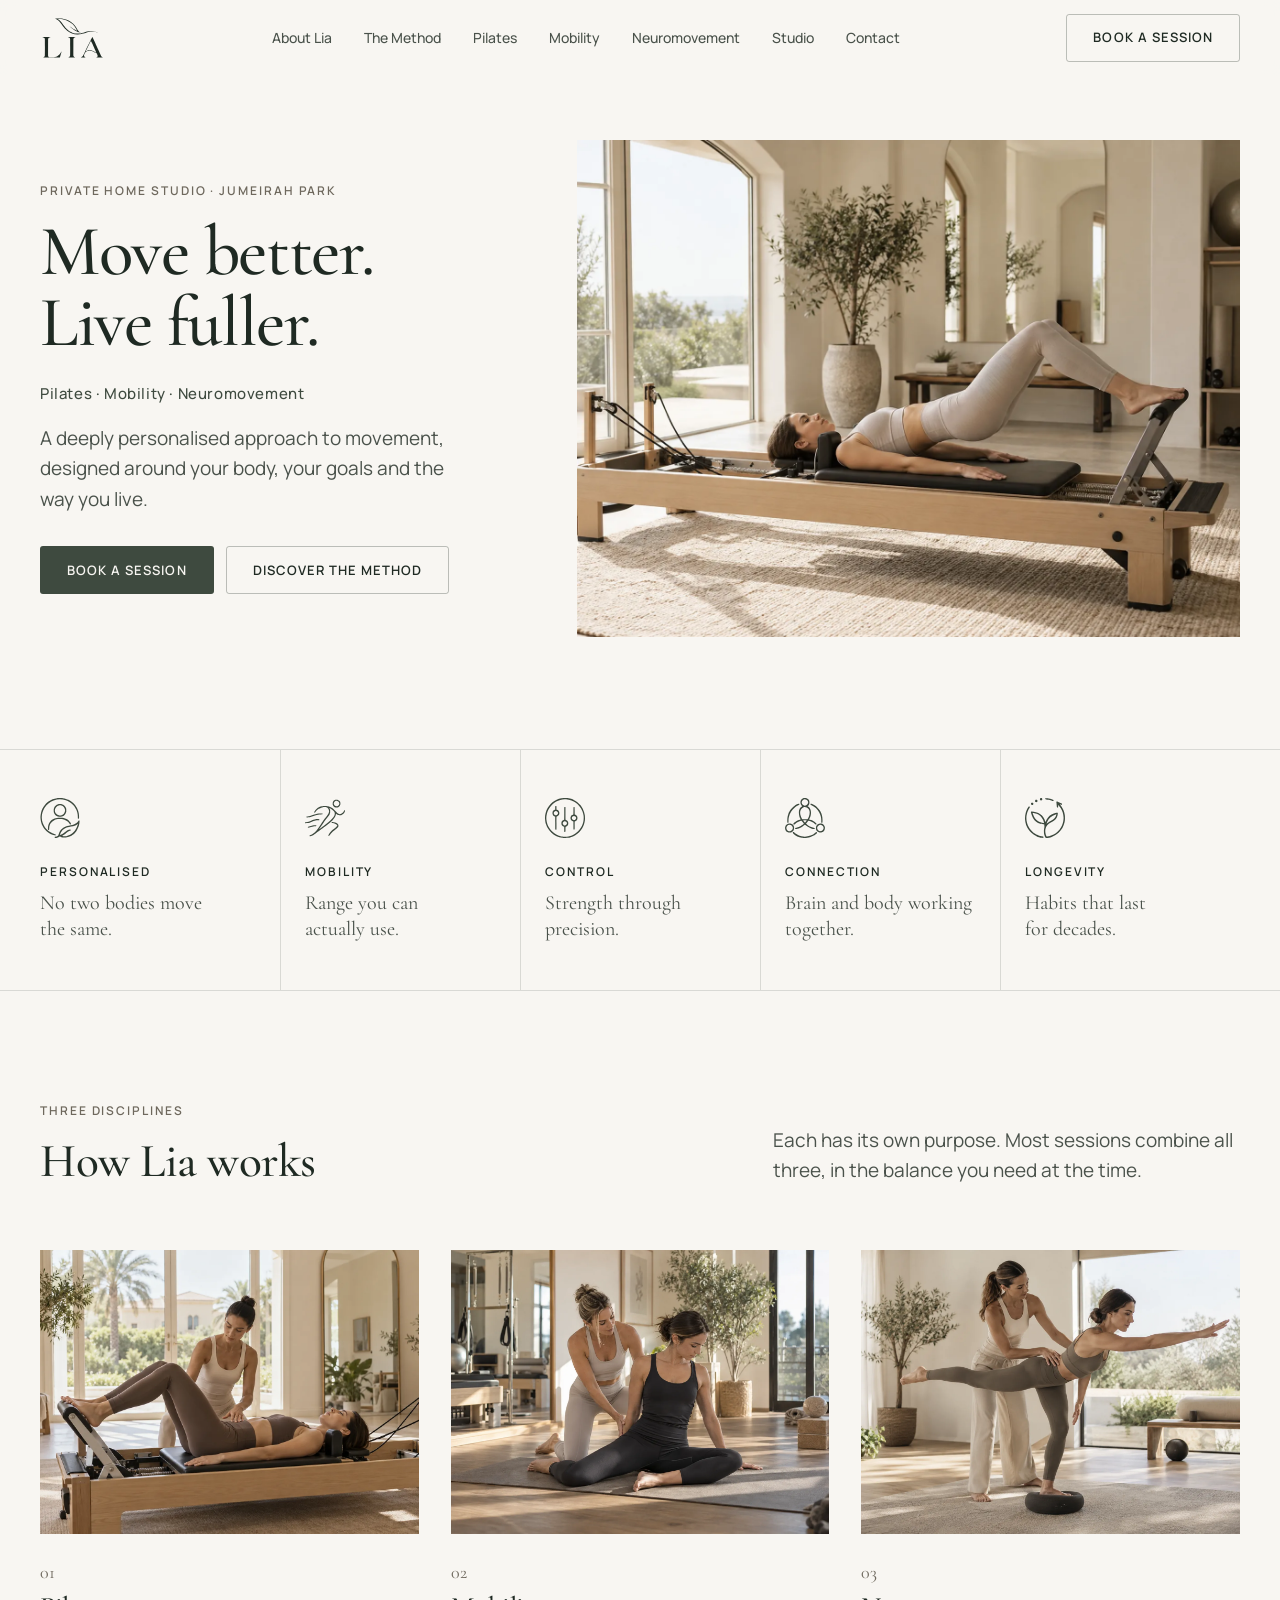
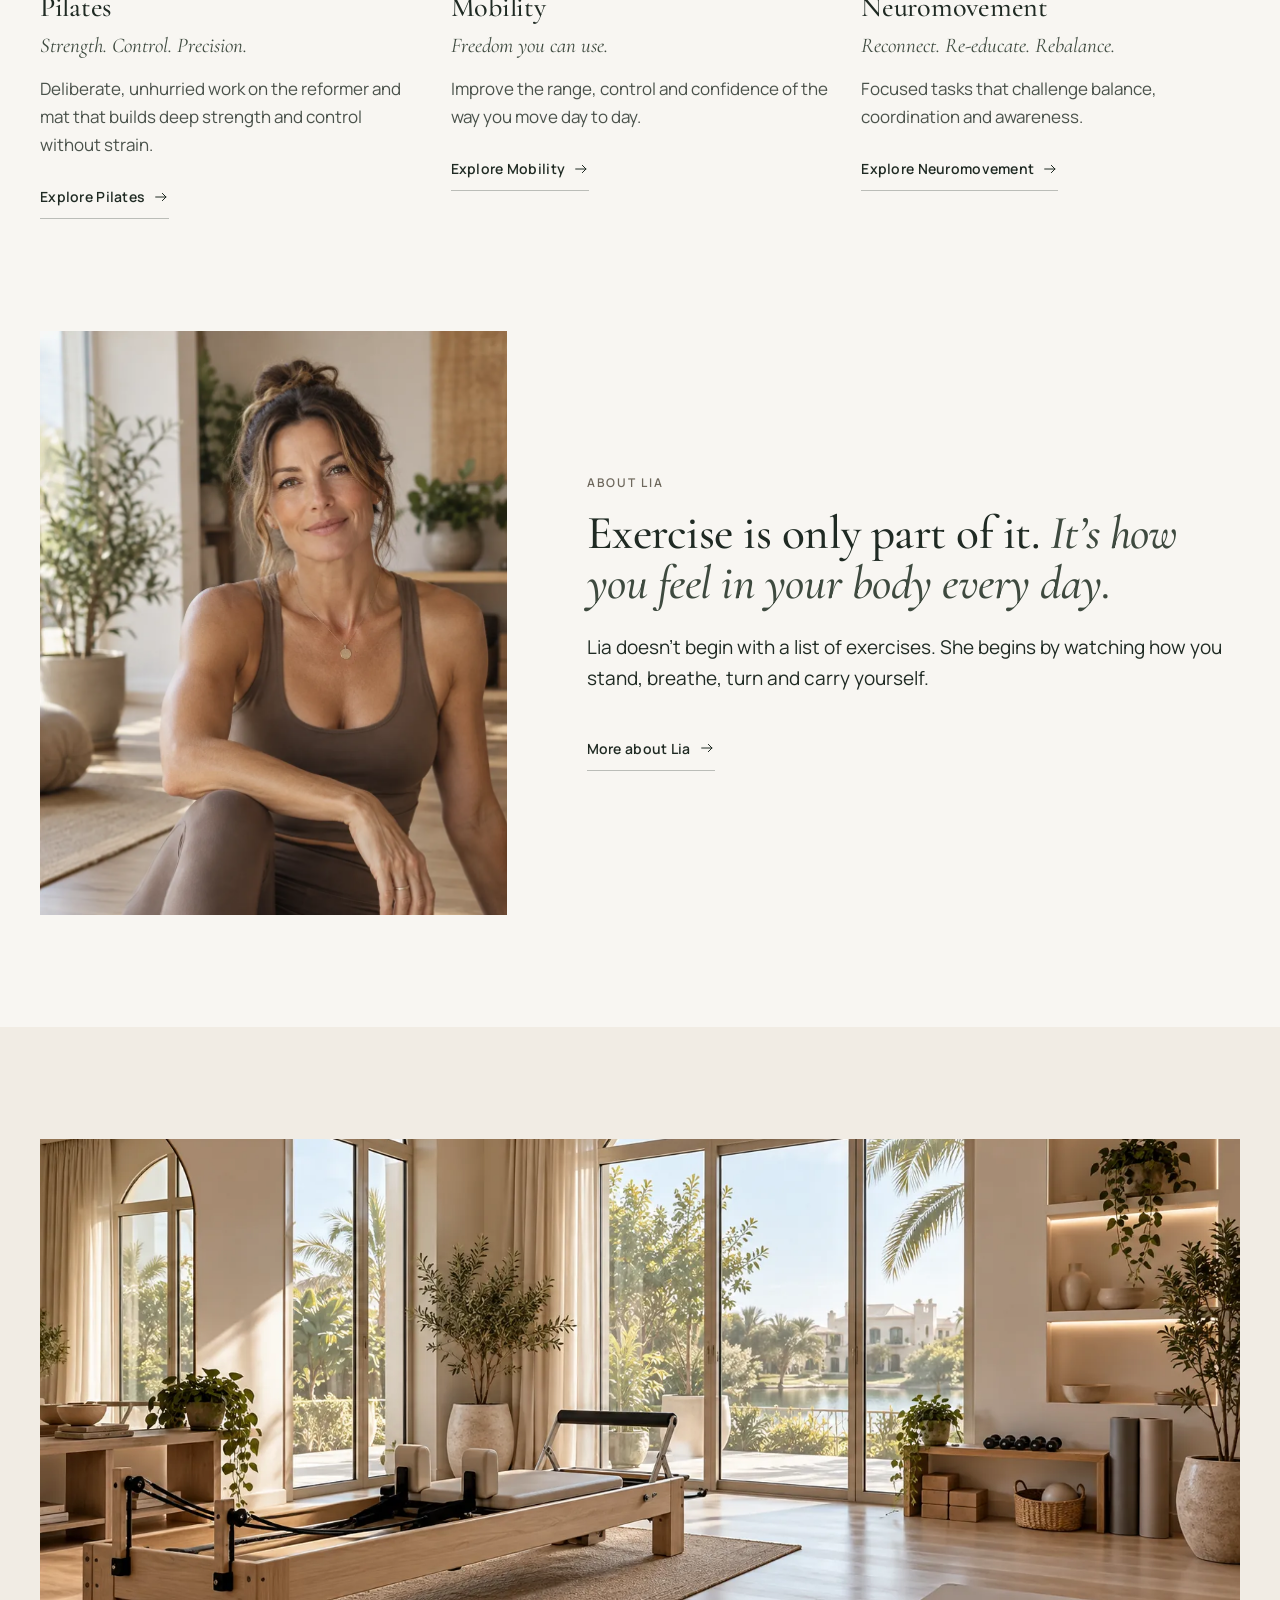
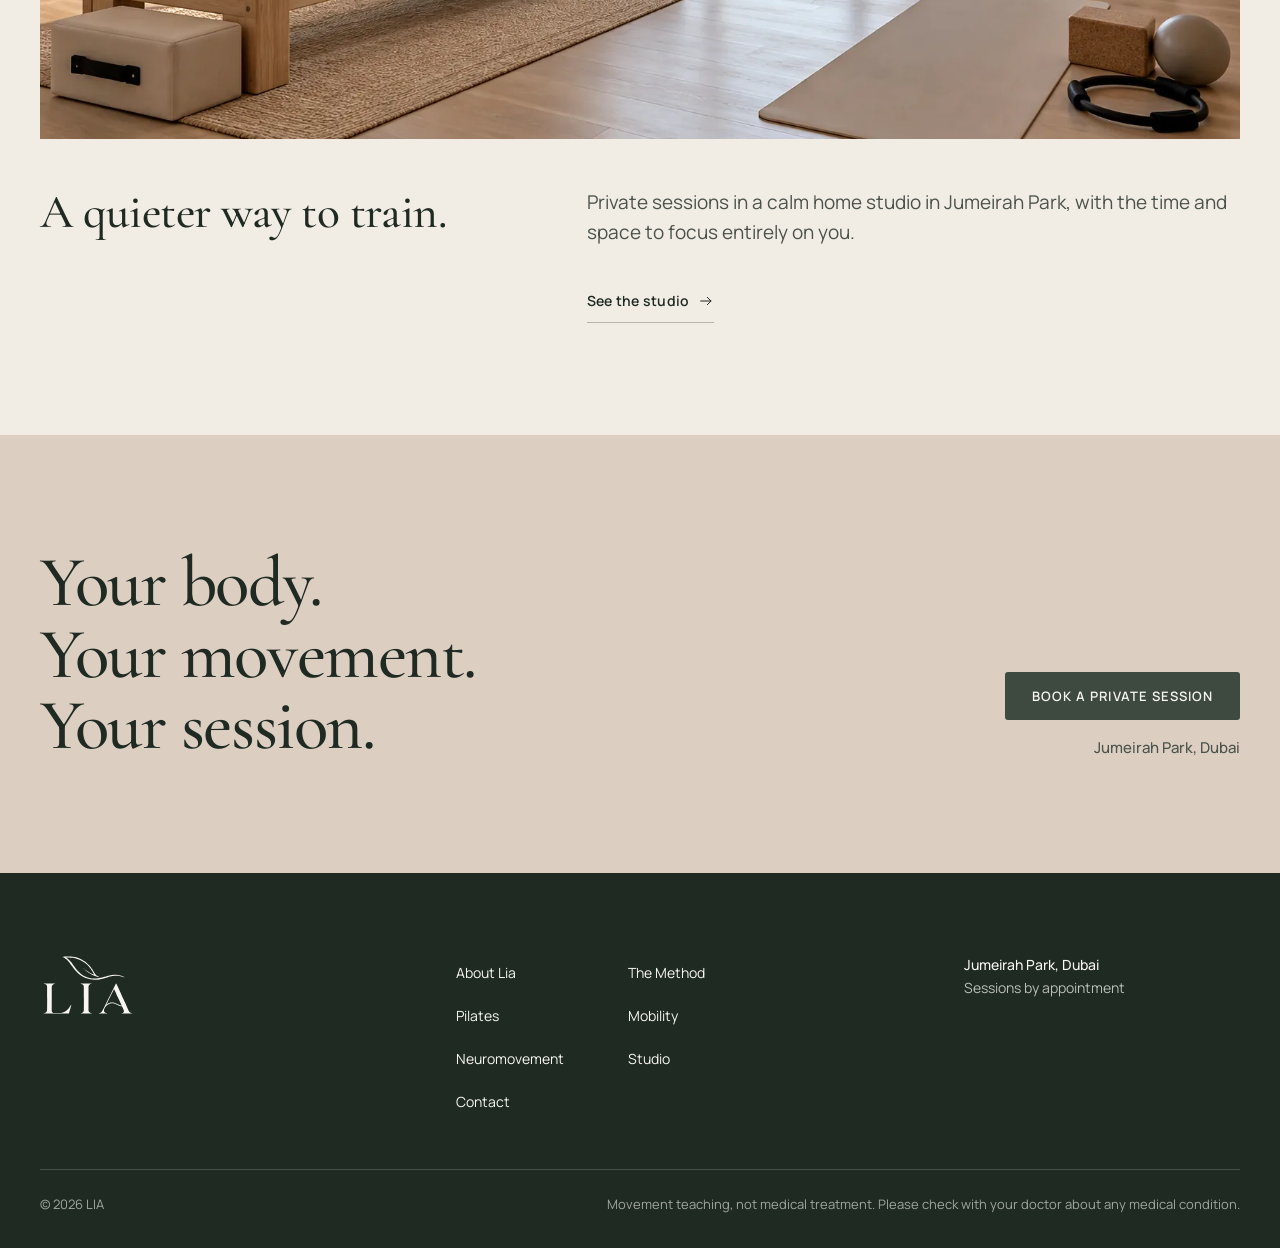
==== commit 1a6e2178: "Split the site into real pages and make sure photos always load Home, About, The Method, Pilates, Mo" ====
--- a/index.html
+++ b/index.html
@@ -5,400 +5,76 @@
 <meta name="viewport" content="width=device-width, initial-scale=1, viewport-fit=cover">
 <title>LIA — Pilates, Mobility &amp; Neuromovement · Jumeirah Park, Dubai</title>
 <meta name="description" content="One-to-one Pilates, mobility and neuromovement sessions with Lia, in a calm home studio in Jumeirah Park, Dubai.">
+<link rel="canonical" href="https://liapilates.netlify.app/">
 <meta name="theme-color" content="#F8F6F2">
 <link rel="icon" href="/favicon.ico" sizes="32x32">
 <link rel="icon" href="/assets/favicon/favicon.svg" type="image/svg+xml">
 <link rel="apple-touch-icon" href="/assets/favicon/apple-touch-icon.png">
 <link rel="manifest" href="/site.webmanifest">
-<meta property="og:title" content="LIA — Pilates · Mobility · Neuromovement">
-<meta property="og:description" content="One-to-one sessions in a home studio in Jumeirah Park, Dubai.">
-<meta property="og:image" content="/assets/images/hero.webp">
+<meta property="og:title" content="LIA — Pilates, Mobility &amp; Neuromovement · Jumeirah Park, Dubai">
+<meta property="og:description" content="One-to-one Pilates, mobility and neuromovement sessions with Lia, in a calm home studio in Jumeirah Park, Dubai.">
+<meta property="og:image" content="https://liapilates.netlify.app/assets/images/hero.jpg">
 <meta property="og:type" content="website">
 <link rel="preload" href="/assets/fonts/cormorant-garamond.woff2" as="font" type="font/woff2" crossorigin>
 <link rel="preload" href="/assets/fonts/manrope.woff2" as="font" type="font/woff2" crossorigin>
-<link rel="preload" as="image" href="/assets/images/hero.webp" fetchpriority="high">
-<style>
-[hidden]{display:none!important}
-
-/* ── Fonts: one serif, one sans ─────────────────────────────── */
-@font-face{font-family:"Cormorant Garamond";src:url(/assets/fonts/cormorant-garamond.woff2) format("woff2");font-weight:300 700;font-style:normal;font-display:swap}
-@font-face{font-family:"Cormorant Garamond";src:url(/assets/fonts/cormorant-garamond-italic.woff2) format("woff2");font-weight:300 700;font-style:italic;font-display:swap}
-@font-face{font-family:"Manrope";src:url(/assets/fonts/manrope.woff2) format("woff2");font-weight:200 800;font-style:normal;font-display:swap}
-
-/* ── Tokens ─────────────────────────────────────────────────── */
-:root{
-  --ink:#1F2A23;
-  --olive:#3E4A3F;
-  --taupe:#A89F8F;
-  --cream:#DCCFC1;
-  --paper:#F8F6F2;
-  --sand:#F1ECE4;
-  --text-2:#4A524B;          /* secondary text, 7.6:1 on paper */
-  --label:#6E685D;           /* small labels, 5.1:1 on paper */
-  --line:rgba(31,42,35,.14);
-  --line-strong:rgba(31,42,35,.28);
-  --line-dark:rgba(248,246,242,.18);
-
-  --serif:"Cormorant Garamond",Georgia,"Times New Roman",serif;
-  --sans:"Manrope","Helvetica Neue",Helvetica,Arial,sans-serif;
-
-  --space-1:4px; --space-2:8px; --space-3:12px; --space-4:16px; --space-5:24px;
-  --space-6:32px; --space-7:48px; --space-8:64px; --space-9:80px; --space-10:96px; --space-11:120px;
-
-  --container:1280px;
-  --gutter:20px;
-  --section:56px;
-  --intro-gap:var(--space-7);
-  --header-h:64px;
-
-  --fs-body:16px;
-  --fs-small:14px;
-  --fs-label:12px;
-  --fs-lead:17px;
-  --fs-h1:clamp(44px,4vw + 20px,76px);
-  --fs-h2:clamp(34px,3.7vw,54px);
-  --fs-h3:clamp(26px,2.2vw,32px);
-
-  --radius:3px;
-  --dur:200ms;
-  --ease:cubic-bezier(.25,.6,.3,1);
-}
-@media (min-width:768px){:root{--gutter:28px;--section:80px;--fs-body:17px;--fs-lead:18px}}
-@media (min-width:1100px){:root{--gutter:40px;--section:112px;--intro-gap:var(--space-8);--header-h:76px;--fs-lead:19px}}
-
-/* ── Base ───────────────────────────────────────────────────── */
-*,*::before,*::after{box-sizing:border-box}
-html{-webkit-text-size-adjust:100%;scroll-behavior:smooth;scroll-padding-top:calc(var(--header-h) + var(--space-4))}
-body{margin:0;background:var(--paper);color:var(--ink);font-family:var(--sans);font-size:var(--fs-body);line-height:1.65;font-weight:400;-webkit-font-smoothing:antialiased;text-rendering:optimizeLegibility;overflow-x:hidden}
-img{display:block;max-width:100%;height:auto}
-a{color:inherit;text-decoration:none}
-button,input,select,textarea{font:inherit;color:inherit}
-h1,h2,h3,p,ul,ol,dl,dd,figure,blockquote{margin:0;padding:0}
-ul,ol{list-style:none}
-h1,h2,h3{font-family:var(--serif);font-weight:500;letter-spacing:-.01em;text-wrap:balance}
-p{text-wrap:pretty}
-:focus-visible{outline:2px solid var(--olive);outline-offset:3px}
-.skip{position:absolute;left:var(--space-4);top:-80px;z-index:100;background:var(--ink);color:var(--paper);padding:var(--space-3) var(--space-4)}
-.skip:focus{top:var(--space-4)}
-
-.container{width:100%;max-width:calc(var(--container) + 2 * var(--gutter));margin-inline:auto;padding-inline:var(--gutter)}
-.section{padding-block:var(--section)}
-.line{display:block}       /* a deliberate line in a designed heading or address */
-
-/* ── Type roles ─────────────────────────────────────────────── */
-.h1{font-size:var(--fs-h1);line-height:1;letter-spacing:-.02em}
-.h2{font-size:var(--fs-h2);line-height:1.06}
-.h3{font-size:var(--fs-h3);line-height:1.15}
-.eyebrow{font-family:var(--sans);font-size:var(--fs-label);font-weight:600;letter-spacing:.16em;text-transform:uppercase;color:var(--label);line-height:1.4}
-.eyebrow + .h1,.eyebrow + .h2{margin-top:var(--space-4)}
-.lead{font-size:var(--fs-lead);line-height:1.6;color:var(--text-2);max-width:60ch}
-.prose{display:grid;gap:var(--space-4);color:var(--text-2)}
-.prose p{max-width:64ch}
-em{font-style:italic}
-
-/* ── Buttons & links: one system ────────────────────────────── */
-.btn{display:inline-flex;align-items:center;justify-content:center;gap:var(--space-3);min-height:48px;padding:0 26px;border:1px solid transparent;border-radius:var(--radius);font-size:13px;font-weight:600;letter-spacing:.08em;text-transform:uppercase;line-height:1;white-space:nowrap;cursor:pointer;transition:background-color var(--dur) var(--ease),border-color var(--dur) var(--ease),color var(--dur) var(--ease)}
-.btn--primary{background:var(--olive);color:var(--paper)}
-.btn--secondary{border-color:var(--line-strong);color:var(--ink);background:transparent}
-.btn[disabled]{opacity:.6;cursor:progress}
-.link{display:inline-flex;align-items:center;gap:var(--space-2);min-height:44px;font-size:14px;font-weight:600;letter-spacing:.02em;color:var(--ink);border-bottom:1px solid var(--line-strong);transition:border-color var(--dur) var(--ease)}
-.link svg{width:16px;height:16px;transition:transform var(--dur) var(--ease)}
-@media (hover:hover) and (pointer:fine){
-  .btn--primary:hover{background:var(--ink)}
-  .btn--secondary:hover{border-color:var(--ink)}
-  .link:hover{border-color:var(--ink)}
-  .link:hover svg{transform:translateX(3px)}
-}
-
-/* ── Header ─────────────────────────────────────────────────── */
-.header{position:sticky;top:0;z-index:50;height:var(--header-h);background:rgba(248,246,242,.96);border-bottom:1px solid transparent;transition:border-color var(--dur) var(--ease)}
-@supports (backdrop-filter:blur(8px)){.header{background:rgba(248,246,242,.88);backdrop-filter:blur(8px)}}
-.header.is-scrolled{border-color:var(--line)}
-.header__in{height:100%;display:flex;align-items:center;justify-content:space-between;gap:var(--space-6)}
-.brand{display:flex;align-items:center;min-height:44px}
-.brand img{height:36px;width:auto}
-.nav,.header__cta{display:none}
-.nav ul{display:flex;gap:var(--space-6)}
-.nav a{display:block;padding-block:var(--space-3);font-size:14px;font-weight:500;color:var(--text-2);transition:color var(--dur) var(--ease)}
-.nav a[aria-current="true"]{color:var(--ink)}
-@media (hover:hover) and (pointer:fine){.nav a:hover{color:var(--ink)}}
-.burger{width:44px;height:44px;margin-right:-10px;display:grid;place-items:center;background:none;border:0;cursor:pointer}
-.burger span,.burger span::before,.burger span::after{display:block;width:22px;height:1.5px;background:var(--ink);transition:transform var(--dur) var(--ease),background-color var(--dur)}
-.burger span{position:relative}
-.burger span::before,.burger span::after{content:"";position:absolute;left:0}
-.burger span::before{top:-7px}.burger span::after{top:7px}
-.menu-open .burger span{background:transparent}
-.menu-open .burger span::before{transform:translateY(7px) rotate(45deg)}
-.menu-open .burger span::after{transform:translateY(-7px) rotate(-45deg)}
-@media (min-width:1100px){.brand img{height:44px}}
-@media (min-width:1180px){
-  .nav,.header__cta{display:flex}
-  .burger{display:none}
-}
-
-/* mobile menu */
-.menu{position:fixed;inset:var(--header-h) 0 0;z-index:45;background:var(--paper);padding:var(--space-6) var(--gutter) var(--space-7);display:flex;flex-direction:column;justify-content:space-between;gap:var(--space-7);overflow-y:auto;opacity:0;visibility:hidden;transition:opacity var(--dur) var(--ease),visibility 0s linear var(--dur)}
-.menu-open .menu{opacity:1;visibility:visible;transition:opacity var(--dur) var(--ease)}
-.menu li{border-bottom:1px solid var(--line)}
-.menu ul a{display:flex;align-items:center;min-height:56px;font-family:var(--serif);font-size:28px;font-weight:500}
-.menu__foot{display:grid;gap:var(--space-4)}
-.menu__foot p{font-size:var(--fs-small);color:var(--label)}
-.menu-open{overflow:hidden}
-.menu-open .header{border-color:var(--line);background:var(--paper)}
-
-/* ── Hero ───────────────────────────────────────────────────── */
-.hero{padding-block:var(--space-7) var(--section)}
-.hero__grid{display:grid;gap:var(--space-7)}
-.hero__sub{margin-top:var(--space-5);font-size:15px;font-weight:500;letter-spacing:.04em;color:var(--olive)}
-.hero .lead{margin-top:var(--space-4);max-width:36ch}
-.hero__ctas{display:flex;flex-wrap:wrap;gap:var(--space-3);margin-top:var(--space-6)}
-.hero__media{margin-inline:calc(var(--gutter) * -1)}
-.hero__media img{width:100%;aspect-ratio:4/3;object-fit:cover;object-position:62% 55%;background:var(--cream)}
-@media (max-width:479px){.hero__ctas .btn{flex:1 1 100%}}
-@media (min-width:768px){.hero__media{margin-inline:0}}
-@media (min-width:1000px){
-  .hero{padding-top:var(--space-8)}
-  .hero__grid{grid-template-columns:minmax(0,5fr) minmax(0,7fr);align-items:center;gap:var(--space-8)}
-}
-/* phone held sideways: short and wide */
-@media (orientation:landscape) and (max-height:500px){
-  .hero{padding-top:var(--space-6)}
-  .hero__grid{grid-template-columns:1fr 1fr;align-items:center;gap:var(--space-6)}
-  .hero__media{margin:0}
-  .hero .h1{font-size:44px}
-}
-
-/* ── Principles strip ───────────────────────────────────────── */
-.principles{border-block:1px solid var(--line)}
-.principles ul{display:grid}
-.principle{display:grid;grid-template-columns:40px 1fr;column-gap:var(--space-5);align-items:center;padding-block:var(--space-5);border-top:1px solid var(--line)}
-.principle:first-child{border-top:0}
-.principle svg{width:40px;height:40px;color:var(--olive);grid-row:span 2}
-.principle h3{font-family:var(--sans);font-size:var(--fs-label);font-weight:600;letter-spacing:.16em;text-transform:uppercase;color:var(--ink)}
-.principle p{font-family:var(--serif);font-size:20px;line-height:1.3;color:var(--text-2)}
-@media (min-width:640px){
-  .principles ul{grid-template-columns:1fr 1fr;column-gap:var(--space-6)}
-  .principle:nth-child(2){border-top:0}
-}
-@media (min-width:1100px){
-  .principles ul{grid-template-columns:repeat(5,1fr);column-gap:0}
-  .principle{grid-template-columns:1fr;align-content:start;row-gap:var(--space-2);padding:var(--space-7) var(--space-5);border-top:0;border-left:1px solid var(--line)}
-  .principle:first-child{border-left:0;padding-left:0}
-  .principle:last-child{padding-right:0}
-  .principle svg{grid-row:auto;margin-bottom:var(--space-4)}
-}
-
-/* ── About ──────────────────────────────────────────────────── */
-.about__grid{display:grid;gap:var(--space-7)}
-.about__portrait img{width:100%;aspect-ratio:4/5;object-fit:cover;background:var(--cream)}
-.about__portrait figcaption{margin-top:var(--space-3);font-size:var(--fs-small);color:var(--label)}
-.about .h2 em{color:var(--olive)}
-.about .prose{margin-top:var(--space-5)}
-.about .prose p:first-child{font-size:var(--fs-lead);color:var(--ink)}
-@media (min-width:768px){.about__grid{grid-template-columns:minmax(0,5fr) minmax(0,7fr);gap:var(--space-7);align-items:center}}
-@media (min-width:1100px){.about__grid{gap:var(--space-9)}}
-
-/* ── Disciplines ────────────────────────────────────────────── */
-.disciplines{padding-top:0}
-.section-intro{display:grid;gap:var(--space-5);padding-bottom:var(--intro-gap)}
-@media (min-width:900px){.section-intro{grid-template-columns:minmax(0,7fr) minmax(0,5fr);align-items:end;gap:var(--space-9)}}
-.discipline{display:grid;gap:var(--space-6);padding-block:var(--space-7);border-top:1px solid var(--line)}
-.discipline:last-child{padding-bottom:0}
-.discipline__media img{width:100%;aspect-ratio:4/3;object-fit:cover;background:var(--cream)}
-.discipline__body{display:flex;flex-direction:column;align-items:flex-start}
-.discipline__num{font-family:var(--serif);font-size:18px;color:var(--label)}
-.discipline .h3{margin-top:var(--space-2)}
-.discipline__statement{margin-top:var(--space-3);font-family:var(--serif);font-style:italic;font-size:22px;line-height:1.3;color:var(--olive)}
-.discipline__text{margin-top:var(--space-5);color:var(--text-2);max-width:52ch}
-.discipline__list{margin-top:var(--space-5);display:grid;gap:var(--space-2);font-size:15px;color:var(--text-2)}
-.discipline__list li{display:flex;gap:var(--space-3)}
-.discipline__list li::before{content:"";flex:none;width:14px;height:1px;margin-top:.8em;background:var(--taupe)}
-.discipline .link{margin-top:var(--space-6)}
-@media (min-width:900px){
-  .discipline{grid-template-columns:minmax(0,7fr) minmax(0,5fr);gap:var(--space-9);align-items:center;padding-block:var(--space-8)}
-  .discipline:nth-child(even) .discipline__media{order:2}
-}
-
-/* ── Method (dark) ──────────────────────────────────────────── */
-.method{background:var(--ink);color:var(--paper)}
-.method .eyebrow{color:var(--cream)}
-.method .h2 .line + .line{font-style:italic;color:var(--cream)}
-.method .section-intro .lead{color:rgba(248,246,242,.78)}
-.steps{display:grid;gap:0 var(--space-6)}
-.step{padding-block:var(--space-5) var(--space-6);border-top:1px solid var(--line-dark)}
-.step__n{display:block;font-family:var(--serif);font-size:40px;line-height:1;color:var(--taupe)}
-.step h3{margin-top:var(--space-4);font-size:26px;line-height:1.15}
-.step p{margin-top:var(--space-2);color:rgba(248,246,242,.75);max-width:34ch}
-.method__close{margin-top:var(--space-7);padding-top:var(--space-6);border-top:1px solid var(--line-dark);font-family:var(--serif);font-size:clamp(24px,2.4vw,32px);line-height:1.3;color:var(--paper)}
-.method__close em{color:var(--cream)}
-@media (min-width:640px){.steps{grid-template-columns:1fr 1fr}}
-@media (min-width:1100px){.steps{grid-template-columns:repeat(4,1fr)}}
-
-/* ── Experience ─────────────────────────────────────────────── */
-.facts{display:grid;margin-top:var(--space-5);border-block:1px solid var(--line)}
-.fact{display:flex;align-items:baseline;justify-content:space-between;gap:var(--space-5);padding-block:var(--space-5)}
-.fact + .fact{border-top:1px solid var(--line)}
-.fact__n{font-family:var(--serif);font-weight:500;font-size:clamp(48px,5.4vw,76px);line-height:1;letter-spacing:-.02em;font-variant-numeric:lining-nums}
-.fact__label{font-size:15px;font-weight:500;color:var(--text-2);text-align:right}
-.quote{margin-top:var(--space-8);display:grid;gap:var(--space-4)}
-.quote blockquote p{font-family:var(--serif);font-style:italic;font-weight:400;font-size:clamp(26px,2.8vw,38px);line-height:1.25;max-width:30ch;text-wrap:balance}
-.quote figcaption{font-size:var(--fs-small);color:var(--label)}
-@media (min-width:700px){
-  .facts{grid-template-columns:repeat(3,1fr)}
-  .fact{flex-direction:column;justify-content:flex-start;gap:var(--space-3);padding:var(--space-6) var(--space-5)}
-  .fact:first-child{padding-left:0}
-  .fact + .fact{border-top:0;border-left:1px solid var(--line)}
-  .fact__label{text-align:left}
-}
-@media (min-width:1100px){.quote{grid-template-columns:repeat(12,1fr)}.quote > *{grid-column:5/-1}}
-
-/* ── Studio ─────────────────────────────────────────────────── */
-.studio{background:var(--sand)}
-.studio__media{margin-inline:calc(var(--gutter) * -1)}
-.studio__media img{width:100%;aspect-ratio:4/3;object-fit:cover;object-position:45% 50%;background:var(--cream)}
-.studio__text{display:grid;gap:var(--space-5);margin-top:var(--space-7)}
-.studio__details{display:grid;margin-top:var(--space-5);border-top:1px solid var(--line)}
-.studio__details li{padding-block:var(--space-3);border-bottom:1px solid var(--line);font-size:15px;font-weight:500}
-@media (min-width:768px){
-  .studio__media{margin-inline:0}
-  .studio__media img{aspect-ratio:16/9}
-}
-@media (min-width:900px){
-  .studio__media img{aspect-ratio:2/1}
-  .studio__text{grid-template-columns:minmax(0,5fr) minmax(0,7fr);gap:var(--space-9);align-items:start}
-  .studio__details{grid-template-columns:repeat(3,auto);justify-content:start;border-top:0}
-  .studio__details li{border:0;padding:0 var(--space-5);border-left:1px solid var(--line-strong)}
-  .studio__details li:first-child{padding-left:0;border-left:0}
-}
-
-/* ── Who it's for ───────────────────────────────────────────── */
-.who .h2{max-width:900px}
-.who .h2 .line + .line{font-style:italic;color:var(--olive)}
-.who__grid{display:grid;gap:var(--space-7);margin-top:var(--intro-gap)}
-.who__intro{display:grid;gap:var(--space-5);align-content:start;justify-items:start}
-.who__list{border-top:1px solid var(--line)}
-.who__list li{display:grid;grid-template-columns:48px 1fr;align-items:baseline;gap:var(--space-4);padding-block:var(--space-4);border-bottom:1px solid var(--line)}
-@media (max-width:599px){.who__list li{grid-template-columns:32px 1fr;gap:var(--space-3)}}
-.who__num{font-family:var(--serif);font-style:italic;font-size:18px;color:var(--label)}
-.who__text{font-family:var(--serif);font-size:clamp(21px,1.9vw,25px);line-height:1.3;text-wrap:balance}
-@media (min-width:900px){.who__grid{grid-template-columns:minmax(0,5fr) minmax(0,7fr);gap:var(--space-9)}}
-
-/* ── Closing ────────────────────────────────────────────────── */
-.closing{background:var(--cream)}
-.closing .h1 .line{white-space:nowrap}
-.closing__grid{display:grid;gap:var(--space-7)}
-.closing__action{display:grid;gap:var(--space-4);justify-items:start}
-.closing__place{font-size:15px;font-weight:500;color:var(--text-2)}
-@media (min-width:900px){
-  .closing__grid{grid-template-columns:minmax(0,8fr) minmax(0,4fr);align-items:end}
-  .closing__action{justify-items:end;text-align:right}
-}
-@media (max-width:479px){.closing .btn{width:100%}.closing__action{justify-items:stretch}}
-
-/* ── Contact ────────────────────────────────────────────────── */
-.contact__grid{display:grid;gap:var(--space-8)}
-.contact__info{display:grid;gap:var(--space-5);align-content:start}
-.contact__info .eyebrow + .h2{margin-top:calc(var(--space-4) - var(--space-5))}
-.details{margin-top:var(--space-3);border-top:1px solid var(--line)}
-.details__row{display:grid;grid-template-columns:120px 1fr;gap:var(--space-4);padding-block:var(--space-4);border-bottom:1px solid var(--line)}
-@media (max-width:399px){.details__row{grid-template-columns:96px 1fr}}
-.details dt{font-size:var(--fs-label);font-weight:600;letter-spacing:.16em;text-transform:uppercase;color:var(--label);padding-top:3px}
-.details dd{font-size:15px;line-height:1.55}
-.details dd a{border-bottom:1px solid var(--line-strong)}
-@media (hover:hover) and (pointer:fine){.details dd a:hover{border-color:var(--ink)}}
-.form{display:grid;gap:var(--space-5)}
-.form__row{display:grid;gap:var(--space-5)}
-.field{display:grid;gap:var(--space-2)}
-.field label{font-size:var(--fs-small);font-weight:600}
-.field label span{font-weight:400;color:var(--label)}
-.field input,.field select,.field textarea{width:100%;min-height:52px;padding:var(--space-3) var(--space-4);border:1px solid var(--line-strong);border-radius:2px;background:#FCFBF9;font-size:16px;line-height:1.4;-webkit-appearance:none;appearance:none;transition:border-color var(--dur) var(--ease),box-shadow var(--dur) var(--ease)}
-.field select{background-image:url("data:image/svg+xml,%3Csvg xmlns='http://www.w3.org/2000/svg' viewBox='0 0 24 24' fill='none' stroke='%231F2A23' stroke-width='1.5'%3E%3Cpath d='M6 9l6 6 6-6'/%3E%3C/svg%3E");background-repeat:no-repeat;background-position:right 14px center;background-size:16px;padding-right:44px}
-.field textarea{min-height:140px;resize:vertical}
-.field input:focus,.field select:focus,.field textarea:focus{outline:0;border-color:var(--olive);box-shadow:0 0 0 3px rgba(62,74,63,.16)}
-.field.is-invalid input{border-color:#8A4B3C}
-.field__error{font-size:var(--fs-small);color:#8A4B3C}
-.field__error:empty{display:none}
-.form__foot{display:flex;flex-wrap:wrap;align-items:center;justify-content:space-between;gap:var(--space-4);padding-top:var(--space-2)}
-.form__foot p{font-size:var(--fs-small);color:var(--label)}
-.form__status{padding:var(--space-4);border:1px solid var(--line);background:var(--sand);font-size:15px}
-@media (min-width:600px){.form__row{grid-template-columns:1fr 1fr}}
-@media (max-width:479px){.form__foot .btn{width:100%}}
-@media (min-width:900px){.contact__grid{grid-template-columns:minmax(0,5fr) minmax(0,7fr);gap:var(--space-9)}}
-
-/* ── Footer ─────────────────────────────────────────────────── */
-.footer{background:var(--ink);color:rgba(248,246,242,.72);padding-block:var(--space-9) var(--space-6);font-size:var(--fs-small)}
-.footer__top{display:grid;gap:var(--space-7);padding-bottom:var(--space-7);border-bottom:1px solid var(--line-dark)}
-.footer__logo img{width:96px;height:auto}
-.footer__nav{display:grid;grid-template-columns:repeat(2,max-content);gap:var(--space-1) var(--space-8);align-content:start}
-.footer__nav a{display:inline-block;padding-block:var(--space-2);color:var(--paper)}
-@media (hover:hover) and (pointer:fine){.footer__nav a:hover{text-decoration:underline;text-underline-offset:4px}}
-.footer__info strong{display:block;color:var(--paper);font-weight:500}
-.footer__bottom{display:flex;flex-wrap:wrap;justify-content:space-between;gap:var(--space-3);padding-top:var(--space-5);font-size:13px;color:rgba(248,246,242,.6)}
-@media (min-width:900px){.footer__top{grid-template-columns:minmax(0,4fr) minmax(0,5fr) minmax(0,3fr)}}
-
-@media (prefers-reduced-motion:reduce){
-  html{scroll-behavior:auto}
-  *,*::before,*::after{transition-duration:.01ms!important}
-}
-</style>
+<link rel="preload" as="image" href="/assets/images/hero.webp?v=3" type="image/webp" fetchpriority="high">
+<link rel="stylesheet" href="/assets/site.css?v=3">
 </head>
 <body>
 <a class="skip" href="#main">Skip to content</a>
 
 <svg width="0" height="0" style="position:absolute" aria-hidden="true">
   <defs>
-    <!-- brand-icons:start -->
     <symbol id="b-personalised" viewBox="-4.0 0.0 342 342"><path fill="currentColor" fill-rule="evenodd" d="M122.5 341.1C122.2 340.5 122 338.7 122 337.1C122 333.4 122.6 332.8 127.3 331.8C133.1 330.5 142.1 327.4 145.4 325.5C148.3 323.8 151.6 320.8 152.7 318.8C153.4 317.6 154.7 313.9 155.7 310.3C159 298.9 162.7 290 167.4 282.8C177.2 267.5 190.6 255.8 206.9 248.1C220.6 241.8 230.8 238.8 259.5 233C276.3 229.6 285.8 226.8 294.8 222.5C301.7 219.2 310.3 213.6 313.8 210.1C317.2 206.7 321.8 200.3 323.8 196.5C324.7 194.6 325.8 193 326.3 192.8C327.9 192.2 331.8 192.5 332.9 193.4C334.1 194.3 334.1 194.4 333.9 202.8C333.7 207.4 333.3 213.1 332.8 215.2C332.4 217.4 331.6 221.7 331.1 224.8C327.9 242.5 318.6 265.2 307.9 281.2C300 292.9 288.2 306 279.8 312.2C265.1 323.1 259 326.4 243.5 332.1C231.5 336.5 222.6 338 208 338C192 338 182.5 336.2 171.4 331.1L167.4 329.3L163.7 330.2C161.6 330.7 158.6 331.8 157.1 332.6C151.1 335.9 148.4 337 141.2 339.3C134.6 341.4 133.1 341.7 128.4 341.9C123.5 342.1 123 342 122.5 341.1ZM222.3 326.2C241.4 322.4 256.6 315.2 272.4 302.4C288.3 289.4 300.6 272.9 310.7 250.5C315.3 240.3 320.7 223 319.5 222.2C319.2 222.1 316.3 223.7 313 225.9C300.5 234.3 288.4 238.5 261 244C235.1 249.2 228 251.2 215.2 257.5C198.8 265.6 189.6 272.9 180.1 285.7C174.5 293.4 167.4 308.4 166.3 315.4L165.9 317.6L167.6 317.4C170.6 316.9 183.6 310.7 190.1 306.7C196.1 303 200.2 299.9 214 288.9C230.4 275.7 241.2 270.4 251.9 270.3C256.5 270.3 257.2 270.4 257.8 271.2C258.7 272.5 258.7 276.7 257.8 277.6C257.4 278 254.1 279.5 250.4 281C236.8 286.3 233 288.8 213.2 305.4C207.7 310 194 318.9 187.4 322.1C186.1 322.7 185 323.4 185 323.6C185 324 190.2 325.6 194.4 326.5C202.5 328.3 212.8 328.1 222.3 326.2ZM119 319.4C99.4 315.7 71.9 301.5 55.4 286.7C45.9 278.1 34.5 265.6 29.7 258.2C26.4 253.4 19.8 242 17.4 237.2C9.3 221.1 3.5 201.9 1.7 185C1.3 181 0.7 175.6 0.4 173C-0.8 162.1 1.6 137.8 5.3 124C11.4 101.3 20 83.1 32.8 66.3C51.9 41 75.7 22.6 103.4 11.5C114.9 7 128 3.5 141.5 1.4C147.3 0.5 150.7 0.3 166.2 0.3C182.8 0.3 184.8 0.3 190.9 1.4C211.7 4.9 226 9.2 239.5 16C270.1 31.3 293.6 53.2 309.5 81.1C315.5 91.6 317.5 95.9 321 106.4C327.1 124.3 329.4 137.3 329.9 156.1C330.3 175.1 329.9 176.5 324.6 176.5C319.6 176.5 319.8 177.2 319.4 161.4C319.1 147.4 318.7 143.2 316.9 134C314.3 120.5 311.7 112.6 304.6 96.8C299 84.2 286.9 67.4 274.9 55.7C256.4 37.7 239.3 26.9 217 19.1C181.3 6.6 147.6 7.1 112.5 20.4C79.7 32.9 53.1 55 34.1 85.3C18.5 110.3 10 141.8 11.3 170.2C12.4 197.2 21.9 225.1 38.1 249.5C47.9 264.1 64.1 279.7 82 291.7C91.6 298.2 111.9 306.9 124.2 310C126.7 310.6 129.1 311.5 129.6 311.9C130.7 312.8 130.8 317.8 129.8 319.2C128.9 320.6 125.2 320.6 119 319.4ZM66.2 272.8C65.3 272.4 64.5 271.7 64.3 271.3C63.5 269.2 64 251.2 65 244.6C67.3 229.4 70 221.7 77.5 209.5C86.5 195 101.5 183.3 120.2 176.3C135.7 170.6 148.4 168.7 170.8 169.1C193.7 169.6 205.7 172.2 222.8 180.5C231.3 184.6 235.6 187.6 242.7 194.3C254.1 205.1 261.6 216.6 260.9 222.1C260.4 225.1 259.1 226 255.4 226C252.1 226 252.7 226.6 247.4 218.2C242 209.8 237.5 204.8 229.5 198.5C223.2 193.5 212.7 187.9 205 185.3C198.2 183.1 184.7 180.5 175.8 179.7C167.1 179 154.9 179.3 149.2 180.5C130.3 184.3 126.7 185.4 118.2 189.6C106.1 195.7 96.7 203.5 89.3 213.8C84.7 220.1 83.6 222 80.6 229C76.5 238.5 74.5 250 74.5 263.6C74.5 270.8 74.5 271.1 73.3 272.3C71.8 273.7 68.8 273.9 66.2 272.8ZM159.6 160.5C151.2 159.7 145.9 157.9 138 153.2C129.9 148.4 122.3 140.2 118.2 131.8C114 122.9 113.4 120.4 113.1 108.8C112.9 97.6 113.3 93.5 115.5 87.2C121.2 70.6 134.6 58.2 151.8 53.7C156.3 52.5 157.6 52.3 166.5 52.3C175.5 52.3 176.7 52.4 181.6 53.6C199.5 58.1 214.4 72.7 219.6 90.8C220.7 94.4 220.8 95.7 220.7 106.2L220.7 117.8L219.1 122.9C216.7 130.7 214.1 135.2 207.9 142.8C201.8 150.4 193.3 155.8 182.7 158.9C177.6 160.4 166.7 161.2 159.6 160.5ZM175.6 149C187.7 145.9 199.6 136.6 204.8 126.2C209.9 115.8 211.3 108.1 209.8 99.8C206.7 83.2 194.8 69.9 178.8 64.9C170.3 62.2 165.8 62 157.5 64.1C146.6 66.8 136.8 73.8 130.5 83.6C125.2 91.8 122.3 102.7 123.4 110.2C124.7 118.6 128.8 128.4 133.4 133.5C141.2 142.3 148.7 146.7 160.8 149.7C164.5 150.7 170.3 150.4 175.6 149Z"/></symbol>
     <symbol id="b-mobility" viewBox="0.0 -16.5 385 385"><path fill="currentColor" fill-rule="evenodd" d="M44.5 350.1C44.1 349 44 347.3 44.2 346.3C44.6 344.2 44.8 344.1 53.5 340.7C69.7 334.4 90 319.6 104.7 303.6C116.1 291.1 126 277.8 145 249.2C149.8 242.1 155.2 234 157 231.2C158.9 228.5 164.3 220.4 169.1 213.2C184.6 190.1 197.3 173 212.2 155.1C222.7 142.4 228.8 130.8 231.2 118.9C232.2 114.1 232.2 111.5 231.2 105.6C229.6 95.6 224 85 216.6 77.9C210.2 71.7 205.4 70.4 190 70.3C181.4 70.3 178.8 70.4 173.8 71.4C159.7 74 142.9 80.7 132.5 87.7C117.7 97.6 109.1 106.2 96.6 123.5C95.8 124.5 95.3 124.7 92.8 124.7C89.3 124.8 88.9 124.3 89.1 120.2C89.3 117.7 89.7 116.5 91.4 113.5C95 107.2 99.7 101 105.8 94.6C115.5 84.4 124.8 77.6 137.7 71.3C146.8 66.8 151.8 65.1 162 62.8C173.7 60.2 177.9 59.8 191 59.8C204.1 59.8 207.7 60.2 222.3 63.5C235.3 66.4 249.6 72.7 261.5 80.7C270.6 86.8 279.3 95.1 297 114.5C308.2 126.8 313.1 130.9 321.8 135.2C327.8 138.3 331.9 139.5 335.7 139.5C343.8 139.5 353.6 134.4 362 126C366 122 373 112 376.2 105.6C378.1 101.7 379 101 381.7 101C384.9 101 385 101.1 385 106.5C385 109.1 384.8 111.5 384.6 111.8C384.4 112 383.4 114 382.5 116.2C378.8 124.9 375.5 129.8 369.4 136C362.7 142.7 356.4 146.4 347.8 148.8C344.9 149.6 342.6 149.8 335.8 149.8C327.5 149.8 327.1 149.7 322 148.1C314.1 145.5 309.4 143 302.1 137.1C300.3 135.7 298.7 134.5 298.5 134.5C298.3 134.5 298 136.2 297.8 138.3C295.9 158.9 286.5 175.6 263.5 199.2C248.9 214.1 219.1 238.2 176 270C170.9 273.7 163.2 279.5 158.8 282.8C154.4 286.1 146.1 292.2 140.3 296.3C134.6 300.4 126.8 306 123 308.8C119.2 311.5 112.5 316.3 108.2 319.5C103.8 322.6 99 326.3 97.5 327.7C91.4 333.3 73.2 344.7 65.3 347.9C56.9 351.2 55.3 351.7 50.1 351.9L45.1 352.1L44.5 350.1ZM226.3 348.5C225.6 347.7 225.4 346.9 225.6 344.1C226.1 335.8 236.3 320.1 251.8 303.9C261 294.3 269.1 287.5 292.6 269.7C304.8 260.4 311 253.6 311 249.3C311 245.5 304.7 238.5 298 235C288.2 230 268.9 224.5 260.7 224.5C257.6 224.5 256.5 223.3 256.5 219.8C256.5 216.2 257.5 215.4 261.8 215.1C276.5 214.2 302.4 221.9 313.2 230.5C320 235.9 322.2 241 321.9 250.4C321.8 255.7 321.6 256.6 320.1 259.6C317.5 265.2 310.2 272.1 295.5 283.1C286.7 289.7 275.4 298.8 268.2 305.1C256 315.7 243.7 330.6 235 345.2C232.9 348.9 232.1 349.5 229.5 349.5C227.8 349.5 226.9 349.2 226.3 348.5ZM146.8 276.5C150.1 274.1 155.9 269.8 159.8 266.9C163.6 264.1 168.8 260.2 171.4 258.3C173.9 256.3 177.5 253.6 179.3 252.2C220.1 221.7 242.4 203.3 255.8 189.2C272.5 171.6 280.4 160.2 284.5 148.1C288 137.4 287.5 126.4 283.2 119.2C278.2 110.9 264.7 97.8 252.5 89.4C245.5 84.6 234.5 79 234.5 80.2C234.5 80.3 235.6 82.7 237 85.3C238.5 88.2 240.1 92.4 240.9 95.2C242.1 100 242.2 100.9 242.2 111.5C242.2 118.9 242 123.8 241.6 125.8C240.6 130.3 238 137.9 236.4 141.2C232.9 148.2 223.4 161.2 210.1 177.5C207.2 180.9 203.5 185.7 201.8 188C200.2 190.3 197.6 193.7 196.2 195.5C193.8 198.6 183.4 213.8 171.7 231.5C168.8 235.8 165.1 241.4 163.3 244C161.5 246.6 156.3 254.3 151.9 261C147.4 267.7 142.2 275.2 140.3 277.6C138.5 280.1 137 282.3 137 282.6C137 283.4 140.3 281.3 146.8 276.5ZM28.1 268.6C26.8 267.3 26.6 263.8 27.7 262.2C28.1 261.6 29.8 260.7 31.4 260.1C55 251.5 62 249.3 73 247.3C84.3 245.2 95.1 244.6 103.9 245.4C106.9 245.7 107.8 246 108.6 247C109.8 248.5 109.8 252 108.6 253.5C107.7 254.6 107.2 254.7 99.4 255.1C83.9 255.8 74.1 257.6 58 262.8C45.5 266.8 36.9 269 32.9 269.3C29.5 269.6 29 269.5 28.1 268.6ZM3.8 225.7C0.9 225.2 0 224.2 0 221.3C-0 217.9 0.4 217.7 8.5 217C26.6 215.5 41.8 210.9 63.8 200.1C74 195 90.9 189.6 101.2 188.1C112.2 186.4 125.3 186.2 134.4 187.4C137.6 187.9 138 188.4 138 192.1C138 196.3 137.6 196.5 128.3 196.5C119.3 196.5 110.8 197.4 101 199.5C90.2 201.7 81.7 204.7 67 211.4C48.1 219.9 39.2 223.2 30.2 224.8C25.8 225.6 7 226.2 3.8 225.7ZM17.1 170.1C14.5 169.6 14 169 14 165.9C14 162.8 14.8 162 18.3 162C21.6 162 30.9 160.8 37.9 159.4C49.7 157.2 58.9 154.2 82 145.2C109 134.8 124.6 131.5 148 131.5C160.3 131.5 167.2 132.2 168.6 133.6C169.7 134.7 169.8 138.3 168.8 139.8C168.1 140.8 167.4 140.9 154.9 141.2C147.7 141.4 139.4 141.8 136.5 142.2C121.6 144.3 105.5 148.2 96.2 152C79 159.2 53.9 167.4 43.8 169.3C39.2 170.2 20.5 170.7 17.1 170.1ZM294.8 74C287.6 72.5 282.3 69.7 276.5 64.2C273.5 61.3 272.6 60 270.2 55.3C267 48.8 266.3 45.8 266.3 37.8C266.2 19.7 276.8 5.5 293.2 1.2C297.3 0.2 308.4 -0.3 311 0.4C312 0.7 314.1 1.3 315.8 1.8C321.6 3.4 328.8 8.1 333.2 13.1C338.7 19.4 341 26.6 341 37.5C341 52.4 335.8 62.2 324 69.4C317.4 73.5 314.8 74.1 305 74.3C300.5 74.4 295.9 74.2 294.8 74ZM308.8 63.3C314.3 62 317.4 60.1 322 55.5C326.6 50.9 328.8 47.1 330.3 41.5C332.3 33.5 327.6 22.1 320.1 17.1C308.9 9.5 299.7 9 289.7 15.5C283.2 19.8 279.6 25.1 277.5 33.4C276.5 37.4 276.4 37.7 277.2 41.1C278.4 46.3 281.6 52.1 285.5 56C292.2 62.7 300.4 65.3 308.8 63.3Z"/></symbol>
     <symbol id="b-control" viewBox="0.0 0.0 331 331"><path fill="currentColor" fill-rule="evenodd" d="M149.9 330.8C149.8 330.6 146.5 330.2 142.7 329.8C111.3 326.5 77.9 310.7 53.3 287.5C31.9 267.4 17.6 245.1 8.5 217.5C3.5 202.6 2 194.1 0.5 173C-1.2 150.7 3.3 125.4 13.4 100.1C22.7 77 40.6 53.2 61.9 35.8C80.3 20.8 111.2 6.6 134.2 2.8C151.3 -0.1 151.4 -0.1 167.2 0.1C185.1 0.4 189.4 0.9 207.1 5C218.4 7.7 228.1 11.3 241.6 18.1C261.7 28.1 280.9 43.6 294.3 60.6C295.9 62.7 298.3 65.8 299.7 67.5C302.5 71.1 310.2 83.8 313.3 90C321.8 107.1 327 124.2 329.6 143.5C330.9 152.9 331.4 174.5 330.5 182.2C327.5 208.3 319.9 230.9 306.8 252.9C302.3 260.4 291.3 274.6 284.1 282.1C277.3 289.2 263.9 300 253.8 306.5C241.8 314.2 222.1 322.7 207 326.5C199.1 328.5 199.6 328.4 189 329.8C180.8 330.8 177.6 331 164.8 331C156.8 331 150.1 330.9 149.9 330.8ZM180.3 319.8C198.9 317.8 219.8 311.6 234.8 303.8C253.7 293.8 271.2 279.5 284.7 263C300 244.3 310.4 223.3 316.7 198.2C320.2 184.6 321.3 162.3 319.3 147.3C316.5 126.7 307.8 102.4 297 85C287.9 70.4 275.4 56 263.2 46.2C256.4 40.6 241.9 31.2 233.6 27.1C226.5 23.5 212.3 17.9 205 15.8C193.6 12.5 171.8 9.7 162.3 10.2C137.4 11.7 113.8 18.2 93.5 29.3C79 37.2 70.2 43.8 58.6 55.1C45.4 68 36.1 80.7 27.8 97.5C21.1 110.8 17 122.7 14.5 135.9C13.7 140.2 12.8 144.8 12.6 146C11 153 10.6 169.2 11.8 179.5C14.7 205.5 22.4 226.9 37.2 249.9C42 257.3 43.5 259.3 51.6 268.8C66.8 286.6 91.3 303.1 115 311.5C128.4 316.3 136.2 318 153.2 320.2C157.3 320.7 174.1 320.4 180.3 319.8ZM161.1 280.7C159.2 279.9 159 278.2 159 258.1C159 243.1 158.9 238.5 158.4 238.1C158 237.9 155.9 237 153.6 236.2C146.3 233.7 139.1 226.9 137.2 220.9C135.2 214 135.1 205.5 137 199.4C139.5 191.2 146.6 184.4 154.9 182.2C156.7 181.7 158.4 181.2 158.7 181C158.9 180.7 159.2 157.8 159.2 128.7L159.2 76.9L160.7 75.7C162.5 74.1 166.3 74 168.2 75.5L169.5 76.6L169.5 128.4C169.5 156.9 169.7 180.5 169.9 180.8C170.1 181.1 171.6 181.8 173.2 182.2C179.5 184 185.9 189 189.2 194.7C191.6 198.7 192.5 202.9 192.5 209.8C192.5 219.4 190.7 224.2 185.2 229.8C182.1 233 177.2 236 173.5 237C169.5 238.2 169.8 236.7 169.6 259.3C169.4 279.2 169.4 279.5 168.3 280.3C167.3 281 162.6 281.2 161.1 280.7ZM85.7 260.9C84.8 259.9 84.8 258.2 84.7 207.4C84.6 178.5 84.4 154.6 84.3 154.2C84.2 153.9 83.3 153.5 82.3 153.3C79 152.7 72.4 148.9 69.5 146C66.3 142.9 63.4 137.5 62.5 133.2C61.6 128.9 62.1 116.9 63.2 114C66.6 105.9 72 101 81.2 97.8L84.2 96.7L84.5 82.7C84.7 75 85 68.3 85.2 67.9C85.8 66.5 87.2 66 90.4 66C95.1 66 95 65.6 95 81.8C95 89.3 95.1 95.8 95.3 96.2C95.5 96.7 97.1 97.4 99.2 98C108.3 100.7 114.8 107 117.5 115.9C118.9 120.5 118.9 130.6 117.5 135.1C114.9 143.6 107.7 150.5 99.2 152.7C97.6 153.2 96 153.9 95.6 154.3C95.1 155 95 166.5 95 207.6C95 268.1 95.6 262 89.8 262C87.2 262 86.5 261.8 85.7 260.9ZM236.2 260.5C235.3 259.5 235.3 258 235.4 228.8C235.4 212 235.3 197.2 235.1 196L234.8 193.8L231.4 192.9C222.3 190.5 215.8 184.7 212.6 176.1C210.7 170.9 210.5 161.6 212.1 156.4C213.6 152 217.1 146.3 220.2 143.7C222.8 141.5 228.6 138.6 231.7 138.1C233 137.8 234.3 137.4 234.6 137.1C234.9 136.8 235.2 124.8 235.4 106.5C235.7 76.9 235.7 76.4 236.7 75.7C238.2 74.7 243.7 74.8 244.6 75.8C245.1 76.5 245.3 82.2 245.5 106.5C245.8 138.2 245.8 138 248.1 138C248.6 138 250.2 138.5 251.7 139.1C259 142.2 265.9 149.8 267.7 156.7C268.8 160.7 268.8 170.1 267.7 174.1C265.5 182.6 258.4 190 249.9 192.6C247.2 193.4 246.3 193.9 246 194.8C245.7 195.6 245.5 209.4 245.5 227.7C245.5 264.4 245.9 261.5 240.6 261.5C237.8 261.5 237 261.3 236.2 260.5ZM170.2 225.8C176.5 222.9 181.8 215.4 181.7 209.3C181.6 197.6 167.7 188.6 157.4 193.6C152.2 196.2 147.4 202.6 146.7 208.1C146 213.2 150.7 221.7 155.8 224.6C161.2 227.6 165.5 227.9 170.2 225.8ZM242.7 182.8C250.3 180.8 254.5 176.8 257 169.4C257.9 166.7 258 165.9 257.6 163.6C255.8 154.9 248.2 148.3 239.8 148.3C231.7 148.2 224.1 154.8 222.4 163.2C220.9 170.8 227.7 180.3 236.5 182.8C239.5 183.6 239.4 183.6 242.7 182.8ZM96.3 141.5C102.4 138.7 107.3 132.5 107.8 126.9C108.8 117.5 99.7 107.8 90 107.8C81.4 107.7 72.4 116.6 72.4 125.3C72.3 130.4 77.1 137.8 82.4 140.8C87.5 143.8 91 144 96.3 141.5Z"/></symbol>
     <symbol id="b-connection" viewBox="-0.5 0.0 333 333"><path fill="currentColor" fill-rule="evenodd" d="M150.2 332.4C148.3 332.2 143.8 331.5 140.2 330.9C114 326.9 86.9 313.7 69.5 296.6L64.5 291.8L64.5 288.9C64.5 284.9 65.4 284 69.7 284L73 284L77.4 288.1C86 296.2 94.2 301.8 107.8 308.7C116 312.9 126.2 316.6 136.8 319.2C161.6 325.2 186.6 323.2 212.2 313.1C226.3 307.6 241.8 298.2 252.3 288.7C257.8 283.8 258.2 283.5 260.2 283.5C264.4 283.5 266 285.1 266 289.1C266 291.9 265 293.4 260.9 297.1C251.8 305.1 248.4 307.5 238.5 313.2C220.5 323.7 204.3 329.1 184.5 331.5C181.9 331.8 178.7 332.3 177.3 332.5C174.4 333.1 155 333 150.2 332.4ZM29.2 286.8C14.5 283.4 5.1 274.2 1.3 259.4C-0.3 253.3 -0.4 248 1 241.5C5.3 221.6 22.6 210.1 44.1 212.9C53.1 214.2 58.6 216.8 65.1 223C68.3 226 69.4 227.5 71.3 231.2C77.7 244.2 76.7 261.7 68.8 272.7C64.5 278.7 56 284.5 49 286.3C44.5 287.4 33.1 287.7 29.2 286.8ZM286.7 287C280.9 286 273.7 282.8 269.6 279.3C263.8 274.6 258.7 266.3 257.5 259.7C256.5 254.7 257.1 241 258.4 237C260.7 229.9 266.1 222.7 272 218.8C287.3 208.6 310.9 211.2 322.4 224.3C327.3 229.9 329.5 234.2 331 242C333 251.8 331.5 261.2 326.6 269.8C322.4 276.8 314.5 283.2 306.8 285.6C301.3 287.4 292.6 287.9 286.7 287ZM42.2 276.2C47.5 275.1 51.6 272.8 56 268.5C62.8 261.7 66 253.1 64.5 245.7C61.7 231.6 46.1 220.5 33.4 223.5C24.6 225.6 16 233.3 12.4 242.4C10.9 246.2 10.9 252.8 12.4 257.4C14.9 265.2 24.2 274 32.5 276.3C35.5 277.1 38.1 277.1 42.2 276.2ZM301.3 275.4C308.9 273.1 317.1 264.8 319.8 256.5C321.1 252.5 321 245.7 319.5 241.8C315.4 231 304.3 223 293.4 223C284.6 223 272.6 232.3 269 241.8C265.7 250.6 267.1 257.8 273.6 265.8C281.4 275.3 290.8 278.6 301.3 275.4ZM85.1 258.2C84.1 257.3 84 256.9 84.1 253.8C84.3 249.5 84 249.7 94 247.5C110.8 243.8 126.4 236.6 142.4 225.2C148.6 220.7 156 214.4 156 213.5C155.9 213.1 153.6 209.9 150.7 206.5C147.8 203.1 144.1 198.4 142.5 196.2C140.8 194.1 138.9 191.6 138.3 190.8L137.2 189.3L133.6 189.9C124.3 191.5 108.6 197.8 98.5 204.2C93.5 207.2 87.5 212.1 81.1 218.1C77.5 221.5 77.5 221.5 74.7 221.5C69.9 221.5 67.6 218.6 69 214.2C70.4 210.1 81.7 200.3 92.5 193.9C102.8 187.7 113.1 183.4 123.9 180.8C127.3 179.9 129.7 179.1 129.9 178.7C130 178.3 128.4 174.4 126.3 170.1C121.4 159.7 120.8 158.2 118.5 149C115.8 138.1 114.8 128.6 115.1 117.8C115.3 113.1 115.7 108 116 106.5C117.1 101.6 120 92.8 121.8 89.4C125.2 82.9 133.2 74.9 140 71C141.8 70 143.2 69 143.2 68.7C143.2 68.4 142.1 67.2 140.7 66.1C139.3 65 137 62.6 135.6 60.7C130.2 53.5 128 46.7 128 36.8C128 29 128.9 24.9 131.8 19C135.8 11.1 142.6 5.1 151.2 1.7C154.6 0.3 155.2 0.3 164.4 0.1L174 -0L178.9 1.6C185 3.7 188.6 6.1 193.6 11C200.2 17.7 203 25.2 203 36.6C203 49 199.1 58.5 191 65.6C189.4 67 188 68.5 188 68.7C188 69 189.8 70.4 192.1 71.8C198.5 75.8 206.5 84.4 209.7 90.8C216 103.4 217.7 123 214 140.6C212.2 149.3 207.3 163.6 203.8 171C202 174.7 200.5 178 200.5 178.3C200.5 179 200.2 178.9 208.2 181C211.6 181.9 216.3 183.2 218.8 184.1C230.2 188 245.9 197.8 256.1 207.4C261 212 261.6 213 261.7 216.3C261.7 220 260.2 221.5 256.5 221.5C254.1 221.5 254 221.4 248.7 216.5C235.1 203.9 216.4 193.9 198.9 190.1C195.6 189.3 194.4 189.3 193.9 189.7C193.5 190 191.2 192.9 188.7 196.2C185 201.2 180.4 206.8 175.3 212.4L174.3 213.5L175.5 214.8C177.7 217.1 190.6 227.2 195.2 230.2C201 233.9 210.7 238.7 218.5 241.9C224.3 244.2 237.8 248.1 243 248.8C246.9 249.4 247.5 250 247.5 253.8C247.5 258.6 246.7 259.2 241.1 258.9C234.6 258.4 227.3 256.8 217.5 253.5C201.1 247.9 186.8 239.8 172.5 227.8C165.1 221.6 165.7 221.8 161.7 225.3C150.8 234.9 135.6 244.6 123.4 249.7C107 256.6 88.2 260.7 85.1 258.2ZM302.4 205.5C301.4 204.7 301.3 204.2 301.3 201.7C301.3 200.1 301.4 194.2 301.5 188.8C301.9 163.1 296 139.7 283.5 117.9C268.3 91.4 249 74.2 216.5 58.1L211.8 55.8L211.6 52.6C211.4 48.4 211.8 48 216.1 48C219.1 48 220.4 48.3 225.9 50.6C242.3 57.2 257.1 67.5 271.8 82.6C275.9 86.8 280.4 91.8 281.7 93.8C283.1 95.7 285.3 98.8 286.7 100.8C294.4 111.2 302.3 127.8 306.2 141.8C310 155.4 311.5 166.2 311.8 181.5C312.1 195.5 311.6 204.1 310.2 205.6C309 206.9 304.1 206.9 302.4 205.5ZM20.1 205.3C19.2 204.3 18.5 194.7 18.5 185.2C18.5 166.1 22.1 145.3 28 130.6C30.6 124.2 37.7 110 40.9 105C50.3 90.2 66.1 73.7 80.2 64.1C90.7 57 93.5 55.5 104.5 50.7C110.5 48 112.2 47.5 114.5 47.5C118.4 47.5 119.1 48.2 119.4 51.8C119.7 55.6 118.7 56.9 114.1 58.7C105.1 62.3 89.9 71.4 81.3 78.2C56.3 98.1 39.1 125.7 32 157.3C29.3 169.5 28.8 174.5 28.8 189.8C28.8 201.3 28.6 204.5 28.1 205.2C27.2 206.2 20.9 206.4 20.1 205.3ZM168.8 201.1C172.4 197.6 179.5 188.7 179.5 187.8C179.5 185.8 153 185.5 151.7 187.6C151 188.7 163.6 204 165.2 204C165.6 204 167.2 202.7 168.8 201.1ZM158.5 176.2C165.1 176 173.8 176.1 178.2 176.4L186.2 177L187.9 175.1C189.8 173 196.4 159.8 198.5 153.8C203.9 138.7 206.2 122.3 204.3 112.4C201.2 96.2 193.8 85.9 180.8 79.5C169.3 73.8 161.8 73.6 151.2 78.7C137.5 85.4 128 98.7 126 113.9C125.2 119.3 125.7 130.7 126.7 134.5C127.1 136 127.8 139.2 128.3 141.5C129.7 149.1 136.3 165.1 141 172.5C143.4 176.3 144.4 177.2 145.8 176.8C146.3 176.6 152 176.3 158.5 176.2ZM171.7 62.7C182.5 60 192.5 47.3 192.5 36.2C192.5 33 191 28.1 189 24.7C183.1 14.4 170.4 8.2 160.6 10.7C147.2 14.1 136.7 28.7 139 40.8C140.2 47.7 144.9 54.4 151.7 58.9C158.3 63.3 164.7 64.5 171.7 62.7Z"/></symbol>
     <symbol id="b-longevity" viewBox="0.0 -0.5 315 315"><path fill="currentColor" fill-rule="evenodd" d="M135.5 313.5C134.8 313.3 132.4 312.9 130.2 312.5C120 310.9 102.3 305.8 93.4 301.8C76.3 294.1 63.2 285.6 50.5 273.9C33.2 257.9 19.9 238.8 11.4 217.9C7.3 207.5 2.8 189.6 1.6 178.2C1.3 175.8 0.8 171.3 0.5 168.2C-1 154.6 1.1 133.6 5.8 115.6C8.7 104.5 11.8 96 16.1 87.6C19.8 80.3 27 68.6 28.3 67.5C28.9 67 30.4 66.8 32.6 66.8C36.9 66.8 37.5 67.4 37.5 71.7C37.5 74.5 37.4 74.9 34 79.9C26.9 90.3 19.9 106.5 16 120.9C11.9 136.1 10.8 145.8 11.1 160.4C11.4 172.3 12.4 180.2 15 190.5C19.6 208.7 25.9 223.4 34.9 237.1C46.3 254.3 62.4 270.1 80 281.6C90.4 288.4 109.1 296.4 122.4 299.7C129.1 301.4 131.7 301.9 140 303C144.9 303.7 145.5 304.2 145.5 308.6C145.5 313.2 144.6 314 140 314C138.2 313.9 136.2 313.7 135.5 313.5ZM162.7 312.9C160.2 310.2 154.6 297.7 152.6 290.5C150.1 281.4 149.4 276.1 149.1 264.4C148.8 251.7 149.2 247.3 151.6 235L153.2 226.8L152.4 217.1C151.9 211.7 151.3 207.2 151.1 206.9C150.8 206.6 147.2 206.2 142.9 205.9C133.3 205.4 129.5 204.8 121 202.7C103.5 198.4 87.7 189.1 76.8 176.5C63.4 161.1 57.2 148.8 49 121.6C46.2 112.3 45.9 109.4 47.5 107.3C48.5 106.1 48.8 106 52.9 106C62.5 106 76.2 108.1 86.5 111C113.3 118.7 131.6 131.2 144.3 150.3C151 160.4 156.1 171.9 158.8 182.5C160.6 189.8 160.5 189.7 161.2 188.9C161.6 188.6 162.4 186.7 163 184.8C165.6 176.6 174.5 161 181.4 152.5C195.4 135 218.9 122 246.2 116.5C253 115.2 256.2 115.2 257.6 116.6C258.6 117.6 258.6 118 258.4 123.7C257.8 134 255.5 142.7 250.4 153.2C246.4 161.6 237.2 172 227.2 179.5C223.4 182.4 219.9 184.4 206.8 191.4C181.4 204.9 166.9 221.1 161.8 242C159.3 252.1 159 260.7 160.6 272.7C161.8 282.1 164.5 291.1 168.3 298.5C171.1 303.9 170.3 303.8 182.8 301.5C194.2 299.4 195.9 298.9 206 295.1C233.2 284.9 253.6 270.1 272.8 246.8C278 240.5 288.5 222.8 292 214.5C300 195.8 304.6 171.3 303.8 152.5C302.5 125 295.4 102.3 280.6 78.5C275.6 70.4 263.6 55.2 261.3 53.9C260.6 53.5 260.5 54.5 260.8 62.4C261 67.3 261 71.9 260.8 72.6C260.2 75.1 254.4 76 252.3 73.9C251.3 72.8 251.1 71.5 249.8 58.2C249 50.3 248.1 41.7 247.7 39.2C246.2 29.8 246.9 28 251.8 28C253.9 28 255.5 28.4 258.9 29.9C268.9 34.4 274.1 36.6 279.8 38.9C283.1 40.2 287.1 42 288.8 42.8L291.8 44.2L291.9 47.7C292.1 52.2 291.5 53 287.4 53C285.1 53 283.3 52.6 279.9 51.2C277.5 50.2 275.2 49.5 274.9 49.6C274.6 49.7 275.5 51.1 276.9 52.8C280.7 57.4 286.6 65.5 288.8 69C289.8 70.8 291.2 72.9 291.8 73.8C294.2 77.1 298.7 85.8 301.7 92.8C307.3 106 311.3 120.2 313.4 134C314.6 142.3 314.8 144.6 314.8 156.2C314.8 171.8 313.9 180.3 311 192.8C303.6 224.3 289.3 249.7 266.3 271.9C251.5 286.1 230.3 299 210.3 305.8C196.4 310.5 181.3 313.6 170.2 313.9C164 314 163.7 314 162.7 312.9ZM174.6 198.6C179.5 194 185.8 189.5 191.3 186.3C199.9 181.5 204.4 179 208.2 177C227.4 166.8 241 151 246 132.8C247.6 127.2 247.6 127.3 241.2 129.2C208.7 139.1 188.2 156.7 175.4 185.8C172.5 192.3 169.5 200.6 169.5 202C169.5 203 170.3 202.4 174.6 198.6ZM149.5 194.2C149.5 193.5 148.9 190.6 148.2 187.8C144.5 172.9 136.2 157.3 126.2 146.5C118.1 137.8 100.1 127 85.8 122.3C82.4 121.3 67.6 118.2 63.6 117.7C59.8 117.3 59.8 117.1 62.5 125.8C70.5 150.7 83.9 170.2 100.8 181.3C113.4 189.5 130.1 194.8 146 195.6C149.4 195.8 149.5 195.7 149.5 194.2ZM50.6 53.5C48.1 52 47.4 50.4 47.1 46.1C47 42.8 47.1 41.9 48.1 40C49.7 36.9 51.7 36 56.8 36C63.5 36 66 38.5 66 45.4C66 49.5 65.3 51.2 63 53.2C61.5 54.4 61.1 54.5 56.8 54.5C53.2 54.5 51.9 54.3 50.6 53.5ZM83.1 31.5C80.4 29.8 79.5 27.8 79.5 23.2C79.5 16.5 81.9 14 88.5 14C95.5 14 98 16.4 98 23.2C98 27.8 97.1 29.8 94.4 31.5C92.1 32.9 85.4 32.9 83.1 31.5ZM214 22.2C208.4 19.6 195.1 15.4 188 14C180.1 12.4 175.3 11.8 166.7 11.1C159.2 10.5 159 10.3 159 6.1C159 0.8 158.9 0.8 170.6 1.1C177.1 1.3 182.2 1.8 186.1 2.5C202.3 5.4 222.9 12.1 224.4 14.9C225.4 16.7 225.1 21.4 224 22.5C222.5 24 217.6 23.8 214 22.2ZM120.7 18.1C116.4 15.4 116.5 3.4 120.8 1.4C121.5 1.1 122 0.7 122 0.4C122 0.2 123.9 0 126.2 0C133.5 0 136 2.4 136 9.6C136 14.3 135.2 16.3 132.4 18C130.1 19.4 123 19.4 120.7 18.1Z"/></symbol>
     <symbol id="b-home-studio" viewBox="0.0 -4.0 326 326"><path fill="currentColor" fill-rule="evenodd" d="M12.9 316.6C11.7 314.5 11.7 310.5 12.9 308.9C13.8 307.8 14.3 307.7 20.2 307.6C24.5 307.5 26.6 307.2 27 306.8C27.7 305.9 27.5 120.9 26.7 120.7C26.5 120.6 24.8 121.7 23 123.2C21.2 124.6 17.2 127.8 14 130.2L8.3 134.5L5 134.5C0.4 134.5 -0 134 0 129.4L0.1 125.8L12.9 115.6C20 110 27.4 104 29.5 102.3C31.6 100.6 36.2 97 39.8 94.2C45.8 89.5 51.9 84.8 72.5 68.6C77.2 64.8 85.8 58.1 91.3 53.7C96.9 49.2 102.2 45.1 103.1 44.4C104 43.8 106.3 42 108.2 40.5C119.7 31.1 136.7 17.7 146.8 10.1C150.6 7.2 155 3.8 156.5 2.4L159.3 -0L163.9 -0C166.4 -0 168.5 0.2 168.6 0.4C168.8 0.9 179.8 10 183 12.2C184.5 13.3 189 16.8 192.9 20C196.9 23.1 202.2 27.3 204.7 29.2C207.2 31.2 211.4 34.5 214 36.5C231.6 50.5 246 62 247.8 63.2C248.8 64 252.4 67 255.8 69.8C259.1 72.6 266.8 78.8 273 83.7C283.7 92.2 287.6 95.2 305.5 109.4C316.6 118.3 323.8 124.4 325 125.8C326.5 127.8 326.4 131.4 324.8 133.2C323.7 134.3 323.2 134.5 320.3 134.5C317.2 134.5 316.9 134.4 314.8 132.5C313.5 131.4 310.6 129 308.1 127.2C305.7 125.3 302.9 123 301.8 122.2C300.7 121.2 299.5 120.5 299.2 120.5C298.2 120.5 298.2 306 299.1 306.9C299.5 307.3 301.6 307.5 305.3 307.5C312.2 307.5 313 307.9 313.4 312C313.6 314 313.4 315.1 312.7 316.3L311.8 318L162.8 318L13.7 318L12.9 316.6ZM287.4 306.9C287.6 306.5 287.8 262.6 287.9 209.3C288 132.2 287.9 112.2 287.4 111.3C287 110.6 282.5 106.7 277.2 102.5C272 98.3 266.7 94 265.5 93C263.2 91.2 256.4 85.8 245 76.8C241.6 74 236.9 70.3 234.8 68.5C232.6 66.7 228.6 63.5 225.9 61.5C221.8 58.3 208.1 47.3 195.2 37C193.3 35.5 189.9 32.9 187.8 31.3C185.6 29.6 181 26.1 177.6 23.3C169.1 16.3 164.5 13 163.6 13C162.8 13 152.2 20.9 146.1 26C144.2 27.5 140.8 30.2 138.5 32C136.2 33.8 130.9 37.9 126.8 41.1C122.7 44.4 118.1 47.9 116.5 49C115 50 112.3 52.2 110.5 53.9C108.7 55.5 104 59.3 100.1 62.3C90.5 69.7 88 71.7 79.5 78.4C75.5 81.6 70.8 85.4 69 86.8C67.3 88.1 62.6 91.8 58.5 95C40.8 109 38.6 110.9 38.3 112.6C37.8 115.2 38.2 306.2 38.6 306.9C39.2 307.8 286.8 307.8 287.4 306.9ZM92.6 291C79.3 289.1 69.9 281.3 66.8 269.4C65.7 265.4 65.9 255.7 67.2 251.7C69.3 244.9 75.7 238.9 83.6 236.2C88.1 234.6 99.4 234 106 235C115 236.3 127.2 240.7 138.4 246.7C149.5 252.7 162.1 259 162.8 259C163.6 259 176.6 252.7 184.8 248.4C198 241.3 208.6 237.1 217.6 235.3C222.4 234.3 233.3 234.3 238.7 235.2C252.2 237.6 260.5 247.9 260.5 262.1C260.5 272 255.3 281.1 246.8 286.2C235.7 292.9 216.6 293.2 196.8 287.1C192 285.6 183.5 282 172.7 276.9L163.1 272.4L160.9 273.6C158.6 274.7 149.6 278.8 142.5 282C135.4 285.1 125.1 288.5 118.5 289.8C111.6 291.2 98.6 291.8 92.6 291ZM111.8 279.9C119 278.6 126.3 276.2 136.9 271.7C146.9 267.4 149.5 266.1 149.5 265.6C149.5 265.1 135.4 258 124 252.9C105 244.2 96.3 242.8 87.8 246.7C84.1 248.4 79.8 252.4 78.1 255.9C76.2 260 76.2 264.8 78.2 268.2C81.2 273.3 85.7 277 91.7 279.2C97.8 281.5 102.2 281.7 111.8 279.9ZM229.8 280.5C234.7 279.6 242.7 274.8 246.2 270.7C251.7 264.1 250 254.8 242.3 249C232.2 241.4 221.8 243.2 191.4 257.9C180.4 263.2 177 265.2 177 266C177 267.2 194.8 274.5 205.9 278C215 280.8 223.3 281.6 229.8 280.5ZM218.6 231.4C214.6 228.8 209.8 220.2 205.3 207.2C199.8 191.1 198.9 189.4 192.9 183.7C188.6 179.7 184.3 177.1 179.4 175.6C158.6 169.2 137.9 175.1 128.3 190.2C126.2 193.5 123.7 199.6 120.7 208.2C117 219.5 113.6 225.8 109.2 230.3C107.6 231.9 107.2 232 104.5 232C101.3 232 98.8 231.1 98.3 229.7C97.7 228.1 98 226.1 99.1 224.6C105.5 215.8 107.1 212.7 111 201.1C115 189.3 118.5 182.2 122.5 177.9C129.6 170.1 136.5 166.4 148.4 163.9C153 162.9 155.1 162.8 163.8 162.8C174.9 162.9 181.1 163.8 187.8 166.4C191.8 168 198.9 172.5 202.3 175.6C206.8 179.8 211.8 188.9 214.2 197.3C217 207.3 220.6 215.1 225.7 222.2C228.5 226.1 229.1 228 228.2 230.2C227.3 232.5 221.5 233.3 218.6 231.4ZM156.7 159C150.3 158.1 144.2 154.9 138.3 149.3C136.3 147.3 134.9 145.4 133.3 142C130.3 135.9 129.9 133.5 130.1 124.1C130.2 117 130.4 116 131.6 113.1C135.8 103.1 142.3 96.9 151.7 94.1C157.1 92.5 168.9 92.2 173.7 93.7C182.9 96.5 190.3 102.7 194.3 111.2C196.3 115.4 197 119.5 197 126.2C197 136.4 194.2 143.4 187.3 150.3C179.2 158.3 170.5 160.8 156.7 159ZM168 148C172.2 146.8 178.2 142.9 180.6 139.9C183.1 136.8 185 132.9 185.8 128.9C187.1 122.5 184.7 116 178.9 110.4C171.1 102.9 163.2 101.3 154.2 105.5C150.1 107.5 144.6 113.2 142.4 117.8C136.9 129.5 144.4 143.5 158.5 148.1C162.1 149.2 163.9 149.2 168 148Z"/></symbol>
-    <!-- brand-icons:end -->
     <symbol id="i-arrow" viewBox="0 0 24 24"><path fill="none" stroke="currentColor" stroke-width="1.5" stroke-linecap="round" stroke-linejoin="round" d="M4 12h15.5M14 6.5l5.5 5.5-5.5 5.5"/></symbol>
   </defs>
 </svg>
 
 <header class="header" id="header">
   <div class="container header__in">
-    <a class="brand" href="#top" aria-label="LIA, back to top">
+    <a class="brand" href="/" aria-label="LIA home">
       <img src="/assets/branding/lia-wordmark.svg" alt="LIA" width="66" height="44">
     </a>
     <nav class="nav" aria-label="Main">
       <ul>
-        <li><a href="#about">About Lia</a></li>
-        <li><a href="#method">The Method</a></li>
-        <li><a href="#pilates">Pilates</a></li>
-        <li><a href="#mobility">Mobility</a></li>
-        <li><a href="#neuromovement">Neuromovement</a></li>
-        <li><a href="#studio">Studio</a></li>
-        <li><a href="#contact">Contact</a></li>
+        <li><a href="/about/">About Lia</a></li>
+        <li><a href="/method/">The Method</a></li>
+        <li><a href="/pilates/">Pilates</a></li>
+        <li><a href="/mobility/">Mobility</a></li>
+        <li><a href="/neuromovement/">Neuromovement</a></li>
+        <li><a href="/studio/">Studio</a></li>
+        <li><a href="/contact/">Contact</a></li>
       </ul>
     </nav>
-    <a class="btn btn--secondary header__cta" href="#contact">Book a session</a>
+    <a class="btn btn--secondary header__cta" href="/contact/">Book a session</a>
     <button class="burger" type="button" aria-label="Open menu" aria-expanded="false" aria-controls="menu"><span></span></button>
   </div>
 </header>
 
 <div class="menu" id="menu">
   <ul>
-    <li><a href="#about">About Lia</a></li>
-    <li><a href="#method">The Method</a></li>
-    <li><a href="#pilates">Pilates</a></li>
-    <li><a href="#mobility">Mobility</a></li>
-    <li><a href="#neuromovement">Neuromovement</a></li>
-    <li><a href="#studio">Studio</a></li>
-    <li><a href="#contact">Contact</a></li>
+    <li><a href="/about/">About Lia</a></li>
+    <li><a href="/method/">The Method</a></li>
+    <li><a href="/pilates/">Pilates</a></li>
+    <li><a href="/mobility/">Mobility</a></li>
+    <li><a href="/neuromovement/">Neuromovement</a></li>
+    <li><a href="/studio/">Studio</a></li>
+    <li><a href="/contact/">Contact</a></li>
   </ul>
   <div class="menu__foot">
-    <a class="btn btn--primary" href="#contact">Book a session</a>
+    <a class="btn btn--primary" href="/contact/">Book a session</a>
     <p>Jumeirah Park, Dubai</p>
   </div>
 </div>
 
 <main id="main">
 
-<section class="hero" id="top" aria-labelledby="hero-title">
+<section class="hero" aria-labelledby="hero-title">
   <div class="container hero__grid">
     <div class="hero__copy">
       <p class="eyebrow">Private home studio · Jumeirah Park</p>
@@ -406,13 +82,11 @@
       <p class="hero__sub">Pilates · Mobility · Neuromovement</p>
       <p class="lead">A deeply personalised approach to movement, designed around your body, your goals and the way you live.</p>
       <div class="hero__ctas">
-        <a class="btn btn--primary" href="#contact">Book a session</a>
-        <a class="btn btn--secondary" href="#method">Discover the method</a>
-      </div>
-    </div>
-    <figure class="hero__media">
-      <img src="/assets/images/hero.webp" alt="Lia holding a slow, controlled bridge on the reformer in a sunlit room" width="1448" height="1086" fetchpriority="high" decoding="async">
-    </figure>
+        <a class="btn btn--primary" href="/contact/">Book a session</a>
+        <a class="btn btn--secondary" href="/method/">Discover the method</a>
+      </div>
+    </div>
+    <figure class="hero__media"><picture><source type="image/webp" srcset="/assets/images/hero.webp?v=3"><img src="/assets/images/hero.jpg?v=3" alt="Lia holding a slow, controlled bridge on the reformer in a sunlit room" width="1448" height="1086" fetchpriority="high" decoding="async"></picture></figure>
   </div>
 </section>
 
@@ -428,161 +102,67 @@
   </div>
 </section>
 
-<section class="section about" id="about" aria-labelledby="about-title">
+<section class="section" aria-labelledby="disc-title">
+  <div class="container">
+    <div class="section-intro">
+      <div>
+        <p class="eyebrow">Three disciplines</p>
+        <h2 id="disc-title" class="h2">How Lia works</h2>
+      </div>
+      <p class="lead">Each has its own purpose. Most sessions combine all three, in the balance you need at the time.</p>
+    </div>
+    <div class="tiles">
+      <article class="tile">
+        <a class="tile__media" href="/pilates/" tabindex="-1" aria-hidden="true"><picture><source type="image/webp" srcset="/assets/images/pilates.webp?v=3"><img src="/assets/images/pilates.jpg?v=3" alt="Lia guiding a client through reformer footwork, one hand resting on her knee" width="1600" height="900" style="object-position:40% 50%" decoding="async"></picture></a>
+        <span class="tile__num">01</span>
+        <h3 class="h3"><a href="/pilates/">Pilates</a></h3>
+        <p class="tile__statement">Strength. Control. Precision.</p>
+        <p class="tile__text">Deliberate, unhurried work on the reformer and mat that builds deep strength and control without strain.</p>
+        <a class="link" href="/pilates/">Explore Pilates <svg aria-hidden="true"><use href="#i-arrow"/></svg></a>
+      </article>
+      <article class="tile">
+        <a class="tile__media" href="/mobility/" tabindex="-1" aria-hidden="true"><picture><source type="image/webp" srcset="/assets/images/mobility-90-90.webp?v=3"><img src="/assets/images/mobility-90-90.jpg?v=3" alt="Lia kneeling beside a client on a mat, guiding a controlled seated hip rotation" width="1448" height="1086" style="object-position:50% 60%" decoding="async"></picture></a>
+        <span class="tile__num">02</span>
+        <h3 class="h3"><a href="/mobility/">Mobility</a></h3>
+        <p class="tile__statement">Freedom you can use.</p>
+        <p class="tile__text">Improve the range, control and confidence of the way you move day to day.</p>
+        <a class="link" href="/mobility/">Explore Mobility <svg aria-hidden="true"><use href="#i-arrow"/></svg></a>
+      </article>
+      <article class="tile">
+        <a class="tile__media" href="/neuromovement/" tabindex="-1" aria-hidden="true"><picture><source type="image/webp" srcset="/assets/images/neuromovement-coordination.webp?v=3"><img src="/assets/images/neuromovement-coordination.jpg?v=3" alt="Lia steadying a client who balances on one leg on a cushion, reaching forward with the opposite arm" width="1448" height="1086" style="object-position:50% 35%" decoding="async"></picture></a>
+        <span class="tile__num">03</span>
+        <h3 class="h3"><a href="/neuromovement/">Neuromovement</a></h3>
+        <p class="tile__statement">Reconnect. Re-educate. Rebalance.</p>
+        <p class="tile__text">Focused tasks that challenge balance, coordination and awareness.</p>
+        <a class="link" href="/neuromovement/">Explore Neuromovement <svg aria-hidden="true"><use href="#i-arrow"/></svg></a>
+      </article>
+    </div>
+  </div>
+</section>
+
+<section class="section about" aria-labelledby="about-title" style="padding-top:0">
   <div class="container about__grid">
-    <figure class="about__portrait">
-      <img src="/assets/images/lia-portrait.webp" alt="Portrait of Lia, seated on a mat in her studio" width="940" height="1175" loading="lazy" decoding="async">
-      <figcaption>Lia, founder and teacher</figcaption>
-    </figure>
+    <figure class="about__portrait"><picture><source type="image/webp" srcset="/assets/images/lia-portrait.webp?v=3"><img src="/assets/images/lia-portrait.jpg?v=3" alt="Portrait of Lia, seated on a mat in her studio" width="940" height="1175" decoding="async"></picture></figure>
     <div class="about__copy">
       <p class="eyebrow">About Lia</p>
       <h2 id="about-title" class="h2">Exercise is only part of it. <em>It’s how you feel in your body every day.</em></h2>
       <div class="prose">
         <p>Lia doesn’t begin with a list of exercises. She begins by watching how you stand, breathe, turn and carry yourself.</p>
-        <p>Years of working with clients of different ages, goals and histories have shaped the way she teaches. The same exercise can help one person and do little for the next, so each session draws on Pilates, mobility and neuromovement in whatever proportion suits you that day.</p>
-        <p>The aim is simple: to help you feel stronger, move more freely and trust your body again.</p>
-      </div>
-    </div>
-  </div>
-</section>
-
-<section class="section disciplines" aria-labelledby="disc-title">
-  <div class="container">
-    <div class="section-intro">
-      <div>
-        <p class="eyebrow">Three disciplines</p>
-        <h2 id="disc-title" class="h2">How Lia works</h2>
-      </div>
-      <p class="lead">Each has its own purpose. Most sessions combine all three, in the balance you need at the time.</p>
-    </div>
-
-    <div class="discipline-list">
-      <article class="discipline" id="pilates" aria-labelledby="pilates-title">
-        <figure class="discipline__media">
-          <img src="/assets/images/pilates.webp" style="object-position:40% 50%" alt="Lia guiding a client through reformer footwork, one hand resting on her knee" width="1600" height="900" loading="lazy" decoding="async">
-        </figure>
-        <div class="discipline__body">
-          <span class="discipline__num">01</span>
-          <h3 id="pilates-title" class="h3">Pilates</h3>
-          <p class="discipline__statement">Strength. Control. Precision.</p>
-          <p class="discipline__text">Deliberate, unhurried work on the reformer and mat that builds deep strength and control without strain.</p>
-          <ul class="discipline__list">
-            <li>Reformer and mat, adapted to your level</li>
-            <li>Postural strength from the inside out</li>
-            <li>Fewer, better repetitions</li>
-          </ul>
-          <a class="link" href="#contact" data-interest="Pilates">Enquire about Pilates <svg aria-hidden="true"><use href="#i-arrow"/></svg></a>
-        </div>
-      </article>
-
-      <article class="discipline" id="mobility" aria-labelledby="mobility-title">
-        <figure class="discipline__media">
-          <img src="/assets/images/mobility-90-90.webp" alt="Lia kneeling beside a client on a mat, guiding a controlled seated hip rotation" width="1448" height="1086" loading="lazy" decoding="async">
-        </figure>
-        <div class="discipline__body">
-          <span class="discipline__num">02</span>
-          <h3 id="mobility-title" class="h3">Mobility</h3>
-          <p class="discipline__statement">Freedom you can use.</p>
-          <p class="discipline__text">Improve the range, control and confidence of the way you move day to day, from getting up off the floor to turning to look behind you.</p>
-          <ul class="discipline__list">
-            <li>Hips, spine, shoulders and ankles</li>
-            <li>Controlled rotations, never forced stretching</li>
-            <li>Simple drills to carry into your week</li>
-          </ul>
-          <a class="link" href="#contact" data-interest="Mobility">Enquire about mobility <svg aria-hidden="true"><use href="#i-arrow"/></svg></a>
-        </div>
-      </article>
-
-      <article class="discipline" id="neuromovement" aria-labelledby="neuro-title">
-        <figure class="discipline__media">
-          <img src="/assets/images/neuromovement-coordination.webp" alt="Lia steadying a client who balances on one leg on a cushion, reaching forward with the opposite arm" width="1448" height="1086" loading="lazy" decoding="async">
-        </figure>
-        <div class="discipline__body">
-          <span class="discipline__num">03</span>
-          <h3 id="neuro-title" class="h3">Neuromovement</h3>
-          <p class="discipline__statement">Reconnect. Re-educate. Rebalance.</p>
-          <p class="discipline__text">Focused tasks that challenge balance, coordination and awareness, so that bigger movements start to feel easier.</p>
-          <ul class="discipline__list">
-            <li>Balance and single-leg control</li>
-            <li>Cross-body coordination</li>
-            <li>A clearer sense of where you are in space</li>
-          </ul>
-          <a class="link" href="#contact" data-interest="Neuromovement">Enquire about neuromovement <svg aria-hidden="true"><use href="#i-arrow"/></svg></a>
-        </div>
-      </article>
-    </div>
-  </div>
-</section>
-
-<section class="section method" id="method" aria-labelledby="method-title">
-  <div class="container">
-    <div class="section-intro">
-      <div>
-        <p class="eyebrow">The LIA method</p>
-        <h2 id="method-title" class="h2"><span class="line">Not a class.</span> <span class="line">Your session.</span></h2>
-      </div>
-      <p class="lead">Every session is planned around one person. What you work on depends on how you’re moving, how you feel and where you want to go.</p>
-    </div>
-    <ol class="steps">
-      <li class="step"><span class="step__n">01</span> <h3>Observe</h3> <p>See how you move before changing anything.</p></li>
-      <li class="step"><span class="step__n">02</span> <h3>Understand</h3> <p>Find where things feel restricted, weak or disconnected.</p></li>
-      <li class="step"><span class="step__n">03</span> <h3>Move</h3> <p>Combine Pilates, mobility and neuromovement as needed.</p></li>
-      <li class="step"><span class="step__n">04</span> <h3>Progress</h3> <p>Adapt the work as your body changes.</p></li>
-    </ol>
-    <p class="method__close"><span class="line">This isn’t a fixed programme.</span> <em class="line">It changes as you do.</em></p>
-  </div>
-</section>
-
-<section class="section experience" aria-labelledby="exp-title">
-  <div class="container">
-    <h2 id="exp-title" class="eyebrow">Experience</h2>
-    <div class="facts">
-      <p class="fact"><span class="fact__n">10+</span> <span class="fact__label">Years of experience</span></p>
-      <p class="fact"><span class="fact__n">1:1</span> <span class="fact__label">Personal attention</span></p>
-      <p class="fact"><span class="fact__n">100%</span> <span class="fact__label">Individual approach</span></p>
-    </div>
-    <figure class="quote">
-      <blockquote><p>“Experience changes the way you see movement. You stop asking everyone to move the same way.”</p></blockquote>
-      <figcaption>Lia</figcaption>
-    </figure>
-  </div>
-</section>
-
-<section class="section studio" id="studio" aria-labelledby="studio-title">
-  <div class="container">
-    <figure class="studio__media">
-      <img src="/assets/images/studio-wide.webp" alt="The studio in afternoon light: a timber reformer on a jute rug, arched windows and palms outside" width="1672" height="941" loading="lazy" decoding="async">
-    </figure>
+      </div>
+      <a class="link" href="/about/">More about Lia <svg aria-hidden="true"><use href="#i-arrow"/></svg></a>
+    </div>
+  </div>
+</section>
+
+<section class="section studio" aria-labelledby="studio-title">
+  <div class="container">
+    <figure class="studio__media"><picture><source type="image/webp" srcset="/assets/images/studio-wide.webp?v=3"><img src="/assets/images/studio-wide.jpg?v=3" alt="The studio in afternoon light: a timber reformer on a jute rug, arched windows and palms outside" width="1672" height="941" style="object-position:45% 50%" decoding="async"></picture></figure>
     <div class="studio__text">
       <h2 id="studio-title" class="h2">A quieter way to train.</h2>
       <div>
         <p class="lead">Private sessions in a calm home studio in Jumeirah Park, with the time and space to focus entirely on you.</p>
-        <ul class="studio__details">
-          <li>Private setting</li>
-          <li>One client at a time</li>
-          <li>Jumeirah Park, Dubai</li>
-        </ul>
-      </div>
-    </div>
-  </div>
-</section>
-
-<section class="section who" aria-labelledby="who-title">
-  <div class="container">
-    <h2 id="who-title" class="h2"><span class="line">You don’t need to be flexible.</span> <span class="line">You just need to start where you are.</span></h2>
-    <div class="who__grid">
-      <div class="who__intro">
-        <p class="lead">Lia works with adults of all ages and starting points. Sessions are paced to you, never a performance and never a competition.</p>
-        <a class="link" href="#contact">Arrange a first session <svg aria-hidden="true"><use href="#i-arrow"/></svg></a>
-      </div>
-      <ol class="who__list">
-        <li><span class="who__num" aria-hidden="true">i</span> <span class="who__text">Anyone who simply wants to move better</span></li>
-        <li><span class="who__num" aria-hidden="true">ii</span> <span class="who__text">People who feel stiff, tight or stuck</span></li>
-        <li><span class="who__num" aria-hidden="true">iii</span> <span class="who__text">Active adults who want to keep doing what they love</span></li>
-        <li><span class="who__num" aria-hidden="true">iv</span> <span class="who__text">Anyone returning to exercise after time away</span></li>
-        <li><span class="who__num" aria-hidden="true">v</span> <span class="who__text">Those who want strength without aggressive training</span></li>
-        <li><span class="who__num" aria-hidden="true">vi</span> <span class="who__text">Older clients who want to keep moving well</span></li>
-      </ol>
+        <a class="link" href="/studio/">See the studio <svg aria-hidden="true"><use href="#i-arrow"/></svg></a>
+      </div>
     </div>
   </div>
 </section>
@@ -591,84 +171,25 @@
   <div class="container closing__grid">
     <h2 id="closing-title" class="h1"><span class="line">Your body.</span> <span class="line">Your movement.</span> <span class="line">Your session.</span></h2>
     <div class="closing__action">
-      <a class="btn btn--primary" href="#contact">Book a private session</a>
+      <a class="btn btn--primary" href="/contact/">Book a private session</a>
       <p class="closing__place">Jumeirah Park, Dubai</p>
     </div>
   </div>
 </section>
-
-<section class="section contact" id="contact" aria-labelledby="contact-title">
-  <div class="container contact__grid">
-    <div class="contact__info">
-      <p class="eyebrow">Book a session</p>
-      <h2 id="contact-title" class="h2">Let’s begin with a conversation.</h2>
-      <p class="lead">Tell Lia a little about yourself and what you’d like from your sessions. She’ll reply personally to arrange a time.</p>
-      <dl class="details">
-        <div class="details__row" data-contact="whatsapp" hidden><dt>WhatsApp</dt> <dd><a href="#" target="_blank" rel="noopener" data-value></a></dd></div>
-        <div class="details__row" data-contact="phone" hidden><dt>Phone</dt> <dd><a href="#" data-value></a></dd></div>
-        <div class="details__row" data-contact="email" hidden><dt>Email</dt> <dd><a href="#" data-value></a></dd></div>
-        <div class="details__row" data-contact="instagram" hidden><dt>Instagram</dt> <dd><a href="#" target="_blank" rel="noopener" data-value></a></dd></div>
-        <div class="details__row"><dt>Studio</dt> <dd><span class="line">Home studio</span> <span class="line">Jumeirah Park, Dubai</span></dd></div>
-        <div class="details__row"><dt>Sessions</dt> <dd><span class="line">By appointment</span> <span class="line">One-to-one</span></dd></div>
-      </dl>
-    </div>
-
-    <form class="form" name="booking" method="POST" action="/thank-you.html" data-netlify="true" netlify-honeypot="company" novalidate>
-      <input type="hidden" name="form-name" value="booking">
-      <div hidden aria-hidden="true"><input name="company" tabindex="-1" autocomplete="off"></div>
-      <div class="form__row">
-        <div class="field">
-          <label for="f-name">Name</label>
-          <input id="f-name" name="name" autocomplete="name" required aria-describedby="f-name-err">
-          <p class="field__error" id="f-name-err" aria-live="polite"></p>
-        </div>
-        <div class="field">
-          <label for="f-phone">Phone or WhatsApp <span>(optional)</span></label>
-          <input id="f-phone" name="phone" type="tel" autocomplete="tel" inputmode="tel">
-        </div>
-      </div>
-      <div class="field">
-        <label for="f-email">Email</label>
-        <input id="f-email" name="email" type="email" autocomplete="email" required aria-describedby="f-email-err">
-        <p class="field__error" id="f-email-err" aria-live="polite"></p>
-      </div>
-      <div class="field">
-        <label for="f-interest">I’m interested in</label>
-        <select id="f-interest" name="interest">
-          <option>Not sure yet, I’d like advice</option>
-          <option>Pilates</option>
-          <option>Mobility</option>
-          <option>Neuromovement</option>
-          <option>A combination</option>
-        </select>
-      </div>
-      <div class="field">
-        <label for="f-msg">A little about you <span>(optional)</span></label>
-        <textarea id="f-msg" name="message" placeholder="How you feel at the moment, what you’d like to change, and which days or times suit you."></textarea>
-      </div>
-      <div class="form__foot">
-        <p>Your details are only used to reply to you.</p>
-        <button class="btn btn--primary" type="submit">Send request</button>
-      </div>
-      <p class="form__status" role="status" hidden></p>
-    </form>
-  </div>
-</section>
-
 </main>
 
 <footer class="footer">
   <div class="container">
     <div class="footer__top">
-      <a class="footer__logo" href="#top" aria-label="LIA, back to top"><img src="/assets/branding/lia-wordmark-light.svg" alt="LIA" width="96" height="64"></a>
+      <a class="footer__logo" href="/" aria-label="LIA home"><img src="/assets/branding/lia-wordmark-light.svg" alt="LIA" width="96" height="64"></a>
       <nav class="footer__nav" aria-label="Footer">
-        <a href="#about">About Lia</a>
-        <a href="#pilates">Pilates</a>
-        <a href="#method">The Method</a>
-        <a href="#mobility">Mobility</a>
-        <a href="#studio">Studio</a>
-        <a href="#neuromovement">Neuromovement</a>
-        <a href="#contact">Contact</a>
+        <a href="/about/">About Lia</a>
+        <a href="/method/">The Method</a>
+        <a href="/pilates/">Pilates</a>
+        <a href="/mobility/">Mobility</a>
+        <a href="/neuromovement/">Neuromovement</a>
+        <a href="/studio/">Studio</a>
+        <a href="/contact/">Contact</a>
       </nav>
       <div class="footer__info">
         <p><strong>Jumeirah Park, Dubai</strong> Sessions by appointment</p>
@@ -681,98 +202,6 @@
   </div>
 </footer>
 
-<script>
-(function(){
-  /* Contact details: fill these in and each row appears automatically */
-  var CONTACT = {
-    whatsapp: '',   // digits only, international format, e.g. '9715XXXXXXXX'
-    phone: '',      // e.g. '+971 5X XXX XXXX'
-    email: '',      // e.g. 'hello@example.com'
-    instagram: ''   // handle without @
-  };
-  var build = {
-    whatsapp:function(v){var d=v.replace(/\D/g,'');return ['https://wa.me/'+d,'+'+d]},
-    phone:function(v){return ['tel:'+v.replace(/[^\d+]/g,''),v]},
-    email:function(v){return ['mailto:'+v,v]},
-    instagram:function(v){var h=v.replace(/^@/,'');return ['https://instagram.com/'+h,'@'+h]}
-  };
-  Object.keys(CONTACT).forEach(function(k){
-    var v=CONTACT[k], row=document.querySelector('[data-contact="'+k+'"]');
-    if(!v||!row) return;
-    var r=build[k](v), a=row.querySelector('[data-value]');
-    a.href=r[0]; a.textContent=r[1]; row.hidden=false;
-  });
-  document.getElementById('year').textContent=new Date().getFullYear();
-
-  /* header hairline once the page moves */
-  var header=document.getElementById('header');
-  function onScroll(){header.classList.toggle('is-scrolled',window.scrollY>8)}
-  onScroll(); window.addEventListener('scroll',onScroll,{passive:true});
-
-  /* mobile menu */
-  var root=document.documentElement, burger=document.querySelector('.burger'), menu=document.getElementById('menu');
-  function setMenu(open){
-    root.classList.toggle('menu-open',open);
-    burger.setAttribute('aria-expanded',open);
-    burger.setAttribute('aria-label',open?'Close menu':'Open menu');
-    menu.inert=!open;
-  }
-  setMenu(false);
-  burger.addEventListener('click',function(){setMenu(!root.classList.contains('menu-open'))});
-  menu.addEventListener('click',function(e){if(e.target.closest('a'))setMenu(false)});
-  document.addEventListener('keydown',function(e){if(e.key==='Escape'&&root.classList.contains('menu-open')){setMenu(false);burger.focus()}});
-  window.matchMedia('(min-width:1180px)').addEventListener('change',function(m){if(m.matches)setMenu(false)});
-
-  /* discipline links pre-select the enquiry */
-  document.querySelectorAll('[data-interest]').forEach(function(a){
-    a.addEventListener('click',function(){document.getElementById('f-interest').value=a.dataset.interest});
-  });
-
-  /* current section in the nav */
-  var links=[].slice.call(document.querySelectorAll('.nav a'));
-  if('IntersectionObserver' in window){
-    var spy=new IntersectionObserver(function(entries){
-      entries.forEach(function(e){
-        if(!e.isIntersecting) return;
-        links.forEach(function(a){
-          if(a.getAttribute('href')==='#'+e.target.id) a.setAttribute('aria-current','true');
-          else a.removeAttribute('aria-current');
-        });
-      });
-    },{rootMargin:'-45% 0px -50% 0px'});
-    links.forEach(function(a){var el=document.querySelector(a.getAttribute('href')); if(el) spy.observe(el)});
-  }
-
-  /* booking form: errors only after a real attempt, then live */
-  var form=document.querySelector('form[name="booking"]'), status=form.querySelector('.form__status');
-  var messages={'f-name':'Please add your name.','f-email':'Please enter an email address Lia can reply to.'};
-  function check(input){
-    var ok=input.checkValidity()&&(input.type!=='email'||/.+@.+\..+/.test(input.value));
-    input.closest('.field').classList.toggle('is-invalid',!ok);
-    input.setAttribute('aria-invalid',String(!ok));
-    document.getElementById(input.id+'-err').textContent=ok?'':messages[input.id];
-    return ok;
-  }
-  var required=[].slice.call(form.querySelectorAll('[required]'));
-  required.forEach(function(i){
-    i.addEventListener('blur',function(){if(i.value||i.dataset.touched)check(i)});
-    i.addEventListener('input',function(){if(i.dataset.touched)check(i)});
-  });
-  form.addEventListener('submit',function(e){
-    e.preventDefault();
-    required.forEach(function(i){i.dataset.touched='1'});
-    var bad=required.filter(function(i){return !check(i)});
-    if(bad.length){bad[0].focus();return}
-    var btn=form.querySelector('button[type="submit"]');
-    btn.disabled=true; btn.textContent='Sending…'; status.hidden=true;
-    fetch('/',{method:'POST',headers:{'Content-Type':'application/x-www-form-urlencoded'},body:new URLSearchParams(new FormData(form)).toString()})
-      .then(function(r){if(!r.ok)throw new Error(r.status);
-        form.reset(); required.forEach(function(i){delete i.dataset.touched});
-        status.textContent='Thank you. Your request has been sent and Lia will be in touch personally.'; status.hidden=false;})
-      .catch(function(){status.textContent='Sorry, the request didn’t go through. Please try again in a moment.'; status.hidden=false;})
-      .finally(function(){btn.disabled=false; btn.textContent='Send request';});
-  });
-})();
-</script>
+<script src="/assets/site.js?v=3" defer></script>
 </body>
 </html>
--- a/assets/site.css
+++ b/assets/site.css
@@ -0,0 +1,357 @@
+[hidden]{display:none!important}
+
+/* ── Fonts: one serif, one sans ─────────────────────────────── */
+@font-face{font-family:"Cormorant Garamond";src:url(/assets/fonts/cormorant-garamond.woff2) format("woff2");font-weight:300 700;font-style:normal;font-display:swap}
+@font-face{font-family:"Cormorant Garamond";src:url(/assets/fonts/cormorant-garamond-italic.woff2) format("woff2");font-weight:300 700;font-style:italic;font-display:swap}
+@font-face{font-family:"Manrope";src:url(/assets/fonts/manrope.woff2) format("woff2");font-weight:200 800;font-style:normal;font-display:swap}
+
+/* ── Tokens ─────────────────────────────────────────────────── */
+:root{
+  --ink:#1F2A23;
+  --olive:#3E4A3F;
+  --taupe:#A89F8F;
+  --cream:#DCCFC1;
+  --paper:#F8F6F2;
+  --sand:#F1ECE4;
+  --text-2:#4A524B;          /* secondary text, 7.6:1 on paper */
+  --label:#6E685D;           /* small labels, 5.1:1 on paper */
+  --line:rgba(31,42,35,.14);
+  --line-strong:rgba(31,42,35,.28);
+  --line-dark:rgba(248,246,242,.18);
+
+  --serif:"Cormorant Garamond",Georgia,"Times New Roman",serif;
+  --sans:"Manrope","Helvetica Neue",Helvetica,Arial,sans-serif;
+
+  --space-1:4px; --space-2:8px; --space-3:12px; --space-4:16px; --space-5:24px;
+  --space-6:32px; --space-7:48px; --space-8:64px; --space-9:80px; --space-10:96px; --space-11:120px;
+
+  --container:1280px;
+  --gutter:20px;
+  --section:56px;
+  --intro-gap:var(--space-7);
+  --header-h:64px;
+
+  --fs-body:16px;
+  --fs-small:14px;
+  --fs-label:12px;
+  --fs-lead:17px;
+  --fs-h1:clamp(44px,4vw + 20px,76px);
+  --fs-h2:clamp(34px,3.7vw,54px);
+  --fs-h3:clamp(26px,2.2vw,32px);
+
+  --radius:3px;
+  --dur:200ms;
+  --ease:cubic-bezier(.25,.6,.3,1);
+}
+@media (min-width:768px){:root{--gutter:28px;--section:80px;--fs-body:17px;--fs-lead:18px}}
+@media (min-width:1100px){:root{--gutter:40px;--section:112px;--intro-gap:var(--space-8);--header-h:76px;--fs-lead:19px}}
+
+/* ── Base ───────────────────────────────────────────────────── */
+*,*::before,*::after{box-sizing:border-box}
+html{-webkit-text-size-adjust:100%;scroll-behavior:smooth;scroll-padding-top:calc(var(--header-h) + var(--space-4))}
+body{margin:0;background:var(--paper);color:var(--ink);font-family:var(--sans);font-size:var(--fs-body);line-height:1.65;font-weight:400;-webkit-font-smoothing:antialiased;text-rendering:optimizeLegibility;overflow-x:hidden}
+img{display:block;max-width:100%;height:auto}
+picture{display:block}
+a{color:inherit;text-decoration:none}
+button,input,select,textarea{font:inherit;color:inherit}
+h1,h2,h3,p,ul,ol,dl,dd,figure,blockquote{margin:0;padding:0}
+ul,ol{list-style:none}
+h1,h2,h3{font-family:var(--serif);font-weight:500;letter-spacing:-.01em;text-wrap:balance}
+p{text-wrap:pretty}
+:focus-visible{outline:2px solid var(--olive);outline-offset:3px}
+.skip{position:absolute;left:var(--space-4);top:-80px;z-index:100;background:var(--ink);color:var(--paper);padding:var(--space-3) var(--space-4)}
+.skip:focus{top:var(--space-4)}
+
+.container{width:100%;max-width:calc(var(--container) + 2 * var(--gutter));margin-inline:auto;padding-inline:var(--gutter)}
+.section{padding-block:var(--section)}
+.line{display:block}       /* a deliberate line in a designed heading or address */
+
+/* ── Type roles ─────────────────────────────────────────────── */
+.h1{font-size:var(--fs-h1);line-height:1;letter-spacing:-.02em}
+.h2{font-size:var(--fs-h2);line-height:1.06}
+.h3{font-size:var(--fs-h3);line-height:1.15}
+.eyebrow{font-family:var(--sans);font-size:var(--fs-label);font-weight:600;letter-spacing:.16em;text-transform:uppercase;color:var(--label);line-height:1.4}
+.eyebrow + .h1,.eyebrow + .h2{margin-top:var(--space-4)}
+.lead{font-size:var(--fs-lead);line-height:1.6;color:var(--text-2);max-width:60ch}
+.prose{display:grid;gap:var(--space-4);align-content:start;color:var(--text-2)}
+.prose p{max-width:64ch}
+em{font-style:italic}
+
+/* ── Buttons & links: one system ────────────────────────────── */
+.btn{display:inline-flex;align-items:center;justify-content:center;gap:var(--space-3);min-height:48px;padding:0 26px;border:1px solid transparent;border-radius:var(--radius);font-size:13px;font-weight:600;letter-spacing:.08em;text-transform:uppercase;line-height:1;white-space:nowrap;cursor:pointer;transition:background-color var(--dur) var(--ease),border-color var(--dur) var(--ease),color var(--dur) var(--ease)}
+.btn--primary{background:var(--olive);color:var(--paper)}
+.btn--secondary{border-color:var(--line-strong);color:var(--ink);background:transparent}
+.btn[disabled]{opacity:.6;cursor:progress}
+.link{display:inline-flex;align-items:center;gap:var(--space-2);min-height:44px;font-size:14px;font-weight:600;letter-spacing:.02em;color:var(--ink);border-bottom:1px solid var(--line-strong);transition:border-color var(--dur) var(--ease)}
+.link svg{width:16px;height:16px;transition:transform var(--dur) var(--ease)}
+@media (hover:hover) and (pointer:fine){
+  .btn--primary:hover{background:var(--ink)}
+  .btn--secondary:hover{border-color:var(--ink)}
+  .link:hover{border-color:var(--ink)}
+  .link:hover svg{transform:translateX(3px)}
+}
+
+/* ── Header ─────────────────────────────────────────────────── */
+.header{position:sticky;top:0;z-index:50;height:var(--header-h);background:rgba(248,246,242,.96);border-bottom:1px solid transparent;transition:border-color var(--dur) var(--ease)}
+@supports (backdrop-filter:blur(8px)){.header{background:rgba(248,246,242,.88);backdrop-filter:blur(8px)}}
+.header.is-scrolled{border-color:var(--line)}
+.header__in{height:100%;display:flex;align-items:center;justify-content:space-between;gap:var(--space-6)}
+.brand{display:flex;align-items:center;min-height:44px}
+.brand img{height:36px;width:auto}
+.nav,.header__cta{display:none}
+.nav ul{display:flex;gap:var(--space-6)}
+.nav a{display:block;padding-block:var(--space-3);font-size:14px;font-weight:500;color:var(--text-2);transition:color var(--dur) var(--ease)}
+.nav a[aria-current="page"]{color:var(--ink);text-decoration:underline;text-decoration-thickness:1px;text-underline-offset:8px}
+@media (hover:hover) and (pointer:fine){.nav a:hover{color:var(--ink)}}
+.burger{width:44px;height:44px;margin-right:-10px;display:grid;place-items:center;background:none;border:0;cursor:pointer}
+.burger span,.burger span::before,.burger span::after{display:block;width:22px;height:1.5px;background:var(--ink);transition:transform var(--dur) var(--ease),background-color var(--dur)}
+.burger span{position:relative}
+.burger span::before,.burger span::after{content:"";position:absolute;left:0}
+.burger span::before{top:-7px}.burger span::after{top:7px}
+.menu-open .burger span{background:transparent}
+.menu-open .burger span::before{transform:translateY(7px) rotate(45deg)}
+.menu-open .burger span::after{transform:translateY(-7px) rotate(-45deg)}
+@media (min-width:1100px){.brand img{height:44px}}
+@media (min-width:1180px){
+  .nav,.header__cta{display:flex}
+  .burger{display:none}
+}
+
+/* mobile menu */
+.menu{position:fixed;inset:var(--header-h) 0 0;z-index:45;background:var(--paper);padding:var(--space-6) var(--gutter) var(--space-7);display:flex;flex-direction:column;justify-content:space-between;gap:var(--space-7);overflow-y:auto;opacity:0;visibility:hidden;transition:opacity var(--dur) var(--ease),visibility 0s linear var(--dur)}
+.menu-open .menu{opacity:1;visibility:visible;transition:opacity var(--dur) var(--ease)}
+.menu li{border-bottom:1px solid var(--line)}
+.menu ul a[aria-current="page"]{color:var(--olive);font-style:italic}
+.menu ul a{display:flex;align-items:center;min-height:56px;font-family:var(--serif);font-size:28px;font-weight:500}
+.menu__foot{display:grid;gap:var(--space-4)}
+.menu__foot p{font-size:var(--fs-small);color:var(--label)}
+.menu-open{overflow:hidden}
+.menu-open .header{border-color:var(--line);background:var(--paper)}
+
+/* ── Hero ───────────────────────────────────────────────────── */
+.hero{padding-block:var(--space-7) var(--section)}
+.hero__grid{display:grid;gap:var(--space-7)}
+.hero__sub{margin-top:var(--space-5);font-size:15px;font-weight:500;letter-spacing:.04em;color:var(--olive)}
+.hero .lead{margin-top:var(--space-4);max-width:36ch}
+.hero__ctas{display:flex;flex-wrap:wrap;gap:var(--space-3);margin-top:var(--space-6)}
+.hero__media{margin-inline:calc(var(--gutter) * -1)}
+.hero__media img{width:100%;aspect-ratio:4/3;object-fit:cover;object-position:62% 55%;background:var(--cream)}
+@media (max-width:479px){.hero__ctas .btn{flex:1 1 100%}}
+@media (min-width:768px){.hero__media{margin-inline:0}}
+@media (min-width:1000px){
+  .hero{padding-top:var(--space-8)}
+  .hero__grid{grid-template-columns:minmax(0,5fr) minmax(0,7fr);align-items:center;gap:var(--space-8)}
+}
+/* phone held sideways: short and wide */
+@media (orientation:landscape) and (max-height:500px){
+  .hero{padding-top:var(--space-6)}
+  .hero__grid{grid-template-columns:1fr 1fr;align-items:center;gap:var(--space-6)}
+  .hero__media{margin:0}
+  .hero .h1{font-size:44px}
+}
+
+/* ── Principles strip ───────────────────────────────────────── */
+.principles{border-block:1px solid var(--line)}
+.principles ul{display:grid}
+.principle{display:grid;grid-template-columns:40px 1fr;column-gap:var(--space-5);align-items:center;padding-block:var(--space-5);border-top:1px solid var(--line)}
+.principle:first-child{border-top:0}
+.principle svg{width:40px;height:40px;color:var(--olive);grid-row:span 2}
+.principle h3{font-family:var(--sans);font-size:var(--fs-label);font-weight:600;letter-spacing:.16em;text-transform:uppercase;color:var(--ink)}
+.principle p{font-family:var(--serif);font-size:20px;line-height:1.3;color:var(--text-2)}
+@media (min-width:640px){
+  .principles ul{grid-template-columns:1fr 1fr;column-gap:var(--space-6)}
+  .principle:nth-child(2){border-top:0}
+}
+@media (min-width:1100px){
+  .principles ul{grid-template-columns:repeat(5,1fr);column-gap:0}
+  .principle{grid-template-columns:1fr;align-content:start;row-gap:var(--space-2);padding:var(--space-7) var(--space-5);border-top:0;border-left:1px solid var(--line)}
+  .principle:first-child{border-left:0;padding-left:0}
+  .principle:last-child{padding-right:0}
+  .principle svg{grid-row:auto;margin-bottom:var(--space-4)}
+}
+
+/* ── About ──────────────────────────────────────────────────── */
+.about__grid{display:grid;gap:var(--space-7)}
+.about__portrait img{width:100%;aspect-ratio:4/5;object-fit:cover;background:var(--cream)}
+.about__portrait figcaption{margin-top:var(--space-3);font-size:var(--fs-small);color:var(--label)}
+.about .h2 em{color:var(--olive)}
+.about .prose{margin-top:var(--space-5)}
+.about .prose p:first-child{font-size:var(--fs-lead);color:var(--ink)}
+.about .link,.studio .link{margin-top:var(--space-6)}
+@media (min-width:768px){.about__grid{grid-template-columns:minmax(0,5fr) minmax(0,7fr);gap:var(--space-7);align-items:center}}
+@media (min-width:1100px){.about__grid{gap:var(--space-9)}}
+
+/* ── Disciplines ────────────────────────────────────────────── */
+.section-intro{display:grid;gap:var(--space-5);padding-bottom:var(--intro-gap)}
+@media (min-width:900px){.section-intro{grid-template-columns:minmax(0,7fr) minmax(0,5fr);align-items:end;gap:var(--space-9)}}
+
+/* ── Page head (inner pages) ───────────────────────────────── */
+.page-head{padding-block:var(--space-7) var(--space-6)}
+.page-head .lead{margin-top:var(--space-5)}
+.page-head__statement{margin-top:var(--space-3);font-family:var(--serif);font-style:italic;font-size:clamp(22px,2vw,28px);line-height:1.3;color:var(--olive)}
+@media (min-width:1100px){.page-head{padding-block:var(--space-9) var(--space-7)}}
+
+/* ── Discipline tiles (home) ────────────────────────────────── */
+.tiles{display:grid;gap:var(--space-7)}
+.tile{display:flex;flex-direction:column;align-items:flex-start}
+.tile__media{width:100%;overflow:hidden;background:var(--cream)}
+.tile__media img{width:100%;aspect-ratio:4/3;object-fit:cover;transition:transform 600ms var(--ease)}
+.tile__num{margin-top:var(--space-5);font-family:var(--serif);font-size:18px;color:var(--label)}
+.tile .h3{margin-top:var(--space-1)}
+.tile__statement{margin-top:var(--space-2);font-family:var(--serif);font-style:italic;font-size:21px;line-height:1.3;color:var(--olive)}
+.tile__text{margin-top:var(--space-4);color:var(--text-2);max-width:46ch}
+.tile .link{margin-top:var(--space-4)}
+@media (hover:hover) and (pointer:fine){.tile__media:hover img{transform:scale(1.02)}}
+@media (min-width:768px){.tiles{grid-template-columns:repeat(3,1fr);gap:var(--space-6)}}
+@media (min-width:768px) and (max-width:1099px){.tile__text{display:none}}
+
+/* ── Discipline page ────────────────────────────────────────── */
+.disc-media img{width:100%;aspect-ratio:3/2;object-fit:cover;background:var(--cream)}
+.disc-media--wide img{aspect-ratio:4/3}
+@media (min-width:768px){.disc-media--wide img{aspect-ratio:16/9}}
+@media (min-width:900px){.disc-media--wide img{aspect-ratio:2/1}}
+.disc-body{display:grid;gap:var(--space-7);padding-top:var(--space-7)}
+.disc-aside{display:grid;gap:var(--space-6);align-content:start}
+.disc-aside h2{font-family:var(--sans);font-size:var(--fs-label);font-weight:600;letter-spacing:.16em;text-transform:uppercase;color:var(--label)}
+.disc-aside ul{margin-top:var(--space-3);border-top:1px solid var(--line)}
+.disc-aside li{padding-block:var(--space-3);border-bottom:1px solid var(--line);font-size:15px}
+.disc-aside .btn{justify-self:start}
+@media (max-width:479px){.disc-aside .btn{justify-self:stretch;white-space:normal;text-align:center;padding-block:var(--space-3)}}
+@media (min-width:900px){.disc-body{grid-template-columns:minmax(0,7fr) minmax(0,5fr);gap:var(--space-9);padding-top:var(--space-8)}}
+.next-list{border-top:1px solid var(--line)}
+.next-list a{display:grid;grid-template-columns:48px 1fr auto;align-items:baseline;gap:var(--space-4);padding-block:var(--space-5);border-bottom:1px solid var(--line);transition:color var(--dur) var(--ease)}
+.next-list__num{font-family:var(--serif);font-size:18px;color:var(--label)}
+.next-list__name{font-family:var(--serif);font-size:var(--fs-h3);line-height:1.15}
+.next-list__name em{display:block;font-size:19px;color:var(--olive);margin-top:var(--space-1)}
+.next-list svg{width:20px;height:20px;align-self:center;transition:transform var(--dur) var(--ease)}
+@media (hover:hover) and (pointer:fine){.next-list a:hover svg{transform:translateX(4px)}.next-list a:hover .next-list__name{color:var(--olive)}}
+@media (min-width:768px){.next-list__name em{display:inline;margin:0 0 0 var(--space-4)}}
+
+/* ── Studio page notes ──────────────────────────────────────── */
+.notes{display:grid;gap:var(--space-6);margin-top:var(--space-7)}
+.note{border-top:1px solid var(--line);padding-top:var(--space-5)}
+.note h2{font-size:26px;line-height:1.15}
+.note p{margin-top:var(--space-3);color:var(--text-2)}
+@media (min-width:768px){.notes{grid-template-columns:repeat(3,1fr)}}
+
+/* ── Method (dark) ──────────────────────────────────────────── */
+.method{background:var(--ink);color:var(--paper)}
+.method .eyebrow{color:var(--cream)}
+.method .h2 .line + .line{font-style:italic;color:var(--cream)}
+.method .section-intro .lead{color:rgba(248,246,242,.78)}
+.steps{display:grid;gap:0 var(--space-6)}
+.step{padding-block:var(--space-5) var(--space-6);border-top:1px solid var(--line-dark)}
+.step__n{display:block;font-family:var(--serif);font-size:40px;line-height:1;color:var(--taupe)}
+.step h2,.step h3{margin-top:var(--space-4);font-size:26px;line-height:1.15}
+.step p{margin-top:var(--space-2);color:rgba(248,246,242,.75);max-width:34ch}
+.method__close{margin-top:var(--space-7);padding-top:var(--space-6);border-top:1px solid var(--line-dark);font-family:var(--serif);font-size:clamp(24px,2.4vw,32px);line-height:1.3;color:var(--paper)}
+.method__close em{color:var(--cream)}
+@media (min-width:640px){.steps{grid-template-columns:1fr 1fr}}
+@media (min-width:1100px){.steps{grid-template-columns:repeat(4,1fr)}}
+
+/* ── Experience ─────────────────────────────────────────────── */
+.facts{display:grid;margin-top:var(--space-5);border-block:1px solid var(--line)}
+.fact{display:flex;align-items:baseline;justify-content:space-between;gap:var(--space-5);padding-block:var(--space-5)}
+.fact + .fact{border-top:1px solid var(--line)}
+.fact__n{font-family:var(--serif);font-weight:500;font-size:clamp(48px,5.4vw,76px);line-height:1;letter-spacing:-.02em;font-variant-numeric:lining-nums}
+.fact__label{font-size:15px;font-weight:500;color:var(--text-2);text-align:right}
+.quote{margin-top:var(--space-8);display:grid;gap:var(--space-4)}
+.quote blockquote p{font-family:var(--serif);font-style:italic;font-weight:400;font-size:clamp(26px,2.8vw,38px);line-height:1.25;max-width:30ch;text-wrap:balance}
+.quote figcaption{font-size:var(--fs-small);color:var(--label)}
+@media (min-width:700px){
+  .facts{grid-template-columns:repeat(3,1fr)}
+  .fact{flex-direction:column;justify-content:flex-start;gap:var(--space-3);padding:var(--space-6) var(--space-5)}
+  .fact:first-child{padding-left:0}
+  .fact + .fact{border-top:0;border-left:1px solid var(--line)}
+  .fact__label{text-align:left}
+}
+@media (min-width:1100px){.quote{grid-template-columns:repeat(12,1fr)}.quote > *{grid-column:5/-1}}
+
+/* ── Studio ─────────────────────────────────────────────────── */
+.studio{background:var(--sand)}
+.studio__media{margin-inline:calc(var(--gutter) * -1)}
+.studio__media img{width:100%;aspect-ratio:4/3;object-fit:cover;object-position:45% 50%;background:var(--cream)}
+.studio__text{display:grid;gap:var(--space-5);margin-top:var(--space-7)}
+.studio__details{display:grid;margin-top:var(--space-5);border-top:1px solid var(--line)}
+.studio__details li{padding-block:var(--space-3);border-bottom:1px solid var(--line);font-size:15px;font-weight:500}
+@media (min-width:768px){
+  .studio__media{margin-inline:0}
+  .studio__media img{aspect-ratio:16/9}
+}
+@media (min-width:900px){
+  .studio__media img{aspect-ratio:2/1}
+  .studio__text{grid-template-columns:minmax(0,5fr) minmax(0,7fr);gap:var(--space-9);align-items:start}
+  .studio__details{grid-template-columns:repeat(3,auto);justify-content:start;border-top:0}
+  .studio__details li{border:0;padding:0 var(--space-5);border-left:1px solid var(--line-strong)}
+  .studio__details li:first-child{padding-left:0;border-left:0}
+}
+
+/* ── Who it's for ───────────────────────────────────────────── */
+.who .h2{max-width:900px}
+.who .h2 .line + .line{font-style:italic;color:var(--olive)}
+.who__grid{display:grid;gap:var(--space-7);margin-top:var(--intro-gap)}
+.who__intro{display:grid;gap:var(--space-5);align-content:start;justify-items:start}
+.who__list{border-top:1px solid var(--line)}
+.who__list li{display:grid;grid-template-columns:48px 1fr;align-items:baseline;gap:var(--space-4);padding-block:var(--space-4);border-bottom:1px solid var(--line)}
+@media (max-width:599px){.who__list li{grid-template-columns:32px 1fr;gap:var(--space-3)}}
+.who__num{font-family:var(--serif);font-style:italic;font-size:18px;color:var(--label)}
+.who__text{font-family:var(--serif);font-size:clamp(21px,1.9vw,25px);line-height:1.3;text-wrap:balance}
+@media (min-width:900px){.who__grid{grid-template-columns:minmax(0,5fr) minmax(0,7fr);gap:var(--space-9)}}
+
+/* ── Closing ────────────────────────────────────────────────── */
+.closing{background:var(--cream)}
+.closing .h1 .line{white-space:nowrap}
+.closing__grid{display:grid;gap:var(--space-7)}
+.closing__action{display:grid;gap:var(--space-4);justify-items:start}
+.closing__place{font-size:15px;font-weight:500;color:var(--text-2)}
+@media (min-width:900px){
+  .closing__grid{grid-template-columns:minmax(0,8fr) minmax(0,4fr);align-items:end}
+  .closing__action{justify-items:end;text-align:right}
+}
+@media (max-width:479px){.closing .btn{width:100%}.closing__action{justify-items:stretch}}
+
+/* ── Contact ────────────────────────────────────────────────── */
+.contact__grid{display:grid;gap:var(--space-8)}
+.contact__info{display:grid;gap:var(--space-5);align-content:start}
+.contact__info .eyebrow + .h2{margin-top:calc(var(--space-4) - var(--space-5))}
+.details{margin-top:var(--space-3);border-top:1px solid var(--line)}
+.details__row{display:grid;grid-template-columns:120px 1fr;gap:var(--space-4);padding-block:var(--space-4);border-bottom:1px solid var(--line)}
+@media (max-width:399px){.details__row{grid-template-columns:96px 1fr}}
+.details dt{font-size:var(--fs-label);font-weight:600;letter-spacing:.16em;text-transform:uppercase;color:var(--label);padding-top:3px}
+.details dd{font-size:15px;line-height:1.55}
+.details dd a{border-bottom:1px solid var(--line-strong)}
+@media (hover:hover) and (pointer:fine){.details dd a:hover{border-color:var(--ink)}}
+.form{display:grid;gap:var(--space-5)}
+.form__row{display:grid;gap:var(--space-5)}
+.field{display:grid;gap:var(--space-2)}
+.field label{font-size:var(--fs-small);font-weight:600}
+.field label span{font-weight:400;color:var(--label)}
+.field input,.field select,.field textarea{width:100%;min-height:52px;padding:var(--space-3) var(--space-4);border:1px solid var(--line-strong);border-radius:2px;background:#FCFBF9;font-size:16px;line-height:1.4;-webkit-appearance:none;appearance:none;transition:border-color var(--dur) var(--ease),box-shadow var(--dur) var(--ease)}
+.field select{background-image:url("data:image/svg+xml,%3Csvg xmlns='http://www.w3.org/2000/svg' viewBox='0 0 24 24' fill='none' stroke='%231F2A23' stroke-width='1.5'%3E%3Cpath d='M6 9l6 6 6-6'/%3E%3C/svg%3E");background-repeat:no-repeat;background-position:right 14px center;background-size:16px;padding-right:44px}
+.field textarea{min-height:140px;resize:vertical}
+.field input:focus,.field select:focus,.field textarea:focus{outline:0;border-color:var(--olive);box-shadow:0 0 0 3px rgba(62,74,63,.16)}
+.field.is-invalid input{border-color:#8A4B3C}
+.field__error{font-size:var(--fs-small);color:#8A4B3C}
+.field__error:empty{display:none}
+.form__foot{display:flex;flex-wrap:wrap;align-items:center;justify-content:space-between;gap:var(--space-4);padding-top:var(--space-2)}
+.form__foot p{font-size:var(--fs-small);color:var(--label)}
+.form__status{padding:var(--space-4);border:1px solid var(--line);background:var(--sand);font-size:15px}
+@media (min-width:600px){.form__row{grid-template-columns:1fr 1fr}}
+@media (max-width:479px){.form__foot .btn{width:100%}}
+@media (min-width:900px){.contact__grid{grid-template-columns:minmax(0,5fr) minmax(0,7fr);gap:var(--space-9)}}
+
+/* ── Footer ─────────────────────────────────────────────────── */
+.footer{background:var(--ink);color:rgba(248,246,242,.72);padding-block:var(--space-9) var(--space-6);font-size:var(--fs-small)}
+.footer__top{display:grid;gap:var(--space-7);padding-bottom:var(--space-7);border-bottom:1px solid var(--line-dark)}
+.footer__logo img{width:96px;height:auto}
+.footer__nav{display:grid;grid-template-columns:repeat(2,max-content);gap:var(--space-1) var(--space-8);align-content:start}
+.footer__nav a{display:inline-block;padding-block:var(--space-2);color:var(--paper)}
+@media (hover:hover) and (pointer:fine){.footer__nav a:hover{text-decoration:underline;text-underline-offset:4px}}
+.footer__info strong{display:block;color:var(--paper);font-weight:500}
+.footer__bottom{display:flex;flex-wrap:wrap;justify-content:space-between;gap:var(--space-3);padding-top:var(--space-5);font-size:13px;color:rgba(248,246,242,.6)}
+@media (min-width:900px){.footer__top{grid-template-columns:minmax(0,4fr) minmax(0,5fr) minmax(0,3fr)}}
+
+@media (prefers-reduced-motion:reduce){
+  html{scroll-behavior:auto}
+  *,*::before,*::after{transition-duration:.01ms!important}
+}
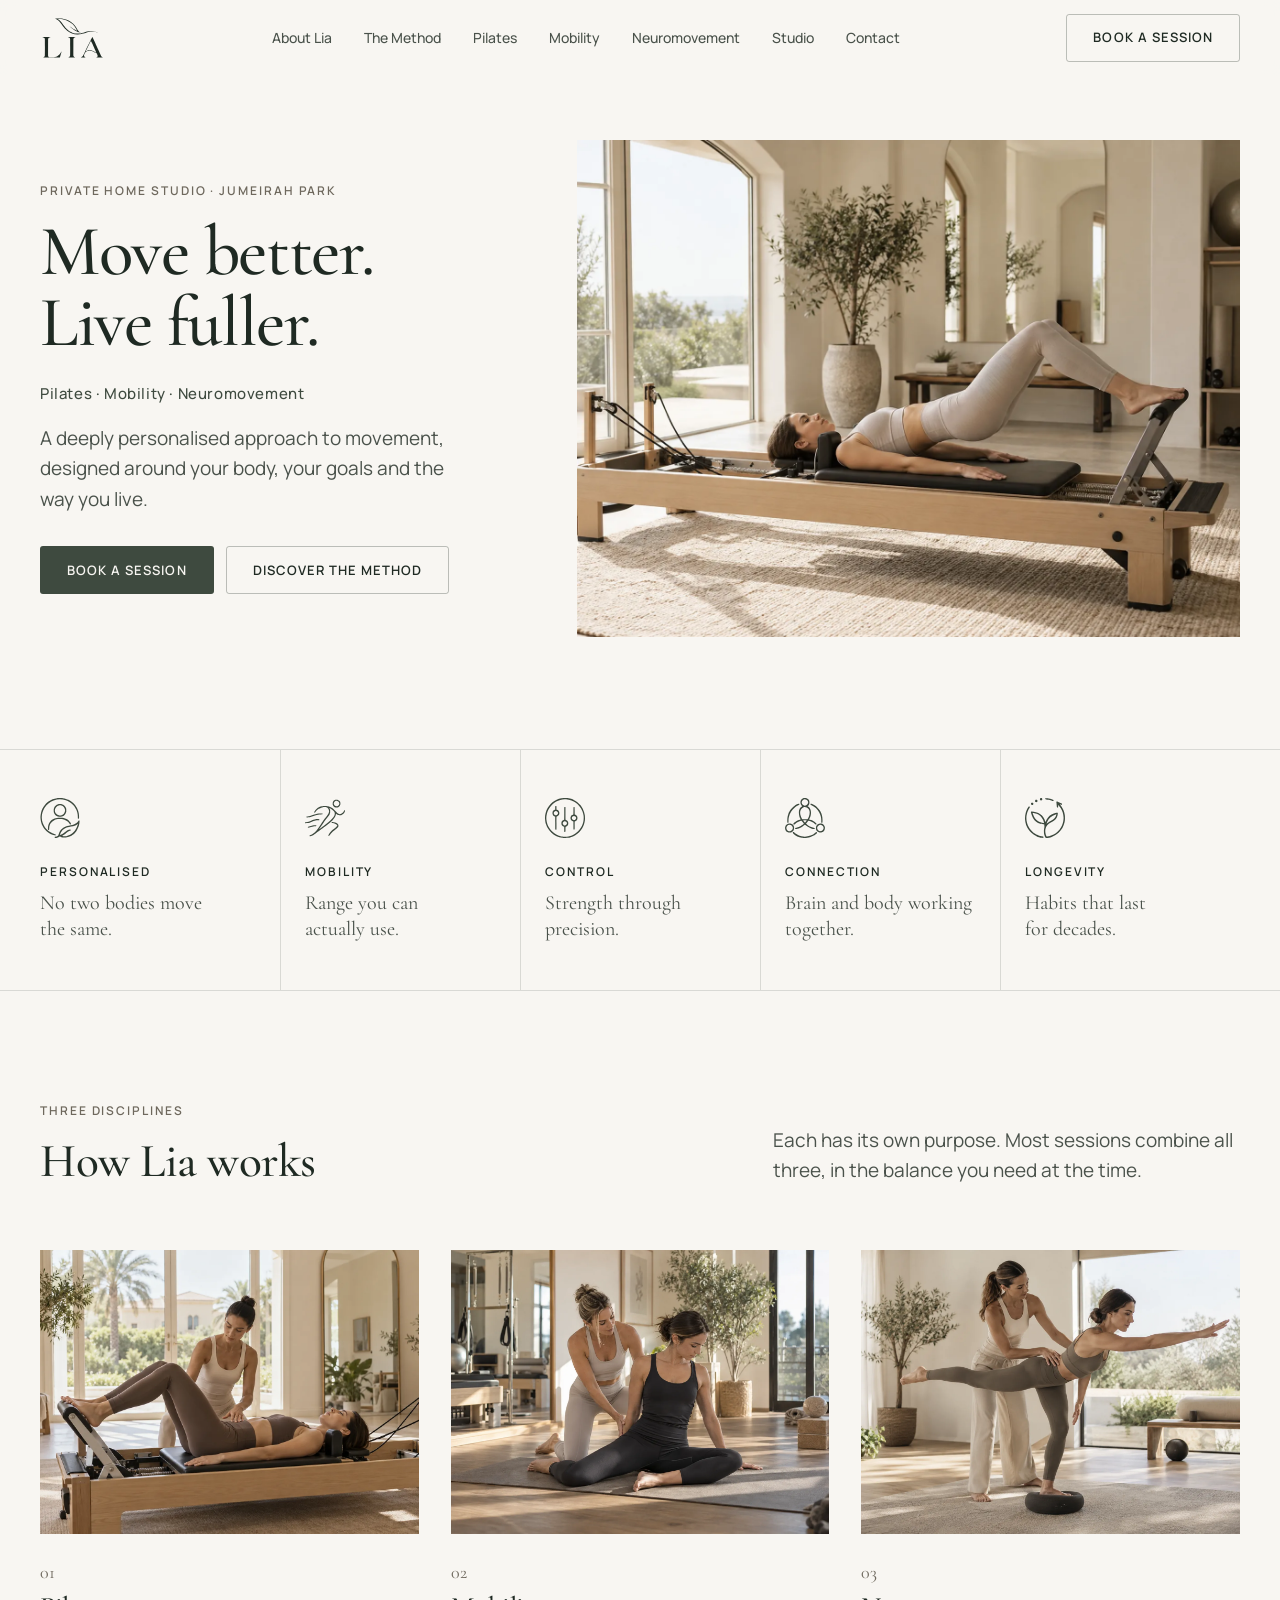
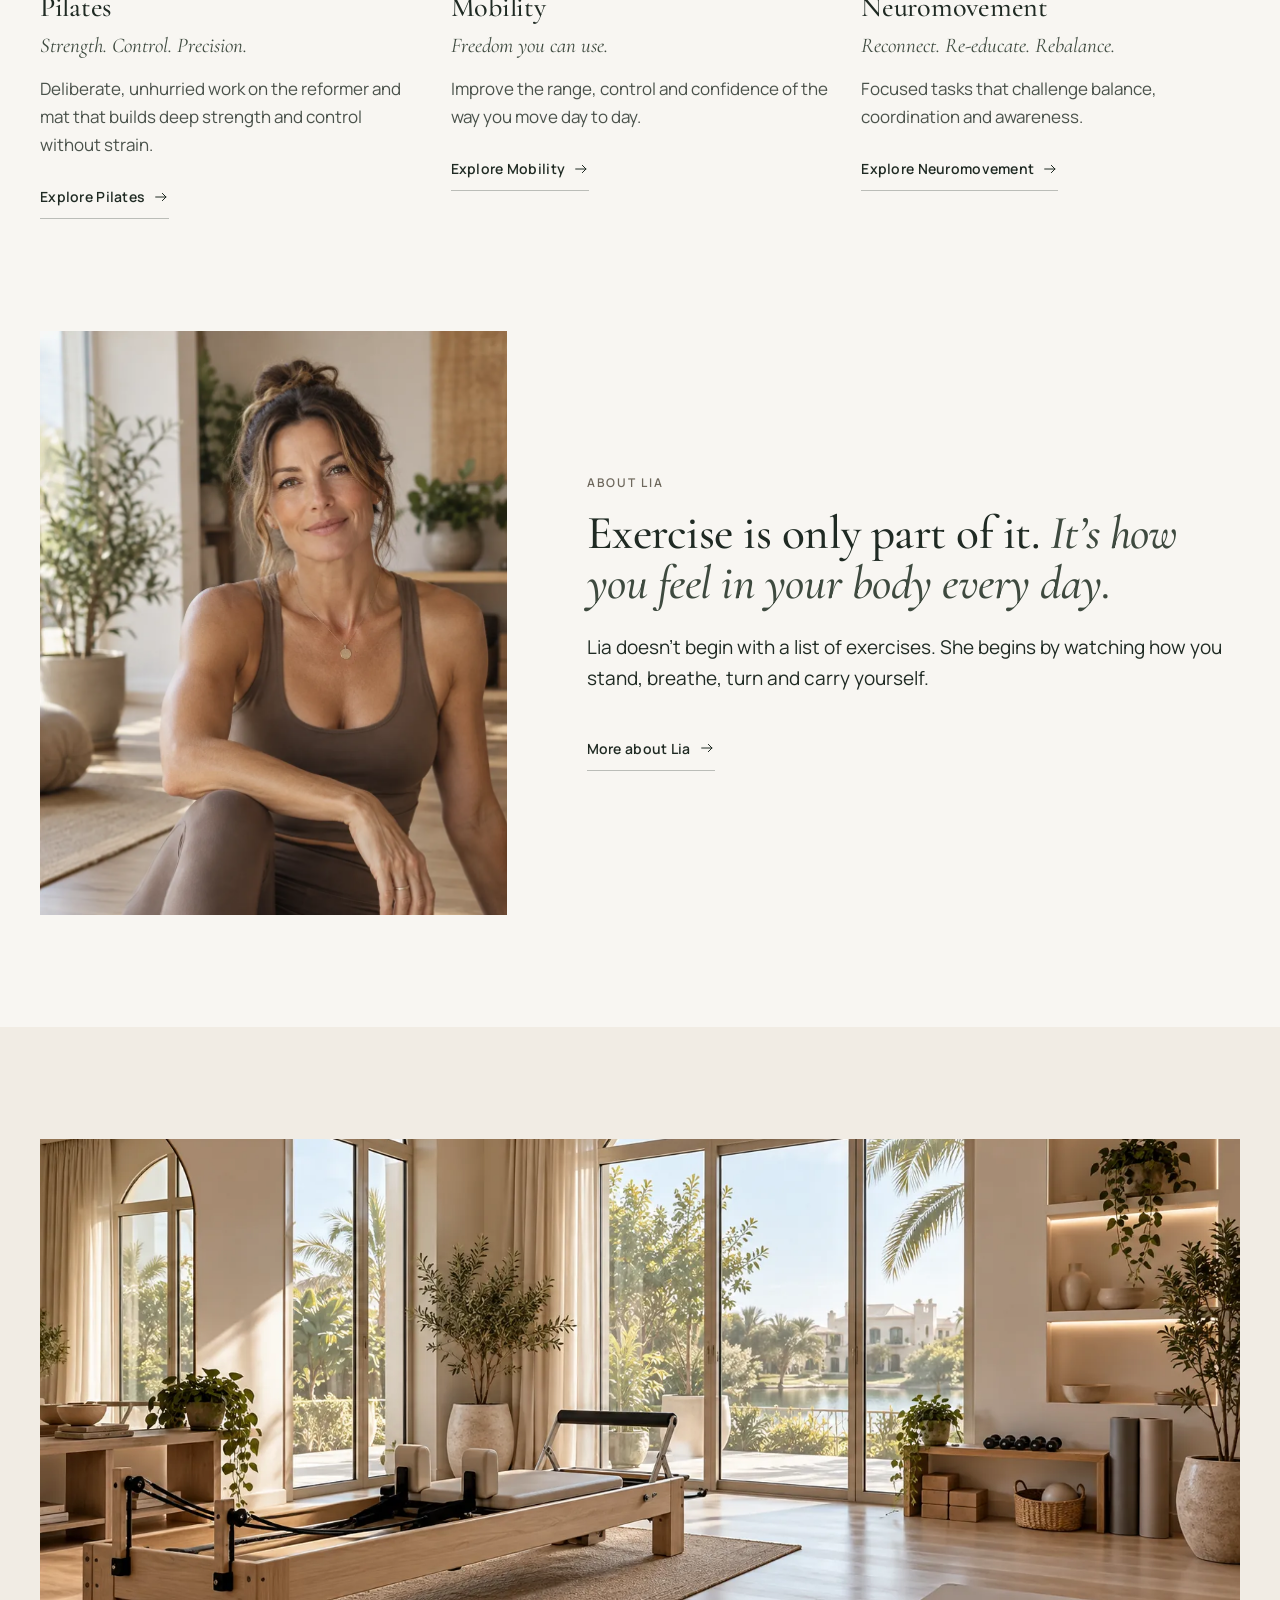
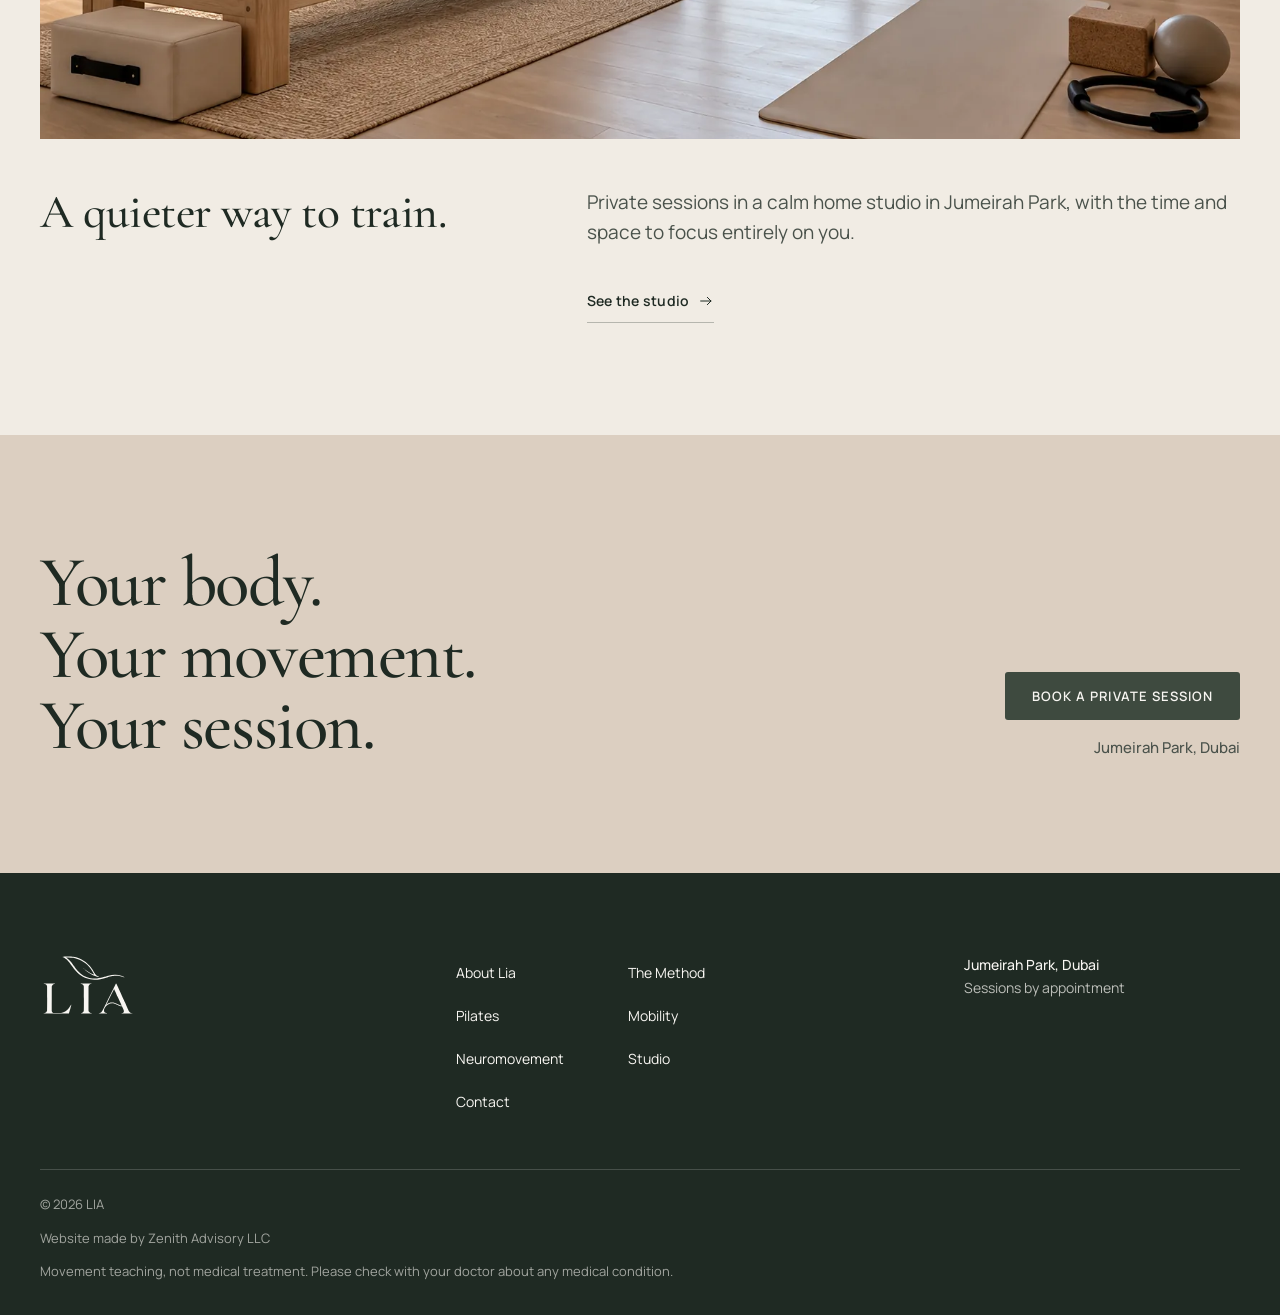
==== commit d971b85c: "Footer credit: Website made by Zenith Advisory LLC A line of its own under the copyright, on all nin" ====
--- a/index.html
+++ b/index.html
@@ -18,7 +18,7 @@
 <link rel="preload" href="/assets/fonts/cormorant-garamond.woff2" as="font" type="font/woff2" crossorigin>
 <link rel="preload" href="/assets/fonts/manrope.woff2" as="font" type="font/woff2" crossorigin>
 <link rel="preload" as="image" href="/assets/images/hero.webp?v=3" type="image/webp" fetchpriority="high">
-<link rel="stylesheet" href="/assets/site.css?v=3">
+<link rel="stylesheet" href="/assets/site.css?v=4">
 </head>
 <body>
 <a class="skip" href="#main">Skip to content</a>
@@ -197,11 +197,12 @@
     </div>
     <div class="footer__bottom">
       <p>© <span id="year">2026</span> LIA</p>
+      <p class="built-by">Website made by Zenith Advisory LLC</p>
       <p>Movement teaching, not medical treatment. Please check with your doctor about any medical condition.</p>
     </div>
   </div>
 </footer>
 
-<script src="/assets/site.js?v=3" defer></script>
+<script src="/assets/site.js?v=4" defer></script>
 </body>
 </html>
--- a/assets/site.css
+++ b/assets/site.css
@@ -349,6 +349,8 @@
 @media (hover:hover) and (pointer:fine){.footer__nav a:hover{text-decoration:underline;text-underline-offset:4px}}
 .footer__info strong{display:block;color:var(--paper);font-weight:500}
 .footer__bottom{display:flex;flex-wrap:wrap;justify-content:space-between;gap:var(--space-3);padding-top:var(--space-5);font-size:13px;color:rgba(248,246,242,.6)}
+/* the credit, a line of its own under the copyright */
+.footer__bottom .built-by{flex-basis:100%;margin:0}
 @media (min-width:900px){.footer__top{grid-template-columns:minmax(0,4fr) minmax(0,5fr) minmax(0,3fr)}}
 
 @media (prefers-reduced-motion:reduce){
